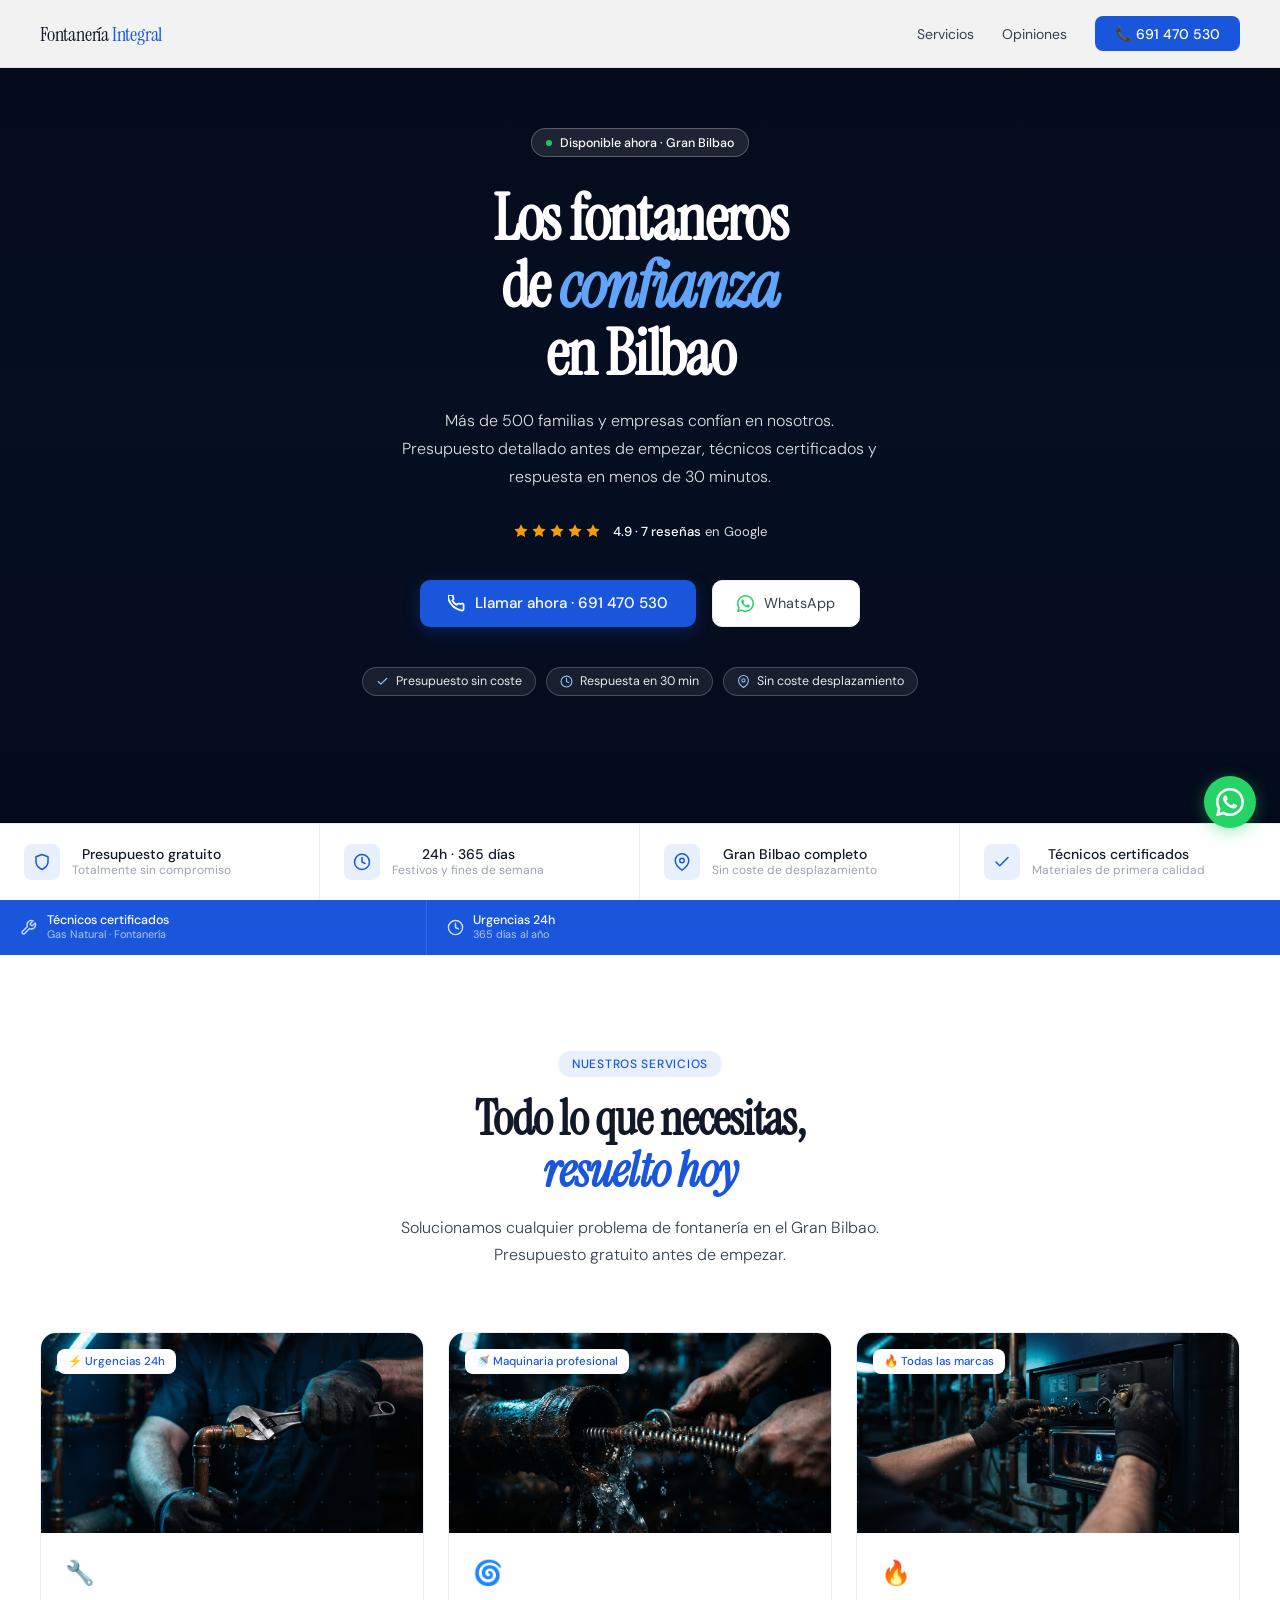
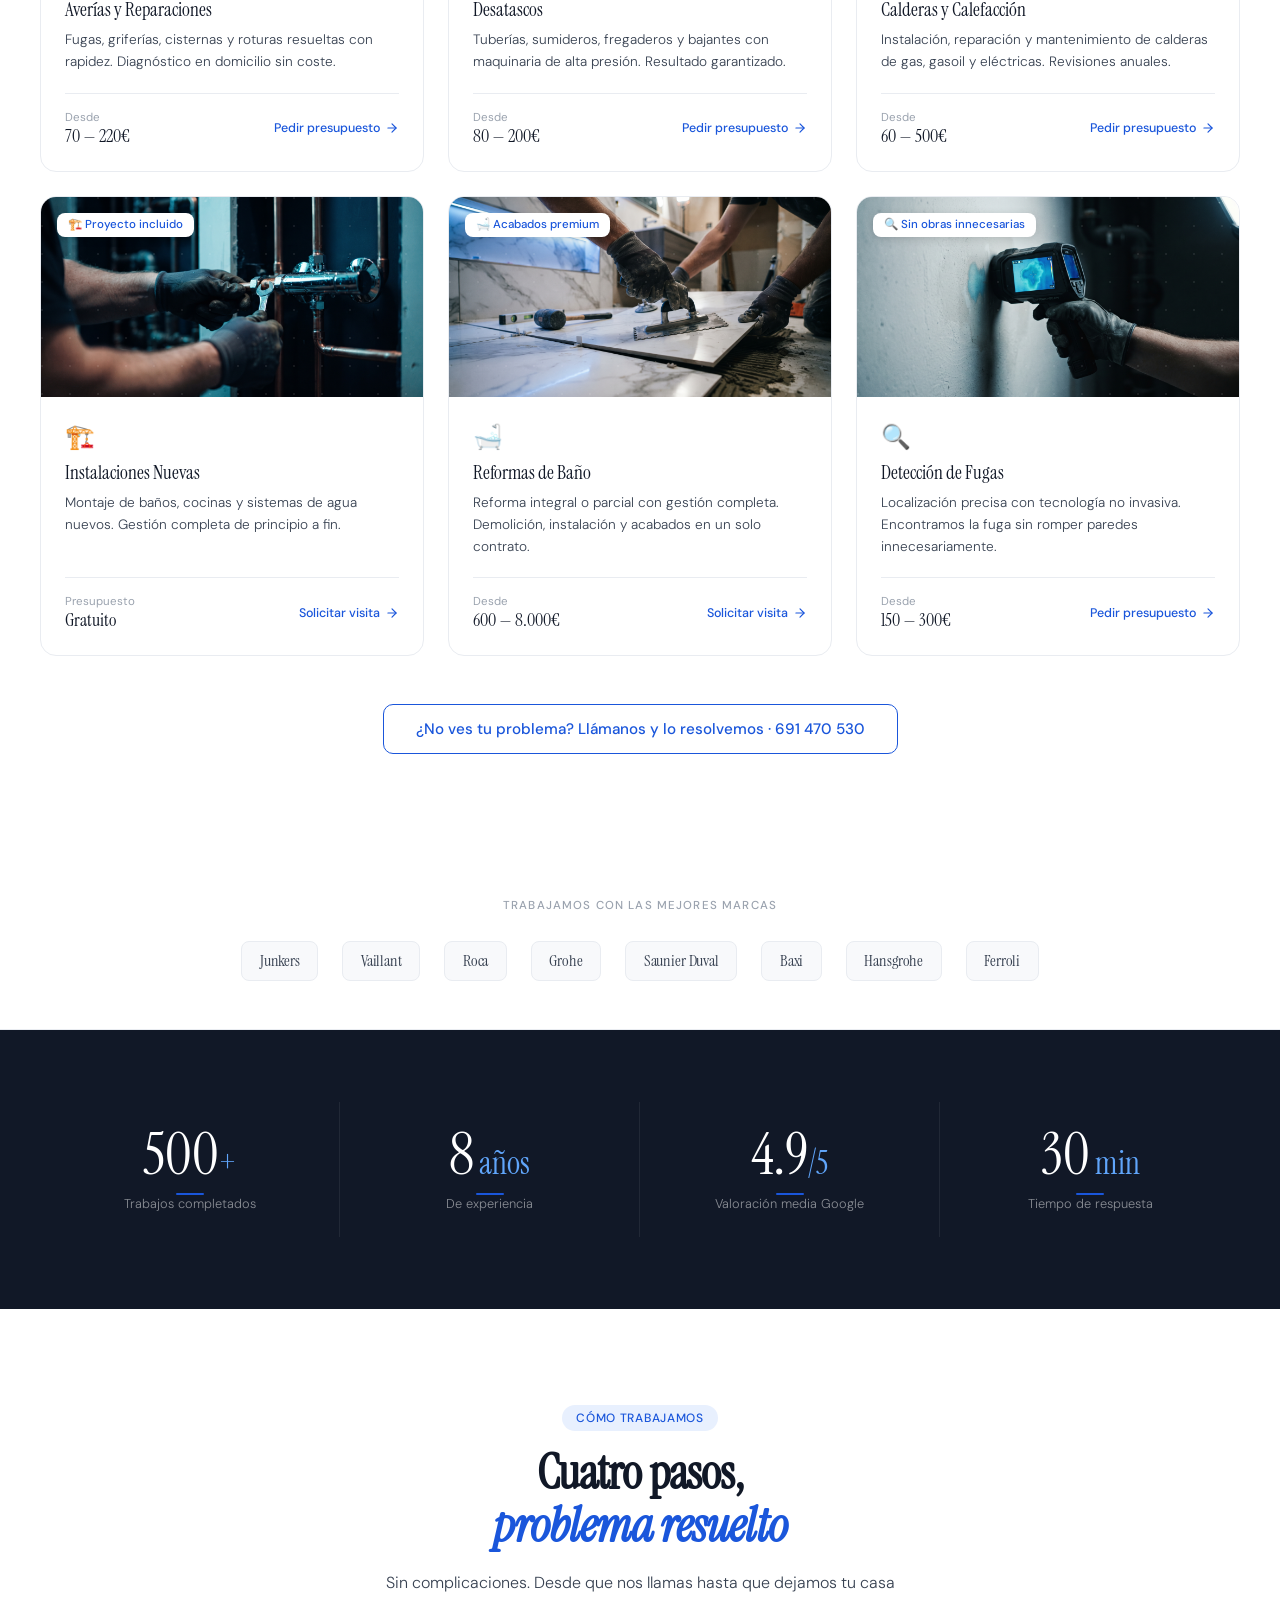
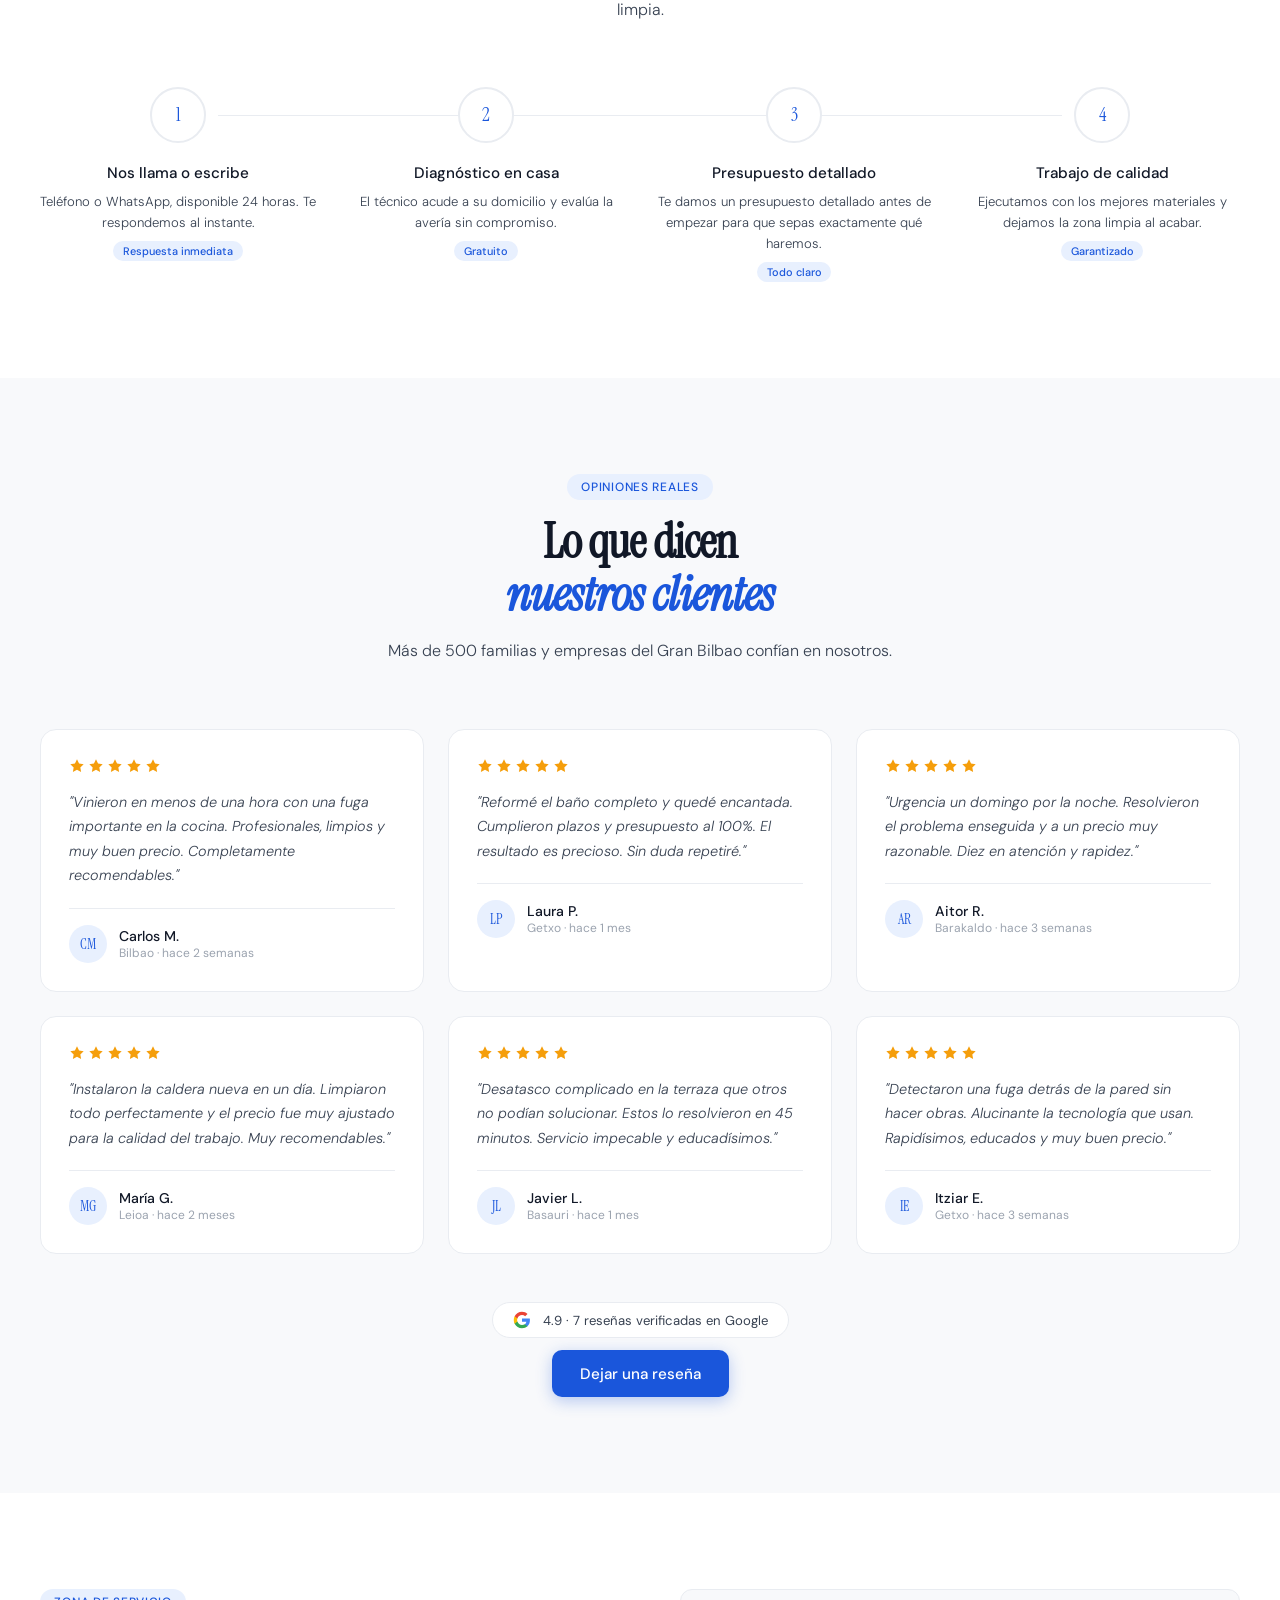
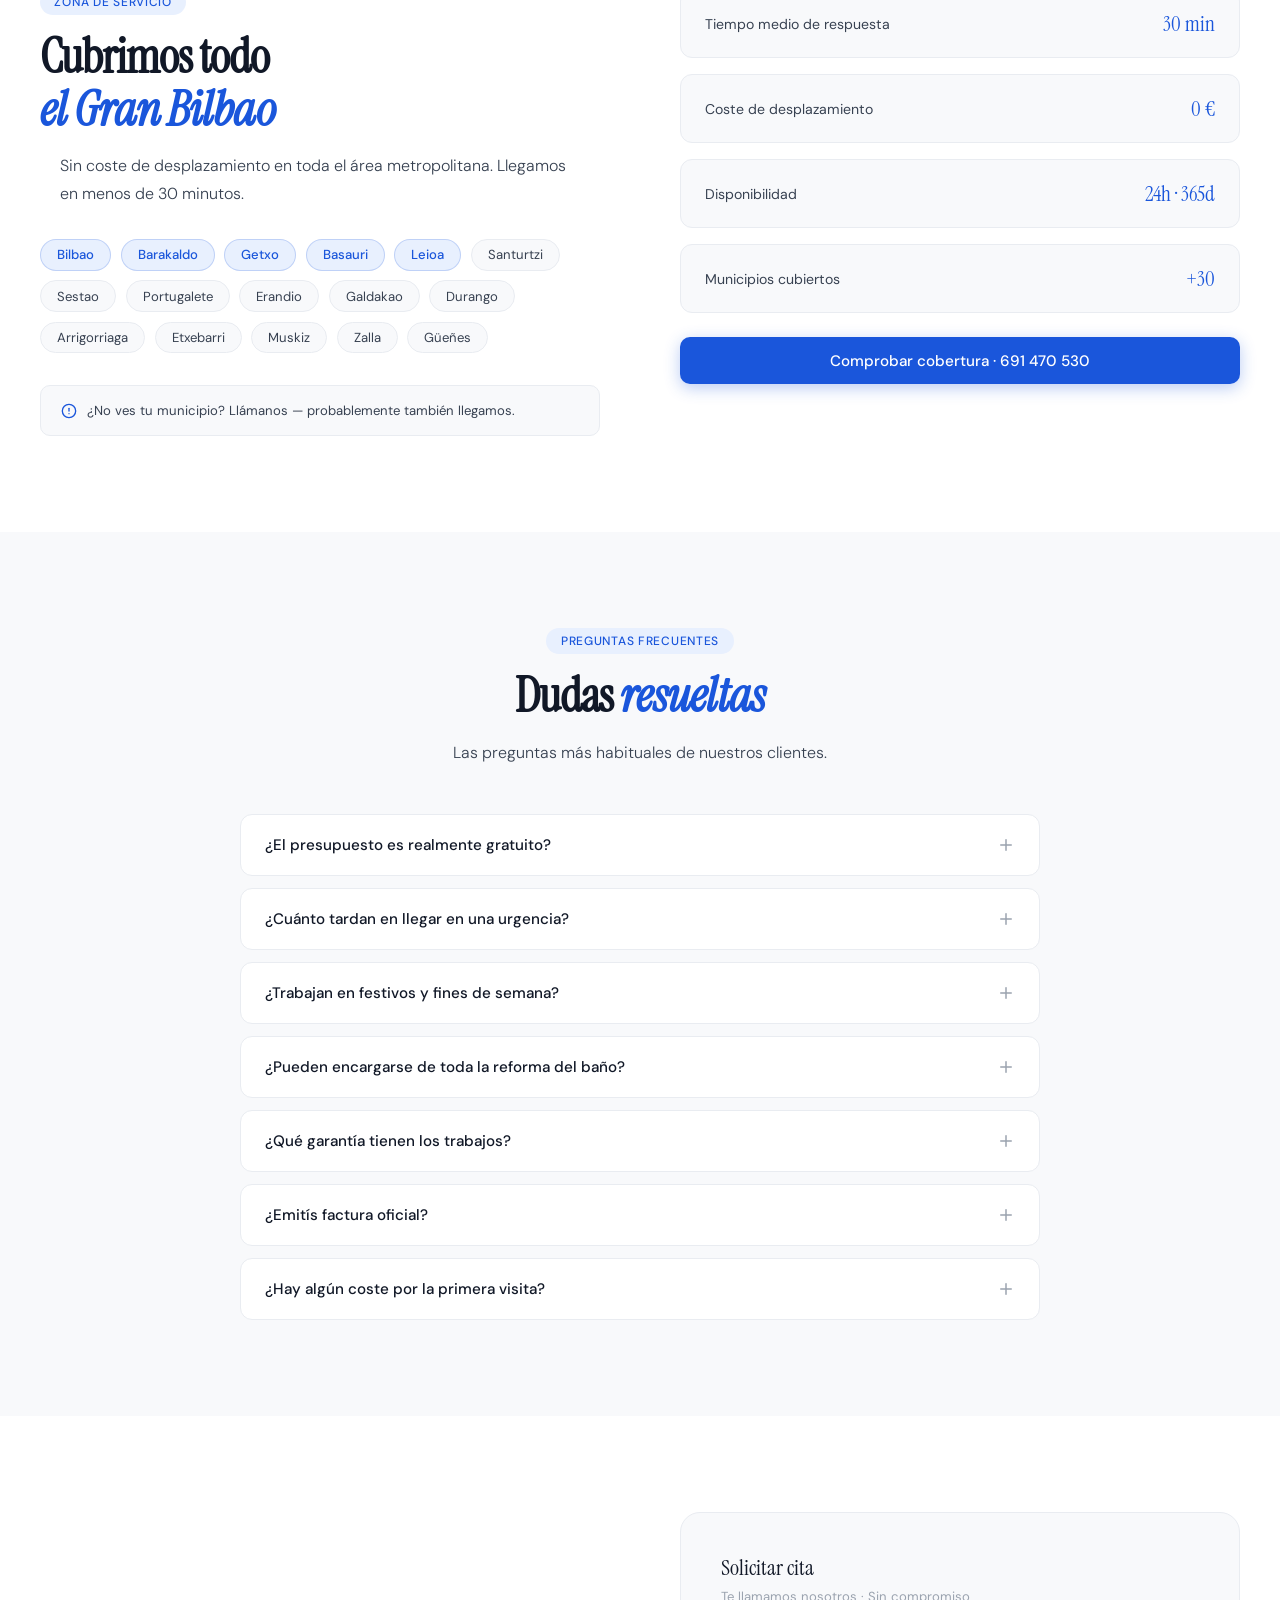
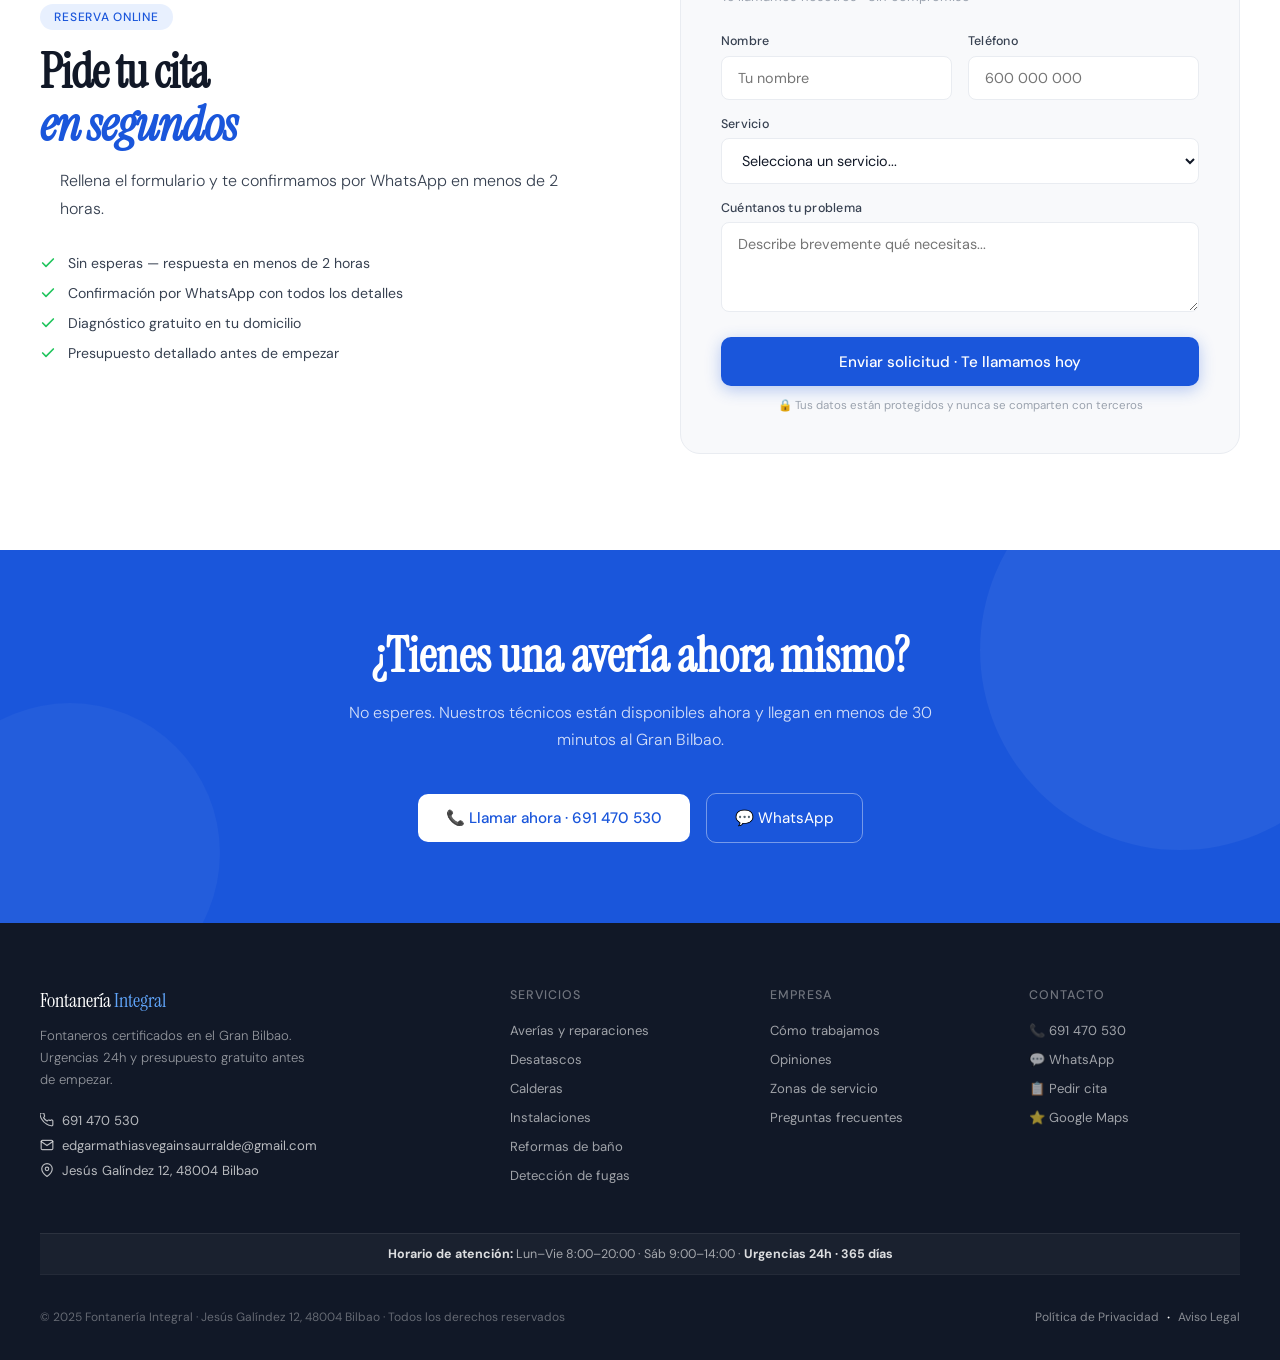
==== index.html @ a8d57176 "feat: modal de solicitud de presupuesto multi-paso y trackers" ====
﻿<!DOCTYPE html>
<html lang="es">
<head>
<meta charset="UTF-8">
<meta name="viewport" content="width=device-width, initial-scale=1.0">
<meta name="description" content="Fontanería Integral — Fontaneros en Bilbao. Urgencias 24h, presupuesto gratuito, respuesta en 30 minutos en todo el Gran Bilbao.">
<title>Fontanería Integral | Fontaneros en Bilbao · 24h · 691 470 530</title>
<link rel="preconnect" href="https://fonts.googleapis.com">
<link rel="preconnect" href="https://fonts.gstatic.com" crossorigin>
<link href="https://fonts.googleapis.com/css2?family=Instrument+Serif:ital@0;1&family=DM+Sans:opsz,wght@9..40,300;9..40,400;9..40,500;9..40,600&display=swap" rel="stylesheet">
<link rel="stylesheet" href="style.css">
<script type="application/ld+json">
{
  "@context": "https://schema.org",
  "@type": "Plumber",
  "name": "Fontanería Integral",
  "url": "https://fontaneriaintegral.netlify.app",
  "telephone": "+34691470530",
  "address": {
    "@type": "PostalAddress",
    "streetAddress": "Jesús Galíndez 12",
    "postalCode": "48004",
    "addressLocality": "Bilbao",
    "addressRegion": "Bizkaia",
    "addressCountry": "ES"
  },
  "openingHours": ["Mo-Fr 08:00-20:00", "Sa 09:00-14:00"],
  "openingHoursSpecification": {
    "@type": "OpeningHoursSpecification",
    "description": "Urgencias 24h todos los días"
  },
  "aggregateRating": {
    "@type": "AggregateRating",
    "ratingValue": "4.9",
    "reviewCount": "127"
  },
  "priceRange": "€€",
  "areaServed": "Gran Bilbao"
}
</script>
</head>
<body>

<!-- INTRO LOADER -->
<div id="intro">
  <div class="intro-logo">Fontanería <b>Integral</b></div>
  <div class="intro-sub">Gran Bilbao · Disponible 24h</div>
  <div class="intro-bar"><div class="intro-bar-fill"></div></div>
</div>

<!-- NAV -->
<nav>
  <a href="#" class="nav-logo">Fontanería <b>Integral</b></a>
  <ul class="nav-menu">
    <li><a href="#servicios">Servicios</a></li>
    <li><a href="#testimonios">Opiniones</a></li>
    <li><a href="tel:+34691470530" class="nav-btn">📞 691 470 530</a></li>
  </ul>
  <button class="nav-hamburger" id="hamburger" aria-label="Abrir menú">
    <span></span>
    <span></span>
    <span></span>
  </button>
</nav>
<!-- MOBILE MENU -->
<div class="mobile-menu" id="mobile-menu">
  <a href="#servicios">Servicios</a>
  <a href="#testimonios">Opiniones</a>
  <a href="#faq">FAQ</a>
  <a href="tel:+34691470530" class="nav-btn" style="margin-top:0.75rem;text-align:center;justify-content:center;">📞 691 470 530</a>
</div>

<!-- HERO -->
<section class="hero">

  <video class="hero-video" autoplay muted loop playsinline preload="auto">
    <source src="assets/video/hero-fontanero.mp4" type="video/mp4">
  </video>
  <div class="hero-overlay"></div>

  <div class="hero-content">
    <div class="hero-badge">
      <span class="badge-dot"></span>
      Disponible ahora · Gran Bilbao
    </div>

    <h1 class="hero-h1">
      Los fontaneros<br>
      de <em>confianza</em><br>
      en Bilbao
    </h1>

    <p class="hero-sub">
      Más de 500 familias y empresas confían en nosotros. Presupuesto detallado antes de empezar, técnicos certificados y respuesta en menos de 30 minutos.
    </p>

    <div class="hero-reviews">
      <div class="stars">
        <svg viewBox="0 0 24 24"><path d="M12 2l3.09 6.26L22 9.27l-5 4.87 1.18 6.88L12 17.77l-6.18 3.25L7 14.14 2 9.27l6.91-1.01L12 2z"/></svg>
        <svg viewBox="0 0 24 24"><path d="M12 2l3.09 6.26L22 9.27l-5 4.87 1.18 6.88L12 17.77l-6.18 3.25L7 14.14 2 9.27l6.91-1.01L12 2z"/></svg>
        <svg viewBox="0 0 24 24"><path d="M12 2l3.09 6.26L22 9.27l-5 4.87 1.18 6.88L12 17.77l-6.18 3.25L7 14.14 2 9.27l6.91-1.01L12 2z"/></svg>
        <svg viewBox="0 0 24 24"><path d="M12 2l3.09 6.26L22 9.27l-5 4.87 1.18 6.88L12 17.77l-6.18 3.25L7 14.14 2 9.27l6.91-1.01L12 2z"/></svg>
        <svg viewBox="0 0 24 24"><path d="M12 2l3.09 6.26L22 9.27l-5 4.87 1.18 6.88L12 17.77l-6.18 3.25L7 14.14 2 9.27l6.91-1.01L12 2z"/></svg>
      </div>
      <span class="reviews-text"><strong>4.9 · 7 reseñas</strong> en Google</span>
    </div>

    <div class="hero-ctas">
      <a href="tel:+34691470530" class="btn-primary">
        <svg viewBox="0 0 24 24" fill="none" stroke="currentColor" stroke-width="2.5" stroke-linecap="round" stroke-linejoin="round">
          <path d="M22 16.92v3a2 2 0 01-2.18 2 19.79 19.79 0 01-8.63-3.07A19.5 19.5 0 013.07 10.8a19.79 19.79 0 01-3.07-8.67A2 2 0 012 0h3a2 2 0 012 1.72c.127.96.361 1.903.7 2.81a2 2 0 01-.45 2.11L6.09 7.91a16 16 0 006 6l1.27-1.27a2 2 0 012.11-.45c.907.339 1.85.573 2.81.7A2 2 0 0122 14v2.92z"/>
        </svg>
        Llamar ahora · 691 470 530
      </a>
      <a href="https://wa.me/34691470530" class="btn-wa">
        <svg viewBox="0 0 24 24"><path d="M17.472 14.382c-.297-.149-1.758-.867-2.03-.967-.273-.099-.471-.148-.67.15-.197.297-.767.966-.94 1.164-.173.199-.347.223-.644.075-.297-.15-1.255-.463-2.39-1.475-.883-.788-1.48-1.761-1.653-2.059-.173-.297-.018-.458.13-.606.134-.133.298-.347.446-.52.149-.174.198-.298.298-.497.099-.198.05-.371-.025-.52-.075-.149-.669-1.612-.916-2.207-.242-.579-.487-.5-.669-.51-.173-.008-.371-.01-.57-.01-.198 0-.52.074-.792.372-.272.297-1.04 1.016-1.04 2.479 0 1.462 1.065 2.875 1.213 3.074.149.198 2.096 3.2 5.077 4.487.709.306 1.262.489 1.694.625.712.227 1.36.195 1.871.118.571-.085 1.758-.719 2.006-1.413.248-.694.248-1.289.173-1.413-.074-.124-.272-.198-.57-.347zM11.999 0C5.373 0 0 5.373 0 12c0 2.117.554 4.107 1.523 5.832L.057 23.486a.5.5 0 00.613.612l5.701-1.456A11.945 11.945 0 0012 24c6.627 0 12-5.373 12-12S18.626 0 11.999 0zm.001 21.818a9.799 9.799 0 01-5.015-1.378l-.36-.213-3.733.954.984-3.68-.233-.372A9.799 9.799 0 012.182 12c0-5.413 4.406-9.818 9.818-9.818 5.413 0 9.818 4.405 9.818 9.818 0 5.412-4.405 9.818-9.818 9.818z"/></svg>
        WhatsApp
      </a>
    </div>

    <div class="hero-pills">
      <span class="pill">
        <svg viewBox="0 0 24 24"><polyline points="20 6 9 17 4 12"/></svg>
        Presupuesto sin coste
      </span>
      <span class="pill">
        <svg viewBox="0 0 24 24"><circle cx="12" cy="12" r="10"/><polyline points="12 6 12 12 16 14"/></svg>
        Respuesta en 30 min
      </span>
      <span class="pill">
        <svg viewBox="0 0 24 24"><path d="M21 10c0 7-9 13-9 13s-9-6-9-13a9 9 0 0118 0z"/><circle cx="12" cy="10" r="3"/></svg>
        Sin coste desplazamiento
      </span>

    </div>
  </div>

  <!-- STRIP INFERIOR -->
  <div class="hero-strip">
    <div class="strip-item">
      <div class="strip-icon">
        <svg viewBox="0 0 24 24"><path d="M12 22s8-4 8-10V5l-8-3-8 3v7c0 6 8 10 8 10z"/></svg>
      </div>
      <div>
        <div class="strip-title">Presupuesto gratuito</div>
        <div class="strip-sub">Totalmente sin compromiso</div>
      </div>
    </div>
    <div class="strip-item">
      <div class="strip-icon">
        <svg viewBox="0 0 24 24"><circle cx="12" cy="12" r="10"/><polyline points="12 6 12 12 16 14"/></svg>
      </div>
      <div>
        <div class="strip-title">24h · 365 días</div>
        <div class="strip-sub">Festivos y fines de semana</div>
      </div>
    </div>
    <div class="strip-item">
      <div class="strip-icon">
        <svg viewBox="0 0 24 24"><path d="M21 10c0 7-9 13-9 13s-9-6-9-13a9 9 0 0118 0z"/><circle cx="12" cy="10" r="3"/></svg>
      </div>
      <div>
        <div class="strip-title">Gran Bilbao completo</div>
        <div class="strip-sub">Sin coste de desplazamiento</div>
      </div>
    </div>
    <div class="strip-item">
      <div class="strip-icon">
        <svg viewBox="0 0 24 24"><polyline points="20 6 9 17 4 12"/></svg>
      </div>
      <div>
        <div class="strip-title">Técnicos certificados</div>
        <div class="strip-sub">Materiales de primera calidad</div>
      </div>
    </div>
  </div>

</section>

<!-- WHATSAPP -->
<a href="https://wa.me/34691470530" class="wa" aria-label="WhatsApp">
  <svg viewBox="0 0 24 24"><path d="M17.472 14.382c-.297-.149-1.758-.867-2.03-.967-.273-.099-.471-.148-.67.15-.197.297-.767.966-.94 1.164-.173.199-.347.223-.644.075-.297-.15-1.255-.463-2.39-1.475-.883-.788-1.48-1.761-1.653-2.059-.173-.297-.018-.458.13-.606.134-.133.298-.347.446-.52.149-.174.198-.298.298-.497.099-.198.05-.371-.025-.52-.075-.149-.669-1.612-.916-2.207-.242-.579-.487-.5-.669-.51-.173-.008-.371-.01-.57-.01-.198 0-.52.074-.792.372-.272.297-1.04 1.016-1.04 2.479 0 1.462 1.065 2.875 1.213 3.074.149.198 2.096 3.2 5.077 4.487.709.306 1.262.489 1.694.625.712.227 1.36.195 1.871.118.571-.085 1.758-.719 2.006-1.413.248-.694.248-1.289.173-1.413-.074-.124-.272-.198-.57-.347zM11.999 0C5.373 0 0 5.373 0 12c0 2.117.554 4.107 1.523 5.832L.057 23.486a.5.5 0 00.613.612l5.701-1.456A11.945 11.945 0 0012 24c6.627 0 12-5.373 12-12S18.626 0 11.999 0zm.001 21.818a9.799 9.799 0 01-5.015-1.378l-.36-.213-3.733.954.984-3.68-.233-.372A9.799 9.799 0 012.182 12c0-5.413 4.406-9.818 9.818-9.818 5.413 0 9.818 4.405 9.818 9.818 0 5.412-4.405 9.818-9.818 9.818z"/></svg>
</a>


<!-- TRUST STRIP -->
<div class="trust-strip">
  <div class="trust-strip-inner">

    <div class="trust-item">
      <svg viewBox="0 0 24 24"><path d="M14.7 6.3a1 1 0 000 1.4l1.6 1.6a1 1 0 001.4 0l3.77-3.77a6 6 0 01-7.94 7.94l-6.91 6.91a2.12 2.12 0 01-3-3l6.91-6.91a6 6 0 017.94-7.94l-3.76 3.76z"/></svg>
      <div>
        <div class="trust-label">Técnicos certificados</div>
        <div class="trust-sub">Gas Natural · Fontanería</div>
      </div>
    </div>
    <div class="trust-item">
      <svg viewBox="0 0 24 24"><circle cx="12" cy="12" r="10"/><polyline points="12 6 12 12 16 14"/></svg>
      <div>
        <div class="trust-label">Urgencias 24h</div>
        <div class="trust-sub">365 días al año</div>
      </div>
    </div>
  </div>
</div>

<!-- ══ SERVICIOS ══ -->
<section class="servicios" id="servicios">
  <div class="section-header">
    <div class="section-tag">Nuestros servicios</div>
    <h2 class="section-h2">Todo lo que necesitas,<br><em>resuelto hoy</em></h2>
    <p class="section-sub">Solucionamos cualquier problema de fontanería en el Gran Bilbao. Presupuesto gratuito antes de empezar.</p>
  </div>

  <div class="services-grid">

    <!-- 1. Averías -->
    <a href="#" onclick="openPresupuestoModal(event)" class="svc-card open-modal-btn">
      <div class="svc-photo svc-photo--averia">
        <span class="svc-photo-emoji">🔧</span>
        <div class="svc-photo-icon">
          <svg viewBox="0 0 24 24" xmlns="http://www.w3.org/2000/svg">
            <path d="M14.7 6.3a1 1 0 000 1.4l1.6 1.6a1 1 0 001.4 0l3.77-3.77a6 6 0 01-7.94 7.94l-6.91 6.91a2.12 2.12 0 01-3-3l6.91-6.91a6 6 0 017.94-7.94l-3.76 3.76z"/>
          </svg>
        </div>
        <span class="svc-badge">⚡ Urgencias 24h</span>
      </div>
      <div class="svc-body">
        <div class="svc-icon">🔧</div>
        <div class="svc-name">Averías y Reparaciones</div>
        <p class="svc-desc">Fugas, griferías, cisternas y roturas resueltas con rapidez. Diagnóstico en domicilio sin coste.</p>
        <div class="svc-price">
          <div>
            <div class="price-label">Desde</div>
            <div class="price-val">70 — 220€</div>
          </div>
          <span class="svc-cta">
            Pedir presupuesto
            <svg viewBox="0 0 24 24"><line x1="5" y1="12" x2="19" y2="12"/><polyline points="12 5 19 12 12 19"/></svg>
          </span>
        </div>
      </div>
    </a>

    <!-- 2. Desatascos -->
    <a href="#" onclick="openPresupuestoModal(event)" class="svc-card open-modal-btn">
      <div class="svc-photo svc-photo--desatasco">
        <span class="svc-photo-emoji">🌀</span>
        <div class="svc-photo-icon">
          <svg viewBox="0 0 24 24" xmlns="http://www.w3.org/2000/svg">
            <path d="M12 2C6.48 2 2 6.48 2 12s4.48 10 10 10 10-4.48 10-10S17.52 2 12 2zm0 18c-4.42 0-8-3.58-8-8s3.58-8 8-8 8 3.58 8 8-3.58 8-8 8zm0-14c-3.31 0-6 2.69-6 6s2.69 6 6 6 6-2.69 6-6-2.69-6-6-6zm0 10c-2.21 0-4-1.79-4-4s1.79-4 4-4 4 1.79 4 4-1.79 4-4 4zm0-6c-1.1 0-2 .9-2 2s.9 2 2 2 2-.9 2-2-.9-2-2-2z"/>
          </svg>
        </div>
        <span class="svc-badge">🚿 Maquinaria profesional</span>
      </div>
      <div class="svc-body">
        <div class="svc-icon">🌀</div>
        <div class="svc-name">Desatascos</div>
        <p class="svc-desc">Tuberías, sumideros, fregaderos y bajantes con maquinaria de alta presión. Resultado garantizado.</p>
        <div class="svc-price">
          <div>
            <div class="price-label">Desde</div>
            <div class="price-val">80 — 200€</div>
          </div>
          <span class="svc-cta">
            Pedir presupuesto
            <svg viewBox="0 0 24 24"><line x1="5" y1="12" x2="19" y2="12"/><polyline points="12 5 19 12 12 19"/></svg>
          </span>
        </div>
      </div>
    </a>

    <!-- 3. Calderas -->
    <a href="#" onclick="openPresupuestoModal(event)" class="svc-card open-modal-btn">
      <div class="svc-photo svc-photo--caldera">
        <span class="svc-photo-emoji">🔥</span>
        <div class="svc-photo-icon">
          <svg viewBox="0 0 24 24" xmlns="http://www.w3.org/2000/svg">
            <path d="M12 2c0 0-6 6.5-6 11a6 6 0 0012 0c0-4.5-6-11-6-11zM12 17a3 3 0 01-3-3c0-2 3-5.5 3-5.5s3 3.5 3 5.5a3 3 0 01-3 3z"/>
          </svg>
        </div>
        <span class="svc-badge">🔥 Todas las marcas</span>
      </div>
      <div class="svc-body">
        <div class="svc-icon">🔥</div>
        <div class="svc-name">Calderas y Calefacción</div>
        <p class="svc-desc">Instalación, reparación y mantenimiento de calderas de gas, gasoil y eléctricas. Revisiones anuales.</p>
        <div class="svc-price">
          <div>
            <div class="price-label">Desde</div>
            <div class="price-val">60 — 500€</div>
          </div>
          <span class="svc-cta">
            Pedir presupuesto
            <svg viewBox="0 0 24 24"><line x1="5" y1="12" x2="19" y2="12"/><polyline points="12 5 19 12 12 19"/></svg>
          </span>
        </div>
      </div>
    </a>

    <!-- 4. Instalaciones -->
    <a href="#" onclick="openPresupuestoModal(event)" class="svc-card open-modal-btn">
      <div class="svc-photo svc-photo--instalacion">
        <span class="svc-photo-emoji">🏗️</span>
        <div class="svc-photo-icon">
          <svg viewBox="0 0 24 24" xmlns="http://www.w3.org/2000/svg">
            <path d="M3 9l9-7 9 7v11a2 2 0 01-2 2H5a2 2 0 01-2-2z"/>
            <polyline points="9 22 9 12 15 12 15 22"/>
          </svg>
        </div>
        <span class="svc-badge">🏗️ Proyecto incluido</span>
      </div>
      <div class="svc-body">
        <div class="svc-icon">🏗️</div>
        <div class="svc-name">Instalaciones Nuevas</div>
        <p class="svc-desc">Montaje de baños, cocinas y sistemas de agua nuevos. Gestión completa de principio a fin.</p>
        <div class="svc-price">
          <div>
            <div class="price-label">Presupuesto</div>
            <div class="price-val">Gratuito</div>
          </div>
          <span class="svc-cta">
            Solicitar visita
            <svg viewBox="0 0 24 24"><line x1="5" y1="12" x2="19" y2="12"/><polyline points="12 5 19 12 12 19"/></svg>
          </span>
        </div>
      </div>
    </a>

    <!-- 5. Reformas -->
    <a href="#" onclick="openPresupuestoModal(event)" class="svc-card open-modal-btn">
      <div class="svc-photo svc-photo--reforma">
        <span class="svc-photo-emoji">🛁</span>
        <div class="svc-photo-icon">
          <svg viewBox="0 0 24 24" xmlns="http://www.w3.org/2000/svg">
            <path d="M9 6L6.5 3.5a1.5 1.5 0 00-1-.5A1.5 1.5 0 004 4.5v.5A1.5 1.5 0 005.5 6.5l3 3"/>
            <path d="M5.82 17.11A3.99 3.99 0 014 14v-3h16v3a4 4 0 01-14.18 3.11z"/>
            <path d="M11 5.72A3.99 3.99 0 0114 4v10"/>
          </svg>
        </div>
        <span class="svc-badge">🛁 Acabados premium</span>
      </div>
      <div class="svc-body">
        <div class="svc-icon">🛁</div>
        <div class="svc-name">Reformas de Baño</div>
        <p class="svc-desc">Reforma integral o parcial con gestión completa. Demolición, instalación y acabados en un solo contrato.</p>
        <div class="svc-price">
          <div>
            <div class="price-label">Desde</div>
            <div class="price-val">600 — 8.000€</div>
          </div>
          <span class="svc-cta">
            Solicitar visita
            <svg viewBox="0 0 24 24"><line x1="5" y1="12" x2="19" y2="12"/><polyline points="12 5 19 12 12 19"/></svg>
          </span>
        </div>
      </div>
    </a>

    <!-- 6. Detección fugas -->
    <a href="#" onclick="openPresupuestoModal(event)" class="svc-card open-modal-btn">
      <div class="svc-photo svc-photo--fugas">
        <span class="svc-photo-emoji">🔍</span>
        <div class="svc-photo-icon">
          <svg viewBox="0 0 24 24" xmlns="http://www.w3.org/2000/svg">
            <circle cx="11" cy="11" r="8"/>
            <line x1="21" y1="21" x2="16.65" y2="16.65"/>
          </svg>
        </div>
        <span class="svc-badge">🔍 Sin obras innecesarias</span>
      </div>
      <div class="svc-body">
        <div class="svc-icon">🔍</div>
        <div class="svc-name">Detección de Fugas</div>
        <p class="svc-desc">Localización precisa con tecnología no invasiva. Encontramos la fuga sin romper paredes innecesariamente.</p>
        <div class="svc-price">
          <div>
            <div class="price-label">Desde</div>
            <div class="price-val">150 — 300€</div>
          </div>
          <span class="svc-cta">
            Pedir presupuesto
            <svg viewBox="0 0 24 24"><line x1="5" y1="12" x2="19" y2="12"/><polyline points="12 5 19 12 12 19"/></svg>
          </span>
        </div>
      </div>
    </a>

  </div>

  <div class="services-cta">
    <a href="tel:+34691470530" class="btn-outline">
      ¿No ves tu problema? Llámanos y lo resolvemos · 691 470 530
    </a>
  </div>
</section>


<!-- MARCAS -->
<div class="marcas">
  <div class="marcas-inner">
    <div class="marcas-title">Trabajamos con las mejores marcas</div>
    <div class="marcas-logos">
      <span class="marca-chip">Junkers</span>
      <span class="marca-chip">Vaillant</span>
      <span class="marca-chip">Roca</span>
      <span class="marca-chip">Grohe</span>
      <span class="marca-chip">Saunier Duval</span>
      <span class="marca-chip">Baxi</span>
      <span class="marca-chip">Hansgrohe</span>
      <span class="marca-chip">Ferroli</span>
    </div>
  </div>
</div>

<!-- ESTADÍSTICAS -->
<section class="stats-section">
  <div class="stats-inner">
    <div class="stat-item">
      <span class="stat-num" data-target="500">500<span class="stat-suffix">+</span></span>
      <span class="stat-accent"></span>
      <div class="stat-label">Trabajos completados</div>
    </div>
    <div class="stat-item">
      <span class="stat-num" data-target="8">8<span class="stat-suffix"> años</span></span>
      <span class="stat-accent"></span>
      <div class="stat-label">De experiencia</div>
    </div>
    <div class="stat-item">
      <span class="stat-num">4.9<span class="stat-suffix">/5</span></span>
      <span class="stat-accent"></span>
      <div class="stat-label">Valoración media Google</div>
    </div>
    <div class="stat-item">
      <span class="stat-num" data-target="30">30<span class="stat-suffix"> min</span></span>
      <span class="stat-accent"></span>
      <div class="stat-label">Tiempo de respuesta</div>
    </div>
  </div>
</section>

<!-- ══ PROCESO ══ -->
<section class="proceso" id="proceso">
  <div class="proceso-header">
    <div class="section-tag">Cómo trabajamos</div>
    <h2 class="section-h2">Cuatro pasos,<br><em>problema resuelto</em></h2>
    <p class="section-sub">Sin complicaciones. Desde que nos llamas hasta que dejamos tu casa limpia.</p>
  </div>
  <div class="steps">
    <div class="step">
      <div class="step-num">1</div>
      <div class="step-title">Nos llama o escribe</div>
      <p class="step-desc">Teléfono o WhatsApp, disponible 24 horas. Te respondemos al instante.</p>
      <span class="step-badge">Respuesta inmediata</span>
    </div>
    <div class="step">
      <div class="step-num">2</div>
      <div class="step-title">Diagnóstico en casa</div>
      <p class="step-desc">El técnico acude a su domicilio y evalúa la avería sin compromiso.</p>
      <span class="step-badge">Gratuito</span>
    </div>
    <div class="step">
      <div class="step-num">3</div>
      <div class="step-title">Presupuesto detallado</div>
      <p class="step-desc">Te damos un presupuesto detallado antes de empezar para que sepas exactamente qué haremos.</p>
      <span class="step-badge">Todo claro</span>
    </div>
    <div class="step">
      <div class="step-num">4</div>
      <div class="step-title">Trabajo de calidad</div>
      <p class="step-desc">Ejecutamos con los mejores materiales y dejamos la zona limpia al acabar.</p>
      <span class="step-badge">Garantizado</span>
    </div>
  </div>
</section>

<!-- ══ TESTIMONIOS ══ -->
<section class="testimonios" id="testimonios">
  <div class="testimonios-inner">
    <div class="testimonios-header">
      <div class="section-tag">Opiniones reales</div>
      <h2 class="section-h2">Lo que dicen<br><em>nuestros clientes</em></h2>
      <p class="section-sub">Más de 500 familias y empresas del Gran Bilbao confían en nosotros.</p>
    </div>

    <div class="reviews-grid">
      <div class="review-card">
        <div class="review-stars">
          <svg viewBox="0 0 24 24"><path d="M12 2l3.09 6.26L22 9.27l-5 4.87 1.18 6.88L12 17.77l-6.18 3.25L7 14.14 2 9.27l6.91-1.01L12 2z"/></svg>
          <svg viewBox="0 0 24 24"><path d="M12 2l3.09 6.26L22 9.27l-5 4.87 1.18 6.88L12 17.77l-6.18 3.25L7 14.14 2 9.27l6.91-1.01L12 2z"/></svg>
          <svg viewBox="0 0 24 24"><path d="M12 2l3.09 6.26L22 9.27l-5 4.87 1.18 6.88L12 17.77l-6.18 3.25L7 14.14 2 9.27l6.91-1.01L12 2z"/></svg>
          <svg viewBox="0 0 24 24"><path d="M12 2l3.09 6.26L22 9.27l-5 4.87 1.18 6.88L12 17.77l-6.18 3.25L7 14.14 2 9.27l6.91-1.01L12 2z"/></svg>
          <svg viewBox="0 0 24 24"><path d="M12 2l3.09 6.26L22 9.27l-5 4.87 1.18 6.88L12 17.77l-6.18 3.25L7 14.14 2 9.27l6.91-1.01L12 2z"/></svg>
        </div>
        <p class="review-text">"Vinieron en menos de una hora con una fuga importante en la cocina. Profesionales, limpios y muy buen precio. Completamente recomendables."</p>
        <div class="review-author">
          <div class="review-avatar">CM</div>
          <div>
            <div class="review-name">Carlos M.</div>
            <div class="review-meta">Bilbao · hace 2 semanas</div>
          </div>
        </div>
      </div>

      <div class="review-card">
        <div class="review-stars">
          <svg viewBox="0 0 24 24"><path d="M12 2l3.09 6.26L22 9.27l-5 4.87 1.18 6.88L12 17.77l-6.18 3.25L7 14.14 2 9.27l6.91-1.01L12 2z"/></svg>
          <svg viewBox="0 0 24 24"><path d="M12 2l3.09 6.26L22 9.27l-5 4.87 1.18 6.88L12 17.77l-6.18 3.25L7 14.14 2 9.27l6.91-1.01L12 2z"/></svg>
          <svg viewBox="0 0 24 24"><path d="M12 2l3.09 6.26L22 9.27l-5 4.87 1.18 6.88L12 17.77l-6.18 3.25L7 14.14 2 9.27l6.91-1.01L12 2z"/></svg>
          <svg viewBox="0 0 24 24"><path d="M12 2l3.09 6.26L22 9.27l-5 4.87 1.18 6.88L12 17.77l-6.18 3.25L7 14.14 2 9.27l6.91-1.01L12 2z"/></svg>
          <svg viewBox="0 0 24 24"><path d="M12 2l3.09 6.26L22 9.27l-5 4.87 1.18 6.88L12 17.77l-6.18 3.25L7 14.14 2 9.27l6.91-1.01L12 2z"/></svg>
        </div>
        <p class="review-text">"Reformé el baño completo y quedé encantada. Cumplieron plazos y presupuesto al 100%. El resultado es precioso. Sin duda repetiré."</p>
        <div class="review-author">
          <div class="review-avatar">LP</div>
          <div>
            <div class="review-name">Laura P.</div>
            <div class="review-meta">Getxo · hace 1 mes</div>
          </div>
        </div>
      </div>

      <div class="review-card">
        <div class="review-stars">
          <svg viewBox="0 0 24 24"><path d="M12 2l3.09 6.26L22 9.27l-5 4.87 1.18 6.88L12 17.77l-6.18 3.25L7 14.14 2 9.27l6.91-1.01L12 2z"/></svg>
          <svg viewBox="0 0 24 24"><path d="M12 2l3.09 6.26L22 9.27l-5 4.87 1.18 6.88L12 17.77l-6.18 3.25L7 14.14 2 9.27l6.91-1.01L12 2z"/></svg>
          <svg viewBox="0 0 24 24"><path d="M12 2l3.09 6.26L22 9.27l-5 4.87 1.18 6.88L12 17.77l-6.18 3.25L7 14.14 2 9.27l6.91-1.01L12 2z"/></svg>
          <svg viewBox="0 0 24 24"><path d="M12 2l3.09 6.26L22 9.27l-5 4.87 1.18 6.88L12 17.77l-6.18 3.25L7 14.14 2 9.27l6.91-1.01L12 2z"/></svg>
          <svg viewBox="0 0 24 24"><path d="M12 2l3.09 6.26L22 9.27l-5 4.87 1.18 6.88L12 17.77l-6.18 3.25L7 14.14 2 9.27l6.91-1.01L12 2z"/></svg>
        </div>
        <p class="review-text">"Urgencia un domingo por la noche. Resolvieron el problema enseguida y a un precio muy razonable. Diez en atención y rapidez."</p>
        <div class="review-author">
          <div class="review-avatar">AR</div>
          <div>
            <div class="review-name">Aitor R.</div>
            <div class="review-meta">Barakaldo · hace 3 semanas</div>
          </div>
        </div>
      </div>

      <div class="review-card">
        <div class="review-stars">
          <svg viewBox="0 0 24 24"><path d="M12 2l3.09 6.26L22 9.27l-5 4.87 1.18 6.88L12 17.77l-6.18 3.25L7 14.14 2 9.27l6.91-1.01L12 2z"/></svg>
          <svg viewBox="0 0 24 24"><path d="M12 2l3.09 6.26L22 9.27l-5 4.87 1.18 6.88L12 17.77l-6.18 3.25L7 14.14 2 9.27l6.91-1.01L12 2z"/></svg>
          <svg viewBox="0 0 24 24"><path d="M12 2l3.09 6.26L22 9.27l-5 4.87 1.18 6.88L12 17.77l-6.18 3.25L7 14.14 2 9.27l6.91-1.01L12 2z"/></svg>
          <svg viewBox="0 0 24 24"><path d="M12 2l3.09 6.26L22 9.27l-5 4.87 1.18 6.88L12 17.77l-6.18 3.25L7 14.14 2 9.27l6.91-1.01L12 2z"/></svg>
          <svg viewBox="0 0 24 24"><path d="M12 2l3.09 6.26L22 9.27l-5 4.87 1.18 6.88L12 17.77l-6.18 3.25L7 14.14 2 9.27l6.91-1.01L12 2z"/></svg>
        </div>
        <p class="review-text">"Instalaron la caldera nueva en un día. Limpiaron todo perfectamente y el precio fue muy ajustado para la calidad del trabajo. Muy recomendables."</p>
        <div class="review-author">
          <div class="review-avatar">MG</div>
          <div>
            <div class="review-name">María G.</div>
            <div class="review-meta">Leioa · hace 2 meses</div>
          </div>
        </div>
      </div>

      <div class="review-card">
        <div class="review-stars">
          <svg viewBox="0 0 24 24"><path d="M12 2l3.09 6.26L22 9.27l-5 4.87 1.18 6.88L12 17.77l-6.18 3.25L7 14.14 2 9.27l6.91-1.01L12 2z"/></svg>
          <svg viewBox="0 0 24 24"><path d="M12 2l3.09 6.26L22 9.27l-5 4.87 1.18 6.88L12 17.77l-6.18 3.25L7 14.14 2 9.27l6.91-1.01L12 2z"/></svg>
          <svg viewBox="0 0 24 24"><path d="M12 2l3.09 6.26L22 9.27l-5 4.87 1.18 6.88L12 17.77l-6.18 3.25L7 14.14 2 9.27l6.91-1.01L12 2z"/></svg>
          <svg viewBox="0 0 24 24"><path d="M12 2l3.09 6.26L22 9.27l-5 4.87 1.18 6.88L12 17.77l-6.18 3.25L7 14.14 2 9.27l6.91-1.01L12 2z"/></svg>
          <svg viewBox="0 0 24 24"><path d="M12 2l3.09 6.26L22 9.27l-5 4.87 1.18 6.88L12 17.77l-6.18 3.25L7 14.14 2 9.27l6.91-1.01L12 2z"/></svg>
        </div>
        <p class="review-text">"Desatasco complicado en la terraza que otros no podían solucionar. Estos lo resolvieron en 45 minutos. Servicio impecable y educadísimos."</p>
        <div class="review-author">
          <div class="review-avatar">JL</div>
          <div>
            <div class="review-name">Javier L.</div>
            <div class="review-meta">Basauri · hace 1 mes</div>
          </div>
        </div>
      </div>

      <div class="review-card">
        <div class="review-stars">
          <svg viewBox="0 0 24 24"><path d="M12 2l3.09 6.26L22 9.27l-5 4.87 1.18 6.88L12 17.77l-6.18 3.25L7 14.14 2 9.27l6.91-1.01L12 2z"/></svg>
          <svg viewBox="0 0 24 24"><path d="M12 2l3.09 6.26L22 9.27l-5 4.87 1.18 6.88L12 17.77l-6.18 3.25L7 14.14 2 9.27l6.91-1.01L12 2z"/></svg>
          <svg viewBox="0 0 24 24"><path d="M12 2l3.09 6.26L22 9.27l-5 4.87 1.18 6.88L12 17.77l-6.18 3.25L7 14.14 2 9.27l6.91-1.01L12 2z"/></svg>
          <svg viewBox="0 0 24 24"><path d="M12 2l3.09 6.26L22 9.27l-5 4.87 1.18 6.88L12 17.77l-6.18 3.25L7 14.14 2 9.27l6.91-1.01L12 2z"/></svg>
          <svg viewBox="0 0 24 24"><path d="M12 2l3.09 6.26L22 9.27l-5 4.87 1.18 6.88L12 17.77l-6.18 3.25L7 14.14 2 9.27l6.91-1.01L12 2z"/></svg>
        </div>
        <p class="review-text">"Detectaron una fuga detrás de la pared sin hacer obras. Alucinante la tecnología que usan. Rapidísimos, educados y muy buen precio."</p>
        <div class="review-author">
          <div class="review-avatar">IE</div>
          <div>
            <div class="review-name">Itziar E.</div>
            <div class="review-meta">Getxo · hace 3 semanas</div>
          </div>
        </div>
      </div>
    </div>

    <div class="reviews-cta">
      <div class="google-badge">
        <svg viewBox="0 0 24 24" fill="none">
          <path d="M22.56 12.25c0-.78-.07-1.53-.2-2.25H12v4.26h5.92c-.26 1.37-1.04 2.53-2.21 3.31v2.77h3.57c2.08-1.92 3.28-4.74 3.28-8.09z" fill="#4285F4"/>
          <path d="M12 23c2.97 0 5.46-.98 7.28-2.66l-3.57-2.77c-.98.66-2.23 1.06-3.71 1.06-2.86 0-5.29-1.93-6.16-4.53H2.18v2.84C3.99 20.53 7.7 23 12 23z" fill="#34A853"/>
          <path d="M5.84 14.09c-.22-.66-.35-1.36-.35-2.09s.13-1.43.35-2.09V7.07H2.18C1.43 8.55 1 10.22 1 12s.43 3.45 1.18 4.93l2.85-2.22.81-.62z" fill="#FBBC05"/>
          <path d="M12 5.38c1.62 0 3.06.56 4.21 1.64l3.15-3.15C17.45 2.09 14.97 1 12 1 7.7 1 3.99 3.47 2.18 7.07l3.66 2.84c.87-2.6 3.3-4.53 6.16-4.53z" fill="#EA4335"/>
        </svg>
        4.9 · 7 reseñas verificadas en Google
      </div>
      <a href="https://g.page/r/fontaneriaintegral/review" class="btn-primary">Dejar una reseña</a>
    </div>
  </div>
</section>

<!-- ══ ZONAS ══ -->
<section class="zonas" id="zonas">
  <div class="zonas-inner">
    <div>
      <div class="section-tag">Zona de servicio</div>
      <h2 class="section-h2">Cubrimos todo<br><em>el Gran Bilbao</em></h2>
      <p class="section-sub" style="margin-bottom:2rem">Sin coste de desplazamiento en toda el área metropolitana. Llegamos en menos de 30 minutos.</p>
      <div class="zonas-pills">
        <span class="zona-pill destacada">Bilbao</span>
        <span class="zona-pill destacada">Barakaldo</span>
        <span class="zona-pill destacada">Getxo</span>
        <span class="zona-pill destacada">Basauri</span>
        <span class="zona-pill destacada">Leioa</span>
        <span class="zona-pill">Santurtzi</span>
        <span class="zona-pill">Sestao</span>
        <span class="zona-pill">Portugalete</span>
        <span class="zona-pill">Erandio</span>
        <span class="zona-pill">Galdakao</span>
        <span class="zona-pill">Durango</span>
        <span class="zona-pill">Arrigorriaga</span>
        <span class="zona-pill">Etxebarri</span>
        <span class="zona-pill">Muskiz</span>
        <span class="zona-pill">Zalla</span>
        <span class="zona-pill">Güeñes</span>
      </div>
      <div class="zonas-note">
        <svg viewBox="0 0 24 24"><circle cx="12" cy="12" r="10"/><line x1="12" y1="8" x2="12" y2="12"/><line x1="12" y1="16" x2="12.01" y2="16"/></svg>
        ¿No ves tu municipio? Llámanos — probablemente también llegamos.
      </div>
    </div>
    <div class="zonas-right">
      <div class="zona-stat">
        <span class="zona-stat-label">Tiempo medio de respuesta</span>
        <span class="zona-stat-val">30 min</span>
      </div>
      <div class="zona-stat">
        <span class="zona-stat-label">Coste de desplazamiento</span>
        <span class="zona-stat-val">0 €</span>
      </div>
      <div class="zona-stat">
        <span class="zona-stat-label">Disponibilidad</span>
        <span class="zona-stat-val">24h · 365d</span>
      </div>
      <div class="zona-stat">
        <span class="zona-stat-label">Municipios cubiertos</span>
        <span class="zona-stat-val">+30</span>
      </div>
      <a href="tel:+34691470530" class="btn-primary" style="width:100%;justify-content:center;margin-top:0.5rem;">
        Comprobar cobertura · 691 470 530
      </a>
    </div>
  </div>
</section>

<!-- ══ FAQ ══ -->
<section class="faq" id="faq">
  <div class="faq-inner">
    <div class="section-tag">Preguntas frecuentes</div>
    <h2 class="section-h2">Dudas <em>resueltas</em></h2>
    <p class="section-sub">Las preguntas más habituales de nuestros clientes.</p>

    <div class="faq-list">
      <div class="faq-item">
        <button class="faq-q">
          ¿El presupuesto es realmente gratuito?
          <svg viewBox="0 0 24 24"><line x1="12" y1="5" x2="12" y2="19"/><line x1="5" y1="12" x2="19" y2="12"/></svg>
        </button>
        <div class="faq-a">
          <div class="faq-a-inner">Sí, completamente. Nuestro técnico acude a su domicilio, evalúa el problema y le entrega un presupuesto detallado sin ningún coste ni compromiso.</div>
        </div>
      </div>
      <div class="faq-item">
        <button class="faq-q">
          ¿Cuánto tardan en llegar en una urgencia?
          <svg viewBox="0 0 24 24"><line x1="12" y1="5" x2="12" y2="19"/><line x1="5" y1="12" x2="19" y2="12"/></svg>
        </button>
        <div class="faq-a">
          <div class="faq-a-inner">Nuestro tiempo medio de respuesta es de 30 minutos en el Gran Bilbao. Disponemos de técnicos repartidos por toda el área metropolitana para llegar lo antes posible.</div>
        </div>
      </div>
      <div class="faq-item">
        <button class="faq-q">
          ¿Trabajan en festivos y fines de semana?
          <svg viewBox="0 0 24 24"><line x1="12" y1="5" x2="12" y2="19"/><line x1="5" y1="12" x2="19" y2="12"/></svg>
        </button>
        <div class="faq-a">
          <div class="faq-a-inner">Sí. Nuestro servicio de urgencias funciona los 365 días del año, incluidos domingos y festivos. Sin recargo adicional en muchos casos.</div>
        </div>
      </div>
      <div class="faq-item">
        <button class="faq-q">
          ¿Pueden encargarse de toda la reforma del baño?
          <svg viewBox="0 0 24 24"><line x1="12" y1="5" x2="12" y2="19"/><line x1="5" y1="12" x2="19" y2="12"/></svg>
        </button>
        <div class="faq-a">
          <div class="faq-a-inner">Sí, realizamos la reforma integral: demolición, fontanería, electricidad básica, alicatado, instalación de sanitarios y acabados finales. Todo en un solo contrato.</div>
        </div>
      </div>
      <div class="faq-item">
        <button class="faq-q">
          ¿Qué garantía tienen los trabajos?
          <svg viewBox="0 0 24 24"><line x1="12" y1="5" x2="12" y2="19"/><line x1="5" y1="12" x2="19" y2="12"/></svg>
        </button>
        <div class="faq-a">
          <div class="faq-a-inner">Todos nuestros trabajos tienen garantía de 1 año en materiales y mano de obra. Si algo falla en ese período, volvemos sin coste adicional para ti.</div>
        </div>
      </div>
      <div class="faq-item">
        <button class="faq-q">
          ¿Emitís factura oficial?
          <svg viewBox="0 0 24 24"><line x1="12" y1="5" x2="12" y2="19"/><line x1="5" y1="12" x2="19" y2="12"/></svg>
        </button>
        <div class="faq-a">
          <div class="faq-a-inner">Siempre emitimos factura oficial desglosada. Es importante para reclamaciones al seguro del hogar y para la garantía del trabajo realizado.</div>
        </div>
      </div>
      <div class="faq-item">
        <button class="faq-q">
          ¿Hay algún coste por la primera visita?
          <svg viewBox="0 0 24 24"><line x1="12" y1="5" x2="12" y2="19"/><line x1="5" y1="12" x2="19" y2="12"/></svg>
        </button>
        <div class="faq-a">
          <div class="faq-a-inner">No. La primera visita es completamente gratuita, sin coste de desplazamiento en todo el Gran Bilbao. El técnico acude, evalúa y entrega presupuesto sin ningún cargo.</div>
        </div>
      </div>
    </div>
  </div>
</section>

<!-- ══ CITA ONLINE ══ -->
<section class="cita" id="cita">
  <div class="cita-inner">
    <div class="cita-left">
      <div class="section-tag">Reserva online</div>
      <h2 class="section-h2">Pide tu cita<br><em>en segundos</em></h2>
      <p class="section-sub" style="margin-bottom:2rem">Rellena el formulario y te confirmamos por WhatsApp en menos de 2 horas.</p>
      <div class="cita-puntos">
        <div class="cita-punto">
          <svg viewBox="0 0 24 24"><polyline points="20 6 9 17 4 12"/></svg>
          Sin esperas — respuesta en menos de 2 horas
        </div>
        <div class="cita-punto">
          <svg viewBox="0 0 24 24"><polyline points="20 6 9 17 4 12"/></svg>
          Confirmación por WhatsApp con todos los detalles
        </div>
        <div class="cita-punto">
          <svg viewBox="0 0 24 24"><polyline points="20 6 9 17 4 12"/></svg>
          Diagnóstico gratuito en tu domicilio
        </div>
        <div class="cita-punto">
          <svg viewBox="0 0 24 24"><polyline points="20 6 9 17 4 12"/></svg>
          Presupuesto detallado antes de empezar
        </div>
      </div>
    </div>

    <div class="cita-form">
      <div class="form-title">Solicitar cita</div>
      <div class="form-sub">Te llamamos nosotros · Sin compromiso</div>

      <div class="form-row">
        <div class="form-group">
          <label>Nombre</label>
          <input type="text" placeholder="Tu nombre">
        </div>
        <div class="form-group">
          <label>Teléfono</label>
          <input type="tel" placeholder="600 000 000">
        </div>
      </div>

      <div class="form-group">
        <label>Servicio</label>
        <select>
          <option value="">Selecciona un servicio...</option>
          <option>Avería urgente</option>
          <option>Desatasco</option>
          <option>Caldera / Calefacción</option>
          <option>Instalación nueva</option>
          <option>Reforma de baño</option>
          <option>Detección de fugas</option>
          <option>Otro</option>
        </select>
      </div>

      <div class="form-group">
        <label>Cuéntanos tu problema</label>
        <textarea placeholder="Describe brevemente qué necesitas..."></textarea>
      </div>

      <button class="btn-form" onclick="window.location.href='tel:+34691470530'">
        Enviar solicitud · Te llamamos hoy
      </button>
      <p class="form-nota">🔒 Tus datos están protegidos y nunca se comparten con terceros</p>
    </div>
  </div>
</section>

<!-- ══ CTA BANNER ══ -->
<div class="cta-banner">
  <div class="cta-banner-content">
    <h2>¿Tienes una avería ahora mismo?</h2>
    <p>No esperes. Nuestros técnicos están disponibles ahora y llegan en menos de 30 minutos al Gran Bilbao.</p>
    <div class="cta-banner-btns">
      <a href="tel:+34691470530" class="btn-white">📞 Llamar ahora · 691 470 530</a>
      <a href="https://wa.me/34691470530" class="btn-white-outline">💬 WhatsApp</a>
    </div>
  </div>
</div>

<!-- ══ FOOTER ══ -->
<footer>
  <div class="footer-inner">
    <div class="footer-brand">
      <div class="footer-logo">Fontanería <b>Integral</b></div>
      <p class="footer-desc">Fontaneros certificados en el Gran Bilbao. Urgencias 24h y presupuesto gratuito antes de empezar.</p>
      <div class="footer-contact">
        <a href="tel:+34691470530">
          <svg viewBox="0 0 24 24"><path d="M22 16.92v3a2 2 0 01-2.18 2 19.79 19.79 0 01-8.63-3.07A19.5 19.5 0 013.07 10.8a19.79 19.79 0 01-3.07-8.67A2 2 0 012 0h3a2 2 0 012 1.72c.127.96.361 1.903.7 2.81a2 2 0 01-.45 2.11L6.09 7.91a16 16 0 006 6l1.27-1.27a2 2 0 012.11-.45c.907.339 1.85.573 2.81.7A2 2 0 0122 14v2.92z"/></svg>
          691 470 530
        </a>
        <a href="mailto:edgarmathiasvegainsaurralde@gmail.com">
          <svg viewBox="0 0 24 24"><path d="M4 4h16c1.1 0 2 .9 2 2v12c0 1.1-.9 2-2 2H4c-1.1 0-2-.9-2-2V6c0-1.1.9-2 2-2z"/><polyline points="22,6 12,13 2,6"/></svg>
          edgarmathiasvegainsaurralde@gmail.com
        </a>
        <a href="#">
          <svg viewBox="0 0 24 24"><path d="M21 10c0 7-9 13-9 13s-9-6-9-13a9 9 0 0118 0z"/><circle cx="12" cy="10" r="3"/></svg>
          Jesús Galíndez 12, 48004 Bilbao
        </a>
      </div>
    </div>

    <div class="footer-col">
      <h4>Servicios</h4>
      <ul>
        <li><a href="#servicios">Averías y reparaciones</a></li>
        <li><a href="#servicios">Desatascos</a></li>
        <li><a href="#servicios">Calderas</a></li>
        <li><a href="#servicios">Instalaciones</a></li>
        <li><a href="#servicios">Reformas de baño</a></li>
        <li><a href="#servicios">Detección de fugas</a></li>
      </ul>
    </div>

    <div class="footer-col">
      <h4>Empresa</h4>
      <ul>
        <li><a href="#proceso">Cómo trabajamos</a></li>
        <li><a href="#testimonios">Opiniones</a></li>
        <li><a href="#zonas">Zonas de servicio</a></li>
        <li><a href="#faq">Preguntas frecuentes</a></li>
      </ul>
    </div>

    <div class="footer-col">
      <h4>Contacto</h4>
      <ul>
        <li><a href="tel:+34691470530">📞 691 470 530</a></li>
        <li><a href="https://wa.me/34691470530">💬 WhatsApp</a></li>
        <li><a href="#cita">📋 Pedir cita</a></li>
        <li><a href="#">⭐ Google Maps</a></li>
      </ul>
    </div>
  </div>

  <div class="footer-horario">
    <strong>Horario de atención:</strong> Lun–Vie 8:00–20:00 · Sáb 9:00–14:00 · <strong>Urgencias 24h · 365 días</strong>
  </div>
  <div class="footer-bottom">
    <span class="footer-copy">© 2025 Fontanería Integral · Jesús Galíndez 12, 48004 Bilbao · Todos los derechos reservados</span>
    <span class="footer-legal">
      <a href="#" onclick="openModal('modal-privacidad');return false;">Política de Privacidad</a>
      &nbsp;·&nbsp;
      <a href="#" onclick="openModal('modal-aviso');return false;">Aviso Legal</a>
    </span>
  </div>
</footer>

<!-- MODAL POLÍTICA DE PRIVACIDAD -->
<div class="modal-overlay" id="modal-privacidad" role="dialog" aria-modal="true" aria-labelledby="modal-priv-title">
  <div class="modal-box">
    <button class="modal-close" onclick="closeModal('modal-privacidad')" aria-label="Cerrar">&times;</button>
    <h2 id="modal-priv-title">Política de Privacidad</h2>
    <p><strong>Responsable:</strong> Fontanería Integral · Jesús Galíndez 12, 48004 Bilbao · <a href="mailto:info@fontaneriaintegral.es">info@fontaneriaintegral.es</a> · Tel. 691 470 530</p>
    <h3>Finalidad</h3>
    <p>Los datos personales que nos facilite a través del formulario de contacto (nombre, teléfono, descripción de la avería) se utilizan exclusivamente para gestionar su solicitud de servicio y ponernos en contacto con usted.</p>
    <h3>Legitimación</h3>
    <p>El tratamiento tiene como base jurídica su consentimiento explícito (art. 6.1.a RGPD) y la ejecución de un contrato de prestación de servicios (art. 6.1.b RGPD).</p>
    <h3>Destinatarios</h3>
    <p>No cedemos sus datos a terceros, salvo obligación legal. Los datos se alojan en servidores dentro de la Unión Europea.</p>
    <h3>Conservación</h3>
    <p>Conservamos sus datos durante el tiempo necesario para prestar el servicio y, posteriormente, durante los plazos legalmente exigidos.</p>
    <h3>Derechos</h3>
    <p>Puede ejercer en cualquier momento sus derechos de acceso, rectificación, supresión, oposición, portabilidad y limitación del tratamiento escribiendo a <a href="mailto:info@fontaneriaintegral.es">info@fontaneriaintegral.es</a>, adjuntando copia de su DNI. También tiene derecho a presentar una reclamación ante la <a href="https://www.aepd.es" target="_blank" rel="noopener">Agencia Española de Protección de Datos</a>.</p>
    <h3>Cookies</h3>
    <p>Este sitio web no utiliza cookies propias ni de terceros que requieran consentimiento.</p>
  </div>
</div>

<!-- MODAL AVISO LEGAL -->
<div class="modal-overlay" id="modal-aviso" role="dialog" aria-modal="true" aria-labelledby="modal-aviso-title">
  <div class="modal-box">
    <button class="modal-close" onclick="closeModal('modal-aviso')" aria-label="Cerrar">&times;</button>
    <h2 id="modal-aviso-title">Aviso Legal</h2>
    <p><strong>Titular:</strong> Fontanería Integral</p>
    <p><strong>Domicilio:</strong> Jesús Galíndez 12, 48004 Bilbao (Bizkaia)</p>
    <p><strong>Teléfono:</strong> 691 470 530</p>
    <p><strong>Correo:</strong> <a href="mailto:info@fontaneriaintegral.es">info@fontaneriaintegral.es</a></p>
    <h3>Objeto</h3>
    <p>El presente Aviso Legal regula el acceso y uso del sitio web de Fontanería Integral, en cumplimiento de la Ley 34/2002, de 11 de julio, de Servicios de la Sociedad de la Información y Comercio Electrónico (LSSI-CE).</p>
    <h3>Propiedad intelectual</h3>
    <p>Los contenidos de este sitio web —textos, imágenes, logotipos y código fuente— son propiedad de Fontanería Integral o de sus proveedores de licencias y están protegidos por la legislación española e internacional sobre propiedad intelectual e industrial. Queda prohibida su reproducción total o parcial sin autorización expresa.</p>
    <h3>Responsabilidad</h3>
    <p>Fontanería Integral no se responsabiliza de los daños derivados del uso indebido de este sitio web ni de los posibles errores en los contenidos, que se actualizan periódicamente. El usuario es responsable del uso que haga del sitio.</p>
    <h3>Legislación aplicable</h3>
    <p>Las presentes condiciones se rigen por la legislación española. Para cualquier controversia, las partes se someten a los Juzgados y Tribunales de Bilbao, con renuncia expresa a cualquier otro fuero.</p>
  </div>
</div>


<!-- MODAL DE PRESUPUESTO MULTI-PASO -->
<div class="modal-overlay" id="modal-presupuesto">
  <div class="modal-presupuesto-box">
    <button class="modal-presupuesto-close" onclick="closeModal('modal-presupuesto')" aria-label="Cerrar">&times;</button>
    
    <div class="modal-p-header" id="mp-header">
      <div class="modal-p-step-text">PASO <span id="mp-step-num">1</span> DE 3</div>
      <h2 class="modal-p-title" id="mp-title">Servicio</h2>
      <div class="modal-p-progress">
        <div class="mp-bar active" id="mp-bar-1"></div>
        <div class="mp-bar" id="mp-bar-2"></div>
        <div class="mp-bar" id="mp-bar-3"></div>
      </div>
    </div>

    <div class="modal-p-body">
      <!-- PASO 1 -->
      <div class="mp-step active" id="mp-step-1">
        <p class="mp-question">¿Qué tipo de trabajo necesitas?</p>
        <div class="mp-services-grid">
          <div class="mp-service-card" onclick="selectService(this, 'Averías')">
            <span class="mp-svc-icon">🔧</span>
            <span class="mp-svc-name">Averías</span>
          </div>
          <div class="mp-service-card" onclick="selectService(this, 'Desatascos')">
            <span class="mp-svc-icon">🌀</span>
            <span class="mp-svc-name">Desatascos</span>
          </div>
          <div class="mp-service-card" onclick="selectService(this, 'Calderas')">
            <span class="mp-svc-icon">🔥</span>
            <span class="mp-svc-name">Calderas</span>
          </div>
          <div class="mp-service-card" onclick="selectService(this, 'Instalaciones')">
            <span class="mp-svc-icon">🏗️</span>
            <span class="mp-svc-name">Instalaciones</span>
          </div>
          <div class="mp-service-card" onclick="selectService(this, 'Reformas')">
            <span class="mp-svc-icon">🛁</span>
            <span class="mp-svc-name">Reformas</span>
          </div>
          <div class="mp-service-card" onclick="selectService(this, 'Fugas')">
            <span class="mp-svc-icon">🔍</span>
            <span class="mp-svc-name">Fugas</span>
          </div>
        </div>
      </div>

      <!-- PASO 2 -->
      <div class="mp-step" id="mp-step-2">
        <label class="mp-label">DESCRIBE EL TRABAJO</label>
        <textarea id="mp-desc" class="mp-textarea" placeholder="Ej: Tengo una fuga bajo el lavabo, lleva días goteando..."></textarea>
        
        <label class="mp-label">MUNICIPIO</label>
        <input type="text" id="mp-municipio" class="mp-input" placeholder="Selecciona tu municipio (Ej: Bilbao, Barakaldo...)">
        
        <label class="mp-checkbox-label">
          <input type="checkbox" id="mp-urgente">
          <span class="mp-checkbox-text">Es urgente (necesito atención lo antes posible)</span>
        </label>
      </div>

      <!-- PASO 3 -->
      <div class="mp-step" id="mp-step-3">
        <p class="mp-info-text">Te contactaremos para enviarte presupuestos verificados de profesionales de tu zona.</p>
        
        <label class="mp-label">NOMBRE</label>
        <input type="text" id="mp-nombre" class="mp-input" placeholder="Tu nombre">
        
        <label class="mp-label">TELÉFONO</label>
        <input type="tel" id="mp-telefono" class="mp-input" placeholder="+34 6XX XXX XXX">
        
        <p class="mp-legal-text">Tus datos solo se usan para enviarte presupuestos. No compartimos tu información con terceros sin tu consentimiento.</p>
      </div>
      
      <!-- PASO 4 (Éxito) -->
      <div class="mp-step" id="mp-step-4">
        <div class="mp-success-icon">✅</div>
        <h3 class="mp-success-title">¡Solicitud enviada!</h3>
        <p class="mp-info-text" style="text-align:center;">Un fontanero de tu zona se pondrá en contacto contigo en breve al teléfono indicado.</p>
      </div>
    </div>

    <div class="modal-p-footer" id="mp-footer">
      <button class="mp-btn-back" id="mp-btn-back" onclick="prevStep()">← Atrás</button>
      <button class="mp-btn-next" id="mp-btn-next" onclick="nextStep()" disabled>Continuar →</button>
    </div>
  </div>
</div>

<script src="script.js"></script>
</body>
</html>
---- style.css ----
*,*::before,*::after{margin:0;padding:0;box-sizing:border-box}

:root{
  --blue:#1a56db;
  --blue-dark:#1342b0;
  --blue-light:#e8f0fe;
  --white:#ffffff;
  --gray-1:#f8f9fb;
  --gray-2:#e9ecf1;
  --gray-3:#9ba3af;
  --ink:#111827;
  --ink-2:#374151;
}

html{scroll-behavior:smooth}
body{font-family:'DM Sans',sans-serif;background:var(--white);color:var(--ink);overflow-x:hidden}

/* ── NAV ── */
nav{
  position:fixed;top:0;left:0;right:0;z-index:200;
  height:68px;
  display:flex;align-items:center;justify-content:space-between;
  padding:0 2.5rem;
  background:rgba(255,255,255,0.95);
  backdrop-filter:blur(12px);
  border-bottom:1px solid rgba(0,0,0,0.07);
}

.nav-logo{
  font-family:'Instrument Serif',serif;
  font-size:1.25rem;color:var(--ink);
  letter-spacing:-0.01em;text-decoration:none;
}
.nav-logo b{color:var(--blue);font-weight:400;}

.nav-menu{display:flex;align-items:center;gap:1.75rem;list-style:none;}
.nav-menu a{color:var(--ink-2);text-decoration:none;font-size:0.875rem;font-weight:400;transition:color 0.2s;}
.nav-menu a:hover{color:var(--blue);}

.nav-btn{
  display:inline-flex;align-items:center;gap:0.5rem;
  background:var(--blue);color:white !important;
  padding:0.55rem 1.25rem;border-radius:8px;
  font-size:0.875rem !important;font-weight:500 !important;
  transition:background 0.2s,transform 0.15s;
}
.nav-btn:hover{background:var(--blue-dark) !important;transform:translateY(-1px);}

/* ── HERO ── */
.hero{
  position:relative;
  min-height:100vh;
  display:flex;
  flex-direction:column;
  align-items:center;
  justify-content:center;
  padding:68px 2rem 9rem;
  overflow:hidden;
  text-align:center;
  background:#040a1a;
}

/* video de fondo a pantalla completa */
.hero-video{
  position:absolute;
  inset:0;
  width:100%;
  height:100%;
  object-fit:cover;
  z-index:0;
}

/* overlay oscuro para legibilidad del texto */
.hero-overlay{
  position:absolute;
  inset:0;
  z-index:1;
  background: linear-gradient(180deg, rgba(4,10,26,0.80) 0%, rgba(7,19,41,0.55) 45%, rgba(4,10,26,0.82) 100%);
}

.hero-content{
  position:relative;
  z-index:2;
  display:flex;
  flex-direction:column;
  align-items:center;
  max-width:720px;
}

/* Badge */
.hero-badge{
  display:inline-flex;align-items:center;gap:0.5rem;
  background:rgba(255,255,255,0.1);
  backdrop-filter:blur(8px);
  border:1px solid rgba(255,255,255,0.25);
  border-radius:100px;
  padding:0.35rem 0.9rem;
  font-size:0.78rem;font-weight:500;
  color:white;
  margin-bottom:1.75rem;
  width:fit-content;
  opacity:0;animation:up 0.6s ease forwards 0.1s;
}

.badge-dot{
  width:6px;height:6px;
  background:#22c55e;border-radius:50%;
  animation:blink 2s infinite;flex-shrink:0;
}

@keyframes blink{0%,100%{opacity:1}50%{opacity:0.3}}

/* H1 */
.hero-h1{
  font-family:'Instrument Serif',serif;
  font-size:clamp(2.8rem,5vw,4.6rem);
  line-height:1.05;
  letter-spacing:-0.025em;
  color:white;
  margin-bottom:1.25rem;
  opacity:0;animation:up 0.7s ease forwards 0.22s;
}

.hero-h1 em{font-style:italic;color:#60a5fa;}

/* Sub */
.hero-sub{
  font-size:1rem;font-weight:300;line-height:1.75;
  color:rgba(255,255,255,0.85);
  max-width:480px;
  margin-bottom:2rem;
  opacity:0;animation:up 0.7s ease forwards 0.34s;
}

/* Reseñas inline */
.hero-reviews{
  display:flex;align-items:center;gap:0.75rem;
  margin-bottom:2.5rem;
  opacity:0;animation:up 0.7s ease forwards 0.44s;
}

.stars{display:flex;gap:2px;}
.stars svg{width:16px;height:16px;fill:#f59e0b;}

.reviews-text{font-size:0.82rem;color:rgba(255,255,255,0.85);}
.reviews-text strong{color:white;font-weight:500;}

/* CTAs */
.hero-ctas{
  display:flex;align-items:center;justify-content:center;gap:1rem;flex-wrap:wrap;
  margin-bottom:2.5rem;
  opacity:0;animation:up 0.7s ease forwards 0.54s;
}

.btn-primary{
  display:inline-flex;align-items:center;gap:0.6rem;
  background:var(--blue);color:white;
  font-family:'DM Sans',sans-serif;
  font-size:0.95rem;font-weight:500;
  padding:0.85rem 1.75rem;border-radius:10px;
  text-decoration:none;
  transition:background 0.2s,transform 0.15s,box-shadow 0.2s;
  box-shadow:0 4px 16px rgba(26,86,219,0.3);
}
.btn-primary:hover{background:var(--blue-dark);transform:translateY(-2px);box-shadow:0 8px 24px rgba(26,86,219,0.4);}
.btn-primary svg{width:17px;height:17px;flex-shrink:0;}

.btn-wa{
  display:inline-flex;align-items:center;gap:0.6rem;
  background:white;color:var(--ink-2);
  font-family:'DM Sans',sans-serif;
  font-size:0.9rem;font-weight:400;
  padding:0.85rem 1.5rem;border-radius:10px;
  text-decoration:none;
  border:1px solid var(--gray-2);
  transition:border-color 0.2s,background 0.2s,transform 0.15s;
}
.btn-wa:hover{border-color:rgba(0,0,0,0.15);background:var(--gray-1);transform:translateY(-1px);}
.btn-wa svg{width:17px;height:17px;fill:#25d366;flex-shrink:0;}

/* Trust pills */
.hero-pills{
  display:flex;flex-wrap:wrap;justify-content:center;gap:0.6rem;
  opacity:0;animation:up 0.7s ease forwards 0.64s;
}

.pill{
  display:inline-flex;align-items:center;gap:0.4rem;
  background:rgba(255,255,255,0.08);
  backdrop-filter:blur(8px);
  border:1px solid rgba(255,255,255,0.2);
  border-radius:100px;
  padding:0.35rem 0.85rem;
  font-size:0.78rem;font-weight:400;
  color:rgba(255,255,255,0.9);
}

.pill svg{
  width:13px;height:13px;
  stroke:#93c5fd;fill:none;
  stroke-width:2;stroke-linecap:round;stroke-linejoin:round;
  flex-shrink:0;
}

/* ── STRIP INFERIOR ── */
.hero-strip{
  position:absolute;
  bottom:0;left:0;right:0;
  z-index:10;
  background:white;
  display:grid;
  grid-template-columns:repeat(4,1fr);
  border-top:1px solid var(--gray-2);
  box-shadow:0 -4px 20px rgba(0,0,0,0.04);
}

.strip-item{
  padding:1.25rem 1.5rem;
  display:flex;align-items:center;gap:0.75rem;
  border-right:1px solid var(--gray-2);
  transition:background 0.2s;
}
.strip-item:last-child{border-right:none;}
.strip-item:hover{background:var(--gray-1);}

.strip-icon{
  width:36px;height:36px;
  background:var(--blue-light);
  border-radius:8px;
  display:flex;align-items:center;justify-content:center;
  flex-shrink:0;
}
.strip-icon svg{width:18px;height:18px;stroke:var(--blue);fill:none;stroke-width:2;stroke-linecap:round;stroke-linejoin:round;}

.strip-title{font-size:0.875rem;font-weight:500;color:var(--ink);line-height:1.2;}
.strip-sub{font-size:0.75rem;color:var(--gray-3);}

/* ── TICKER ── */
.ticker{
  position:fixed;bottom:1.5rem;left:50%;
  transform:translateX(-50%);z-index:300;
  background:var(--ink);color:white;
  border-radius:100px;
  padding:0.6rem 1.5rem;
  font-size:0.8rem;
  display:flex;align-items:center;gap:0.75rem;
  white-space:nowrap;
  opacity:0;animation:tickerUp 0.5s ease forwards 1s;
  box-shadow:0 4px 20px rgba(0,0,0,0.2);
}
.ticker-dot{width:7px;height:7px;background:#4ade80;border-radius:50%;animation:blink 1.5s infinite;flex-shrink:0;}
.ticker a{color:#93c5fd;text-decoration:none;font-weight:500;}
.ticker a:hover{color:white;}

/* WA */
.wa{
  position:fixed;bottom:4.5rem;right:1.5rem;z-index:300;
  width:52px;height:52px;background:#25d366;border-radius:50%;
  display:flex;align-items:center;justify-content:center;
  text-decoration:none;
  box-shadow:0 4px 16px rgba(37,211,102,0.4);
  transition:transform 0.2s;
  opacity:0;animation:up 0.5s ease forwards 1.2s;
}
.wa:hover{transform:scale(1.08);}
.wa svg{width:28px;height:28px;fill:white;}

/* ── ANIMATIONS ── */
@keyframes up{from{opacity:0;transform:translateY(20px)}to{opacity:1;transform:translateY(0)}}
@keyframes tickerUp{from{opacity:0;transform:translate(-50%,10px)}to{opacity:1;transform:translate(-50%,0)}}

/* ── RESPONSIVE hero ── */
@media(max-width:900px){
  nav{padding:0 1rem;}
  .nav-menu{display:none;}
  .hero{min-height:100svh;padding:100px 1.5rem 15rem;}
  .hero-strip{grid-template-columns:1fr 1fr;}
  .strip-item:nth-child(2){border-right:none;}
  .strip-item:nth-child(3){border-top:1px solid var(--gray-2);}
  .strip-item:nth-child(4){border-top:1px solid var(--gray-2);border-right:none;}
}

/* ══════════════════════════════════
   SERVICIOS
══════════════════════════════════ */
.servicios{
  padding:6rem 2.5rem;
  max-width:1280px;
  margin:0 auto;
}

.section-header{
  text-align:center;
  margin-bottom:4rem;
}

.section-tag{
  display:inline-flex;align-items:center;gap:0.5rem;
  background:var(--blue-light);
  border-radius:100px;
  padding:0.3rem 0.9rem;
  font-size:0.75rem;font-weight:500;
  color:var(--blue);
  letter-spacing:0.06em;
  text-transform:uppercase;
  margin-bottom:1rem;
}

.section-h2{
  font-family:'Instrument Serif',serif;
  font-size:clamp(2rem,4vw,3rem);
  line-height:1.1;
  letter-spacing:-0.02em;
  color:var(--ink);
  margin-bottom:1rem;
}

.section-h2 em{font-style:italic;color:var(--blue);}

.section-sub{
  font-size:1rem;font-weight:300;line-height:1.7;
  color:var(--ink-2);max-width:520px;margin:0 auto;
}

/* Grid */
.services-grid{
  display:grid;
  grid-template-columns:repeat(3,1fr);
  gap:1.5rem;
}

/* Card */
.svc-card{
  border-radius:16px;
  overflow:hidden;
  border:1px solid var(--gray-2);
  background:white;
  transition:transform 0.25s,box-shadow 0.25s,border-color 0.25s;
  cursor:pointer;
  text-decoration:none;
  color:inherit;
  display:flex;
  flex-direction:column;
}

.svc-card:hover{
  transform:translateY(-4px);
  box-shadow:0 16px 40px rgba(0,0,0,0.1);
  border-color:rgba(26,86,219,0.2);
}

/* ── Foto de tarjeta: gradiente CSS + icono decorativo ── */
.svc-photo{
  height:200px;
  position:relative;
  overflow:hidden;
  display:flex;
  align-items:center;
  justify-content:center;
  transition:filter 0.3s;
}
.svc-card:hover .svc-photo{filter:brightness(1.08);}

/* Gradientes únicos por servicio */
.svc-photo--averia    { background: url('./assets/averia.jpg') center/cover; }
.svc-photo--desatasco { background: url('./assets/desatasco.jpg') center/cover; }
.svc-photo--caldera   { background: url('./assets/caldera.jpg') center/cover; }
.svc-photo--instalacion{ background: url('./assets/instalacion.jpg') center/cover; }
.svc-photo--reforma   { background: url('./assets/reforma.jpg') center/cover; }
.svc-photo--fugas     { background: url('./assets/fugas.jpg') center/cover; }

/* Patrón de fondo sutil */
.svc-photo::before{
  content:'';
  position:absolute;inset:0;
  background-image:radial-gradient(circle at 1px 1px, rgba(255,255,255,0.08) 1px, transparent 0);
  background-size:28px 28px;
}

/* Icono SVG decorativo centrado */
.svc-photo-icon{
  display: none !important;
}

/* Emoji centrado como elemento visual principal */
.svc-photo-emoji{
  display: none !important;
}

.svc-badge{
  position:absolute;top:1rem;left:1rem;
  background:white;
  border-radius:8px;
  padding:0.3rem 0.7rem;
  font-size:0.72rem;font-weight:500;
  color:var(--blue);
  box-shadow:0 2px 8px rgba(0,0,0,0.15);
  z-index:2;
}

/* Cuerpo */
.svc-body{
  padding:1.5rem;
  flex:1;
  display:flex;flex-direction:column;
}

.svc-icon{font-size:1.5rem;margin-bottom:0.6rem;}

.svc-name{
  font-family:'Instrument Serif',serif;
  font-size:1.2rem;
  color:var(--ink);
  margin-bottom:0.5rem;
  line-height:1.2;
}

.svc-desc{
  font-size:0.85rem;font-weight:300;
  color:var(--ink-2);line-height:1.6;
  margin-bottom:1.25rem;
  flex:1;
}

.svc-price{
  display:flex;align-items:center;justify-content:space-between;
  padding-top:1rem;
  border-top:1px solid var(--gray-2);
}

.price-label{font-size:0.72rem;color:var(--gray-3);}
.price-val{font-family:'Instrument Serif',serif;font-size:1.1rem;color:var(--ink);}

.svc-cta{
  display:inline-flex;align-items:center;gap:0.3rem;
  font-size:0.78rem;font-weight:500;
  color:var(--blue);
  text-decoration:none;
  transition:gap 0.2s;
}

.svc-card:hover .svc-cta{gap:0.6rem;}

.svc-cta svg{width:14px;height:14px;stroke:currentColor;fill:none;stroke-width:2;stroke-linecap:round;stroke-linejoin:round;}

/* CTA inferior */
.services-cta{
  text-align:center;
  margin-top:3rem;
}

.btn-outline{
  display:inline-flex;align-items:center;gap:0.6rem;
  background:white;color:var(--blue);
  font-family:'DM Sans',sans-serif;
  font-size:0.95rem;font-weight:500;
  padding:0.85rem 2rem;border-radius:10px;
  text-decoration:none;
  border:1.5px solid var(--blue);
  transition:background 0.2s,color 0.2s,transform 0.15s;
}
.btn-outline:hover{background:var(--blue);color:white;transform:translateY(-1px);}

/* ══════════════════════════════════
   PROCESO
══════════════════════════════════ */
.proceso{
  padding:6rem 2.5rem;
  max-width:1280px;margin:0 auto;
}

.proceso-header{text-align:center;margin-bottom:4rem;}
.proceso-header .section-sub{margin:0 auto;}

.steps{
  display:grid;grid-template-columns:repeat(4,1fr);
  gap:2rem;position:relative;
}

.steps::before{
  content:'';
  position:absolute;
  top:28px;left:calc(12.5% + 28px);right:calc(12.5% + 28px);
  height:1px;background:var(--gray-2);
  z-index:0;
}

.step{text-align:center;position:relative;z-index:1;}

.step-num{
  width:56px;height:56px;
  background:white;border:2px solid var(--gray-2);
  border-radius:50%;
  display:flex;align-items:center;justify-content:center;
  margin:0 auto 1.25rem;
  font-family:'Instrument Serif',serif;
  font-size:1.2rem;color:var(--blue);
  transition:border-color 0.2s,background 0.2s;
}

.step:hover .step-num{border-color:var(--blue);background:var(--blue-light);}

.step-title{font-size:0.95rem;font-weight:500;color:var(--ink);margin-bottom:0.5rem;}
.step-desc{font-size:0.82rem;font-weight:300;color:var(--ink-2);line-height:1.6;}

.step-badge{
  display:inline-block;
  background:var(--blue-light);color:var(--blue);
  font-size:0.68rem;font-weight:500;
  padding:0.2rem 0.6rem;border-radius:100px;
  margin-top:0.5rem;
}

/* ══════════════════════════════════
   TESTIMONIOS
══════════════════════════════════ */
.testimonios{
  background:var(--gray-1);
  padding:6rem 2.5rem;
}

.testimonios-inner{max-width:1280px;margin:0 auto;}
.testimonios-header{text-align:center;margin-bottom:4rem;}
.testimonios-header .section-sub{margin:0 auto;}

.reviews-grid{
  display:grid;grid-template-columns:repeat(3,1fr);
  gap:1.5rem;margin-bottom:3rem;
}

.review-card{
  background:white;border:1px solid var(--gray-2);
  border-radius:16px;padding:1.75rem;
  transition:transform 0.2s,box-shadow 0.2s;
}
.review-card:hover{transform:translateY(-3px);box-shadow:0 12px 32px rgba(0,0,0,0.08);}

.review-stars{display:flex;gap:3px;margin-bottom:1rem;}
.review-stars svg{width:16px;height:16px;fill:#f59e0b;}

.review-text{
  font-size:0.9rem;font-weight:300;line-height:1.7;
  color:var(--ink-2);margin-bottom:1.25rem;
  font-style:italic;
}

.review-author{
  display:flex;align-items:center;gap:0.75rem;
  padding-top:1rem;border-top:1px solid var(--gray-2);
}

.review-avatar{
  width:38px;height:38px;border-radius:50%;
  background:var(--blue-light);
  display:flex;align-items:center;justify-content:center;
  font-family:'Instrument Serif',serif;
  font-size:0.9rem;color:var(--blue);font-weight:400;
  flex-shrink:0;
}

.review-name{font-size:0.88rem;font-weight:500;color:var(--ink);}
.review-meta{font-size:0.75rem;color:var(--gray-3);}

.reviews-cta{
  text-align:center;
  display:flex;flex-direction:column;align-items:center;gap:0.75rem;
}

.google-badge{
  display:inline-flex;align-items:center;gap:0.75rem;
  background:white;border:1px solid var(--gray-2);
  border-radius:100px;padding:0.5rem 1.25rem;
  font-size:0.82rem;color:var(--ink-2);
}

.google-badge svg{width:18px;height:18px;}

/* ══════════════════════════════════
   ZONAS
══════════════════════════════════ */
.zonas{
  padding:6rem 2.5rem;
  max-width:1280px;margin:0 auto;
}

.zonas-inner{
  display:grid;grid-template-columns:1fr 1fr;
  gap:5rem;align-items:start;
}

.zonas-left .section-sub{margin-bottom:2rem;}

.zonas-pills{
  display:flex;flex-wrap:wrap;gap:0.6rem;margin-bottom:2rem;
}

.zona-pill{
  background:var(--gray-1);border:1px solid var(--gray-2);
  border-radius:100px;padding:0.4rem 1rem;
  font-size:0.82rem;color:var(--ink-2);
  transition:background 0.2s,border-color 0.2s,color 0.2s;
  cursor:default;
}
.zona-pill:hover{background:var(--blue-light);border-color:rgba(26,86,219,0.2);color:var(--blue);}
.zona-pill.destacada{background:var(--blue-light);border-color:rgba(26,86,219,0.2);color:var(--blue);font-weight:500;}

.zonas-note{
  display:flex;align-items:center;gap:0.6rem;
  font-size:0.82rem;color:var(--ink-2);
  padding:1rem 1.25rem;
  background:var(--gray-1);border-radius:10px;
  border:1px solid var(--gray-2);
}
.zonas-note svg{width:16px;height:16px;stroke:var(--blue);fill:none;stroke-width:2;stroke-linecap:round;stroke-linejoin:round;flex-shrink:0;}

.zonas-right{
  display:flex;flex-direction:column;gap:1rem;
}

.zona-stat{
  display:flex;align-items:center;justify-content:space-between;
  padding:1.25rem 1.5rem;
  background:var(--gray-1);border:1px solid var(--gray-2);
  border-radius:12px;
  transition:border-color 0.2s;
}
.zona-stat:hover{border-color:rgba(26,86,219,0.2);}

.zona-stat-label{font-size:0.88rem;color:var(--ink-2);}
.zona-stat-val{
  font-family:'Instrument Serif',serif;
  font-size:1.3rem;color:var(--blue);
}

/* ══════════════════════════════════
   FAQ
══════════════════════════════════ */
.faq{
  background:var(--gray-1);
  padding:6rem 2.5rem;
}

.faq-inner{
  max-width:800px;margin:0 auto;
  text-align:center;
}

.faq-inner .section-sub{margin:0 auto 3rem;}

.faq-list{text-align:left;display:flex;flex-direction:column;gap:0.75rem;}

.faq-item{
  background:white;border:1px solid var(--gray-2);
  border-radius:12px;overflow:hidden;
}

.faq-q{
  width:100%;background:none;border:none;cursor:pointer;
  padding:1.25rem 1.5rem;
  display:flex;align-items:center;justify-content:space-between;
  gap:1rem;text-align:left;
  font-family:'DM Sans',sans-serif;font-size:0.95rem;font-weight:500;
  color:var(--ink);transition:background 0.2s;
}
.faq-q:hover{background:var(--gray-1);}

.faq-q svg{
  width:18px;height:18px;stroke:var(--gray-3);fill:none;
  stroke-width:2;stroke-linecap:round;stroke-linejoin:round;
  flex-shrink:0;transition:transform 0.3s,stroke 0.2s;
}

.faq-item.open .faq-q svg{transform:rotate(45deg);stroke:var(--blue);}
.faq-item.open .faq-q{color:var(--blue);}

.faq-a{
  max-height:0;overflow:hidden;
  transition:max-height 0.35s ease;
}

.faq-a-inner{
  padding:0 1.5rem 1.25rem;
  font-size:0.88rem;font-weight:300;line-height:1.7;
  color:var(--ink-2);
  border-top:1px solid var(--gray-2);
  padding-top:1rem;
}

/* ══════════════════════════════════
   CITA ONLINE
══════════════════════════════════ */
.cita{
  padding:6rem 2.5rem;
  max-width:1280px;margin:0 auto;
}

.cita-inner{
  display:grid;grid-template-columns:1fr 1fr;
  gap:5rem;align-items:center;
}

.cita-left .section-sub{margin-bottom:2rem;}

.cita-puntos{display:flex;flex-direction:column;gap:0.75rem;}

.cita-punto{
  display:flex;align-items:center;gap:0.75rem;
  font-size:0.88rem;color:var(--ink-2);
}
.cita-punto svg{width:16px;height:16px;stroke:#22c55e;fill:none;stroke-width:2.5;stroke-linecap:round;stroke-linejoin:round;flex-shrink:0;}

.cita-form{
  background:var(--gray-1);border:1px solid var(--gray-2);
  border-radius:20px;padding:2.5rem;
}

.form-title{
  font-family:'Instrument Serif',serif;
  font-size:1.4rem;color:var(--ink);margin-bottom:0.4rem;
}
.form-sub{font-size:0.82rem;color:var(--gray-3);margin-bottom:1.75rem;}

.form-group{margin-bottom:1rem;}

.form-group label{
  display:block;font-size:0.78rem;font-weight:500;
  color:var(--ink-2);margin-bottom:0.4rem;letter-spacing:0.02em;
}

.form-group input,
.form-group select,
.form-group textarea{
  width:100%;
  background:white;border:1px solid var(--gray-2);
  border-radius:8px;padding:0.75rem 1rem;
  font-family:'DM Sans',sans-serif;font-size:0.9rem;color:var(--ink);
  transition:border-color 0.2s,box-shadow 0.2s;
  outline:none;
}

.form-group input:focus,
.form-group select:focus,
.form-group textarea:focus{
  border-color:var(--blue);
  box-shadow:0 0 0 3px rgba(26,86,219,0.1);
}

.form-group textarea{resize:vertical;min-height:90px;}

.form-row{display:grid;grid-template-columns:1fr 1fr;gap:1rem;}

.btn-form{
  width:100%;
  display:flex;align-items:center;justify-content:center;gap:0.6rem;
  background:var(--blue);color:white;
  font-family:'DM Sans',sans-serif;font-size:0.95rem;font-weight:500;
  padding:0.9rem;border-radius:10px;border:none;cursor:pointer;
  margin-top:1.25rem;
  transition:background 0.2s,transform 0.15s;
  box-shadow:0 4px 16px rgba(26,86,219,0.3);
}
.btn-form:hover{background:var(--blue-dark);transform:translateY(-1px);}

.form-nota{font-size:0.72rem;color:var(--gray-3);text-align:center;margin-top:0.75rem;}

/* ══════════════════════════════════
   CTA BANNER
══════════════════════════════════ */
.cta-banner{
  background:var(--blue);
  padding:5rem 2.5rem;
  text-align:center;
  position:relative;overflow:hidden;
}

.cta-banner::before{
  content:'';position:absolute;
  top:-100px;right:-100px;
  width:400px;height:400px;
  background:rgba(255,255,255,0.05);
  border-radius:50%;
}

.cta-banner::after{
  content:'';position:absolute;
  bottom:-80px;left:-80px;
  width:300px;height:300px;
  background:rgba(255,255,255,0.04);
  border-radius:50%;
}

.cta-banner-content{position:relative;z-index:1;max-width:600px;margin:0 auto;}

.cta-banner h2{
  font-family:'Instrument Serif',serif;
  font-size:clamp(2rem,4vw,3rem);
  color:white;line-height:1.1;margin-bottom:1rem;
}

.cta-banner p{
  font-size:1rem;font-weight:300;color:rgba(255,255,255,0.8);
  line-height:1.7;margin-bottom:2.5rem;
}

.cta-banner-btns{
  display:flex;align-items:center;justify-content:center;gap:1rem;flex-wrap:wrap;
}

.btn-white{
  display:inline-flex;align-items:center;gap:0.6rem;
  background:white;color:var(--blue);
  font-family:'DM Sans',sans-serif;font-size:0.95rem;font-weight:500;
  padding:0.85rem 1.75rem;border-radius:10px;text-decoration:none;
  transition:opacity 0.2s,transform 0.15s;
}
.btn-white:hover{opacity:0.92;transform:translateY(-1px);}

.btn-white-outline{
  display:inline-flex;align-items:center;gap:0.6rem;
  background:transparent;color:white;
  font-family:'DM Sans',sans-serif;font-size:0.95rem;font-weight:400;
  padding:0.85rem 1.75rem;border-radius:10px;text-decoration:none;
  border:1px solid rgba(255,255,255,0.4);
  transition:background 0.2s,transform 0.15s;
}
.btn-white-outline:hover{background:rgba(255,255,255,0.1);transform:translateY(-1px);}

/* ══════════════════════════════════
   FOOTER
══════════════════════════════════ */
footer{
  background:var(--ink);color:white;
  padding:4rem 2.5rem 2rem;
}

.footer-inner{
  max-width:1280px;margin:0 auto;
  display:grid;grid-template-columns:2fr 1fr 1fr 1fr;
  gap:3rem;margin-bottom:3rem;
}

.footer-logo{
  font-family:'Instrument Serif',serif;
  font-size:1.25rem;color:white;margin-bottom:0.75rem;
}
.footer-logo b{color:#60a5fa;font-weight:400;}
.footer-desc{font-size:0.82rem;font-weight:300;color:rgba(255,255,255,0.55);line-height:1.7;margin-bottom:1.25rem;max-width:280px;}

.footer-contact{display:flex;flex-direction:column;gap:0.5rem;}
.footer-contact a{
  display:flex;align-items:center;gap:0.5rem;
  color:rgba(255,255,255,0.7);text-decoration:none;font-size:0.82rem;
  transition:color 0.2s;
}
.footer-contact a:hover{color:#60a5fa;}
.footer-contact svg{width:14px;height:14px;stroke:currentColor;fill:none;stroke-width:2;stroke-linecap:round;stroke-linejoin:round;flex-shrink:0;}

.footer-col h4{font-size:0.78rem;font-weight:500;letter-spacing:0.08em;text-transform:uppercase;color:rgba(255,255,255,0.4);margin-bottom:1rem;}
.footer-col ul{list-style:none;display:flex;flex-direction:column;gap:0.5rem;}
.footer-col ul a{color:rgba(255,255,255,0.6);text-decoration:none;font-size:0.82rem;transition:color 0.2s;}
.footer-col ul a:hover{color:white;}

.footer-bottom{
  padding-top:2rem;border-top:1px solid rgba(255,255,255,0.08);
  display:flex;align-items:center;justify-content:space-between;
  flex-wrap:wrap;gap:1rem;
}
.footer-copy{font-size:0.75rem;color:rgba(255,255,255,0.35);}

/* ── RESPONSIVE general ── */
@media(max-width:900px){
  .zonas-inner,.cita-inner{grid-template-columns:1fr;gap:3rem;}
  .steps{grid-template-columns:1fr 1fr;gap:2rem;}
  .steps::before{display:none;}
  .reviews-grid{grid-template-columns:1fr;}
  .footer-inner{grid-template-columns:1fr 1fr;gap:2rem;}
  .testimonios,.zonas,.faq,.cita,.proceso,.cta-banner{padding:4rem 1.25rem;}
  .form-row{grid-template-columns:1fr;}
  .servicios{padding:4rem 1.25rem;}
  .services-grid{grid-template-columns:1fr 1fr;}
}

@media(max-width:600px){
  .footer-inner{grid-template-columns:1fr;}
  .steps{grid-template-columns:1fr;}
  .services-grid{grid-template-columns:1fr;}
}

/* ── TRUST STRIP ── */
.trust-strip{background:var(--blue);}
.trust-strip-inner{
  max-width:1280px;margin:0 auto;
  display:grid;grid-template-columns:repeat(3,1fr);
}
.trust-item{
  display:flex;align-items:center;gap:0.6rem;
  padding:0.85rem 1.25rem;
  border-right:1px solid rgba(255,255,255,0.12);
  color:white;
}
.trust-item:last-child{border-right:none;}
.trust-item svg{width:17px;height:17px;fill:none;stroke:rgba(255,255,255,0.8);stroke-width:2;stroke-linecap:round;stroke-linejoin:round;flex-shrink:0;}
.trust-label{font-size:0.78rem;font-weight:500;line-height:1.1;}
.trust-sub{font-size:0.68rem;opacity:0.65;}
@media(max-width:900px){
  .trust-strip-inner{grid-template-columns:1fr;}
  .trust-item{border-right:none;border-bottom:1px solid rgba(255,255,255,0.12);}
  .trust-item:last-child{border-bottom:none;}
}

/* ── ESTADÍSTICAS ── */
.stats-section{background:var(--ink);padding:4.5rem 2.5rem;}
.stats-inner{
  max-width:1280px;margin:0 auto;
  display:grid;grid-template-columns:repeat(4,1fr);
  text-align:center;
}
.stat-item{padding:1.5rem 1rem;border-right:1px solid rgba(255,255,255,0.07);}
.stat-item:last-child{border-right:none;}
.stat-num{
  font-family:'Instrument Serif',serif;
  font-size:clamp(2.5rem,4.5vw,3.75rem);
  color:white;line-height:1;
  margin-bottom:0.5rem;display:block;
}
.stat-suffix{font-size:0.55em;color:#60a5fa;}
.stat-label{font-size:0.8rem;font-weight:300;color:rgba(255,255,255,0.5);line-height:1.4;}
.stat-accent{display:block;width:28px;height:2px;background:var(--blue);border-radius:2px;margin:0.6rem auto 0;}
@media(max-width:900px){
  .stats-inner{grid-template-columns:1fr 1fr;}
  .stat-item:nth-child(2){border-right:none;}
  .stat-item:nth-child(3){border-top:1px solid rgba(255,255,255,0.07);}
  .stat-item:nth-child(4){border-top:1px solid rgba(255,255,255,0.07);border-right:none;}
}

/* ── MARCAS ── */
.marcas{padding:3rem 2.5rem;background:white;border-bottom:1px solid var(--gray-2);}
.marcas-inner{max-width:1280px;margin:0 auto;}
.marcas-title{text-align:center;font-size:0.72rem;font-weight:500;letter-spacing:0.1em;text-transform:uppercase;color:var(--gray-3);margin-bottom:1.75rem;}
.marcas-logos{display:flex;align-items:center;justify-content:center;flex-wrap:wrap;gap:0.5rem 1.5rem;}
.marca-chip{
  background:var(--gray-1);border:1px solid var(--gray-2);
  border-radius:8px;padding:0.55rem 1.1rem;
  font-family:'Instrument Serif',serif;font-size:1rem;
  color:var(--ink-2);letter-spacing:-0.01em;
  transition:background 0.2s,color 0.2s,border-color 0.2s;white-space:nowrap;
}
.marca-chip:hover{background:var(--blue-light);color:var(--blue);border-color:rgba(26,86,219,0.2);}
@media(max-width:600px){.marcas-logos{gap:0.4rem 0.75rem;}.marca-chip{font-size:0.88rem;padding:0.45rem 0.85rem;}}

/* ── POR QUÉ NOSOTROS ── */
.porq{padding:6rem 2.5rem;max-width:1280px;margin:0 auto;}
.porq-grid{display:grid;grid-template-columns:repeat(3,1fr);gap:1.25rem;margin-top:4rem;}
.porq-card{
  padding:1.75rem;
  background:var(--gray-1);border:1px solid var(--gray-2);
  border-radius:16px;
  transition:border-color 0.2s,box-shadow 0.2s,transform 0.2s,background 0.2s;
}
.porq-card:hover{border-color:rgba(26,86,219,0.2);box-shadow:0 8px 32px rgba(0,0,0,0.07);transform:translateY(-3px);background:white;}
.porq-icon{width:46px;height:46px;background:var(--blue-light);border-radius:12px;display:flex;align-items:center;justify-content:center;margin-bottom:1rem;}
.porq-icon svg{width:20px;height:20px;stroke:var(--blue);fill:none;stroke-width:2;stroke-linecap:round;stroke-linejoin:round;}
.porq-title{font-size:0.95rem;font-weight:500;color:var(--ink);margin-bottom:0.4rem;}
.porq-desc{font-size:0.82rem;font-weight:300;color:var(--ink-2);line-height:1.6;}
@media(max-width:900px){.porq-grid{grid-template-columns:1fr 1fr;}}
@media(max-width:600px){.porq-grid{grid-template-columns:1fr;}}

/* ── GARANTÍA ── */
.garantia{
  background:linear-gradient(135deg,#0a1929 0%,#0f2044 50%,#1a3b8f 100%);
  padding:6rem 2.5rem;position:relative;overflow:hidden;
}
.garantia::before{content:'';position:absolute;top:-120px;right:-80px;width:500px;height:500px;background:radial-gradient(circle,rgba(96,165,250,0.08) 0%,transparent 70%);border-radius:50%;}
.garantia::after{content:'';position:absolute;bottom:-80px;left:-60px;width:350px;height:350px;background:radial-gradient(circle,rgba(26,86,219,0.12) 0%,transparent 70%);border-radius:50%;}
.garantia-inner{max-width:1280px;margin:0 auto;display:grid;grid-template-columns:1fr 1fr;gap:5rem;align-items:center;position:relative;z-index:1;}
.garantia .section-tag{background:rgba(255,255,255,0.1);color:rgba(255,255,255,0.9);border:1px solid rgba(255,255,255,0.15);}
.garantia .section-h2{color:white;}
.garantia .section-h2 em{color:#93c5fd;}
.garantia .section-sub{color:rgba(255,255,255,0.65);margin-bottom:2rem;}
.garantia-bullets{display:flex;flex-direction:column;gap:0.75rem;}
.garantia-bullet{display:flex;align-items:center;gap:0.75rem;color:rgba(255,255,255,0.85);font-size:0.88rem;}
.garantia-bullet svg{width:16px;height:16px;stroke:#4ade80;fill:none;stroke-width:2.5;stroke-linecap:round;stroke-linejoin:round;flex-shrink:0;}
.garantia-cards{display:flex;flex-direction:column;gap:1rem;}
.garantia-card{
  background:rgba(255,255,255,0.06);border:1px solid rgba(255,255,255,0.1);
  border-radius:16px;padding:1.4rem 1.6rem;
  display:flex;align-items:flex-start;gap:1rem;
  backdrop-filter:blur(8px);-webkit-backdrop-filter:blur(8px);
  transition:background 0.2s,border-color 0.2s;
}
.garantia-card:hover{background:rgba(255,255,255,0.09);border-color:rgba(255,255,255,0.18);}
.garantia-card-emoji{font-size:1.65rem;flex-shrink:0;}
.garantia-card-title{font-size:0.92rem;font-weight:500;color:white;margin-bottom:0.25rem;}
.garantia-card-desc{font-size:0.8rem;color:rgba(255,255,255,0.6);line-height:1.5;}
@media(max-width:900px){.garantia-inner{grid-template-columns:1fr;gap:3rem;}}

/* ── HAMBURGER ── */
.nav-hamburger{
  display:none;background:none;border:none;cursor:pointer;
  padding:0.4rem;flex-direction:column;justify-content:center;gap:5px;
}
.nav-hamburger span{display:block;width:22px;height:2px;background:var(--ink);border-radius:2px;transition:transform 0.3s ease,opacity 0.3s ease;}
.nav-hamburger.open span:nth-child(1){transform:translateY(7px) rotate(45deg);}
.nav-hamburger.open span:nth-child(2){opacity:0;transform:scaleX(0);}
.nav-hamburger.open span:nth-child(3){transform:translateY(-7px) rotate(-45deg);}
.mobile-menu{
  display:none;position:fixed;top:68px;left:0;right:0;z-index:199;
  background:white;border-bottom:1px solid var(--gray-2);
  box-shadow:0 8px 32px rgba(0,0,0,0.1);
  flex-direction:column;padding:0.5rem 1.5rem 1.5rem;
}
.mobile-menu.open{display:flex;}
.mobile-menu a{
  display:block;padding:0.9rem 0;
  color:var(--ink-2);text-decoration:none;font-size:0.95rem;
  border-bottom:1px solid var(--gray-2);transition:color 0.2s;
}
.mobile-menu a:hover{color:var(--blue);}
@media(max-width:900px){.nav-hamburger{display:flex;}}

/* reviews 6-item override */
@media(max-width:900px){.reviews-grid{grid-template-columns:1fr 1fr;}}
@media(max-width:600px){.reviews-grid{grid-template-columns:1fr;}}

/* ── INTRO LOADER ── */
#intro {
  position:fixed;inset:0;z-index:9999;
  background:white;
  display:flex;flex-direction:column;align-items:center;justify-content:center;gap:1rem;
  transition:opacity 0.6s ease, visibility 0.6s ease;
}

#intro.hidden{opacity:0;visibility:hidden;pointer-events:none;}

.intro-logo{
  font-family:'Instrument Serif',serif;font-size:2rem;color:var(--ink);
  letter-spacing:-0.02em;opacity:0;transform:translateY(12px);
  animation:introUp 0.7s cubic-bezier(0.16,1,0.3,1) forwards;animation-delay:0.2s;
}
.intro-logo b{color:var(--blue);font-weight:400;}

.intro-sub{
  font-size:0.78rem;font-weight:400;letter-spacing:0.12em;text-transform:uppercase;color:var(--gray-3);
  opacity:0;animation:introUp 0.7s cubic-bezier(0.16,1,0.3,1) forwards;animation-delay:0.35s;
}

.intro-bar{
  width:48px;height:2px;background:var(--gray-2);border-radius:2px;overflow:hidden;margin-top:0.5rem;
  opacity:0;animation:introUp 0.5s ease forwards;animation-delay:0.5s;
}
.intro-bar-fill{
  height:100%;width:0%;background:var(--blue);border-radius:2px;
  animation:barFill 0.9s cubic-bezier(0.4,0,0.2,1) forwards;animation-delay:0.6s;
}

@keyframes introUp{from{opacity:0;transform:translateY(12px)}to{opacity:1;transform:translateY(0)}}
@keyframes barFill{from{width:0%}to{width:100%}}

/* ── FOOTER HORARIO ── */
.footer-horario{
  text-align:center;padding:0.75rem 1.5rem;
  background:rgba(255,255,255,0.04);
  font-size:0.78rem;color:rgba(255,255,255,0.6);
  border-top:1px solid rgba(255,255,255,0.08);
}
.footer-horario strong{color:rgba(255,255,255,0.85);}

/* ── FOOTER LEGAL LINKS ── */
.footer-legal{display:flex;gap:0.25rem;align-items:center;flex-wrap:wrap;}
.footer-legal a{color:rgba(255,255,255,0.5);font-size:0.75rem;text-decoration:none;transition:color 0.2s;}
.footer-legal a:hover{color:var(--blue);}

/* ── MODALES ── */
.modal-overlay{
  display:none;position:fixed;inset:0;z-index:9000;
  background:rgba(0,0,0,0.6);backdrop-filter:blur(4px);
  align-items:center;justify-content:center;padding:1.5rem;
}
.modal-overlay.active{display:flex;}
.modal-box{
  background:#fff;border-radius:1rem;max-width:680px;width:100%;
  max-height:85vh;overflow-y:auto;padding:2.5rem 2rem;
  position:relative;box-shadow:0 24px 64px rgba(0,0,0,0.2);
}
.modal-box h2{font-size:1.35rem;font-weight:600;color:var(--ink);margin-bottom:1rem;}
.modal-box h3{font-size:0.95rem;font-weight:600;color:var(--ink);margin:1.25rem 0 0.4rem;}
.modal-box p{font-size:0.88rem;color:#555;line-height:1.7;margin-bottom:0.5rem;}
.modal-box a{color:var(--blue);text-decoration:none;}
.modal-close{
  position:absolute;top:1rem;right:1.25rem;
  background:none;border:none;font-size:1.6rem;line-height:1;
  cursor:pointer;color:var(--gray-3);transition:color 0.2s;
}
.modal-close:hover{color:var(--ink);}
@media(max-width:600px){
  .modal-box{padding:1.5rem 1.25rem;}
}


/* =========================================
   MODAL DE PRESUPUESTO MULTI-PASO
   ========================================= */
#modal-presupuesto {
  /* Inherits from .modal-overlay */
  backdrop-filter: blur(5px);
}

.modal-presupuesto-box {
  background: #ffffff;
  width: 90%;
  max-width: 500px;
  border-radius: 20px;
  position: relative;
  display: flex;
  flex-direction: column;
  overflow: hidden;
  box-shadow: 0 20px 40px rgba(0,0,0,0.15);
  font-family: 'DM Sans', sans-serif;
  animation: modalFadeIn 0.3s ease-out;
}

.modal-presupuesto-close {
  position: absolute;
  top: 1.5rem;
  right: 1.5rem;
  background: #f1f5f9;
  border: none;
  width: 32px;
  height: 32px;
  border-radius: 50%;
  font-size: 1.2rem;
  color: #64748b;
  cursor: pointer;
  display: flex;
  align-items: center;
  justify-content: center;
  transition: all 0.2s;
  z-index: 10;
}
.modal-presupuesto-close:hover {
  background: #e2e8f0;
  color: #0f172a;
}

.modal-p-header {
  padding: 2rem 2rem 1.5rem 2rem;
  border-bottom: 1px solid #f1f5f9;
}

.modal-p-step-text {
  font-size: 0.75rem;
  font-weight: 600;
  color: #94a3b8;
  letter-spacing: 0.05em;
  text-transform: uppercase;
  margin-bottom: 0.5rem;
}

.modal-p-title {
  font-family: 'Instrument Serif', serif;
  font-size: 2rem;
  color: #0f172a;
  margin: 0 0 1.5rem 0;
  font-style: italic;
}

.modal-p-progress {
  display: flex;
  gap: 0.5rem;
}
.mp-bar {
  flex: 1;
  height: 4px;
  background: #e2e8f0;
  border-radius: 2px;
  transition: background 0.3s;
}
.mp-bar.active {
  background: #0f172a;
}

.modal-p-body {
  padding: 2rem;
  position: relative;
  min-height: 300px;
}

.mp-step {
  display: none;
  animation: fadeIn 0.4s;
}
.mp-step.active {
  display: block;
}

/* PASO 1 */
.mp-question {
  color: #64748b;
  font-size: 1rem;
  margin-bottom: 1.5rem;
  margin-top: 0;
}
.mp-services-grid {
  display: grid;
  grid-template-columns: 1fr 1fr;
  gap: 1rem;
  max-height: 350px;
  overflow-y: auto;
  padding-right: 0.5rem;
}
.mp-services-grid::-webkit-scrollbar { width: 6px; }
.mp-services-grid::-webkit-scrollbar-track { background: transparent; }
.mp-services-grid::-webkit-scrollbar-thumb { background: #cbd5e1; border-radius: 3px; }

.mp-service-card {
  border: 1px solid #e2e8f0;
  border-radius: 12px;
  padding: 1rem;
  cursor: pointer;
  display: flex;
  flex-direction: column;
  gap: 0.5rem;
  transition: all 0.2s;
  background: #fff;
}
.mp-service-card:hover {
  border-color: #cbd5e1;
  background: #f8fafc;
}
.mp-service-card.selected {
  border-color: #0f172a;
  background: #f8fafc;
  box-shadow: 0 0 0 1px #0f172a;
}
.mp-svc-icon { font-size: 1.5rem; }
.mp-svc-name { font-size: 0.9rem; font-weight: 500; color: #334155; }

/* PASOS 2 Y 3 */
.mp-label {
  display: block;
  font-size: 0.75rem;
  font-weight: 600;
  color: #94a3b8;
  letter-spacing: 0.05em;
  text-transform: uppercase;
  margin-bottom: 0.5rem;
  margin-top: 1.5rem;
}
.mp-label:first-child { margin-top: 0; }

.mp-textarea, .mp-input {
  width: 100%;
  border: 1px solid #e2e8f0;
  border-radius: 12px;
  padding: 1rem;
  font-size: 0.95rem;
  font-family: inherit;
  color: #334155;
  transition: border-color 0.2s;
  outline: none;
  background: #fff;
}
.mp-textarea:focus, .mp-input:focus {
  border-color: #94a3b8;
}
.mp-textarea {
  resize: vertical;
  min-height: 100px;
}
.mp-checkbox-label {
  display: flex;
  align-items: center;
  gap: 0.75rem;
  margin-top: 1.5rem;
  cursor: pointer;
}
.mp-checkbox-text {
  font-size: 0.9rem;
  color: #475569;
}
.mp-info-text, .mp-legal-text {
  font-size: 0.95rem;
  color: #64748b;
  line-height: 1.5;
  margin: 0;
}
.mp-legal-text {
  font-size: 0.8rem;
  margin-top: 1.5rem;
}

/* PASO 4 */
.mp-success-icon {
  font-size: 4rem;
  text-align: center;
  margin-bottom: 1rem;
}
.mp-success-title {
  text-align: center;
  font-size: 1.5rem;
  font-weight: 600;
  color: #0f172a;
  margin-bottom: 0.5rem;
}

/* FOOTER */
.modal-p-footer {
  padding: 1.5rem 2rem 2rem 2rem;
  display: flex;
  justify-content: space-between;
  align-items: center;
}
.mp-btn-back {
  background: none;
  border: none;
  font-size: 0.95rem;
  color: #94a3b8;
  cursor: pointer;
  font-family: inherit;
  transition: color 0.2s;
}
.mp-btn-back:hover { color: #475569; }

.mp-btn-next {
  background: #0f172a;
  color: #fff;
  border: none;
  padding: 0.8rem 1.5rem;
  border-radius: 30px;
  font-size: 0.95rem;
  font-weight: 500;
  cursor: pointer;
  font-family: inherit;
  transition: background 0.2s, opacity 0.2s;
}
.mp-btn-next:hover:not(:disabled) { background: #1e293b; }
.mp-btn-next:disabled {
  opacity: 0.5;
  cursor: not-allowed;
}
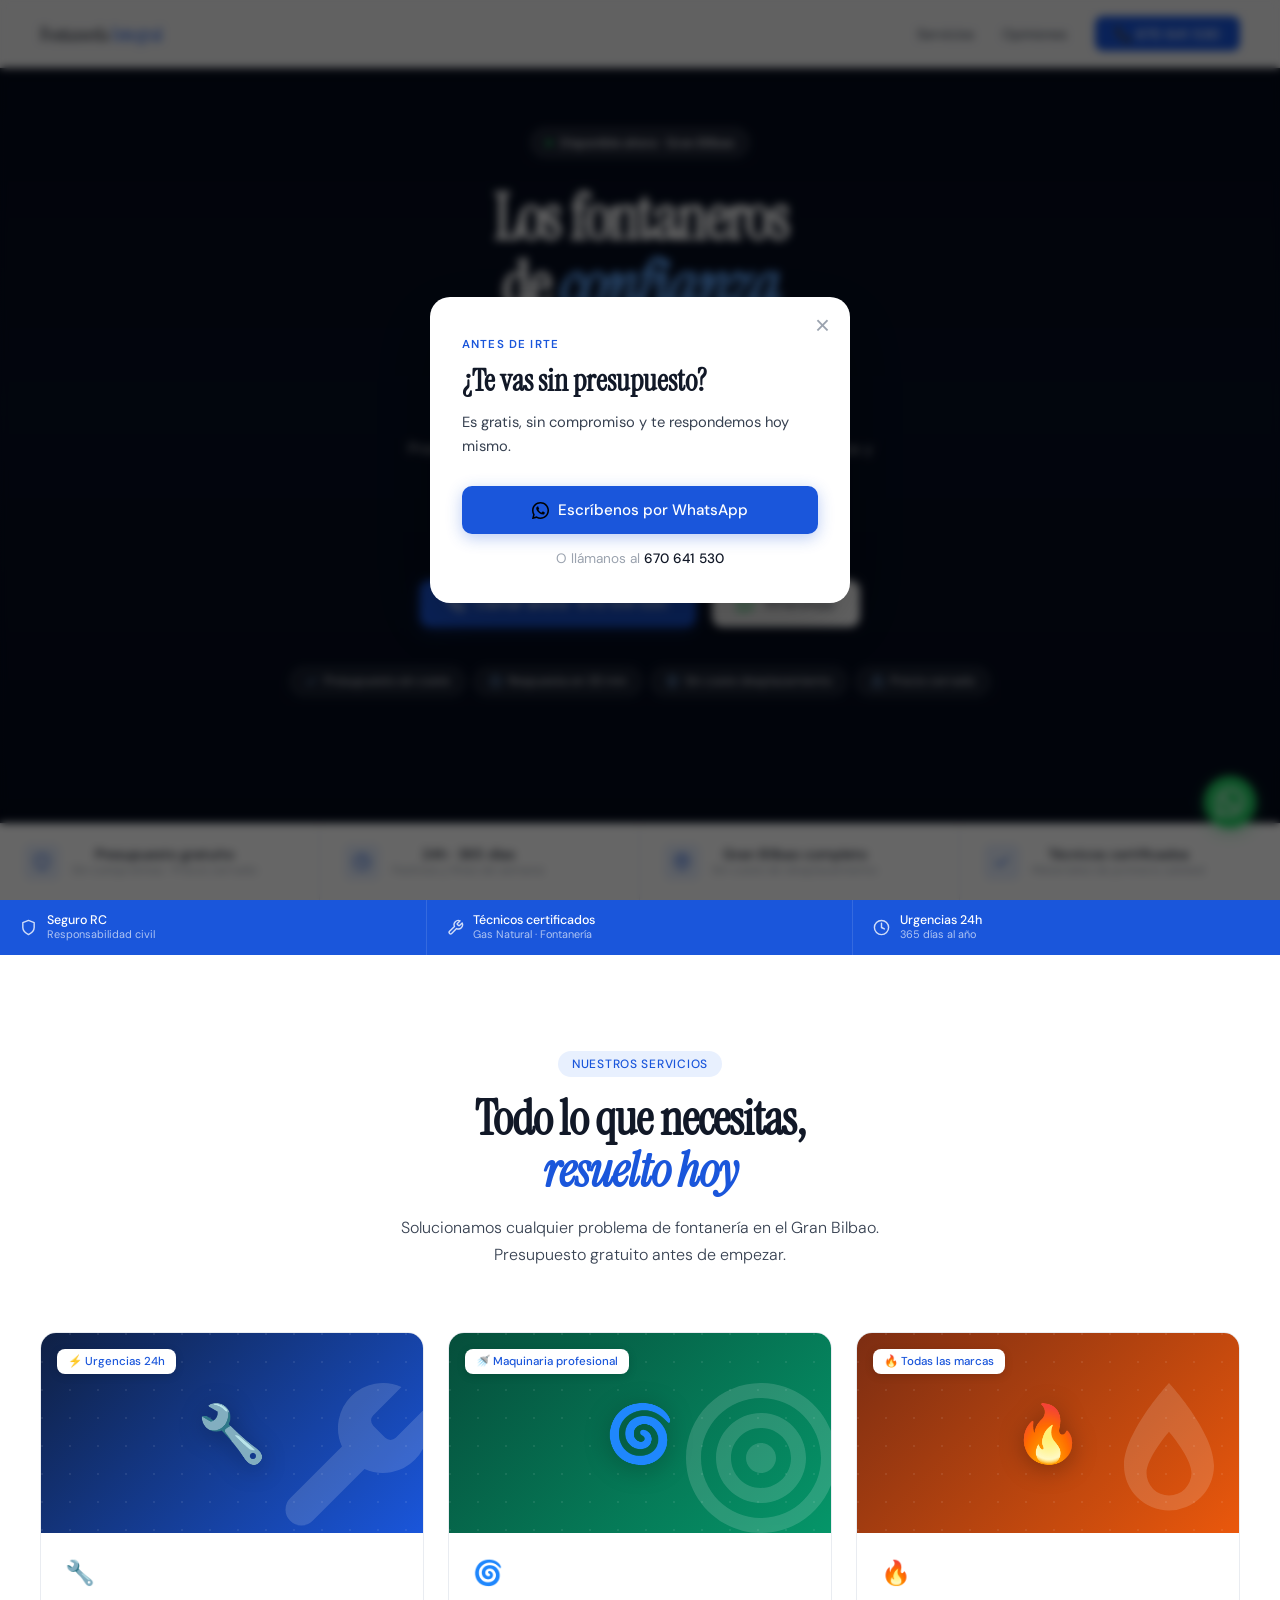
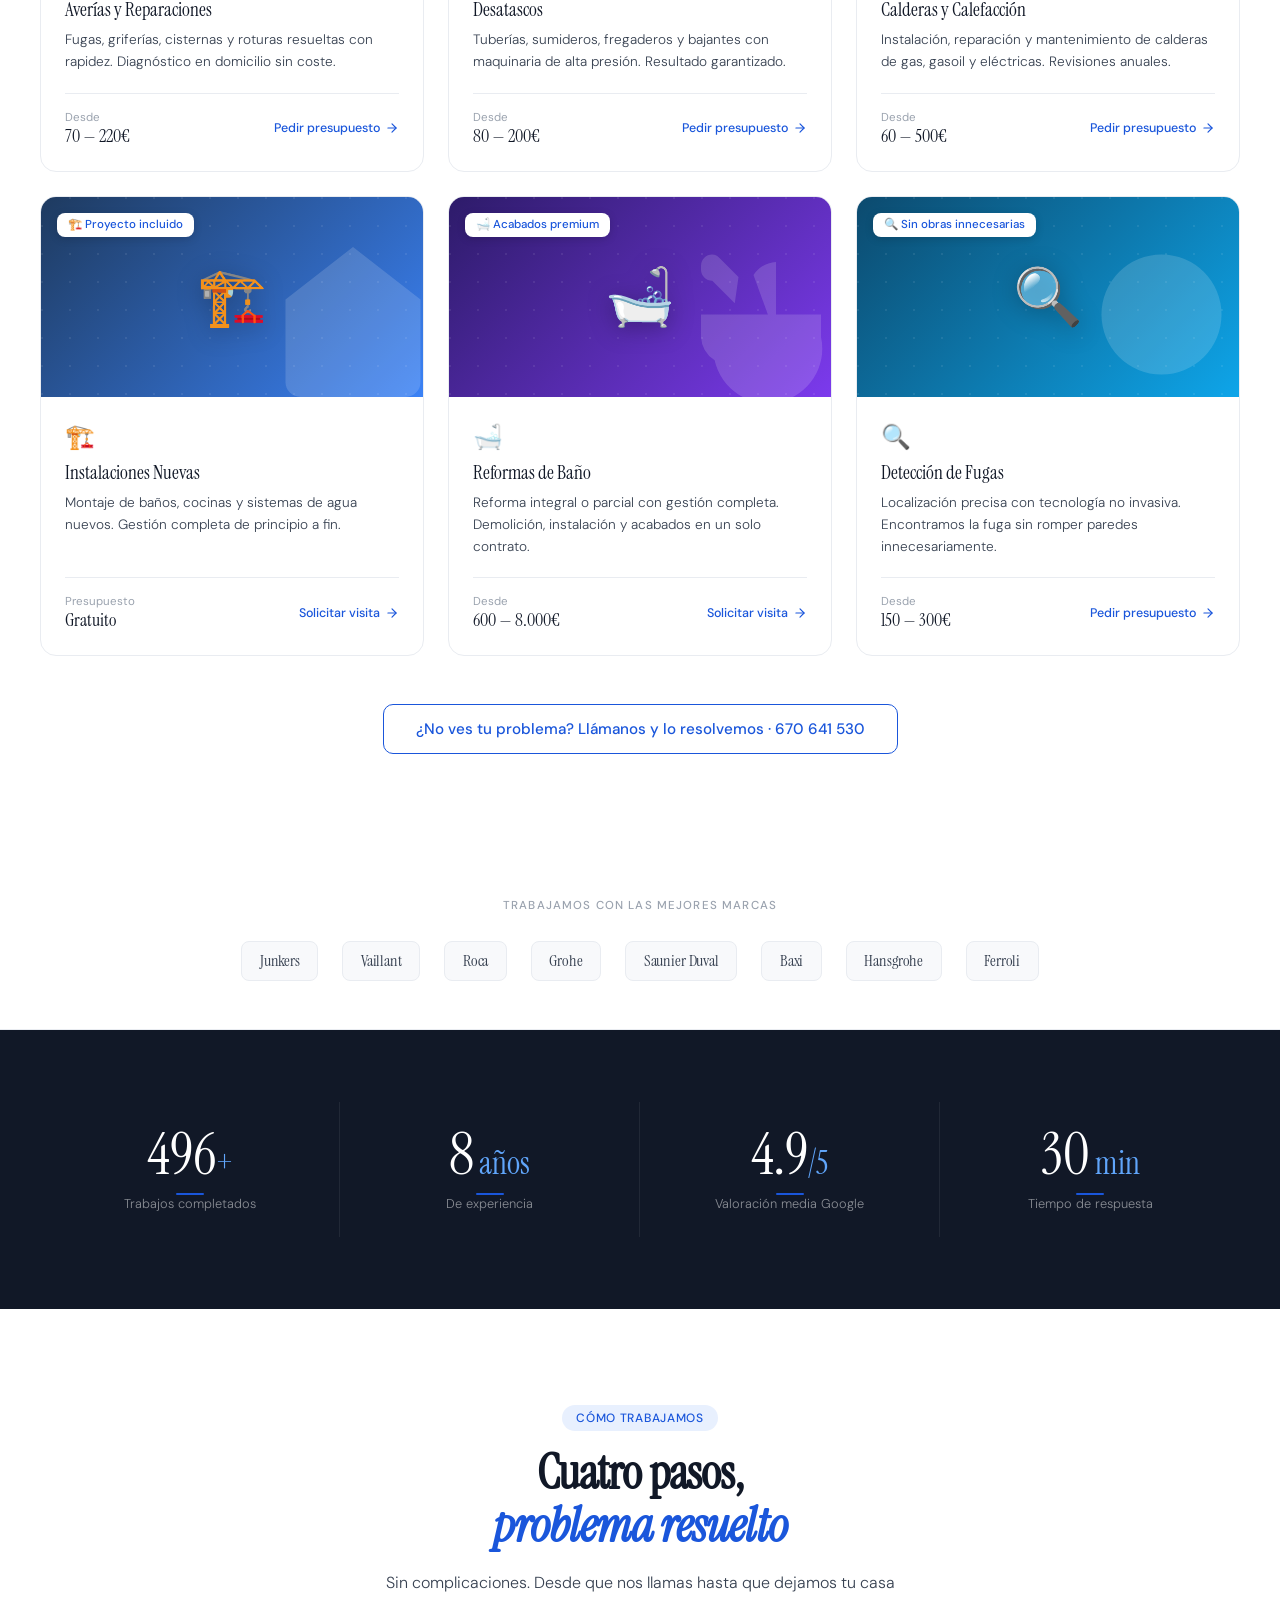
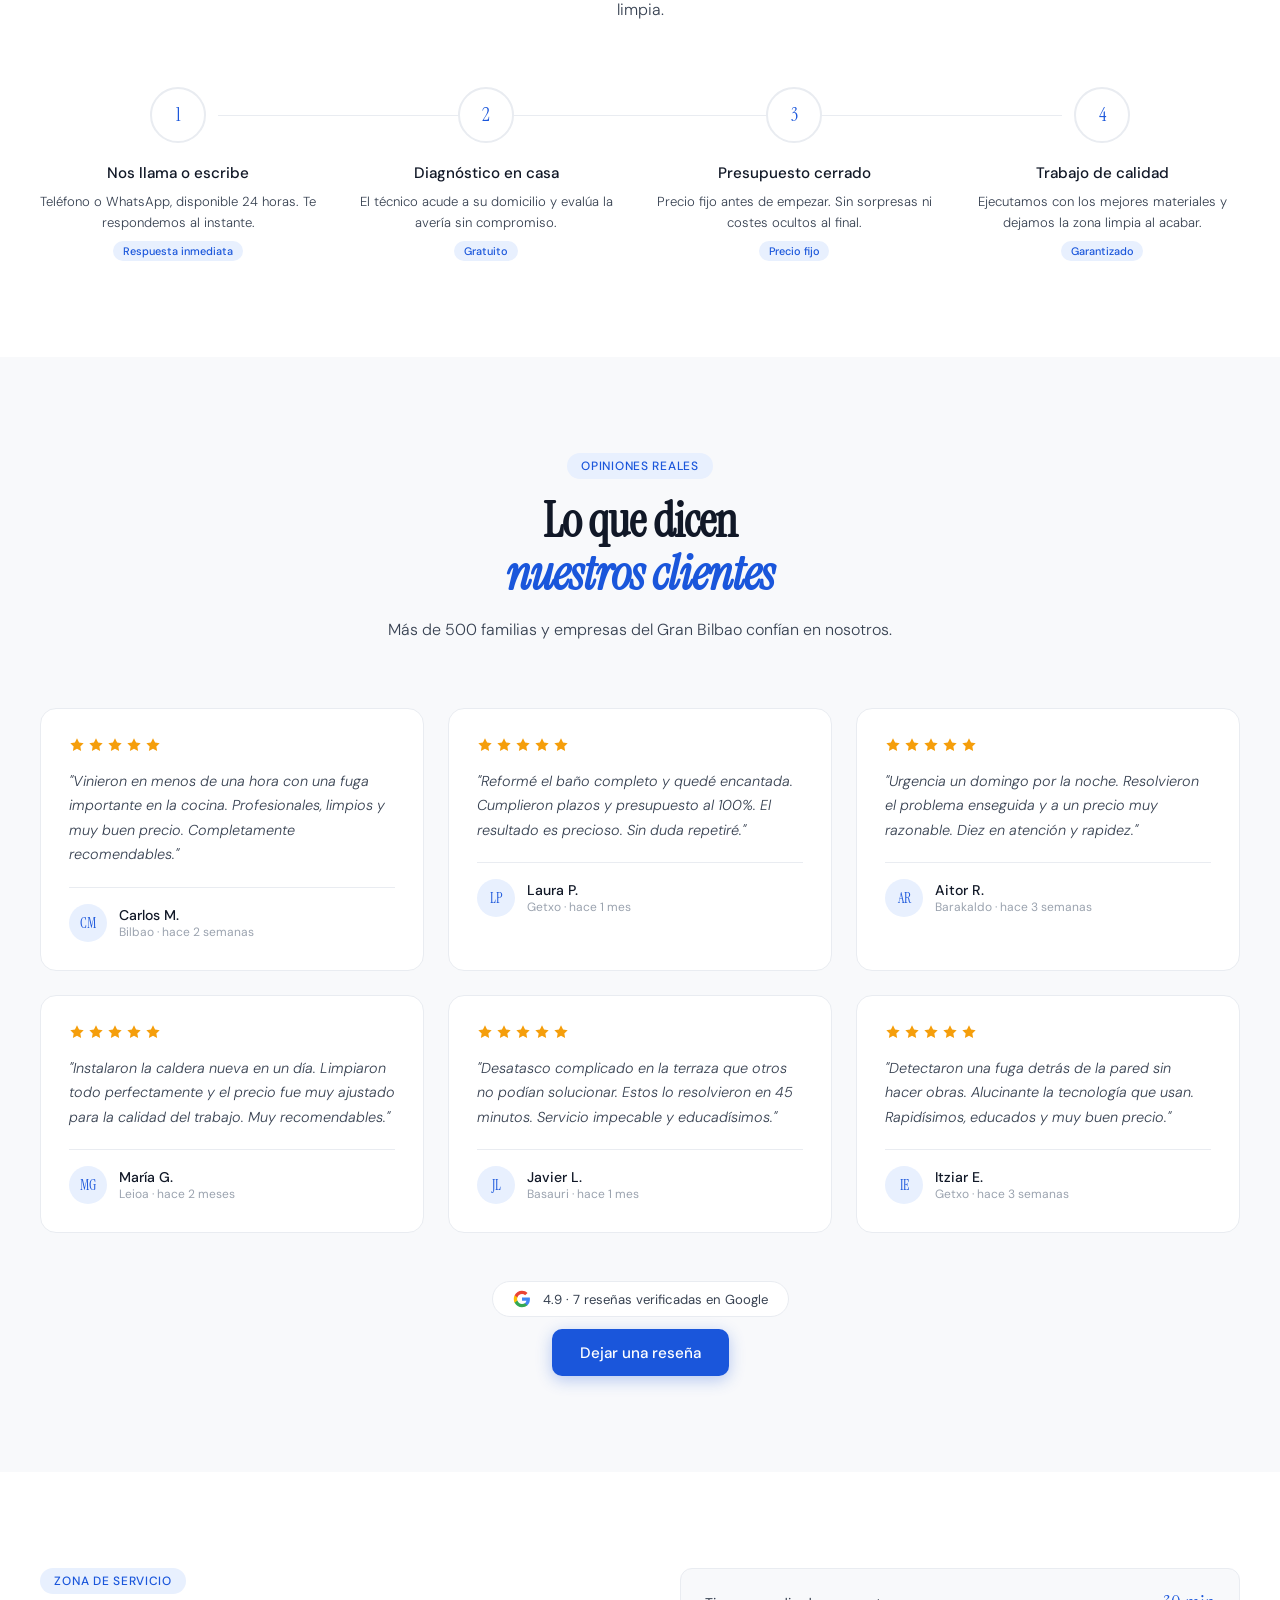
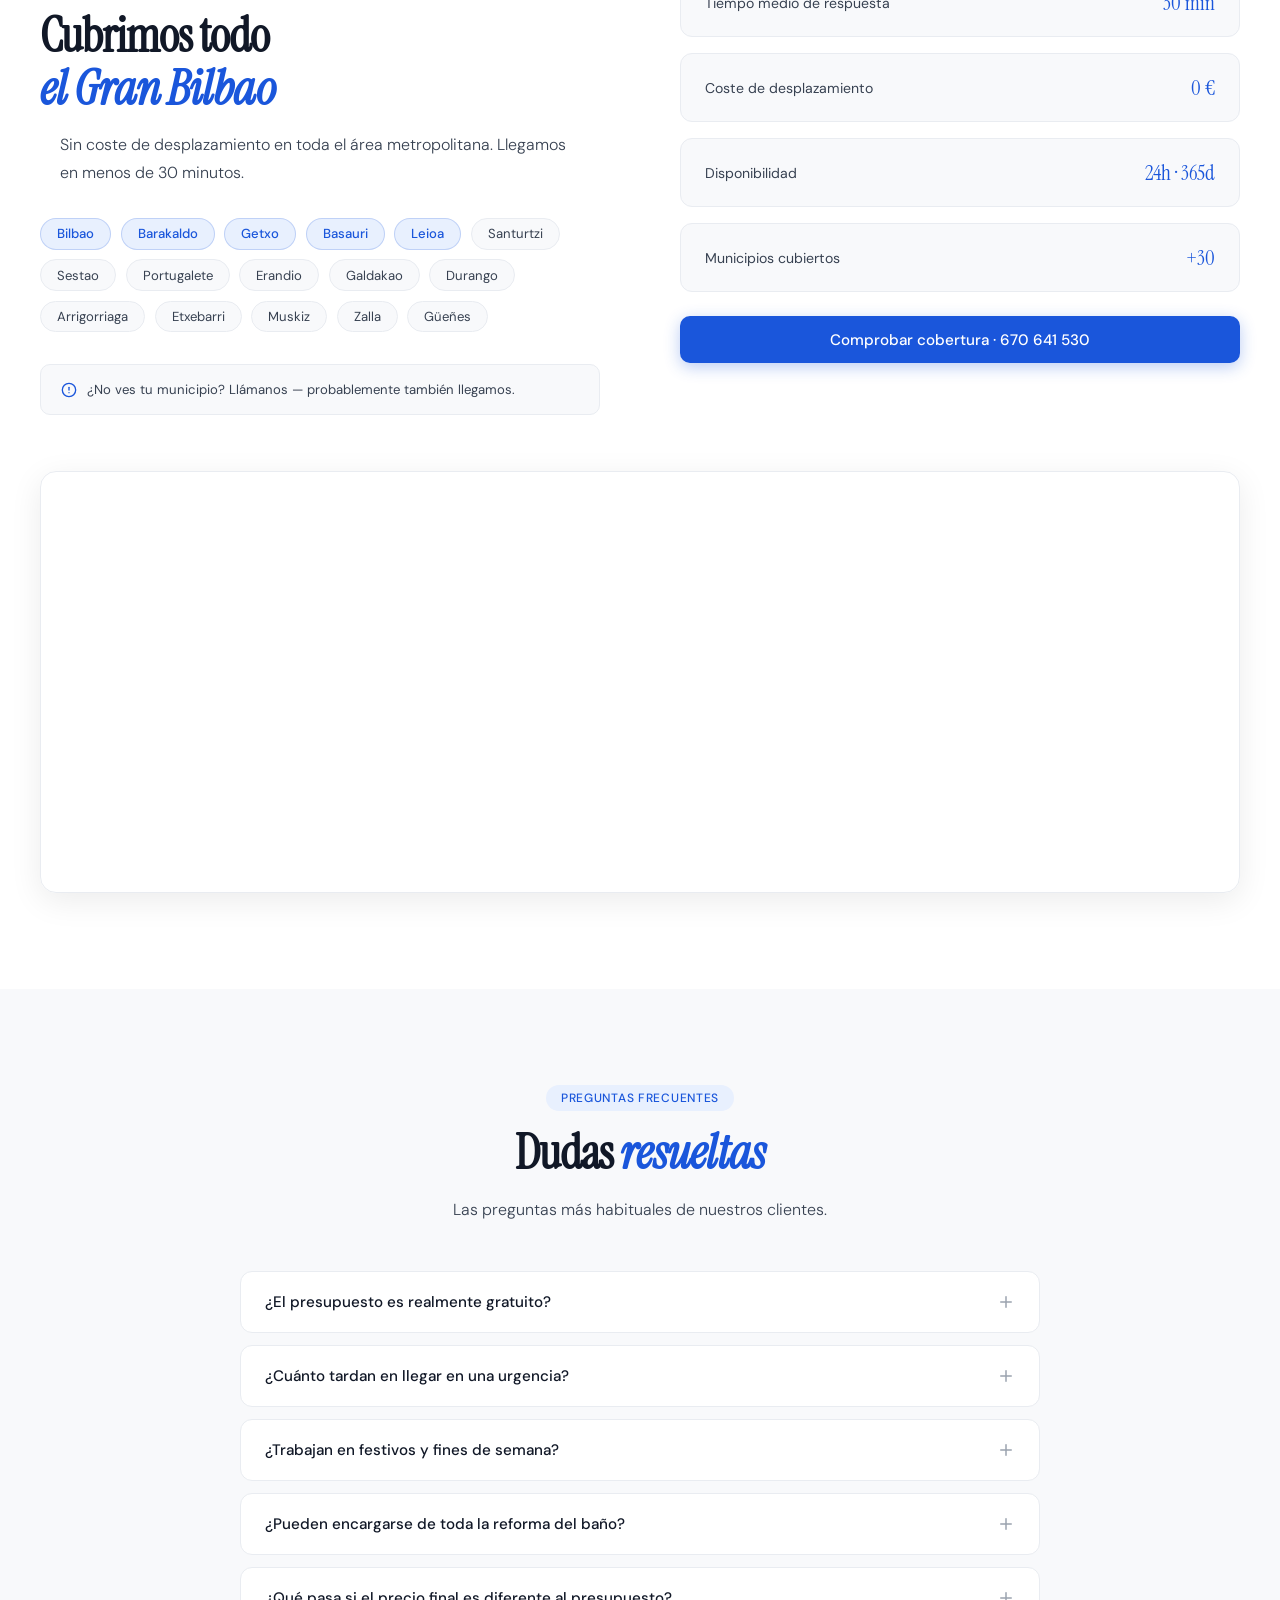
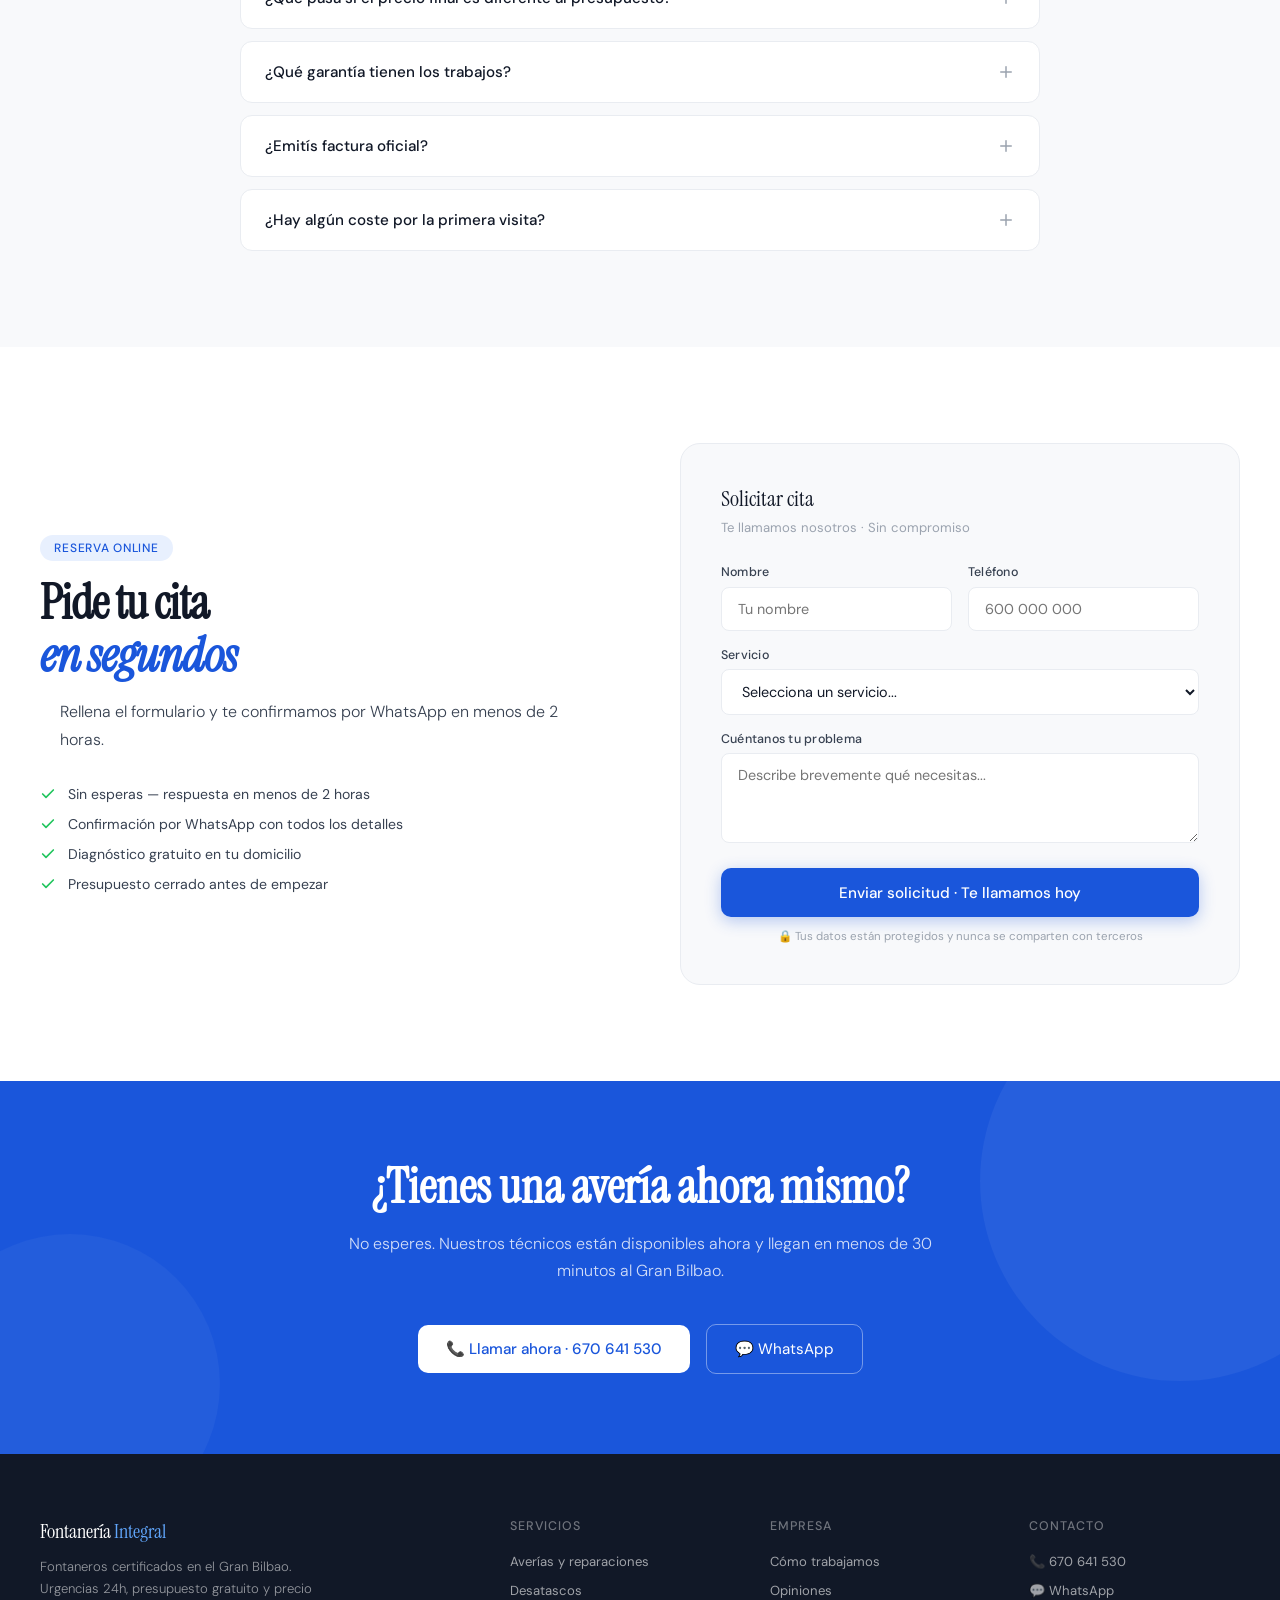
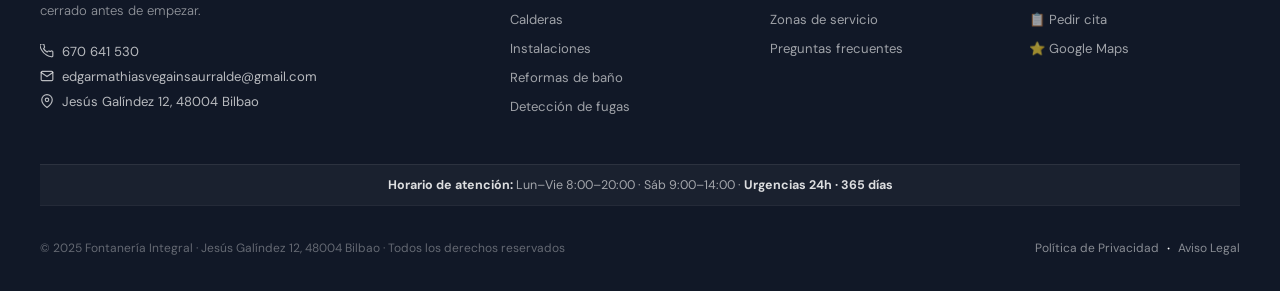
==== commit 010238a7: "Add exit-intent popup and embedded map in coverage area Shows a "¿Te vas sin presupuesto?" modal (Wh" ====
--- a/index.html
+++ b/index.html
@@ -1,10 +1,10 @@
-﻿<!DOCTYPE html>
+<!DOCTYPE html>
 <html lang="es">
 <head>
 <meta charset="UTF-8">
 <meta name="viewport" content="width=device-width, initial-scale=1.0">
 <meta name="description" content="Fontanería Integral — Fontaneros en Bilbao. Urgencias 24h, presupuesto gratuito, respuesta en 30 minutos en todo el Gran Bilbao.">
-<title>Fontanería Integral | Fontaneros en Bilbao · 24h · 691 470 530</title>
+<title>Fontanería Integral | Fontaneros en Bilbao · 24h · 670 641 530</title>
 <link rel="preconnect" href="https://fonts.googleapis.com">
 <link rel="preconnect" href="https://fonts.gstatic.com" crossorigin>
 <link href="https://fonts.googleapis.com/css2?family=Instrument+Serif:ital@0;1&family=DM+Sans:opsz,wght@9..40,300;9..40,400;9..40,500;9..40,600&display=swap" rel="stylesheet">
@@ -15,7 +15,7 @@
   "@type": "Plumber",
   "name": "Fontanería Integral",
   "url": "https://fontaneriaintegral.netlify.app",
-  "telephone": "+34691470530",
+  "telephone": "+34670641530",
   "address": {
     "@type": "PostalAddress",
     "streetAddress": "Jesús Galíndez 12",
@@ -54,7 +54,7 @@
   <ul class="nav-menu">
     <li><a href="#servicios">Servicios</a></li>
     <li><a href="#testimonios">Opiniones</a></li>
-    <li><a href="tel:+34691470530" class="nav-btn">📞 691 470 530</a></li>
+    <li><a href="tel:+34670641530" class="nav-btn">📞 670 641 530</a></li>
   </ul>
   <button class="nav-hamburger" id="hamburger" aria-label="Abrir menú">
     <span></span>
@@ -67,7 +67,7 @@
   <a href="#servicios">Servicios</a>
   <a href="#testimonios">Opiniones</a>
   <a href="#faq">FAQ</a>
-  <a href="tel:+34691470530" class="nav-btn" style="margin-top:0.75rem;text-align:center;justify-content:center;">📞 691 470 530</a>
+  <a href="tel:+34670641530" class="nav-btn" style="margin-top:0.75rem;text-align:center;justify-content:center;">📞 670 641 530</a>
 </div>
 
 <!-- HERO -->
@@ -91,7 +91,7 @@
     </h1>
 
     <p class="hero-sub">
-      Más de 500 familias y empresas confían en nosotros. Presupuesto detallado antes de empezar, técnicos certificados y respuesta en menos de 30 minutos.
+      Más de 500 familias y empresas confían en nosotros. Presupuesto cerrado antes de empezar, técnicos certificados y respuesta en menos de 30 minutos.
     </p>
 
     <div class="hero-reviews">
@@ -106,13 +106,13 @@
     </div>
 
     <div class="hero-ctas">
-      <a href="tel:+34691470530" class="btn-primary">
+      <a href="tel:+34670641530" class="btn-primary">
         <svg viewBox="0 0 24 24" fill="none" stroke="currentColor" stroke-width="2.5" stroke-linecap="round" stroke-linejoin="round">
           <path d="M22 16.92v3a2 2 0 01-2.18 2 19.79 19.79 0 01-8.63-3.07A19.5 19.5 0 013.07 10.8a19.79 19.79 0 01-3.07-8.67A2 2 0 012 0h3a2 2 0 012 1.72c.127.96.361 1.903.7 2.81a2 2 0 01-.45 2.11L6.09 7.91a16 16 0 006 6l1.27-1.27a2 2 0 012.11-.45c.907.339 1.85.573 2.81.7A2 2 0 0122 14v2.92z"/>
         </svg>
-        Llamar ahora · 691 470 530
+        Llamar ahora · 670 641 530
       </a>
-      <a href="https://wa.me/34691470530" class="btn-wa">
+      <a href="https://wa.me/34670641530" class="btn-wa">
         <svg viewBox="0 0 24 24"><path d="M17.472 14.382c-.297-.149-1.758-.867-2.03-.967-.273-.099-.471-.148-.67.15-.197.297-.767.966-.94 1.164-.173.199-.347.223-.644.075-.297-.15-1.255-.463-2.39-1.475-.883-.788-1.48-1.761-1.653-2.059-.173-.297-.018-.458.13-.606.134-.133.298-.347.446-.52.149-.174.198-.298.298-.497.099-.198.05-.371-.025-.52-.075-.149-.669-1.612-.916-2.207-.242-.579-.487-.5-.669-.51-.173-.008-.371-.01-.57-.01-.198 0-.52.074-.792.372-.272.297-1.04 1.016-1.04 2.479 0 1.462 1.065 2.875 1.213 3.074.149.198 2.096 3.2 5.077 4.487.709.306 1.262.489 1.694.625.712.227 1.36.195 1.871.118.571-.085 1.758-.719 2.006-1.413.248-.694.248-1.289.173-1.413-.074-.124-.272-.198-.57-.347zM11.999 0C5.373 0 0 5.373 0 12c0 2.117.554 4.107 1.523 5.832L.057 23.486a.5.5 0 00.613.612l5.701-1.456A11.945 11.945 0 0012 24c6.627 0 12-5.373 12-12S18.626 0 11.999 0zm.001 21.818a9.799 9.799 0 01-5.015-1.378l-.36-.213-3.733.954.984-3.68-.233-.372A9.799 9.799 0 012.182 12c0-5.413 4.406-9.818 9.818-9.818 5.413 0 9.818 4.405 9.818 9.818 0 5.412-4.405 9.818-9.818 9.818z"/></svg>
         WhatsApp
       </a>
@@ -131,7 +131,10 @@
         <svg viewBox="0 0 24 24"><path d="M21 10c0 7-9 13-9 13s-9-6-9-13a9 9 0 0118 0z"/><circle cx="12" cy="10" r="3"/></svg>
         Sin coste desplazamiento
       </span>
-
+      <span class="pill">
+        <svg viewBox="0 0 24 24"><rect x="3" y="11" width="18" height="11" rx="2" ry="2"/><path d="M7 11V7a5 5 0 0110 0v4"/></svg>
+        Precio cerrado
+      </span>
     </div>
   </div>
 
@@ -143,7 +146,7 @@
       </div>
       <div>
         <div class="strip-title">Presupuesto gratuito</div>
-        <div class="strip-sub">Totalmente sin compromiso</div>
+        <div class="strip-sub">Sin compromiso · Precio cerrado</div>
       </div>
     </div>
     <div class="strip-item">
@@ -178,7 +181,7 @@
 </section>
 
 <!-- WHATSAPP -->
-<a href="https://wa.me/34691470530" class="wa" aria-label="WhatsApp">
+<a href="https://wa.me/34670641530" class="wa" aria-label="WhatsApp">
   <svg viewBox="0 0 24 24"><path d="M17.472 14.382c-.297-.149-1.758-.867-2.03-.967-.273-.099-.471-.148-.67.15-.197.297-.767.966-.94 1.164-.173.199-.347.223-.644.075-.297-.15-1.255-.463-2.39-1.475-.883-.788-1.48-1.761-1.653-2.059-.173-.297-.018-.458.13-.606.134-.133.298-.347.446-.52.149-.174.198-.298.298-.497.099-.198.05-.371-.025-.52-.075-.149-.669-1.612-.916-2.207-.242-.579-.487-.5-.669-.51-.173-.008-.371-.01-.57-.01-.198 0-.52.074-.792.372-.272.297-1.04 1.016-1.04 2.479 0 1.462 1.065 2.875 1.213 3.074.149.198 2.096 3.2 5.077 4.487.709.306 1.262.489 1.694.625.712.227 1.36.195 1.871.118.571-.085 1.758-.719 2.006-1.413.248-.694.248-1.289.173-1.413-.074-.124-.272-.198-.57-.347zM11.999 0C5.373 0 0 5.373 0 12c0 2.117.554 4.107 1.523 5.832L.057 23.486a.5.5 0 00.613.612l5.701-1.456A11.945 11.945 0 0012 24c6.627 0 12-5.373 12-12S18.626 0 11.999 0zm.001 21.818a9.799 9.799 0 01-5.015-1.378l-.36-.213-3.733.954.984-3.68-.233-.372A9.799 9.799 0 012.182 12c0-5.413 4.406-9.818 9.818-9.818 5.413 0 9.818 4.405 9.818 9.818 0 5.412-4.405 9.818-9.818 9.818z"/></svg>
 </a>
 
@@ -186,7 +189,13 @@
 <!-- TRUST STRIP -->
 <div class="trust-strip">
   <div class="trust-strip-inner">
-
+    <div class="trust-item">
+      <svg viewBox="0 0 24 24"><path d="M12 22s8-4 8-10V5l-8-3-8 3v7c0 6 8 10 8 10z"/></svg>
+      <div>
+        <div class="trust-label">Seguro RC</div>
+        <div class="trust-sub">Responsabilidad civil</div>
+      </div>
+    </div>
     <div class="trust-item">
       <svg viewBox="0 0 24 24"><path d="M14.7 6.3a1 1 0 000 1.4l1.6 1.6a1 1 0 001.4 0l3.77-3.77a6 6 0 01-7.94 7.94l-6.91 6.91a2.12 2.12 0 01-3-3l6.91-6.91a6 6 0 017.94-7.94l-3.76 3.76z"/></svg>
       <div>
@@ -215,7 +224,7 @@
   <div class="services-grid">
 
     <!-- 1. Averías -->
-    <a href="#" onclick="openPresupuestoModal(event)" class="svc-card open-modal-btn">
+    <a href="tel:+34670641530" class="svc-card">
       <div class="svc-photo svc-photo--averia">
         <span class="svc-photo-emoji">🔧</span>
         <div class="svc-photo-icon">
@@ -243,7 +252,7 @@
     </a>
 
     <!-- 2. Desatascos -->
-    <a href="#" onclick="openPresupuestoModal(event)" class="svc-card open-modal-btn">
+    <a href="tel:+34670641530" class="svc-card">
       <div class="svc-photo svc-photo--desatasco">
         <span class="svc-photo-emoji">🌀</span>
         <div class="svc-photo-icon">
@@ -271,7 +280,7 @@
     </a>
 
     <!-- 3. Calderas -->
-    <a href="#" onclick="openPresupuestoModal(event)" class="svc-card open-modal-btn">
+    <a href="tel:+34670641530" class="svc-card">
       <div class="svc-photo svc-photo--caldera">
         <span class="svc-photo-emoji">🔥</span>
         <div class="svc-photo-icon">
@@ -299,7 +308,7 @@
     </a>
 
     <!-- 4. Instalaciones -->
-    <a href="#" onclick="openPresupuestoModal(event)" class="svc-card open-modal-btn">
+    <a href="tel:+34670641530" class="svc-card">
       <div class="svc-photo svc-photo--instalacion">
         <span class="svc-photo-emoji">🏗️</span>
         <div class="svc-photo-icon">
@@ -328,7 +337,7 @@
     </a>
 
     <!-- 5. Reformas -->
-    <a href="#" onclick="openPresupuestoModal(event)" class="svc-card open-modal-btn">
+    <a href="tel:+34670641530" class="svc-card">
       <div class="svc-photo svc-photo--reforma">
         <span class="svc-photo-emoji">🛁</span>
         <div class="svc-photo-icon">
@@ -358,7 +367,7 @@
     </a>
 
     <!-- 6. Detección fugas -->
-    <a href="#" onclick="openPresupuestoModal(event)" class="svc-card open-modal-btn">
+    <a href="tel:+34670641530" class="svc-card">
       <div class="svc-photo svc-photo--fugas">
         <span class="svc-photo-emoji">🔍</span>
         <div class="svc-photo-icon">
@@ -389,8 +398,8 @@
   </div>
 
   <div class="services-cta">
-    <a href="tel:+34691470530" class="btn-outline">
-      ¿No ves tu problema? Llámanos y lo resolvemos · 691 470 530
+    <a href="tel:+34670641530" class="btn-outline">
+      ¿No ves tu problema? Llámanos y lo resolvemos · 670 641 530
     </a>
   </div>
 </section>
@@ -461,9 +470,9 @@
     </div>
     <div class="step">
       <div class="step-num">3</div>
-      <div class="step-title">Presupuesto detallado</div>
-      <p class="step-desc">Te damos un presupuesto detallado antes de empezar para que sepas exactamente qué haremos.</p>
-      <span class="step-badge">Todo claro</span>
+      <div class="step-title">Presupuesto cerrado</div>
+      <p class="step-desc">Precio fijo antes de empezar. Sin sorpresas ni costes ocultos al final.</p>
+      <span class="step-badge">Precio fijo</span>
     </div>
     <div class="step">
       <div class="step-num">4</div>
@@ -655,10 +664,18 @@
         <span class="zona-stat-label">Municipios cubiertos</span>
         <span class="zona-stat-val">+30</span>
       </div>
-      <a href="tel:+34691470530" class="btn-primary" style="width:100%;justify-content:center;margin-top:0.5rem;">
-        Comprobar cobertura · 691 470 530
+      <a href="tel:+34670641530" class="btn-primary" style="width:100%;justify-content:center;margin-top:0.5rem;">
+        Comprobar cobertura · 670 641 530
       </a>
     </div>
+  </div>
+
+  <div class="zonas-map">
+    <iframe
+      src="https://www.google.com/maps?q=Jes%C3%BAs+Gal%C3%ADndez+12,+48004+Bilbao&output=embed"
+      width="100%" height="420" style="border:0;" allowfullscreen loading="lazy"
+      referrerpolicy="no-referrer-when-downgrade"
+      title="Zona de cobertura de Fontanería Integral en el Gran Bilbao"></iframe>
   </div>
 </section>
 
@@ -676,7 +693,7 @@
           <svg viewBox="0 0 24 24"><line x1="12" y1="5" x2="12" y2="19"/><line x1="5" y1="12" x2="19" y2="12"/></svg>
         </button>
         <div class="faq-a">
-          <div class="faq-a-inner">Sí, completamente. Nuestro técnico acude a su domicilio, evalúa el problema y le entrega un presupuesto detallado sin ningún coste ni compromiso.</div>
+          <div class="faq-a-inner">Sí, completamente. Nuestro técnico acude a su domicilio, evalúa el problema y le entrega un presupuesto cerrado sin ningún coste ni compromiso.</div>
         </div>
       </div>
       <div class="faq-item">
@@ -704,6 +721,15 @@
         </button>
         <div class="faq-a">
           <div class="faq-a-inner">Sí, realizamos la reforma integral: demolición, fontanería, electricidad básica, alicatado, instalación de sanitarios y acabados finales. Todo en un solo contrato.</div>
+        </div>
+      </div>
+      <div class="faq-item">
+        <button class="faq-q">
+          ¿Qué pasa si el precio final es diferente al presupuesto?
+          <svg viewBox="0 0 24 24"><line x1="12" y1="5" x2="12" y2="19"/><line x1="5" y1="12" x2="19" y2="12"/></svg>
+        </button>
+        <div class="faq-a">
+          <div class="faq-a-inner">No pasa. El presupuesto es cerrado — el precio que aceptas es el precio final. Si durante el trabajo surge algo imprevisto, te lo comunicamos antes de continuar y decides.</div>
         </div>
       </div>
       <div class="faq-item">
@@ -759,7 +785,7 @@
         </div>
         <div class="cita-punto">
           <svg viewBox="0 0 24 24"><polyline points="20 6 9 17 4 12"/></svg>
-          Presupuesto detallado antes de empezar
+          Presupuesto cerrado antes de empezar
         </div>
       </div>
     </div>
@@ -798,7 +824,7 @@
         <textarea placeholder="Describe brevemente qué necesitas..."></textarea>
       </div>
 
-      <button class="btn-form" onclick="window.location.href='tel:+34691470530'">
+      <button class="btn-form" onclick="window.location.href='tel:+34670641530'">
         Enviar solicitud · Te llamamos hoy
       </button>
       <p class="form-nota">🔒 Tus datos están protegidos y nunca se comparten con terceros</p>
@@ -812,8 +838,8 @@
     <h2>¿Tienes una avería ahora mismo?</h2>
     <p>No esperes. Nuestros técnicos están disponibles ahora y llegan en menos de 30 minutos al Gran Bilbao.</p>
     <div class="cta-banner-btns">
-      <a href="tel:+34691470530" class="btn-white">📞 Llamar ahora · 691 470 530</a>
-      <a href="https://wa.me/34691470530" class="btn-white-outline">💬 WhatsApp</a>
+      <a href="tel:+34670641530" class="btn-white">📞 Llamar ahora · 670 641 530</a>
+      <a href="https://wa.me/34670641530" class="btn-white-outline">💬 WhatsApp</a>
     </div>
   </div>
 </div>
@@ -823,11 +849,11 @@
   <div class="footer-inner">
     <div class="footer-brand">
       <div class="footer-logo">Fontanería <b>Integral</b></div>
-      <p class="footer-desc">Fontaneros certificados en el Gran Bilbao. Urgencias 24h y presupuesto gratuito antes de empezar.</p>
+      <p class="footer-desc">Fontaneros certificados en el Gran Bilbao. Urgencias 24h, presupuesto gratuito y precio cerrado antes de empezar.</p>
       <div class="footer-contact">
-        <a href="tel:+34691470530">
+        <a href="tel:+34670641530">
           <svg viewBox="0 0 24 24"><path d="M22 16.92v3a2 2 0 01-2.18 2 19.79 19.79 0 01-8.63-3.07A19.5 19.5 0 013.07 10.8a19.79 19.79 0 01-3.07-8.67A2 2 0 012 0h3a2 2 0 012 1.72c.127.96.361 1.903.7 2.81a2 2 0 01-.45 2.11L6.09 7.91a16 16 0 006 6l1.27-1.27a2 2 0 012.11-.45c.907.339 1.85.573 2.81.7A2 2 0 0122 14v2.92z"/></svg>
-          691 470 530
+          670 641 530
         </a>
         <a href="mailto:edgarmathiasvegainsaurralde@gmail.com">
           <svg viewBox="0 0 24 24"><path d="M4 4h16c1.1 0 2 .9 2 2v12c0 1.1-.9 2-2 2H4c-1.1 0-2-.9-2-2V6c0-1.1.9-2 2-2z"/><polyline points="22,6 12,13 2,6"/></svg>
@@ -865,8 +891,8 @@
     <div class="footer-col">
       <h4>Contacto</h4>
       <ul>
-        <li><a href="tel:+34691470530">📞 691 470 530</a></li>
-        <li><a href="https://wa.me/34691470530">💬 WhatsApp</a></li>
+        <li><a href="tel:+34670641530">📞 670 641 530</a></li>
+        <li><a href="https://wa.me/34670641530">💬 WhatsApp</a></li>
         <li><a href="#cita">📋 Pedir cita</a></li>
         <li><a href="#">⭐ Google Maps</a></li>
       </ul>
@@ -891,7 +917,7 @@
   <div class="modal-box">
     <button class="modal-close" onclick="closeModal('modal-privacidad')" aria-label="Cerrar">&times;</button>
     <h2 id="modal-priv-title">Política de Privacidad</h2>
-    <p><strong>Responsable:</strong> Fontanería Integral · Jesús Galíndez 12, 48004 Bilbao · <a href="mailto:info@fontaneriaintegral.es">info@fontaneriaintegral.es</a> · Tel. 691 470 530</p>
+    <p><strong>Responsable:</strong> Fontanería Integral · Jesús Galíndez 12, 48004 Bilbao · <a href="mailto:info@fontaneriaintegral.es">info@fontaneriaintegral.es</a> · Tel. 670 641 530</p>
     <h3>Finalidad</h3>
     <p>Los datos personales que nos facilite a través del formulario de contacto (nombre, teléfono, descripción de la avería) se utilizan exclusivamente para gestionar su solicitud de servicio y ponernos en contacto con usted.</p>
     <h3>Legitimación</h3>
@@ -914,7 +940,7 @@
     <h2 id="modal-aviso-title">Aviso Legal</h2>
     <p><strong>Titular:</strong> Fontanería Integral</p>
     <p><strong>Domicilio:</strong> Jesús Galíndez 12, 48004 Bilbao (Bizkaia)</p>
-    <p><strong>Teléfono:</strong> 691 470 530</p>
+    <p><strong>Teléfono:</strong> 670 641 530</p>
     <p><strong>Correo:</strong> <a href="mailto:info@fontaneriaintegral.es">info@fontaneriaintegral.es</a></p>
     <h3>Objeto</h3>
     <p>El presente Aviso Legal regula el acceso y uso del sitio web de Fontanería Integral, en cumplimiento de la Ley 34/2002, de 11 de julio, de Servicios de la Sociedad de la Información y Comercio Electrónico (LSSI-CE).</p>
@@ -927,93 +953,18 @@
   </div>
 </div>
 
-
-<!-- MODAL DE PRESUPUESTO MULTI-PASO -->
-<div class="modal-overlay" id="modal-presupuesto">
-  <div class="modal-presupuesto-box">
-    <button class="modal-presupuesto-close" onclick="closeModal('modal-presupuesto')" aria-label="Cerrar">&times;</button>
-    
-    <div class="modal-p-header" id="mp-header">
-      <div class="modal-p-step-text">PASO <span id="mp-step-num">1</span> DE 3</div>
-      <h2 class="modal-p-title" id="mp-title">Servicio</h2>
-      <div class="modal-p-progress">
-        <div class="mp-bar active" id="mp-bar-1"></div>
-        <div class="mp-bar" id="mp-bar-2"></div>
-        <div class="mp-bar" id="mp-bar-3"></div>
-      </div>
-    </div>
-
-    <div class="modal-p-body">
-      <!-- PASO 1 -->
-      <div class="mp-step active" id="mp-step-1">
-        <p class="mp-question">¿Qué tipo de trabajo necesitas?</p>
-        <div class="mp-services-grid">
-          <div class="mp-service-card" onclick="selectService(this, 'Averías')">
-            <span class="mp-svc-icon">🔧</span>
-            <span class="mp-svc-name">Averías</span>
-          </div>
-          <div class="mp-service-card" onclick="selectService(this, 'Desatascos')">
-            <span class="mp-svc-icon">🌀</span>
-            <span class="mp-svc-name">Desatascos</span>
-          </div>
-          <div class="mp-service-card" onclick="selectService(this, 'Calderas')">
-            <span class="mp-svc-icon">🔥</span>
-            <span class="mp-svc-name">Calderas</span>
-          </div>
-          <div class="mp-service-card" onclick="selectService(this, 'Instalaciones')">
-            <span class="mp-svc-icon">🏗️</span>
-            <span class="mp-svc-name">Instalaciones</span>
-          </div>
-          <div class="mp-service-card" onclick="selectService(this, 'Reformas')">
-            <span class="mp-svc-icon">🛁</span>
-            <span class="mp-svc-name">Reformas</span>
-          </div>
-          <div class="mp-service-card" onclick="selectService(this, 'Fugas')">
-            <span class="mp-svc-icon">🔍</span>
-            <span class="mp-svc-name">Fugas</span>
-          </div>
-        </div>
-      </div>
-
-      <!-- PASO 2 -->
-      <div class="mp-step" id="mp-step-2">
-        <label class="mp-label">DESCRIBE EL TRABAJO</label>
-        <textarea id="mp-desc" class="mp-textarea" placeholder="Ej: Tengo una fuga bajo el lavabo, lleva días goteando..."></textarea>
-        
-        <label class="mp-label">MUNICIPIO</label>
-        <input type="text" id="mp-municipio" class="mp-input" placeholder="Selecciona tu municipio (Ej: Bilbao, Barakaldo...)">
-        
-        <label class="mp-checkbox-label">
-          <input type="checkbox" id="mp-urgente">
-          <span class="mp-checkbox-text">Es urgente (necesito atención lo antes posible)</span>
-        </label>
-      </div>
-
-      <!-- PASO 3 -->
-      <div class="mp-step" id="mp-step-3">
-        <p class="mp-info-text">Te contactaremos para enviarte presupuestos verificados de profesionales de tu zona.</p>
-        
-        <label class="mp-label">NOMBRE</label>
-        <input type="text" id="mp-nombre" class="mp-input" placeholder="Tu nombre">
-        
-        <label class="mp-label">TELÉFONO</label>
-        <input type="tel" id="mp-telefono" class="mp-input" placeholder="+34 6XX XXX XXX">
-        
-        <p class="mp-legal-text">Tus datos solo se usan para enviarte presupuestos. No compartimos tu información con terceros sin tu consentimiento.</p>
-      </div>
-      
-      <!-- PASO 4 (Éxito) -->
-      <div class="mp-step" id="mp-step-4">
-        <div class="mp-success-icon">✅</div>
-        <h3 class="mp-success-title">¡Solicitud enviada!</h3>
-        <p class="mp-info-text" style="text-align:center;">Un fontanero de tu zona se pondrá en contacto contigo en breve al teléfono indicado.</p>
-      </div>
-    </div>
-
-    <div class="modal-p-footer" id="mp-footer">
-      <button class="mp-btn-back" id="mp-btn-back" onclick="prevStep()">← Atrás</button>
-      <button class="mp-btn-next" id="mp-btn-next" onclick="nextStep()" disabled>Continuar →</button>
-    </div>
+<!-- MODAL EXIT-INTENT -->
+<div class="modal-overlay" id="modal-exit" role="dialog" aria-modal="true" aria-labelledby="modal-exit-title">
+  <div class="exit-modal-box">
+    <button class="modal-close" onclick="closeModal('modal-exit')" aria-label="Cerrar">&times;</button>
+    <div class="exit-modal-tag">Antes de irte</div>
+    <h2 id="modal-exit-title" class="exit-modal-title">¿Te vas sin presupuesto?</h2>
+    <p class="exit-modal-sub">Es gratis, sin compromiso y te respondemos hoy mismo.</p>
+    <a href="https://wa.me/34670641530" class="btn-primary exit-modal-cta" target="_blank" rel="noopener">
+      <svg viewBox="0 0 24 24"><path d="M17.472 14.382c-.297-.149-1.758-.867-2.03-.967-.273-.099-.471-.148-.67.15-.197.297-.767.966-.94 1.164-.173.199-.347.223-.644.075-.297-.15-1.255-.463-2.39-1.475-.883-.788-1.48-1.761-1.653-2.059-.173-.297-.018-.458.13-.606.134-.133.298-.347.446-.52.149-.174.198-.298.298-.497.099-.198.05-.371-.025-.52-.075-.149-.669-1.612-.916-2.207-.242-.579-.487-.5-.669-.51-.173-.008-.371-.01-.57-.01-.198 0-.52.074-.792.372-.272.297-1.04 1.016-1.04 2.479 0 1.462 1.065 2.875 1.213 3.074.149.198 2.096 3.2 5.077 4.487.709.306 1.262.489 1.694.625.712.227 1.36.195 1.871.118.571-.085 1.758-.719 2.006-1.413.248-.694.248-1.289.173-1.413-.074-.124-.272-.198-.57-.347zM11.999 0C5.373 0 0 5.373 0 12c0 2.117.554 4.107 1.523 5.832L.057 23.486a.5.5 0 00.613.612l5.701-1.456A11.945 11.945 0 0012 24c6.627 0 12-5.373 12-12S18.626 0 11.999 0zm.001 21.818a9.799 9.799 0 01-5.015-1.378l-.36-.213-3.733.954.984-3.68-.233-.372A9.799 9.799 0 012.182 12c0-5.413 4.406-9.818 9.818-9.818 5.413 0 9.818 4.405 9.818 9.818 0 5.412-4.405 9.818-9.818 9.818z"/></svg>
+      Escríbenos por WhatsApp
+    </a>
+    <p class="exit-modal-phone">O llámanos al <a href="tel:+34670641530">670 641 530</a></p>
   </div>
 </div>
 
--- a/style.css
+++ b/style.css
@@ -363,12 +363,12 @@
 .svc-card:hover .svc-photo{filter:brightness(1.08);}
 
 /* Gradientes únicos por servicio */
-.svc-photo--averia    { background: url('./assets/averia.jpg') center/cover; }
-.svc-photo--desatasco { background: url('./assets/desatasco.jpg') center/cover; }
-.svc-photo--caldera   { background: url('./assets/caldera.jpg') center/cover; }
-.svc-photo--instalacion{ background: url('./assets/instalacion.jpg') center/cover; }
-.svc-photo--reforma   { background: url('./assets/reforma.jpg') center/cover; }
-.svc-photo--fugas     { background: url('./assets/fugas.jpg') center/cover; }
+.svc-photo--averia    { background:linear-gradient(135deg,#0f2044 0%,#1a56db 100%); }
+.svc-photo--desatasco { background:linear-gradient(135deg,#064e3b 0%,#059669 100%); }
+.svc-photo--caldera   { background:linear-gradient(135deg,#7c2d12 0%,#ea580c 100%); }
+.svc-photo--instalacion{ background:linear-gradient(135deg,#1e3a5f 0%,#3b82f6 100%); }
+.svc-photo--reforma   { background:linear-gradient(135deg,#2d1b69 0%,#7c3aed 100%); }
+.svc-photo--fugas     { background:linear-gradient(135deg,#0c4a6e 0%,#0ea5e9 100%); }
 
 /* Patrón de fondo sutil */
 .svc-photo::before{
@@ -380,13 +380,27 @@
 
 /* Icono SVG decorativo centrado */
 .svc-photo-icon{
-  display: none !important;
+  position:absolute;
+  bottom:-20px; right:-20px;
+  opacity:0.15;
+  pointer-events:none;
+  transition:opacity 0.3s,transform 0.3s;
+}
+.svc-card:hover .svc-photo-icon{ opacity:0.22; transform:scale(1.05); }
+.svc-photo-icon svg{
+  width:180px;height:180px;
+  fill:white;stroke:none;
 }
 
 /* Emoji centrado como elemento visual principal */
 .svc-photo-emoji{
-  display: none !important;
-}
+  font-size:3.5rem;
+  position:relative;
+  z-index:1;
+  filter:drop-shadow(0 4px 12px rgba(0,0,0,0.3));
+  transition:transform 0.3s;
+}
+.svc-card:hover .svc-photo-emoji{ transform:scale(1.1) translateY(-3px); }
 
 .svc-badge{
   position:absolute;top:1rem;left:1rem;
@@ -633,6 +647,15 @@
   font-size:1.3rem;color:var(--blue);
 }
 
+.zonas-map{
+  margin-top:3.5rem;
+  border-radius:16px;
+  overflow:hidden;
+  border:1px solid var(--gray-2);
+  box-shadow:0 8px 32px rgba(0,0,0,0.08);
+}
+.zonas-map iframe{display:block;width:100%;height:420px;}
+
 /* ══════════════════════════════════
    FAQ
 ══════════════════════════════════ */
@@ -871,6 +894,7 @@
 /* ── RESPONSIVE general ── */
 @media(max-width:900px){
   .zonas-inner,.cita-inner{grid-template-columns:1fr;gap:3rem;}
+  .zonas-map iframe{height:280px;}
   .steps{grid-template-columns:1fr 1fr;gap:2rem;}
   .steps::before{display:none;}
   .reviews-grid{grid-template-columns:1fr;}
@@ -1097,245 +1121,27 @@
   .modal-box{padding:1.5rem 1.25rem;}
 }
 
-
-/* =========================================
-   MODAL DE PRESUPUESTO MULTI-PASO
-   ========================================= */
-#modal-presupuesto {
-  /* Inherits from .modal-overlay */
-  backdrop-filter: blur(5px);
-}
-
-.modal-presupuesto-box {
-  background: #ffffff;
-  width: 90%;
-  max-width: 500px;
-  border-radius: 20px;
-  position: relative;
-  display: flex;
-  flex-direction: column;
-  overflow: hidden;
-  box-shadow: 0 20px 40px rgba(0,0,0,0.15);
-  font-family: 'DM Sans', sans-serif;
-  animation: modalFadeIn 0.3s ease-out;
-}
-
-.modal-presupuesto-close {
-  position: absolute;
-  top: 1.5rem;
-  right: 1.5rem;
-  background: #f1f5f9;
-  border: none;
-  width: 32px;
-  height: 32px;
-  border-radius: 50%;
-  font-size: 1.2rem;
-  color: #64748b;
-  cursor: pointer;
-  display: flex;
-  align-items: center;
-  justify-content: center;
-  transition: all 0.2s;
-  z-index: 10;
-}
-.modal-presupuesto-close:hover {
-  background: #e2e8f0;
-  color: #0f172a;
-}
-
-.modal-p-header {
-  padding: 2rem 2rem 1.5rem 2rem;
-  border-bottom: 1px solid #f1f5f9;
-}
-
-.modal-p-step-text {
-  font-size: 0.75rem;
-  font-weight: 600;
-  color: #94a3b8;
-  letter-spacing: 0.05em;
-  text-transform: uppercase;
-  margin-bottom: 0.5rem;
-}
-
-.modal-p-title {
-  font-family: 'Instrument Serif', serif;
-  font-size: 2rem;
-  color: #0f172a;
-  margin: 0 0 1.5rem 0;
-  font-style: italic;
-}
-
-.modal-p-progress {
-  display: flex;
-  gap: 0.5rem;
-}
-.mp-bar {
-  flex: 1;
-  height: 4px;
-  background: #e2e8f0;
-  border-radius: 2px;
-  transition: background 0.3s;
-}
-.mp-bar.active {
-  background: #0f172a;
-}
-
-.modal-p-body {
-  padding: 2rem;
-  position: relative;
-  min-height: 300px;
-}
-
-.mp-step {
-  display: none;
-  animation: fadeIn 0.4s;
-}
-.mp-step.active {
-  display: block;
-}
-
-/* PASO 1 */
-.mp-question {
-  color: #64748b;
-  font-size: 1rem;
-  margin-bottom: 1.5rem;
-  margin-top: 0;
-}
-.mp-services-grid {
-  display: grid;
-  grid-template-columns: 1fr 1fr;
-  gap: 1rem;
-  max-height: 350px;
-  overflow-y: auto;
-  padding-right: 0.5rem;
-}
-.mp-services-grid::-webkit-scrollbar { width: 6px; }
-.mp-services-grid::-webkit-scrollbar-track { background: transparent; }
-.mp-services-grid::-webkit-scrollbar-thumb { background: #cbd5e1; border-radius: 3px; }
-
-.mp-service-card {
-  border: 1px solid #e2e8f0;
-  border-radius: 12px;
-  padding: 1rem;
-  cursor: pointer;
-  display: flex;
-  flex-direction: column;
-  gap: 0.5rem;
-  transition: all 0.2s;
-  background: #fff;
-}
-.mp-service-card:hover {
-  border-color: #cbd5e1;
-  background: #f8fafc;
-}
-.mp-service-card.selected {
-  border-color: #0f172a;
-  background: #f8fafc;
-  box-shadow: 0 0 0 1px #0f172a;
-}
-.mp-svc-icon { font-size: 1.5rem; }
-.mp-svc-name { font-size: 0.9rem; font-weight: 500; color: #334155; }
-
-/* PASOS 2 Y 3 */
-.mp-label {
-  display: block;
-  font-size: 0.75rem;
-  font-weight: 600;
-  color: #94a3b8;
-  letter-spacing: 0.05em;
-  text-transform: uppercase;
-  margin-bottom: 0.5rem;
-  margin-top: 1.5rem;
-}
-.mp-label:first-child { margin-top: 0; }
-
-.mp-textarea, .mp-input {
-  width: 100%;
-  border: 1px solid #e2e8f0;
-  border-radius: 12px;
-  padding: 1rem;
-  font-size: 0.95rem;
-  font-family: inherit;
-  color: #334155;
-  transition: border-color 0.2s;
-  outline: none;
-  background: #fff;
-}
-.mp-textarea:focus, .mp-input:focus {
-  border-color: #94a3b8;
-}
-.mp-textarea {
-  resize: vertical;
-  min-height: 100px;
-}
-.mp-checkbox-label {
-  display: flex;
-  align-items: center;
-  gap: 0.75rem;
-  margin-top: 1.5rem;
-  cursor: pointer;
-}
-.mp-checkbox-text {
-  font-size: 0.9rem;
-  color: #475569;
-}
-.mp-info-text, .mp-legal-text {
-  font-size: 0.95rem;
-  color: #64748b;
-  line-height: 1.5;
-  margin: 0;
-}
-.mp-legal-text {
-  font-size: 0.8rem;
-  margin-top: 1.5rem;
-}
-
-/* PASO 4 */
-.mp-success-icon {
-  font-size: 4rem;
-  text-align: center;
-  margin-bottom: 1rem;
-}
-.mp-success-title {
-  text-align: center;
-  font-size: 1.5rem;
-  font-weight: 600;
-  color: #0f172a;
-  margin-bottom: 0.5rem;
-}
-
-/* FOOTER */
-.modal-p-footer {
-  padding: 1.5rem 2rem 2rem 2rem;
-  display: flex;
-  justify-content: space-between;
-  align-items: center;
-}
-.mp-btn-back {
-  background: none;
-  border: none;
-  font-size: 0.95rem;
-  color: #94a3b8;
-  cursor: pointer;
-  font-family: inherit;
-  transition: color 0.2s;
-}
-.mp-btn-back:hover { color: #475569; }
-
-.mp-btn-next {
-  background: #0f172a;
-  color: #fff;
-  border: none;
-  padding: 0.8rem 1.5rem;
-  border-radius: 30px;
-  font-size: 0.95rem;
-  font-weight: 500;
-  cursor: pointer;
-  font-family: inherit;
-  transition: background 0.2s, opacity 0.2s;
-}
-.mp-btn-next:hover:not(:disabled) { background: #1e293b; }
-.mp-btn-next:disabled {
-  opacity: 0.5;
-  cursor: not-allowed;
-}
+/* ── MODAL EXIT-INTENT ── */
+.exit-modal-box{
+  background:#fff;border-radius:1.25rem;max-width:420px;width:100%;
+  padding:2.5rem 2rem 2.25rem;position:relative;
+  box-shadow:0 24px 64px rgba(0,0,0,0.25);
+}
+.exit-modal-tag{
+  font-size:0.72rem;font-weight:600;letter-spacing:0.1em;text-transform:uppercase;
+  color:var(--blue);margin-bottom:0.75rem;
+}
+.exit-modal-title{
+  font-family:'Instrument Serif',serif;
+  font-size:1.9rem;line-height:1.15;
+  color:var(--ink);margin-bottom:0.75rem;
+}
+.exit-modal-sub{font-size:0.92rem;color:var(--ink-2);line-height:1.6;margin-bottom:1.75rem;}
+.exit-modal-cta{width:100%;justify-content:center;margin-bottom:1rem;}
+.exit-modal-phone{font-size:0.85rem;color:var(--gray-3);text-align:center;}
+.exit-modal-phone a{color:var(--ink);font-weight:500;text-decoration:none;}
+.exit-modal-phone a:hover{color:var(--blue);}
+@media(max-width:600px){
+  .exit-modal-box{padding:2rem 1.5rem;}
+}
+
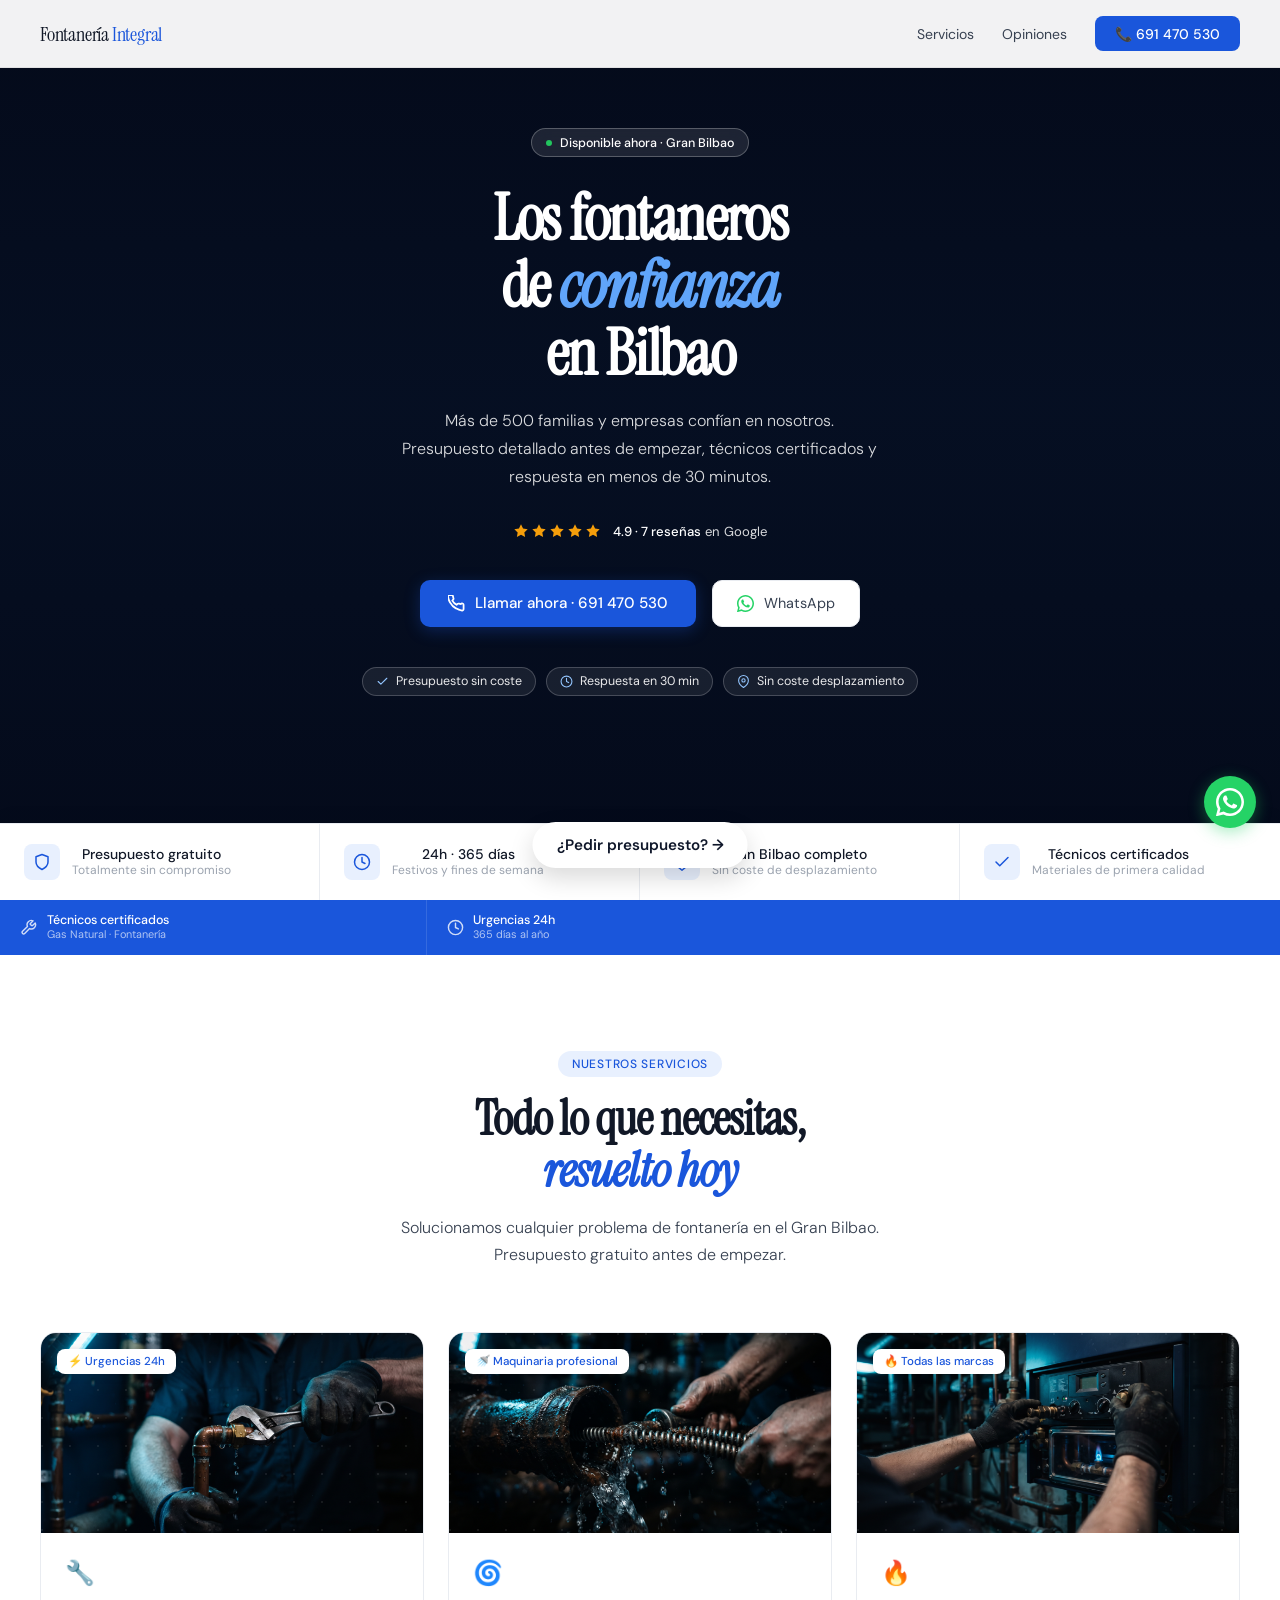
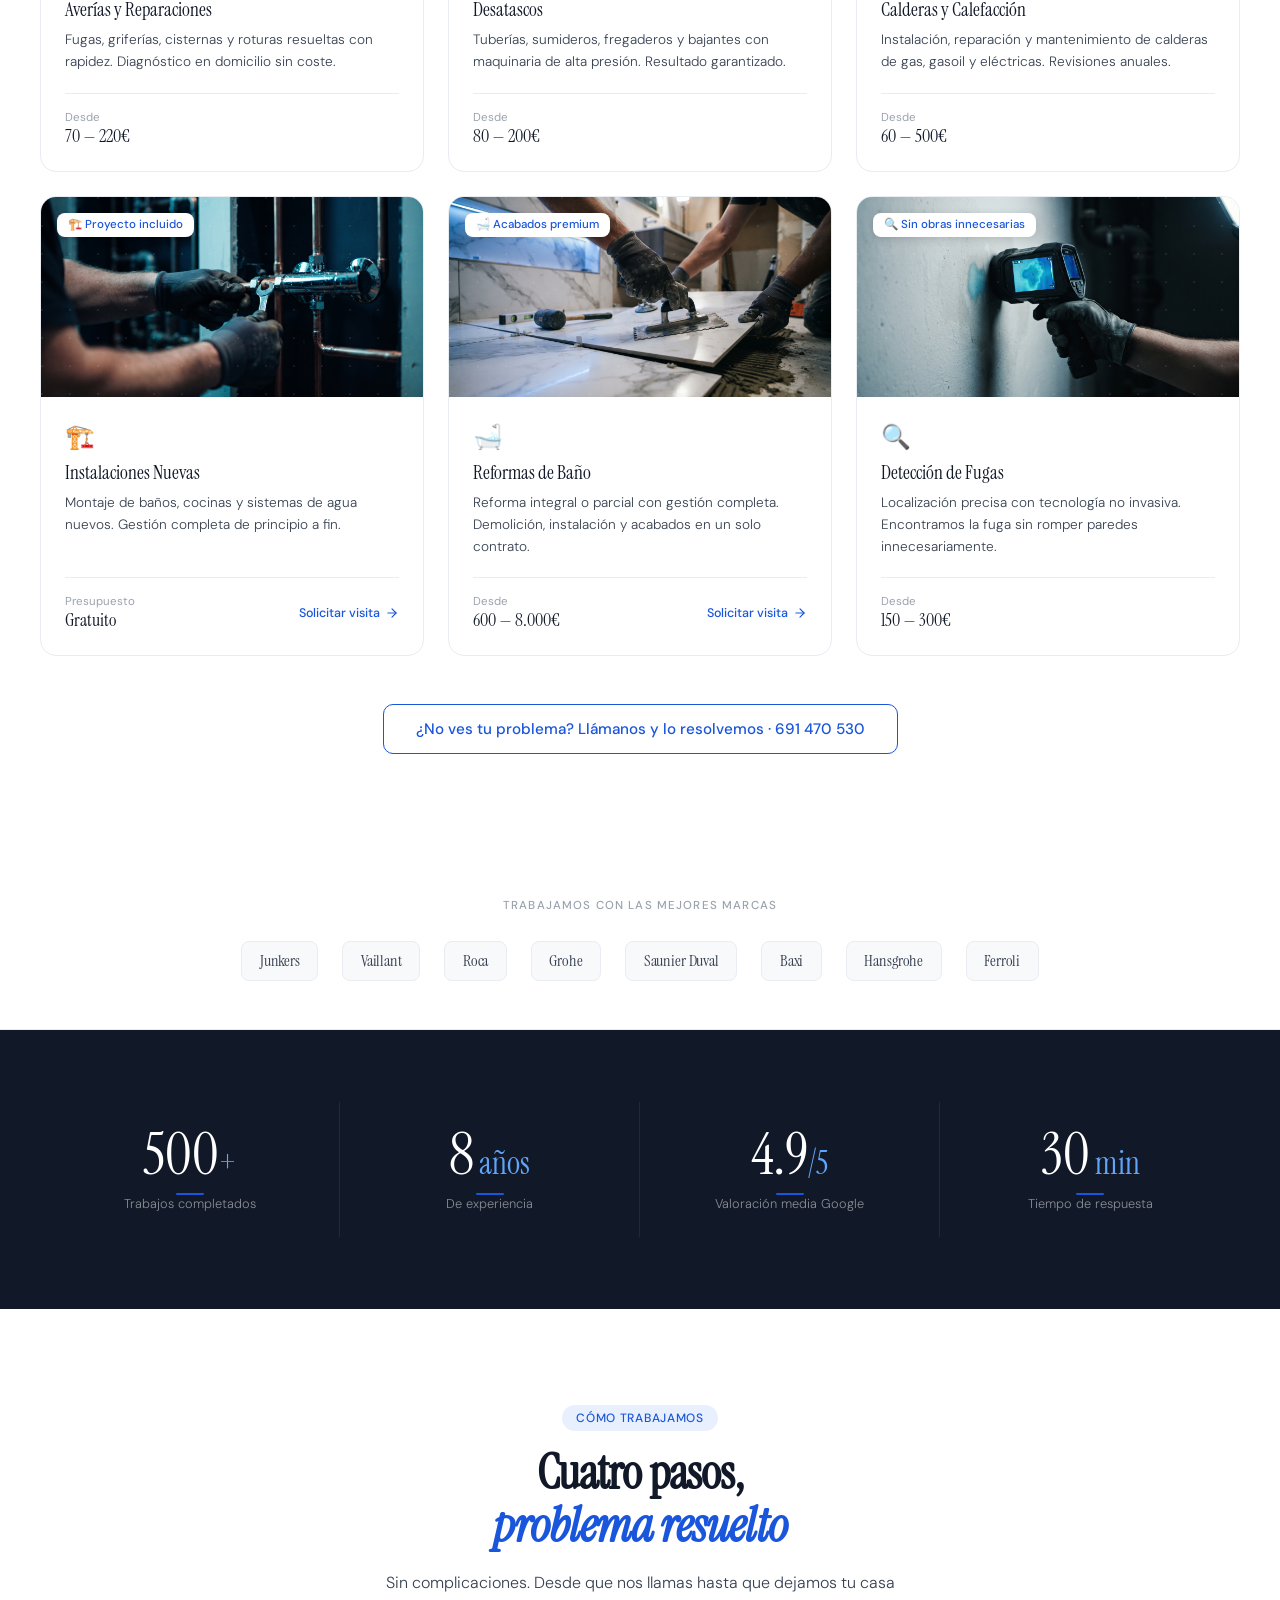
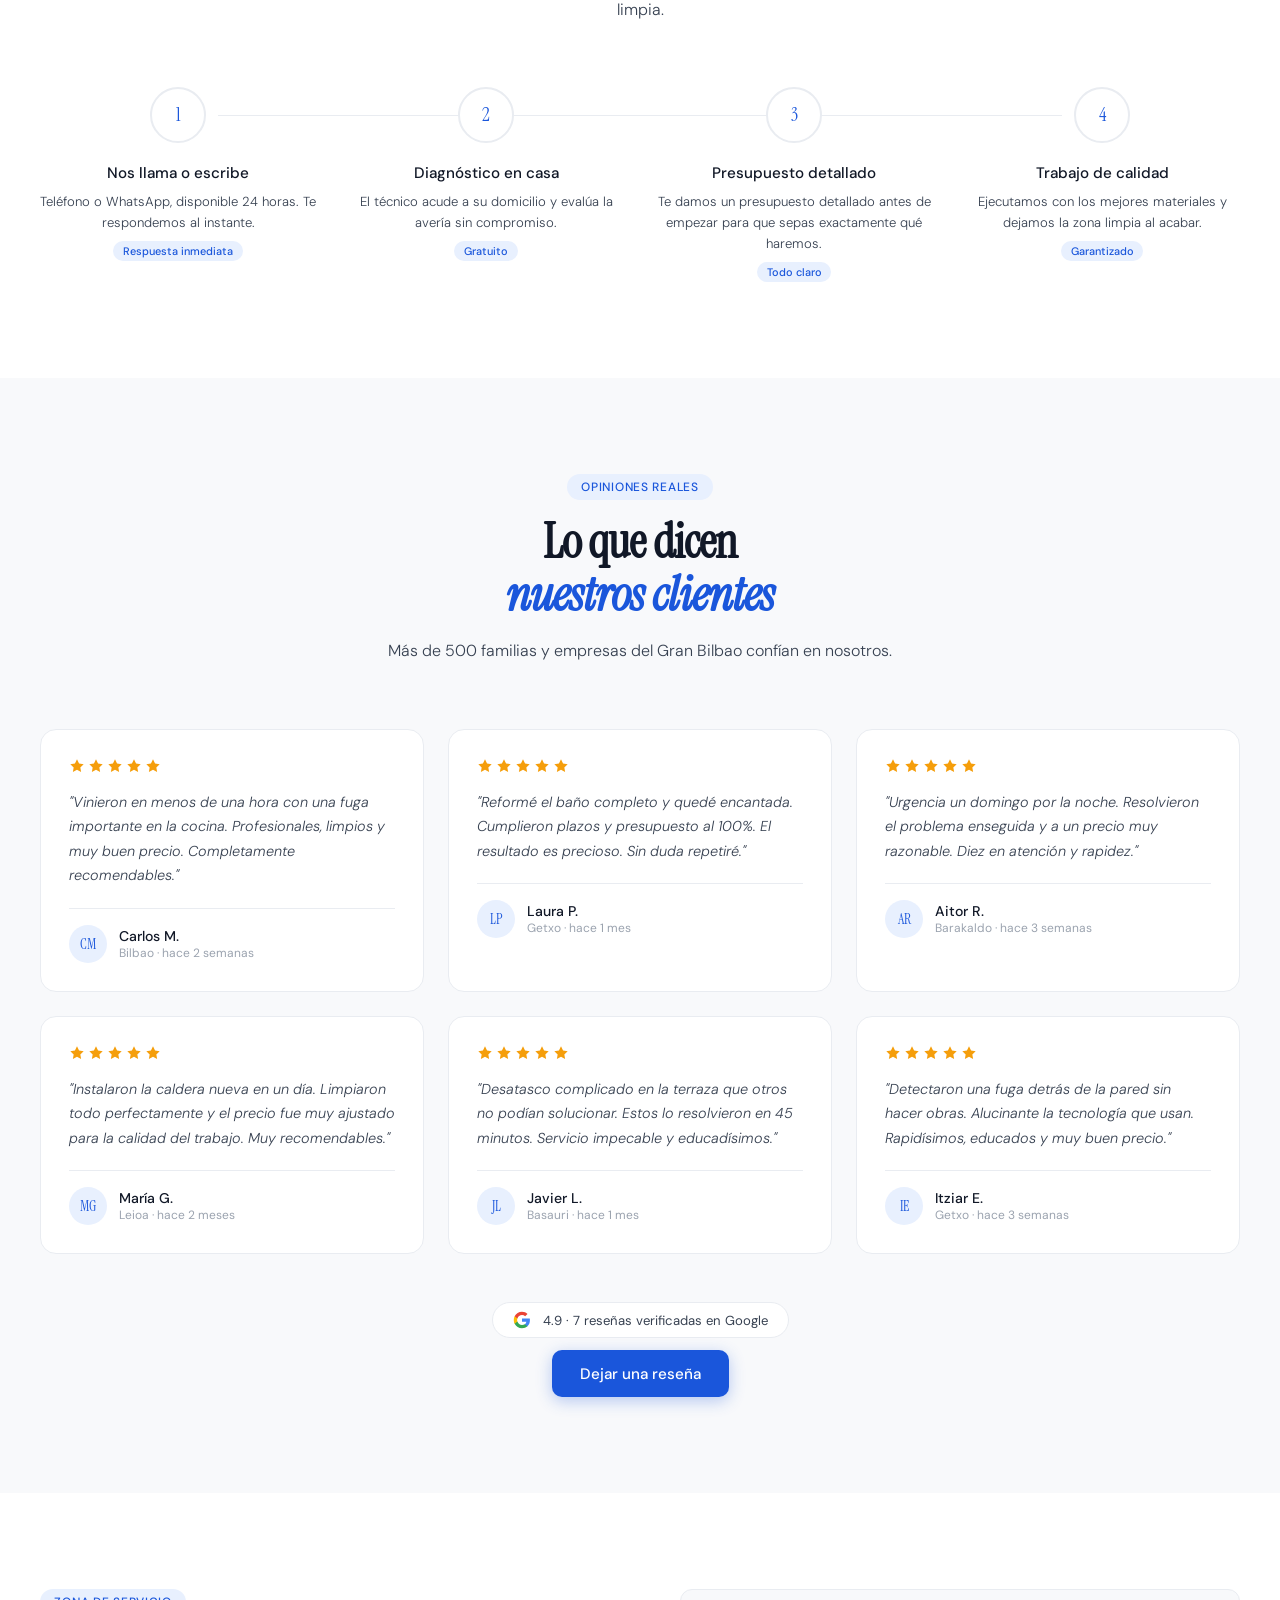
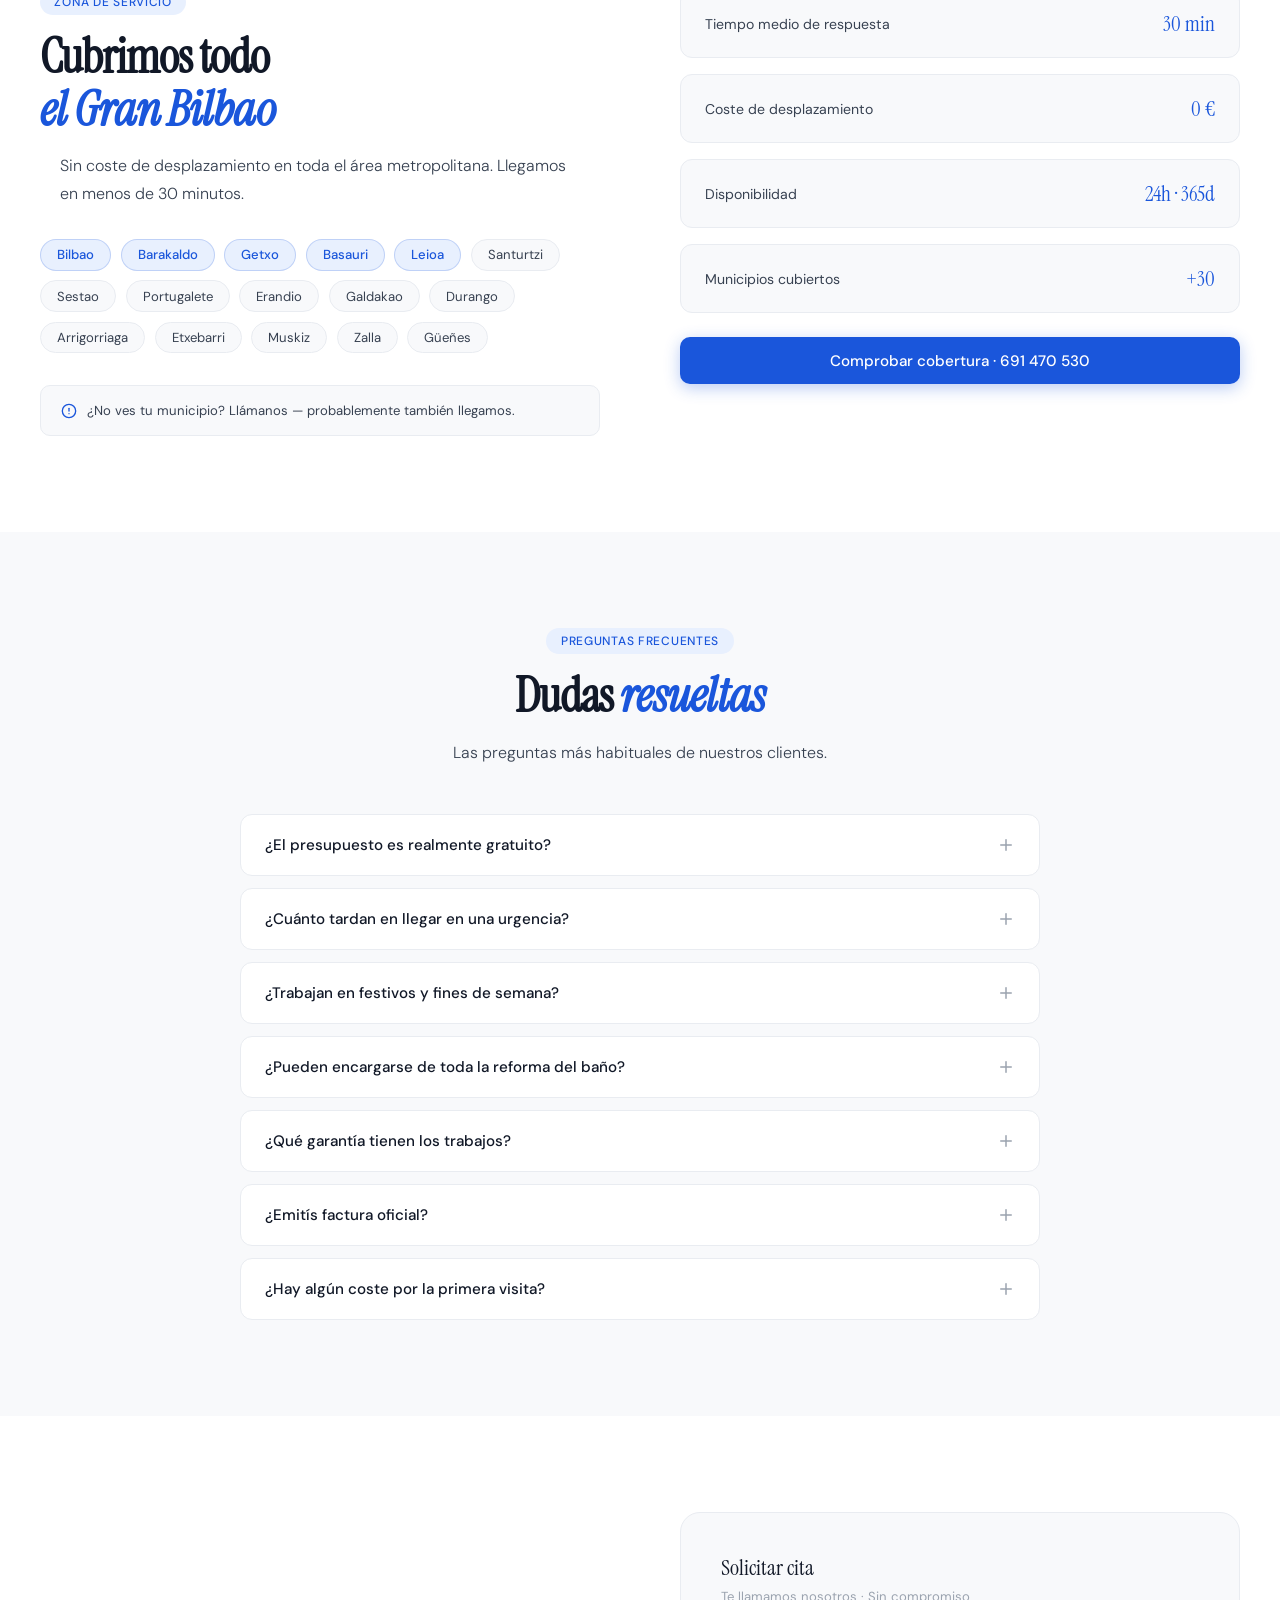
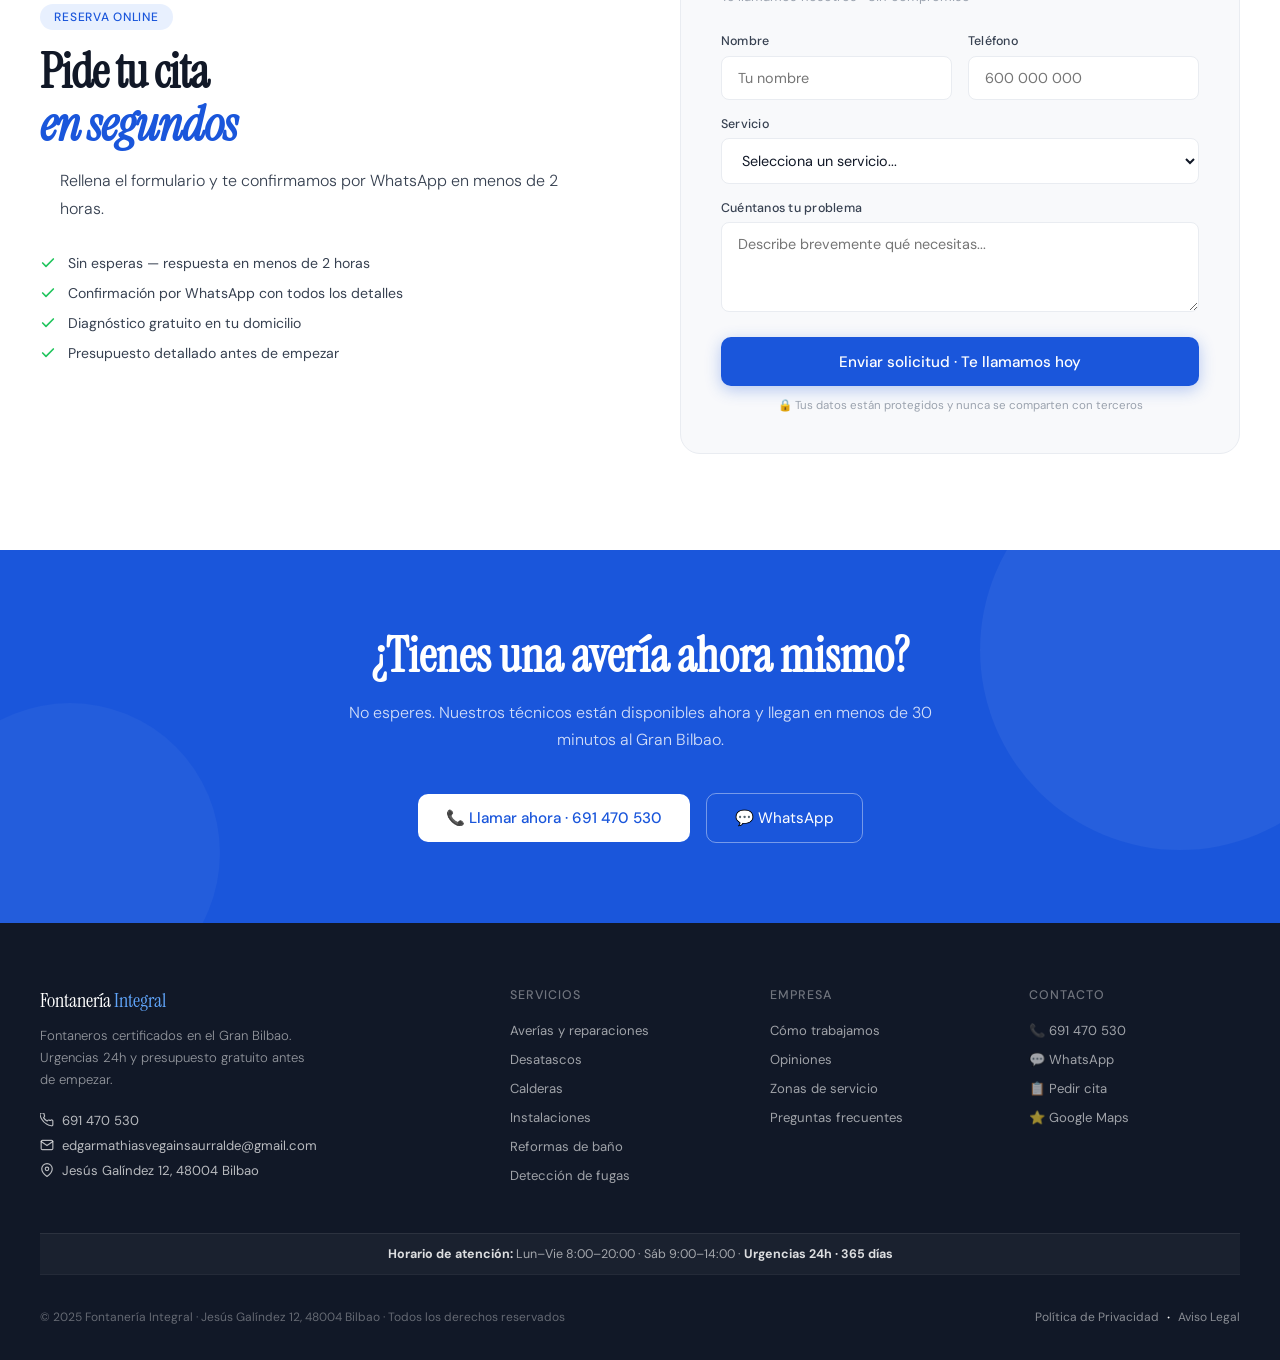
==== commit c15f2165: "update: mover pedir presupuesto de las tarjetas a un boton flotante" ====
--- a/index.html
+++ b/index.html
@@ -1,10 +1,10 @@
-<!DOCTYPE html>
+﻿<!DOCTYPE html>
 <html lang="es">
 <head>
 <meta charset="UTF-8">
 <meta name="viewport" content="width=device-width, initial-scale=1.0">
 <meta name="description" content="Fontanería Integral — Fontaneros en Bilbao. Urgencias 24h, presupuesto gratuito, respuesta en 30 minutos en todo el Gran Bilbao.">
-<title>Fontanería Integral | Fontaneros en Bilbao · 24h · 670 641 530</title>
+<title>Fontanería Integral | Fontaneros en Bilbao · 24h · 691 470 530</title>
 <link rel="preconnect" href="https://fonts.googleapis.com">
 <link rel="preconnect" href="https://fonts.gstatic.com" crossorigin>
 <link href="https://fonts.googleapis.com/css2?family=Instrument+Serif:ital@0;1&family=DM+Sans:opsz,wght@9..40,300;9..40,400;9..40,500;9..40,600&display=swap" rel="stylesheet">
@@ -15,7 +15,7 @@
   "@type": "Plumber",
   "name": "Fontanería Integral",
   "url": "https://fontaneriaintegral.netlify.app",
-  "telephone": "+34670641530",
+  "telephone": "+34691470530",
   "address": {
     "@type": "PostalAddress",
     "streetAddress": "Jesús Galíndez 12",
@@ -54,7 +54,7 @@
   <ul class="nav-menu">
     <li><a href="#servicios">Servicios</a></li>
     <li><a href="#testimonios">Opiniones</a></li>
-    <li><a href="tel:+34670641530" class="nav-btn">📞 670 641 530</a></li>
+    <li><a href="tel:+34691470530" class="nav-btn">📞 691 470 530</a></li>
   </ul>
   <button class="nav-hamburger" id="hamburger" aria-label="Abrir menú">
     <span></span>
@@ -67,7 +67,7 @@
   <a href="#servicios">Servicios</a>
   <a href="#testimonios">Opiniones</a>
   <a href="#faq">FAQ</a>
-  <a href="tel:+34670641530" class="nav-btn" style="margin-top:0.75rem;text-align:center;justify-content:center;">📞 670 641 530</a>
+  <a href="tel:+34691470530" class="nav-btn" style="margin-top:0.75rem;text-align:center;justify-content:center;">📞 691 470 530</a>
 </div>
 
 <!-- HERO -->
@@ -91,7 +91,7 @@
     </h1>
 
     <p class="hero-sub">
-      Más de 500 familias y empresas confían en nosotros. Presupuesto cerrado antes de empezar, técnicos certificados y respuesta en menos de 30 minutos.
+      Más de 500 familias y empresas confían en nosotros. Presupuesto detallado antes de empezar, técnicos certificados y respuesta en menos de 30 minutos.
     </p>
 
     <div class="hero-reviews">
@@ -106,13 +106,13 @@
     </div>
 
     <div class="hero-ctas">
-      <a href="tel:+34670641530" class="btn-primary">
+      <a href="tel:+34691470530" class="btn-primary">
         <svg viewBox="0 0 24 24" fill="none" stroke="currentColor" stroke-width="2.5" stroke-linecap="round" stroke-linejoin="round">
           <path d="M22 16.92v3a2 2 0 01-2.18 2 19.79 19.79 0 01-8.63-3.07A19.5 19.5 0 013.07 10.8a19.79 19.79 0 01-3.07-8.67A2 2 0 012 0h3a2 2 0 012 1.72c.127.96.361 1.903.7 2.81a2 2 0 01-.45 2.11L6.09 7.91a16 16 0 006 6l1.27-1.27a2 2 0 012.11-.45c.907.339 1.85.573 2.81.7A2 2 0 0122 14v2.92z"/>
         </svg>
-        Llamar ahora · 670 641 530
+        Llamar ahora · 691 470 530
       </a>
-      <a href="https://wa.me/34670641530" class="btn-wa">
+      <a href="https://wa.me/34691470530" class="btn-wa">
         <svg viewBox="0 0 24 24"><path d="M17.472 14.382c-.297-.149-1.758-.867-2.03-.967-.273-.099-.471-.148-.67.15-.197.297-.767.966-.94 1.164-.173.199-.347.223-.644.075-.297-.15-1.255-.463-2.39-1.475-.883-.788-1.48-1.761-1.653-2.059-.173-.297-.018-.458.13-.606.134-.133.298-.347.446-.52.149-.174.198-.298.298-.497.099-.198.05-.371-.025-.52-.075-.149-.669-1.612-.916-2.207-.242-.579-.487-.5-.669-.51-.173-.008-.371-.01-.57-.01-.198 0-.52.074-.792.372-.272.297-1.04 1.016-1.04 2.479 0 1.462 1.065 2.875 1.213 3.074.149.198 2.096 3.2 5.077 4.487.709.306 1.262.489 1.694.625.712.227 1.36.195 1.871.118.571-.085 1.758-.719 2.006-1.413.248-.694.248-1.289.173-1.413-.074-.124-.272-.198-.57-.347zM11.999 0C5.373 0 0 5.373 0 12c0 2.117.554 4.107 1.523 5.832L.057 23.486a.5.5 0 00.613.612l5.701-1.456A11.945 11.945 0 0012 24c6.627 0 12-5.373 12-12S18.626 0 11.999 0zm.001 21.818a9.799 9.799 0 01-5.015-1.378l-.36-.213-3.733.954.984-3.68-.233-.372A9.799 9.799 0 012.182 12c0-5.413 4.406-9.818 9.818-9.818 5.413 0 9.818 4.405 9.818 9.818 0 5.412-4.405 9.818-9.818 9.818z"/></svg>
         WhatsApp
       </a>
@@ -131,10 +131,7 @@
         <svg viewBox="0 0 24 24"><path d="M21 10c0 7-9 13-9 13s-9-6-9-13a9 9 0 0118 0z"/><circle cx="12" cy="10" r="3"/></svg>
         Sin coste desplazamiento
       </span>
-      <span class="pill">
-        <svg viewBox="0 0 24 24"><rect x="3" y="11" width="18" height="11" rx="2" ry="2"/><path d="M7 11V7a5 5 0 0110 0v4"/></svg>
-        Precio cerrado
-      </span>
+
     </div>
   </div>
 
@@ -146,7 +143,7 @@
       </div>
       <div>
         <div class="strip-title">Presupuesto gratuito</div>
-        <div class="strip-sub">Sin compromiso · Precio cerrado</div>
+        <div class="strip-sub">Totalmente sin compromiso</div>
       </div>
     </div>
     <div class="strip-item">
@@ -181,7 +178,7 @@
 </section>
 
 <!-- WHATSAPP -->
-<a href="https://wa.me/34670641530" class="wa" aria-label="WhatsApp">
+<a href="https://wa.me/34691470530" class="wa" aria-label="WhatsApp">
   <svg viewBox="0 0 24 24"><path d="M17.472 14.382c-.297-.149-1.758-.867-2.03-.967-.273-.099-.471-.148-.67.15-.197.297-.767.966-.94 1.164-.173.199-.347.223-.644.075-.297-.15-1.255-.463-2.39-1.475-.883-.788-1.48-1.761-1.653-2.059-.173-.297-.018-.458.13-.606.134-.133.298-.347.446-.52.149-.174.198-.298.298-.497.099-.198.05-.371-.025-.52-.075-.149-.669-1.612-.916-2.207-.242-.579-.487-.5-.669-.51-.173-.008-.371-.01-.57-.01-.198 0-.52.074-.792.372-.272.297-1.04 1.016-1.04 2.479 0 1.462 1.065 2.875 1.213 3.074.149.198 2.096 3.2 5.077 4.487.709.306 1.262.489 1.694.625.712.227 1.36.195 1.871.118.571-.085 1.758-.719 2.006-1.413.248-.694.248-1.289.173-1.413-.074-.124-.272-.198-.57-.347zM11.999 0C5.373 0 0 5.373 0 12c0 2.117.554 4.107 1.523 5.832L.057 23.486a.5.5 0 00.613.612l5.701-1.456A11.945 11.945 0 0012 24c6.627 0 12-5.373 12-12S18.626 0 11.999 0zm.001 21.818a9.799 9.799 0 01-5.015-1.378l-.36-.213-3.733.954.984-3.68-.233-.372A9.799 9.799 0 012.182 12c0-5.413 4.406-9.818 9.818-9.818 5.413 0 9.818 4.405 9.818 9.818 0 5.412-4.405 9.818-9.818 9.818z"/></svg>
 </a>
 
@@ -189,13 +186,7 @@
 <!-- TRUST STRIP -->
 <div class="trust-strip">
   <div class="trust-strip-inner">
-    <div class="trust-item">
-      <svg viewBox="0 0 24 24"><path d="M12 22s8-4 8-10V5l-8-3-8 3v7c0 6 8 10 8 10z"/></svg>
-      <div>
-        <div class="trust-label">Seguro RC</div>
-        <div class="trust-sub">Responsabilidad civil</div>
-      </div>
-    </div>
+
     <div class="trust-item">
       <svg viewBox="0 0 24 24"><path d="M14.7 6.3a1 1 0 000 1.4l1.6 1.6a1 1 0 001.4 0l3.77-3.77a6 6 0 01-7.94 7.94l-6.91 6.91a2.12 2.12 0 01-3-3l6.91-6.91a6 6 0 017.94-7.94l-3.76 3.76z"/></svg>
       <div>
@@ -224,7 +215,7 @@
   <div class="services-grid">
 
     <!-- 1. Averías -->
-    <a href="tel:+34670641530" class="svc-card">
+    <a href="tel:+34691470530" class="svc-card">
       <div class="svc-photo svc-photo--averia">
         <span class="svc-photo-emoji">🔧</span>
         <div class="svc-photo-icon">
@@ -243,16 +234,13 @@
             <div class="price-label">Desde</div>
             <div class="price-val">70 — 220€</div>
           </div>
-          <span class="svc-cta">
-            Pedir presupuesto
-            <svg viewBox="0 0 24 24"><line x1="5" y1="12" x2="19" y2="12"/><polyline points="12 5 19 12 12 19"/></svg>
-          </span>
+          
         </div>
       </div>
     </a>
 
     <!-- 2. Desatascos -->
-    <a href="tel:+34670641530" class="svc-card">
+    <a href="tel:+34691470530" class="svc-card">
       <div class="svc-photo svc-photo--desatasco">
         <span class="svc-photo-emoji">🌀</span>
         <div class="svc-photo-icon">
@@ -271,16 +259,13 @@
             <div class="price-label">Desde</div>
             <div class="price-val">80 — 200€</div>
           </div>
-          <span class="svc-cta">
-            Pedir presupuesto
-            <svg viewBox="0 0 24 24"><line x1="5" y1="12" x2="19" y2="12"/><polyline points="12 5 19 12 12 19"/></svg>
-          </span>
+          
         </div>
       </div>
     </a>
 
     <!-- 3. Calderas -->
-    <a href="tel:+34670641530" class="svc-card">
+    <a href="tel:+34691470530" class="svc-card">
       <div class="svc-photo svc-photo--caldera">
         <span class="svc-photo-emoji">🔥</span>
         <div class="svc-photo-icon">
@@ -299,16 +284,13 @@
             <div class="price-label">Desde</div>
             <div class="price-val">60 — 500€</div>
           </div>
-          <span class="svc-cta">
-            Pedir presupuesto
-            <svg viewBox="0 0 24 24"><line x1="5" y1="12" x2="19" y2="12"/><polyline points="12 5 19 12 12 19"/></svg>
-          </span>
+          
         </div>
       </div>
     </a>
 
     <!-- 4. Instalaciones -->
-    <a href="tel:+34670641530" class="svc-card">
+    <a href="tel:+34691470530" class="svc-card">
       <div class="svc-photo svc-photo--instalacion">
         <span class="svc-photo-emoji">🏗️</span>
         <div class="svc-photo-icon">
@@ -337,7 +319,7 @@
     </a>
 
     <!-- 5. Reformas -->
-    <a href="tel:+34670641530" class="svc-card">
+    <a href="tel:+34691470530" class="svc-card">
       <div class="svc-photo svc-photo--reforma">
         <span class="svc-photo-emoji">🛁</span>
         <div class="svc-photo-icon">
@@ -367,7 +349,7 @@
     </a>
 
     <!-- 6. Detección fugas -->
-    <a href="tel:+34670641530" class="svc-card">
+    <a href="tel:+34691470530" class="svc-card">
       <div class="svc-photo svc-photo--fugas">
         <span class="svc-photo-emoji">🔍</span>
         <div class="svc-photo-icon">
@@ -387,10 +369,7 @@
             <div class="price-label">Desde</div>
             <div class="price-val">150 — 300€</div>
           </div>
-          <span class="svc-cta">
-            Pedir presupuesto
-            <svg viewBox="0 0 24 24"><line x1="5" y1="12" x2="19" y2="12"/><polyline points="12 5 19 12 12 19"/></svg>
-          </span>
+          
         </div>
       </div>
     </a>
@@ -398,8 +377,8 @@
   </div>
 
   <div class="services-cta">
-    <a href="tel:+34670641530" class="btn-outline">
-      ¿No ves tu problema? Llámanos y lo resolvemos · 670 641 530
+    <a href="tel:+34691470530" class="btn-outline">
+      ¿No ves tu problema? Llámanos y lo resolvemos · 691 470 530
     </a>
   </div>
 </section>
@@ -470,9 +449,9 @@
     </div>
     <div class="step">
       <div class="step-num">3</div>
-      <div class="step-title">Presupuesto cerrado</div>
-      <p class="step-desc">Precio fijo antes de empezar. Sin sorpresas ni costes ocultos al final.</p>
-      <span class="step-badge">Precio fijo</span>
+      <div class="step-title">Presupuesto detallado</div>
+      <p class="step-desc">Te damos un presupuesto detallado antes de empezar para que sepas exactamente qué haremos.</p>
+      <span class="step-badge">Todo claro</span>
     </div>
     <div class="step">
       <div class="step-num">4</div>
@@ -664,18 +643,10 @@
         <span class="zona-stat-label">Municipios cubiertos</span>
         <span class="zona-stat-val">+30</span>
       </div>
-      <a href="tel:+34670641530" class="btn-primary" style="width:100%;justify-content:center;margin-top:0.5rem;">
-        Comprobar cobertura · 670 641 530
+      <a href="tel:+34691470530" class="btn-primary" style="width:100%;justify-content:center;margin-top:0.5rem;">
+        Comprobar cobertura · 691 470 530
       </a>
     </div>
-  </div>
-
-  <div class="zonas-map">
-    <iframe
-      src="https://www.google.com/maps?q=Jes%C3%BAs+Gal%C3%ADndez+12,+48004+Bilbao&output=embed"
-      width="100%" height="420" style="border:0;" allowfullscreen loading="lazy"
-      referrerpolicy="no-referrer-when-downgrade"
-      title="Zona de cobertura de Fontanería Integral en el Gran Bilbao"></iframe>
   </div>
 </section>
 
@@ -693,7 +664,7 @@
           <svg viewBox="0 0 24 24"><line x1="12" y1="5" x2="12" y2="19"/><line x1="5" y1="12" x2="19" y2="12"/></svg>
         </button>
         <div class="faq-a">
-          <div class="faq-a-inner">Sí, completamente. Nuestro técnico acude a su domicilio, evalúa el problema y le entrega un presupuesto cerrado sin ningún coste ni compromiso.</div>
+          <div class="faq-a-inner">Sí, completamente. Nuestro técnico acude a su domicilio, evalúa el problema y le entrega un presupuesto detallado sin ningún coste ni compromiso.</div>
         </div>
       </div>
       <div class="faq-item">
@@ -721,15 +692,6 @@
         </button>
         <div class="faq-a">
           <div class="faq-a-inner">Sí, realizamos la reforma integral: demolición, fontanería, electricidad básica, alicatado, instalación de sanitarios y acabados finales. Todo en un solo contrato.</div>
-        </div>
-      </div>
-      <div class="faq-item">
-        <button class="faq-q">
-          ¿Qué pasa si el precio final es diferente al presupuesto?
-          <svg viewBox="0 0 24 24"><line x1="12" y1="5" x2="12" y2="19"/><line x1="5" y1="12" x2="19" y2="12"/></svg>
-        </button>
-        <div class="faq-a">
-          <div class="faq-a-inner">No pasa. El presupuesto es cerrado — el precio que aceptas es el precio final. Si durante el trabajo surge algo imprevisto, te lo comunicamos antes de continuar y decides.</div>
         </div>
       </div>
       <div class="faq-item">
@@ -785,7 +747,7 @@
         </div>
         <div class="cita-punto">
           <svg viewBox="0 0 24 24"><polyline points="20 6 9 17 4 12"/></svg>
-          Presupuesto cerrado antes de empezar
+          Presupuesto detallado antes de empezar
         </div>
       </div>
     </div>
@@ -824,7 +786,7 @@
         <textarea placeholder="Describe brevemente qué necesitas..."></textarea>
       </div>
 
-      <button class="btn-form" onclick="window.location.href='tel:+34670641530'">
+      <button class="btn-form" onclick="window.location.href='tel:+34691470530'">
         Enviar solicitud · Te llamamos hoy
       </button>
       <p class="form-nota">🔒 Tus datos están protegidos y nunca se comparten con terceros</p>
@@ -838,8 +800,8 @@
     <h2>¿Tienes una avería ahora mismo?</h2>
     <p>No esperes. Nuestros técnicos están disponibles ahora y llegan en menos de 30 minutos al Gran Bilbao.</p>
     <div class="cta-banner-btns">
-      <a href="tel:+34670641530" class="btn-white">📞 Llamar ahora · 670 641 530</a>
-      <a href="https://wa.me/34670641530" class="btn-white-outline">💬 WhatsApp</a>
+      <a href="tel:+34691470530" class="btn-white">📞 Llamar ahora · 691 470 530</a>
+      <a href="https://wa.me/34691470530" class="btn-white-outline">💬 WhatsApp</a>
     </div>
   </div>
 </div>
@@ -849,11 +811,11 @@
   <div class="footer-inner">
     <div class="footer-brand">
       <div class="footer-logo">Fontanería <b>Integral</b></div>
-      <p class="footer-desc">Fontaneros certificados en el Gran Bilbao. Urgencias 24h, presupuesto gratuito y precio cerrado antes de empezar.</p>
+      <p class="footer-desc">Fontaneros certificados en el Gran Bilbao. Urgencias 24h y presupuesto gratuito antes de empezar.</p>
       <div class="footer-contact">
-        <a href="tel:+34670641530">
+        <a href="tel:+34691470530">
           <svg viewBox="0 0 24 24"><path d="M22 16.92v3a2 2 0 01-2.18 2 19.79 19.79 0 01-8.63-3.07A19.5 19.5 0 013.07 10.8a19.79 19.79 0 01-3.07-8.67A2 2 0 012 0h3a2 2 0 012 1.72c.127.96.361 1.903.7 2.81a2 2 0 01-.45 2.11L6.09 7.91a16 16 0 006 6l1.27-1.27a2 2 0 012.11-.45c.907.339 1.85.573 2.81.7A2 2 0 0122 14v2.92z"/></svg>
-          670 641 530
+          691 470 530
         </a>
         <a href="mailto:edgarmathiasvegainsaurralde@gmail.com">
           <svg viewBox="0 0 24 24"><path d="M4 4h16c1.1 0 2 .9 2 2v12c0 1.1-.9 2-2 2H4c-1.1 0-2-.9-2-2V6c0-1.1.9-2 2-2z"/><polyline points="22,6 12,13 2,6"/></svg>
@@ -891,8 +853,8 @@
     <div class="footer-col">
       <h4>Contacto</h4>
       <ul>
-        <li><a href="tel:+34670641530">📞 670 641 530</a></li>
-        <li><a href="https://wa.me/34670641530">💬 WhatsApp</a></li>
+        <li><a href="tel:+34691470530">📞 691 470 530</a></li>
+        <li><a href="https://wa.me/34691470530">💬 WhatsApp</a></li>
         <li><a href="#cita">📋 Pedir cita</a></li>
         <li><a href="#">⭐ Google Maps</a></li>
       </ul>
@@ -917,7 +879,7 @@
   <div class="modal-box">
     <button class="modal-close" onclick="closeModal('modal-privacidad')" aria-label="Cerrar">&times;</button>
     <h2 id="modal-priv-title">Política de Privacidad</h2>
-    <p><strong>Responsable:</strong> Fontanería Integral · Jesús Galíndez 12, 48004 Bilbao · <a href="mailto:info@fontaneriaintegral.es">info@fontaneriaintegral.es</a> · Tel. 670 641 530</p>
+    <p><strong>Responsable:</strong> Fontanería Integral · Jesús Galíndez 12, 48004 Bilbao · <a href="mailto:info@fontaneriaintegral.es">info@fontaneriaintegral.es</a> · Tel. 691 470 530</p>
     <h3>Finalidad</h3>
     <p>Los datos personales que nos facilite a través del formulario de contacto (nombre, teléfono, descripción de la avería) se utilizan exclusivamente para gestionar su solicitud de servicio y ponernos en contacto con usted.</p>
     <h3>Legitimación</h3>
@@ -940,7 +902,7 @@
     <h2 id="modal-aviso-title">Aviso Legal</h2>
     <p><strong>Titular:</strong> Fontanería Integral</p>
     <p><strong>Domicilio:</strong> Jesús Galíndez 12, 48004 Bilbao (Bizkaia)</p>
-    <p><strong>Teléfono:</strong> 670 641 530</p>
+    <p><strong>Teléfono:</strong> 691 470 530</p>
     <p><strong>Correo:</strong> <a href="mailto:info@fontaneriaintegral.es">info@fontaneriaintegral.es</a></p>
     <h3>Objeto</h3>
     <p>El presente Aviso Legal regula el acceso y uso del sitio web de Fontanería Integral, en cumplimiento de la Ley 34/2002, de 11 de julio, de Servicios de la Sociedad de la Información y Comercio Electrónico (LSSI-CE).</p>
@@ -953,18 +915,95 @@
   </div>
 </div>
 
-<!-- MODAL EXIT-INTENT -->
-<div class="modal-overlay" id="modal-exit" role="dialog" aria-modal="true" aria-labelledby="modal-exit-title">
-  <div class="exit-modal-box">
-    <button class="modal-close" onclick="closeModal('modal-exit')" aria-label="Cerrar">&times;</button>
-    <div class="exit-modal-tag">Antes de irte</div>
-    <h2 id="modal-exit-title" class="exit-modal-title">¿Te vas sin presupuesto?</h2>
-    <p class="exit-modal-sub">Es gratis, sin compromiso y te respondemos hoy mismo.</p>
-    <a href="https://wa.me/34670641530" class="btn-primary exit-modal-cta" target="_blank" rel="noopener">
-      <svg viewBox="0 0 24 24"><path d="M17.472 14.382c-.297-.149-1.758-.867-2.03-.967-.273-.099-.471-.148-.67.15-.197.297-.767.966-.94 1.164-.173.199-.347.223-.644.075-.297-.15-1.255-.463-2.39-1.475-.883-.788-1.48-1.761-1.653-2.059-.173-.297-.018-.458.13-.606.134-.133.298-.347.446-.52.149-.174.198-.298.298-.497.099-.198.05-.371-.025-.52-.075-.149-.669-1.612-.916-2.207-.242-.579-.487-.5-.669-.51-.173-.008-.371-.01-.57-.01-.198 0-.52.074-.792.372-.272.297-1.04 1.016-1.04 2.479 0 1.462 1.065 2.875 1.213 3.074.149.198 2.096 3.2 5.077 4.487.709.306 1.262.489 1.694.625.712.227 1.36.195 1.871.118.571-.085 1.758-.719 2.006-1.413.248-.694.248-1.289.173-1.413-.074-.124-.272-.198-.57-.347zM11.999 0C5.373 0 0 5.373 0 12c0 2.117.554 4.107 1.523 5.832L.057 23.486a.5.5 0 00.613.612l5.701-1.456A11.945 11.945 0 0012 24c6.627 0 12-5.373 12-12S18.626 0 11.999 0zm.001 21.818a9.799 9.799 0 01-5.015-1.378l-.36-.213-3.733.954.984-3.68-.233-.372A9.799 9.799 0 012.182 12c0-5.413 4.406-9.818 9.818-9.818 5.413 0 9.818 4.405 9.818 9.818 0 5.412-4.405 9.818-9.818 9.818z"/></svg>
-      Escríbenos por WhatsApp
-    </a>
-    <p class="exit-modal-phone">O llámanos al <a href="tel:+34670641530">670 641 530</a></p>
+
+
+<a href="#" onclick="openPresupuestoModal(event)" class="floating-presupuesto-btn open-modal-btn">¿Pedir presupuesto? &rarr;</a>
+<!-- MODAL DE PRESUPUESTO MULTI-PASO -->
+<div class="modal-overlay" id="modal-presupuesto">
+  <div class="modal-presupuesto-box">
+    <button class="modal-presupuesto-close" onclick="closeModal('modal-presupuesto')" aria-label="Cerrar">&times;</button>
+    
+    <div class="modal-p-header" id="mp-header">
+      <div class="modal-p-step-text">PASO <span id="mp-step-num">1</span> DE 3</div>
+      <h2 class="modal-p-title" id="mp-title">Servicio</h2>
+      <div class="modal-p-progress">
+        <div class="mp-bar active" id="mp-bar-1"></div>
+        <div class="mp-bar" id="mp-bar-2"></div>
+        <div class="mp-bar" id="mp-bar-3"></div>
+      </div>
+    </div>
+
+    <div class="modal-p-body">
+      <!-- PASO 1 -->
+      <div class="mp-step active" id="mp-step-1">
+        <p class="mp-question">¿Qué tipo de trabajo necesitas?</p>
+        <div class="mp-services-grid">
+          <div class="mp-service-card" onclick="selectService(this, 'Averías')">
+            <span class="mp-svc-icon">🔧</span>
+            <span class="mp-svc-name">Averías</span>
+          </div>
+          <div class="mp-service-card" onclick="selectService(this, 'Desatascos')">
+            <span class="mp-svc-icon">🌀</span>
+            <span class="mp-svc-name">Desatascos</span>
+          </div>
+          <div class="mp-service-card" onclick="selectService(this, 'Calderas')">
+            <span class="mp-svc-icon">🔥</span>
+            <span class="mp-svc-name">Calderas</span>
+          </div>
+          <div class="mp-service-card" onclick="selectService(this, 'Instalaciones')">
+            <span class="mp-svc-icon">🏗️</span>
+            <span class="mp-svc-name">Instalaciones</span>
+          </div>
+          <div class="mp-service-card" onclick="selectService(this, 'Reformas')">
+            <span class="mp-svc-icon">🛁</span>
+            <span class="mp-svc-name">Reformas</span>
+          </div>
+          <div class="mp-service-card" onclick="selectService(this, 'Fugas')">
+            <span class="mp-svc-icon">🔍</span>
+            <span class="mp-svc-name">Fugas</span>
+          </div>
+        </div>
+      </div>
+
+      <!-- PASO 2 -->
+      <div class="mp-step" id="mp-step-2">
+        <label class="mp-label">DESCRIBE EL TRABAJO</label>
+        <textarea id="mp-desc" class="mp-textarea" placeholder="Ej: Tengo una fuga bajo el lavabo, lleva días goteando..."></textarea>
+        
+        <label class="mp-label">MUNICIPIO</label>
+        <input type="text" id="mp-municipio" class="mp-input" placeholder="Selecciona tu municipio (Ej: Bilbao, Barakaldo...)">
+        
+        <label class="mp-checkbox-label">
+          <input type="checkbox" id="mp-urgente">
+          <span class="mp-checkbox-text">Es urgente (necesito atención lo antes posible)</span>
+        </label>
+      </div>
+
+      <!-- PASO 3 -->
+      <div class="mp-step" id="mp-step-3">
+        <p class="mp-info-text">Te contactaremos para enviarte presupuestos verificados de profesionales de tu zona.</p>
+        
+        <label class="mp-label">NOMBRE</label>
+        <input type="text" id="mp-nombre" class="mp-input" placeholder="Tu nombre">
+        
+        <label class="mp-label">TELÉFONO</label>
+        <input type="tel" id="mp-telefono" class="mp-input" placeholder="+34 6XX XXX XXX">
+        
+        <p class="mp-legal-text">Tus datos solo se usan para enviarte presupuestos. No compartimos tu información con terceros sin tu consentimiento.</p>
+      </div>
+      
+      <!-- PASO 4 (Éxito) -->
+      <div class="mp-step" id="mp-step-4">
+        <div class="mp-success-icon">✅</div>
+        <h3 class="mp-success-title">¡Solicitud enviada!</h3>
+        <p class="mp-info-text" style="text-align:center;">Un fontanero de tu zona se pondrá en contacto contigo en breve al teléfono indicado.</p>
+      </div>
+    </div>
+
+    <div class="modal-p-footer" id="mp-footer">
+      <button class="mp-btn-back" id="mp-btn-back" onclick="prevStep()">← Atrás</button>
+      <button class="mp-btn-next" id="mp-btn-next" onclick="nextStep()" disabled>Continuar →</button>
+    </div>
   </div>
 </div>
 
--- a/style.css
+++ b/style.css
@@ -363,12 +363,12 @@
 .svc-card:hover .svc-photo{filter:brightness(1.08);}
 
 /* Gradientes únicos por servicio */
-.svc-photo--averia    { background:linear-gradient(135deg,#0f2044 0%,#1a56db 100%); }
-.svc-photo--desatasco { background:linear-gradient(135deg,#064e3b 0%,#059669 100%); }
-.svc-photo--caldera   { background:linear-gradient(135deg,#7c2d12 0%,#ea580c 100%); }
-.svc-photo--instalacion{ background:linear-gradient(135deg,#1e3a5f 0%,#3b82f6 100%); }
-.svc-photo--reforma   { background:linear-gradient(135deg,#2d1b69 0%,#7c3aed 100%); }
-.svc-photo--fugas     { background:linear-gradient(135deg,#0c4a6e 0%,#0ea5e9 100%); }
+.svc-photo--averia    { background: url('./assets/averia.jpg') center/cover; }
+.svc-photo--desatasco { background: url('./assets/desatasco.jpg') center/cover; }
+.svc-photo--caldera   { background: url('./assets/caldera.jpg') center/cover; }
+.svc-photo--instalacion{ background: url('./assets/instalacion.jpg') center/cover; }
+.svc-photo--reforma   { background: url('./assets/reforma.jpg') center/cover; }
+.svc-photo--fugas     { background: url('./assets/fugas.jpg') center/cover; }
 
 /* Patrón de fondo sutil */
 .svc-photo::before{
@@ -380,27 +380,13 @@
 
 /* Icono SVG decorativo centrado */
 .svc-photo-icon{
-  position:absolute;
-  bottom:-20px; right:-20px;
-  opacity:0.15;
-  pointer-events:none;
-  transition:opacity 0.3s,transform 0.3s;
-}
-.svc-card:hover .svc-photo-icon{ opacity:0.22; transform:scale(1.05); }
-.svc-photo-icon svg{
-  width:180px;height:180px;
-  fill:white;stroke:none;
+  display: none !important;
 }
 
 /* Emoji centrado como elemento visual principal */
 .svc-photo-emoji{
-  font-size:3.5rem;
-  position:relative;
-  z-index:1;
-  filter:drop-shadow(0 4px 12px rgba(0,0,0,0.3));
-  transition:transform 0.3s;
-}
-.svc-card:hover .svc-photo-emoji{ transform:scale(1.1) translateY(-3px); }
+  display: none !important;
+}
 
 .svc-badge{
   position:absolute;top:1rem;left:1rem;
@@ -647,15 +633,6 @@
   font-size:1.3rem;color:var(--blue);
 }
 
-.zonas-map{
-  margin-top:3.5rem;
-  border-radius:16px;
-  overflow:hidden;
-  border:1px solid var(--gray-2);
-  box-shadow:0 8px 32px rgba(0,0,0,0.08);
-}
-.zonas-map iframe{display:block;width:100%;height:420px;}
-
 /* ══════════════════════════════════
    FAQ
 ══════════════════════════════════ */
@@ -894,7 +871,6 @@
 /* ── RESPONSIVE general ── */
 @media(max-width:900px){
   .zonas-inner,.cita-inner{grid-template-columns:1fr;gap:3rem;}
-  .zonas-map iframe{height:280px;}
   .steps{grid-template-columns:1fr 1fr;gap:2rem;}
   .steps::before{display:none;}
   .reviews-grid{grid-template-columns:1fr;}
@@ -1121,27 +1097,273 @@
   .modal-box{padding:1.5rem 1.25rem;}
 }
 
-/* ── MODAL EXIT-INTENT ── */
-.exit-modal-box{
-  background:#fff;border-radius:1.25rem;max-width:420px;width:100%;
-  padding:2.5rem 2rem 2.25rem;position:relative;
-  box-shadow:0 24px 64px rgba(0,0,0,0.25);
-}
-.exit-modal-tag{
-  font-size:0.72rem;font-weight:600;letter-spacing:0.1em;text-transform:uppercase;
-  color:var(--blue);margin-bottom:0.75rem;
-}
-.exit-modal-title{
-  font-family:'Instrument Serif',serif;
-  font-size:1.9rem;line-height:1.15;
-  color:var(--ink);margin-bottom:0.75rem;
-}
-.exit-modal-sub{font-size:0.92rem;color:var(--ink-2);line-height:1.6;margin-bottom:1.75rem;}
-.exit-modal-cta{width:100%;justify-content:center;margin-bottom:1rem;}
-.exit-modal-phone{font-size:0.85rem;color:var(--gray-3);text-align:center;}
-.exit-modal-phone a{color:var(--ink);font-weight:500;text-decoration:none;}
-.exit-modal-phone a:hover{color:var(--blue);}
-@media(max-width:600px){
-  .exit-modal-box{padding:2rem 1.5rem;}
-}
-
+
+/* =========================================
+   MODAL DE PRESUPUESTO MULTI-PASO
+   ========================================= */
+#modal-presupuesto {
+  /* Inherits from .modal-overlay */
+  backdrop-filter: blur(5px);
+}
+
+.modal-presupuesto-box {
+  background: #ffffff;
+  width: 90%;
+  max-width: 500px;
+  border-radius: 20px;
+  position: relative;
+  display: flex;
+  flex-direction: column;
+  overflow: hidden;
+  box-shadow: 0 20px 40px rgba(0,0,0,0.15);
+  font-family: 'DM Sans', sans-serif;
+  animation: modalFadeIn 0.3s ease-out;
+}
+
+.modal-presupuesto-close {
+  position: absolute;
+  top: 1.5rem;
+  right: 1.5rem;
+  background: #f1f5f9;
+  border: none;
+  width: 32px;
+  height: 32px;
+  border-radius: 50%;
+  font-size: 1.2rem;
+  color: #64748b;
+  cursor: pointer;
+  display: flex;
+  align-items: center;
+  justify-content: center;
+  transition: all 0.2s;
+  z-index: 10;
+}
+.modal-presupuesto-close:hover {
+  background: #e2e8f0;
+  color: #0f172a;
+}
+
+.modal-p-header {
+  padding: 2rem 2rem 1.5rem 2rem;
+  border-bottom: 1px solid #f1f5f9;
+}
+
+.modal-p-step-text {
+  font-size: 0.75rem;
+  font-weight: 600;
+  color: #94a3b8;
+  letter-spacing: 0.05em;
+  text-transform: uppercase;
+  margin-bottom: 0.5rem;
+}
+
+.modal-p-title {
+  font-family: 'Instrument Serif', serif;
+  font-size: 2rem;
+  color: #0f172a;
+  margin: 0 0 1.5rem 0;
+  font-style: italic;
+}
+
+.modal-p-progress {
+  display: flex;
+  gap: 0.5rem;
+}
+.mp-bar {
+  flex: 1;
+  height: 4px;
+  background: #e2e8f0;
+  border-radius: 2px;
+  transition: background 0.3s;
+}
+.mp-bar.active {
+  background: #0f172a;
+}
+
+.modal-p-body {
+  padding: 2rem;
+  position: relative;
+  min-height: 300px;
+}
+
+.mp-step {
+  display: none;
+  animation: fadeIn 0.4s;
+}
+.mp-step.active {
+  display: block;
+}
+
+/* PASO 1 */
+.mp-question {
+  color: #64748b;
+  font-size: 1rem;
+  margin-bottom: 1.5rem;
+  margin-top: 0;
+}
+.mp-services-grid {
+  display: grid;
+  grid-template-columns: 1fr 1fr;
+  gap: 1rem;
+  max-height: 350px;
+  overflow-y: auto;
+  padding-right: 0.5rem;
+}
+.mp-services-grid::-webkit-scrollbar { width: 6px; }
+.mp-services-grid::-webkit-scrollbar-track { background: transparent; }
+.mp-services-grid::-webkit-scrollbar-thumb { background: #cbd5e1; border-radius: 3px; }
+
+.mp-service-card {
+  border: 1px solid #e2e8f0;
+  border-radius: 12px;
+  padding: 1rem;
+  cursor: pointer;
+  display: flex;
+  flex-direction: column;
+  gap: 0.5rem;
+  transition: all 0.2s;
+  background: #fff;
+}
+.mp-service-card:hover {
+  border-color: #cbd5e1;
+  background: #f8fafc;
+}
+.mp-service-card.selected {
+  border-color: #0f172a;
+  background: #f8fafc;
+  box-shadow: 0 0 0 1px #0f172a;
+}
+.mp-svc-icon { font-size: 1.5rem; }
+.mp-svc-name { font-size: 0.9rem; font-weight: 500; color: #334155; }
+
+/* PASOS 2 Y 3 */
+.mp-label {
+  display: block;
+  font-size: 0.75rem;
+  font-weight: 600;
+  color: #94a3b8;
+  letter-spacing: 0.05em;
+  text-transform: uppercase;
+  margin-bottom: 0.5rem;
+  margin-top: 1.5rem;
+}
+.mp-label:first-child { margin-top: 0; }
+
+.mp-textarea, .mp-input {
+  width: 100%;
+  border: 1px solid #e2e8f0;
+  border-radius: 12px;
+  padding: 1rem;
+  font-size: 0.95rem;
+  font-family: inherit;
+  color: #334155;
+  transition: border-color 0.2s;
+  outline: none;
+  background: #fff;
+}
+.mp-textarea:focus, .mp-input:focus {
+  border-color: #94a3b8;
+}
+.mp-textarea {
+  resize: vertical;
+  min-height: 100px;
+}
+.mp-checkbox-label {
+  display: flex;
+  align-items: center;
+  gap: 0.75rem;
+  margin-top: 1.5rem;
+  cursor: pointer;
+}
+.mp-checkbox-text {
+  font-size: 0.9rem;
+  color: #475569;
+}
+.mp-info-text, .mp-legal-text {
+  font-size: 0.95rem;
+  color: #64748b;
+  line-height: 1.5;
+  margin: 0;
+}
+.mp-legal-text {
+  font-size: 0.8rem;
+  margin-top: 1.5rem;
+}
+
+/* PASO 4 */
+.mp-success-icon {
+  font-size: 4rem;
+  text-align: center;
+  margin-bottom: 1rem;
+}
+.mp-success-title {
+  text-align: center;
+  font-size: 1.5rem;
+  font-weight: 600;
+  color: #0f172a;
+  margin-bottom: 0.5rem;
+}
+
+/* FOOTER */
+.modal-p-footer {
+  padding: 1.5rem 2rem 2rem 2rem;
+  display: flex;
+  justify-content: space-between;
+  align-items: center;
+}
+.mp-btn-back {
+  background: none;
+  border: none;
+  font-size: 0.95rem;
+  color: #94a3b8;
+  cursor: pointer;
+  font-family: inherit;
+  transition: color 0.2s;
+}
+.mp-btn-back:hover { color: #475569; }
+
+.mp-btn-next {
+  background: #0f172a;
+  color: #fff;
+  border: none;
+  padding: 0.8rem 1.5rem;
+  border-radius: 30px;
+  font-size: 0.95rem;
+  font-weight: 500;
+  cursor: pointer;
+  font-family: inherit;
+  transition: background 0.2s, opacity 0.2s;
+}
+.mp-btn-next:hover:not(:disabled) { background: #1e293b; }
+.mp-btn-next:disabled {
+  opacity: 0.5;
+  cursor: not-allowed;
+}
+
+/* =========================================
+   FLOATING PRESUPUESTO BUTTON
+   ========================================= */
+.floating-presupuesto-btn {
+  position: fixed;
+  bottom: 2rem;
+  left: 50%;
+  transform: translateX(-50%);
+  background: #ffffff;
+  color: #0f172a;
+  padding: 0.8rem 1.5rem;
+  border-radius: 30px;
+  box-shadow: 0 10px 25px rgba(0,0,0,0.15);
+  font-family: 'DM Sans', sans-serif;
+  font-weight: 600;
+  font-size: 0.95rem;
+  text-decoration: none;
+  z-index: 99;
+  display: flex;
+  align-items: center;
+  gap: 0.5rem;
+  transition: transform 0.2s, box-shadow 0.2s;
+}
+.floating-presupuesto-btn:hover {
+  transform: translateX(-50%) translateY(-3px);
+  box-shadow: 0 15px 30px rgba(0,0,0,0.2);
+}
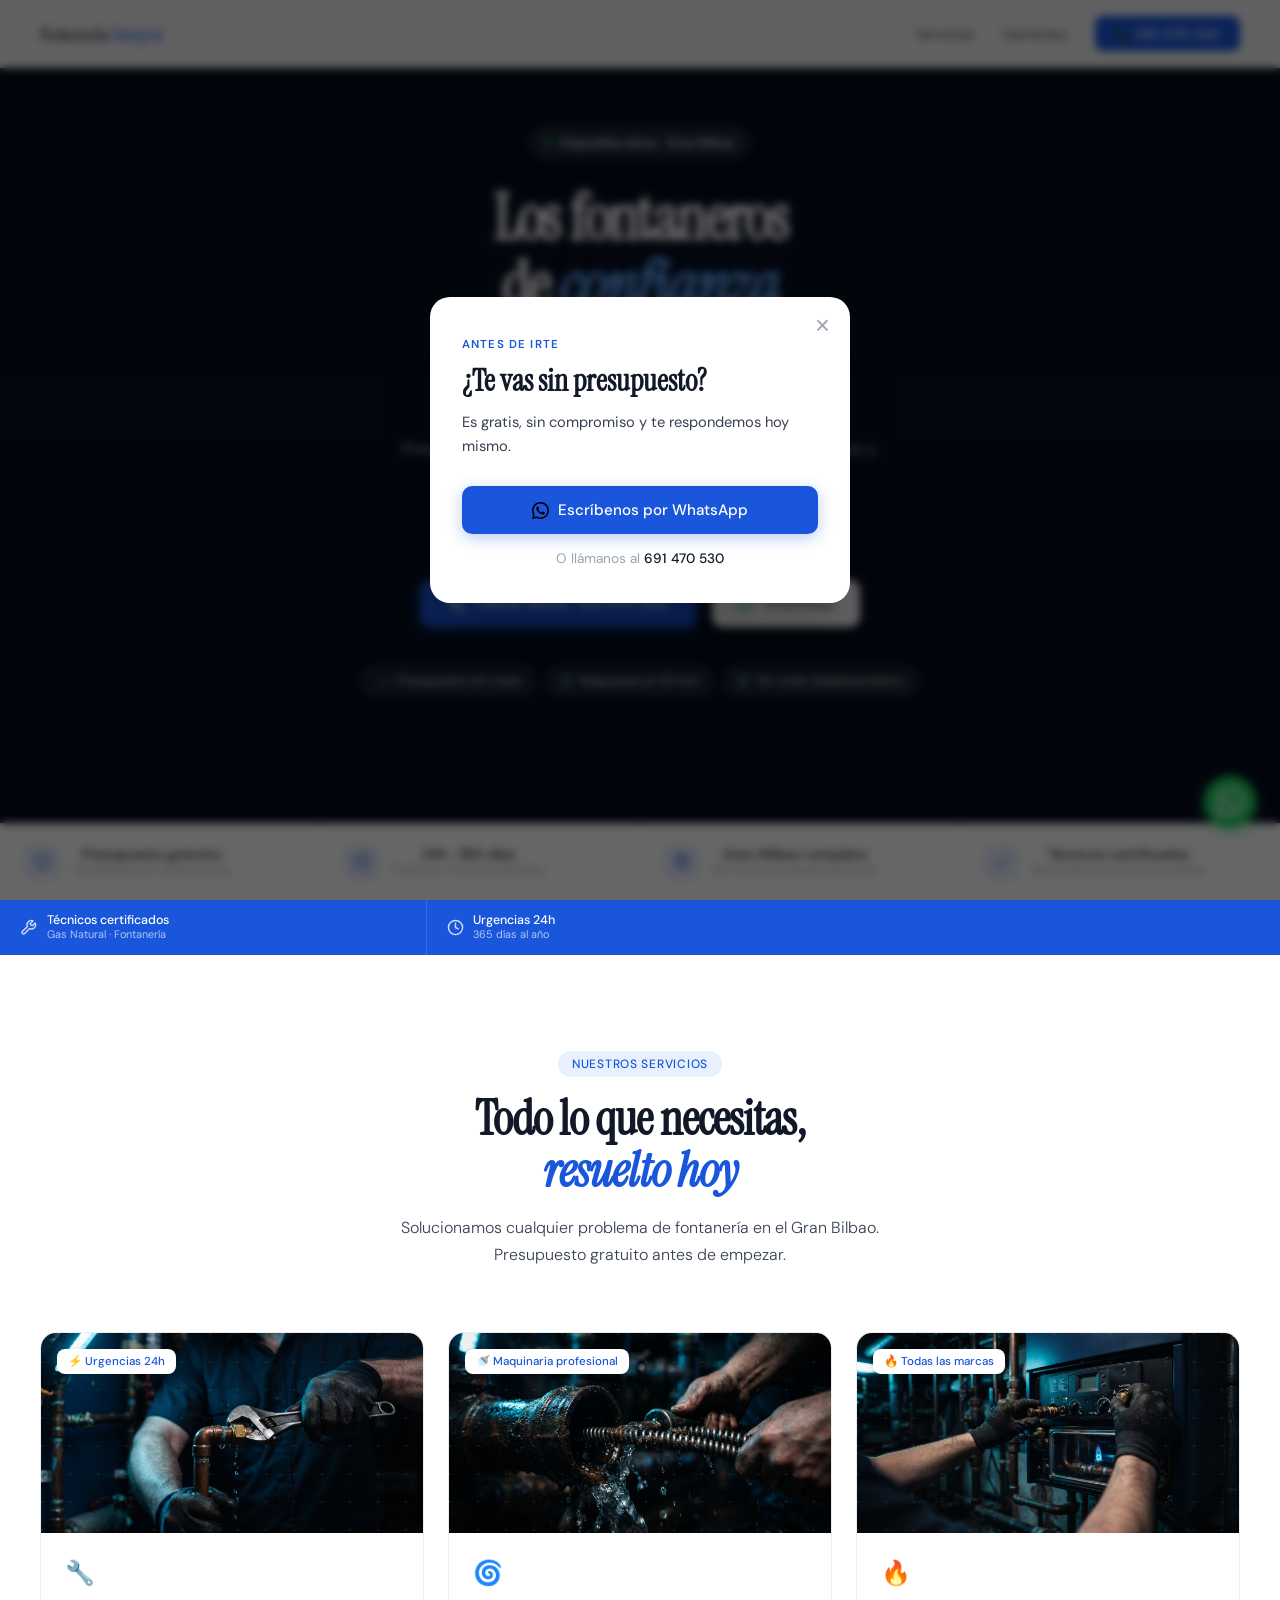
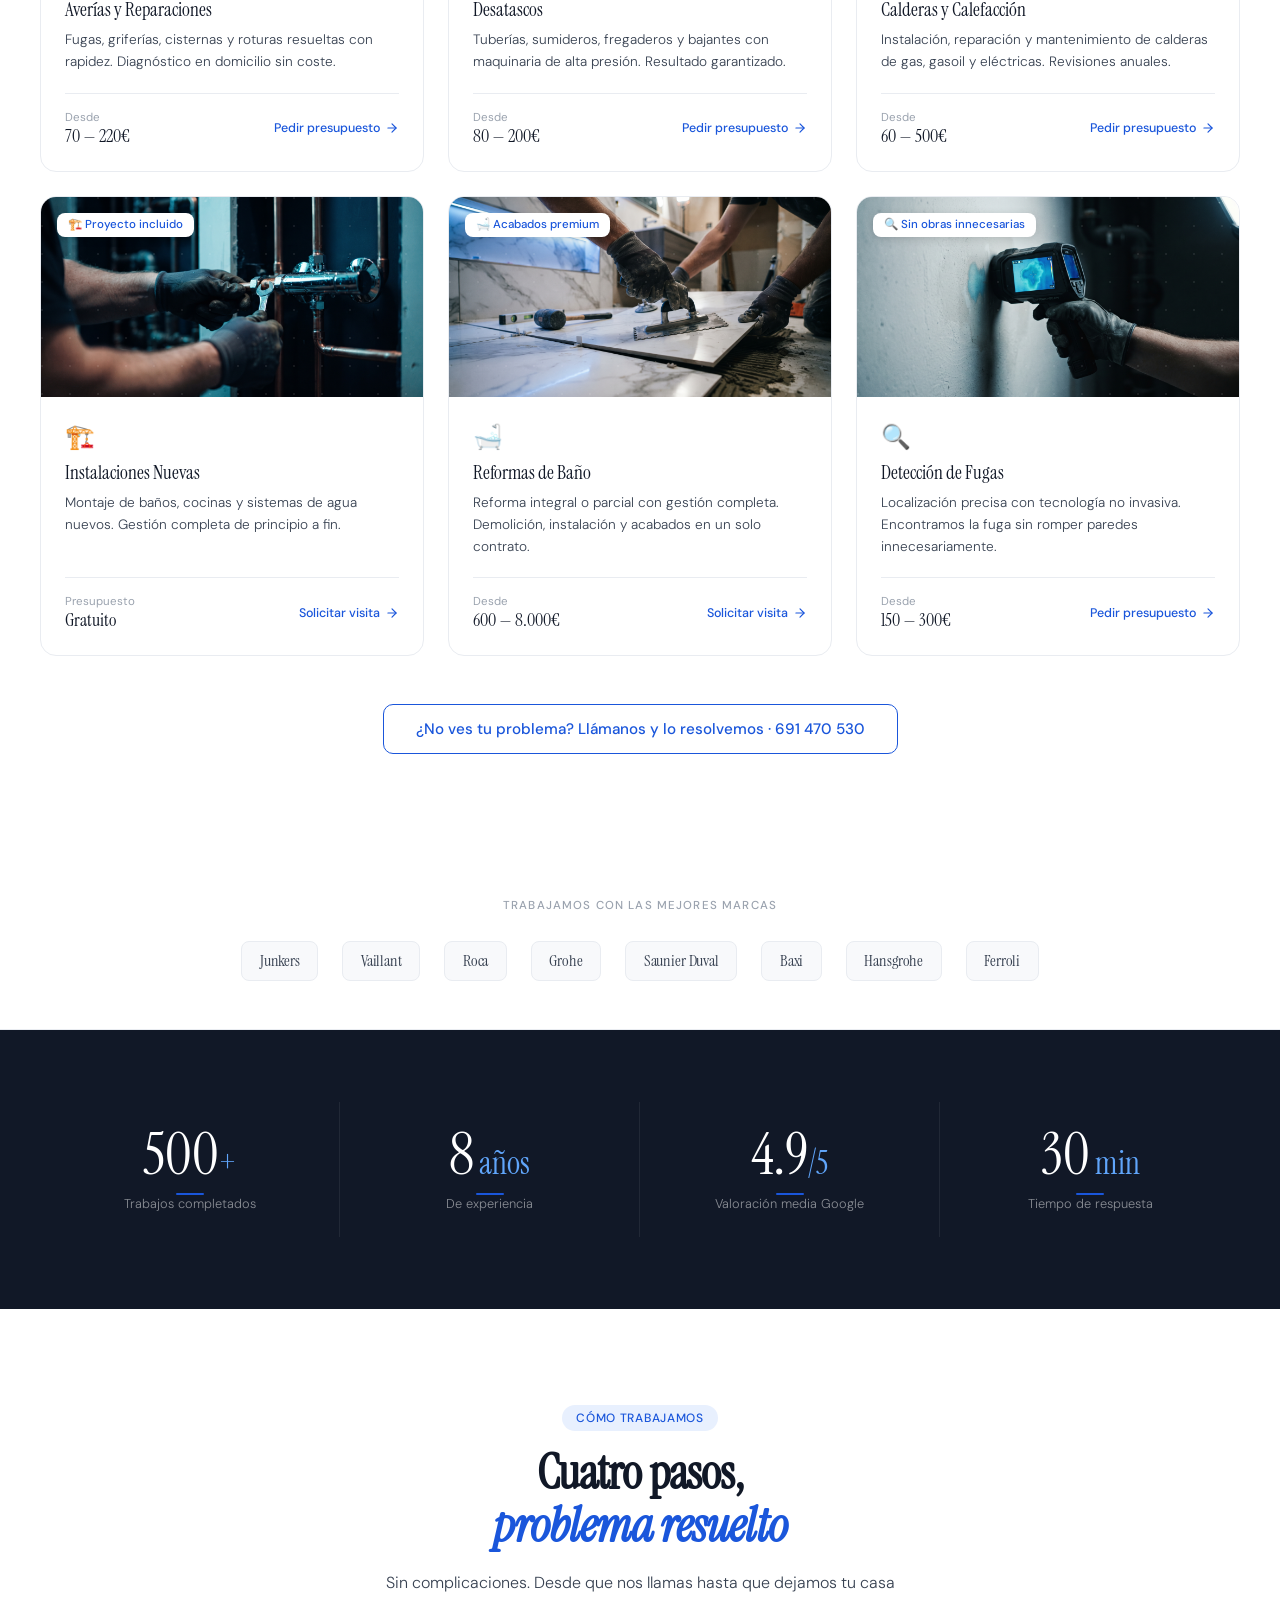
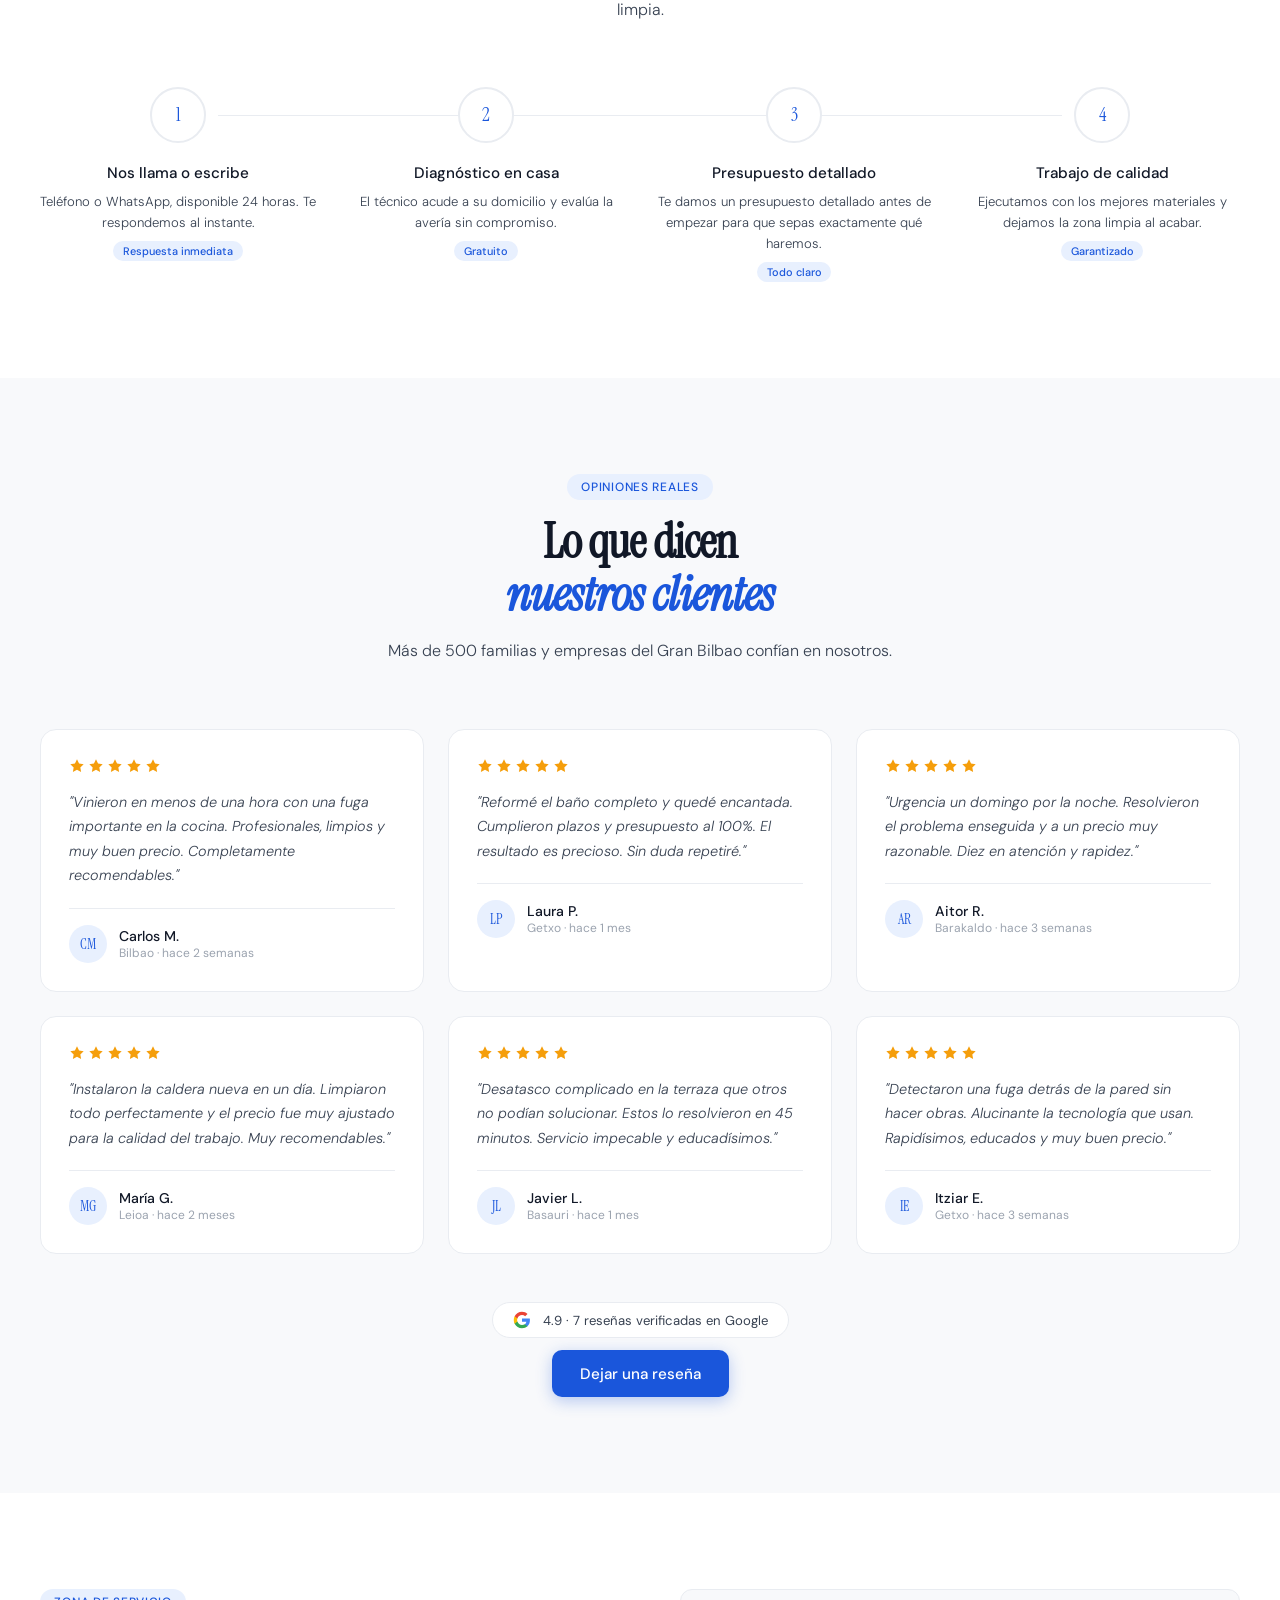
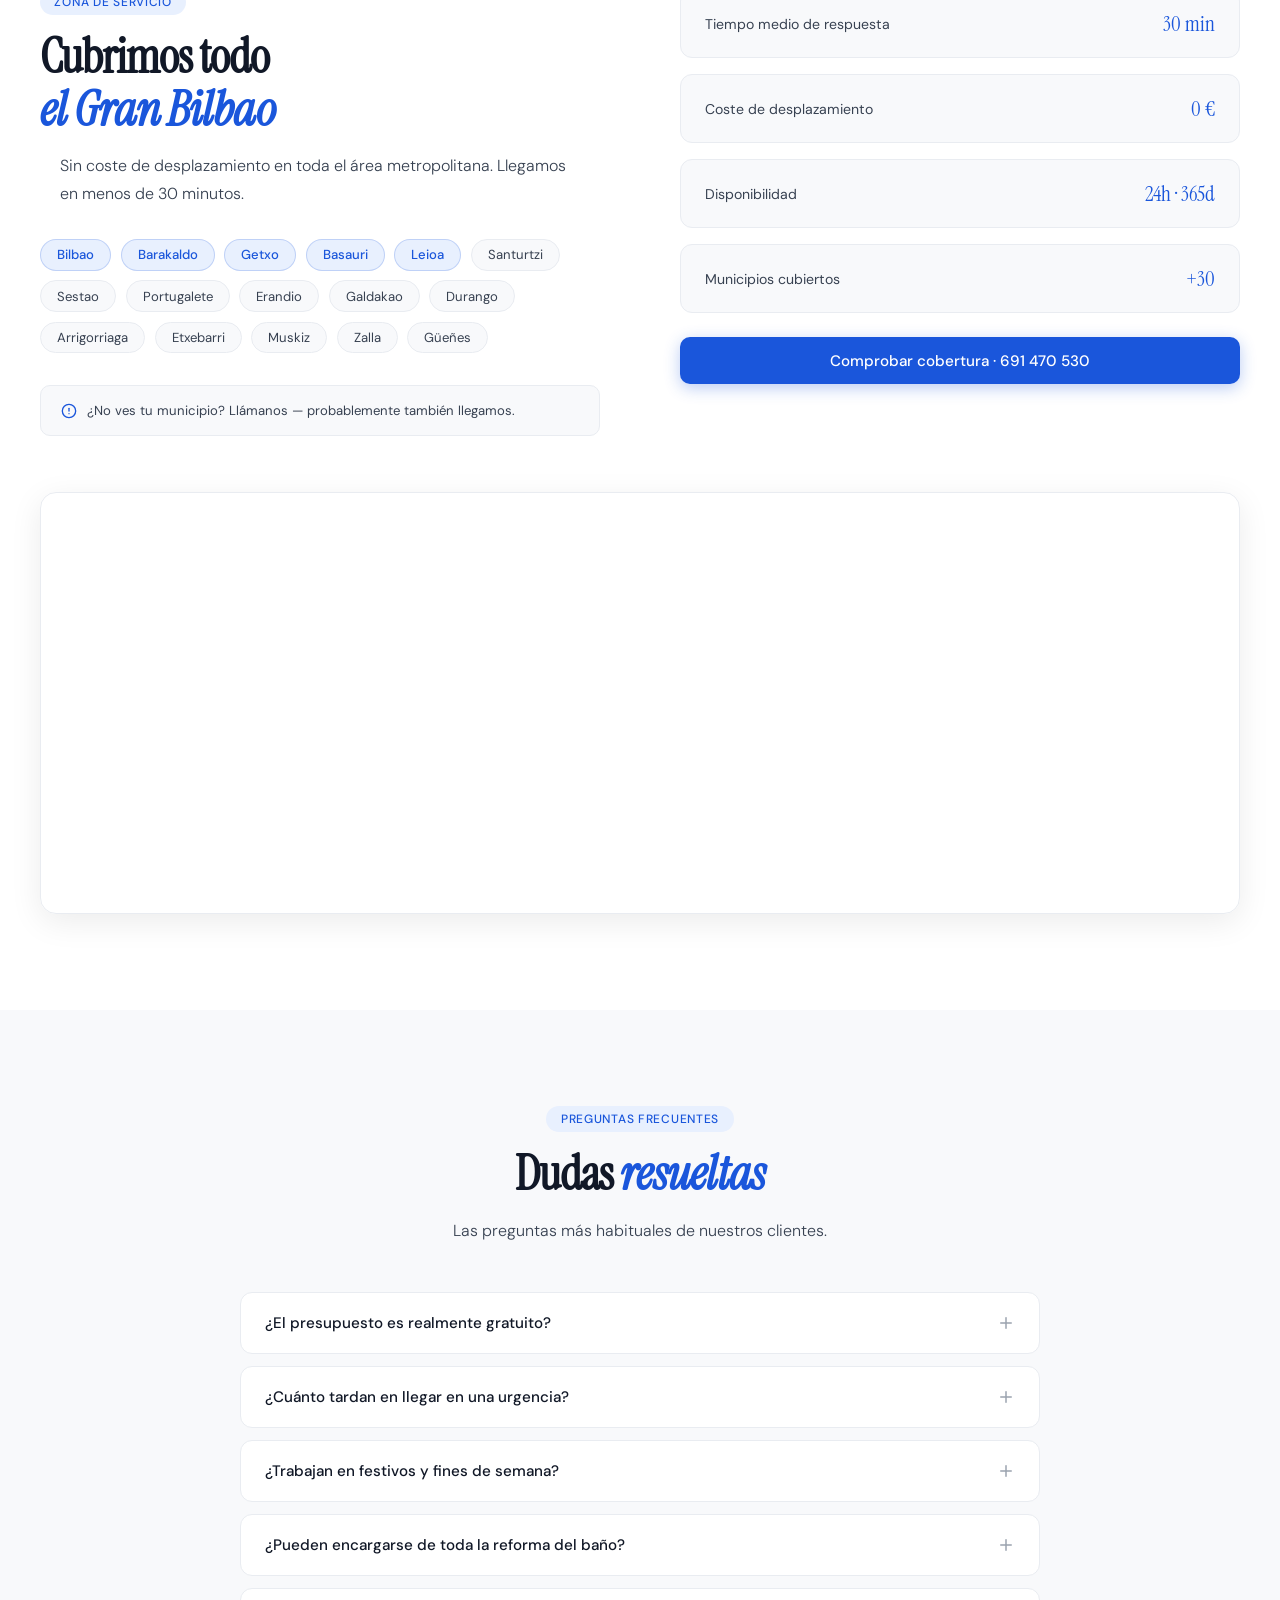
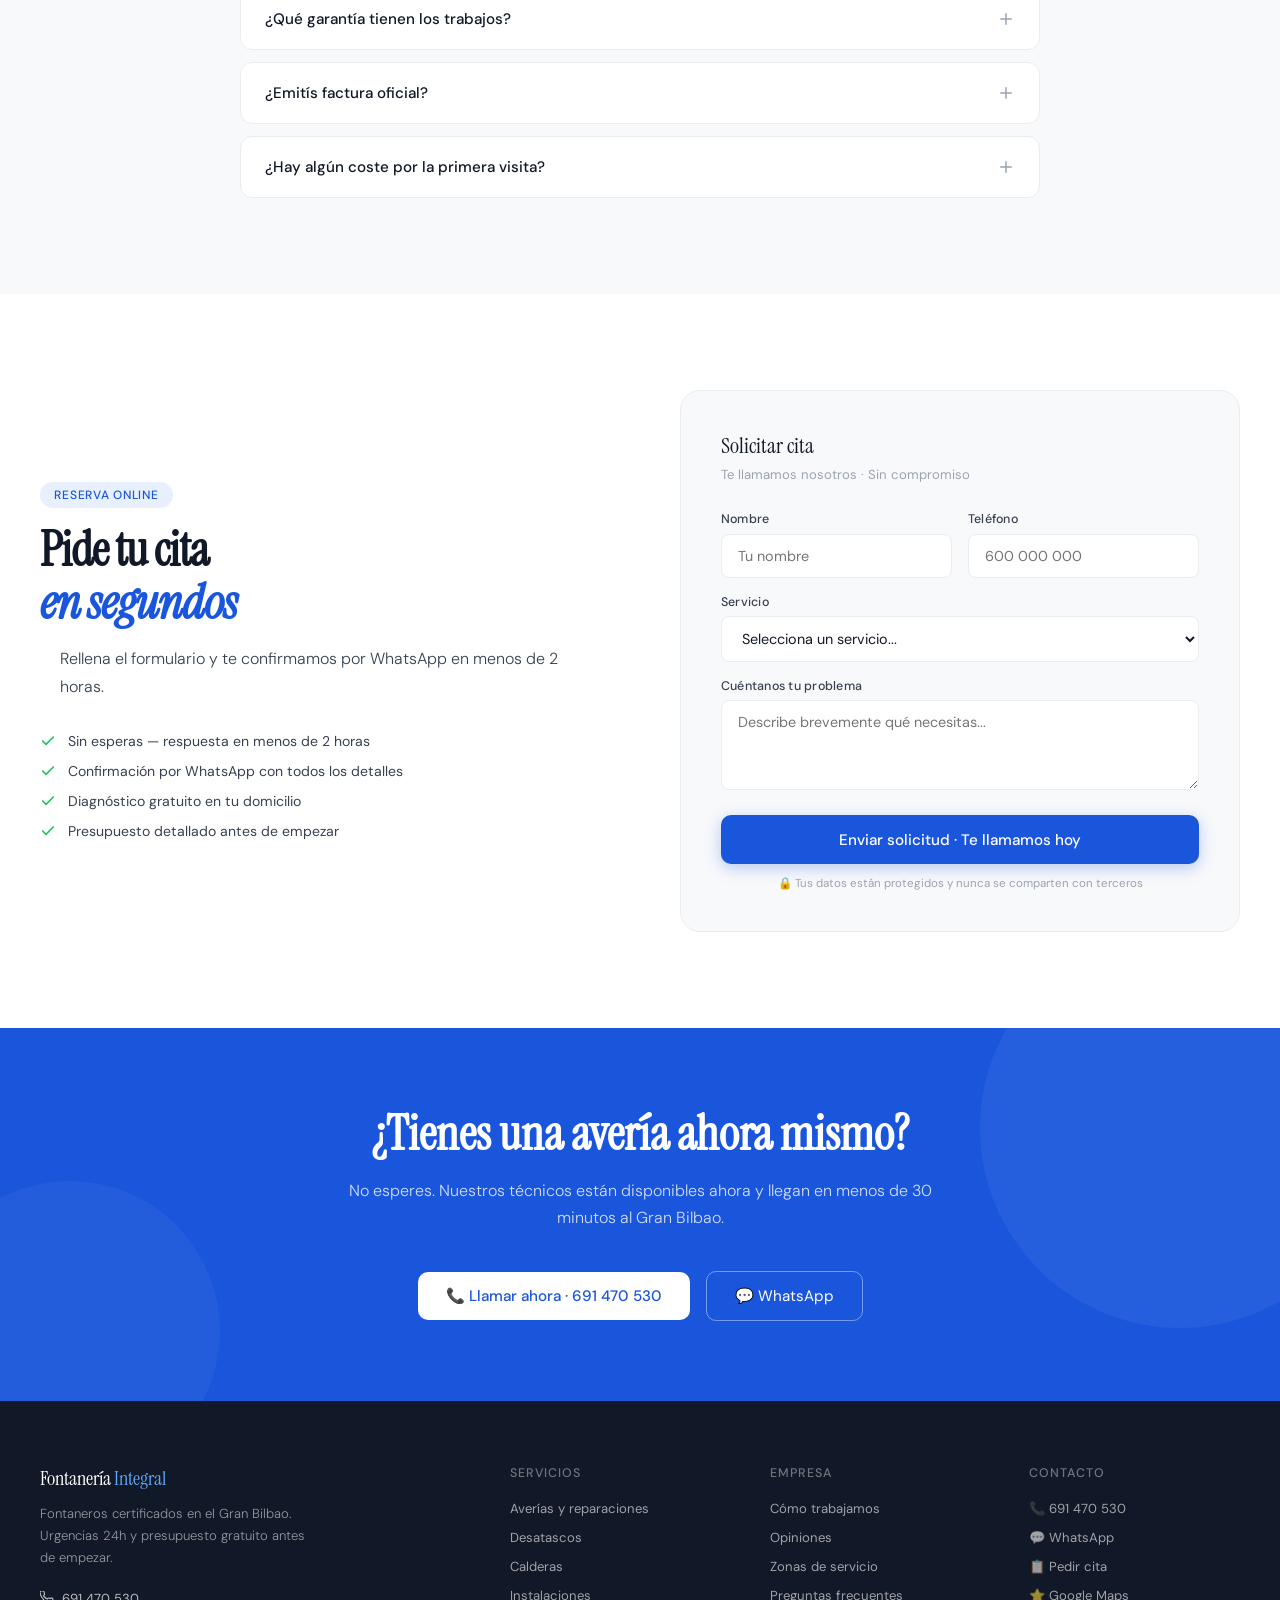
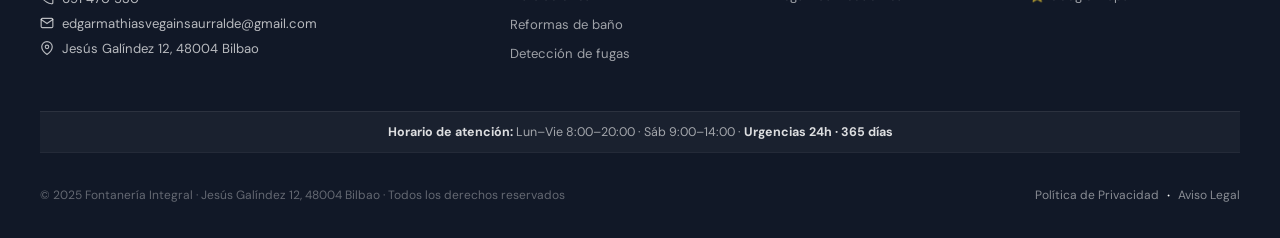
==== commit 631472dc: "Merge origin/main: photos, phone number, and multi-step quote modal Co-Authored-By: Claude Sonnet 5 " ====
--- a/index.html
+++ b/index.html
@@ -215,7 +215,7 @@
   <div class="services-grid">
 
     <!-- 1. Averías -->
-    <a href="tel:+34691470530" class="svc-card">
+    <a href="#" onclick="openPresupuestoModal(event)" class="svc-card open-modal-btn">
       <div class="svc-photo svc-photo--averia">
         <span class="svc-photo-emoji">🔧</span>
         <div class="svc-photo-icon">
@@ -234,13 +234,16 @@
             <div class="price-label">Desde</div>
             <div class="price-val">70 — 220€</div>
           </div>
-          
+          <span class="svc-cta">
+            Pedir presupuesto
+            <svg viewBox="0 0 24 24"><line x1="5" y1="12" x2="19" y2="12"/><polyline points="12 5 19 12 12 19"/></svg>
+          </span>
         </div>
       </div>
     </a>
 
     <!-- 2. Desatascos -->
-    <a href="tel:+34691470530" class="svc-card">
+    <a href="#" onclick="openPresupuestoModal(event)" class="svc-card open-modal-btn">
       <div class="svc-photo svc-photo--desatasco">
         <span class="svc-photo-emoji">🌀</span>
         <div class="svc-photo-icon">
@@ -259,13 +262,16 @@
             <div class="price-label">Desde</div>
             <div class="price-val">80 — 200€</div>
           </div>
-          
+          <span class="svc-cta">
+            Pedir presupuesto
+            <svg viewBox="0 0 24 24"><line x1="5" y1="12" x2="19" y2="12"/><polyline points="12 5 19 12 12 19"/></svg>
+          </span>
         </div>
       </div>
     </a>
 
     <!-- 3. Calderas -->
-    <a href="tel:+34691470530" class="svc-card">
+    <a href="#" onclick="openPresupuestoModal(event)" class="svc-card open-modal-btn">
       <div class="svc-photo svc-photo--caldera">
         <span class="svc-photo-emoji">🔥</span>
         <div class="svc-photo-icon">
@@ -284,13 +290,16 @@
             <div class="price-label">Desde</div>
             <div class="price-val">60 — 500€</div>
           </div>
-          
+          <span class="svc-cta">
+            Pedir presupuesto
+            <svg viewBox="0 0 24 24"><line x1="5" y1="12" x2="19" y2="12"/><polyline points="12 5 19 12 12 19"/></svg>
+          </span>
         </div>
       </div>
     </a>
 
     <!-- 4. Instalaciones -->
-    <a href="tel:+34691470530" class="svc-card">
+    <a href="#" onclick="openPresupuestoModal(event)" class="svc-card open-modal-btn">
       <div class="svc-photo svc-photo--instalacion">
         <span class="svc-photo-emoji">🏗️</span>
         <div class="svc-photo-icon">
@@ -319,7 +328,7 @@
     </a>
 
     <!-- 5. Reformas -->
-    <a href="tel:+34691470530" class="svc-card">
+    <a href="#" onclick="openPresupuestoModal(event)" class="svc-card open-modal-btn">
       <div class="svc-photo svc-photo--reforma">
         <span class="svc-photo-emoji">🛁</span>
         <div class="svc-photo-icon">
@@ -349,7 +358,7 @@
     </a>
 
     <!-- 6. Detección fugas -->
-    <a href="tel:+34691470530" class="svc-card">
+    <a href="#" onclick="openPresupuestoModal(event)" class="svc-card open-modal-btn">
       <div class="svc-photo svc-photo--fugas">
         <span class="svc-photo-emoji">🔍</span>
         <div class="svc-photo-icon">
@@ -369,7 +378,10 @@
             <div class="price-label">Desde</div>
             <div class="price-val">150 — 300€</div>
           </div>
-          
+          <span class="svc-cta">
+            Pedir presupuesto
+            <svg viewBox="0 0 24 24"><line x1="5" y1="12" x2="19" y2="12"/><polyline points="12 5 19 12 12 19"/></svg>
+          </span>
         </div>
       </div>
     </a>
@@ -648,6 +660,14 @@
       </a>
     </div>
   </div>
+
+  <div class="zonas-map">
+    <iframe
+      src="https://www.google.com/maps?q=Jes%C3%BAs+Gal%C3%ADndez+12,+48004+Bilbao&output=embed"
+      width="100%" height="420" style="border:0;" allowfullscreen loading="lazy"
+      referrerpolicy="no-referrer-when-downgrade"
+      title="Zona de cobertura de Fontanería Integral en el Gran Bilbao"></iframe>
+  </div>
 </section>
 
 <!-- ══ FAQ ══ -->
@@ -915,9 +935,21 @@
   </div>
 </div>
 
-
-
-<a href="#" onclick="openPresupuestoModal(event)" class="floating-presupuesto-btn open-modal-btn">¿Pedir presupuesto? &rarr;</a>
+<!-- MODAL EXIT-INTENT -->
+<div class="modal-overlay" id="modal-exit" role="dialog" aria-modal="true" aria-labelledby="modal-exit-title">
+  <div class="exit-modal-box">
+    <button class="modal-close" onclick="closeModal('modal-exit')" aria-label="Cerrar">&times;</button>
+    <div class="exit-modal-tag">Antes de irte</div>
+    <h2 id="modal-exit-title" class="exit-modal-title">¿Te vas sin presupuesto?</h2>
+    <p class="exit-modal-sub">Es gratis, sin compromiso y te respondemos hoy mismo.</p>
+    <a href="https://wa.me/34691470530" class="btn-primary exit-modal-cta" target="_blank" rel="noopener">
+      <svg viewBox="0 0 24 24"><path d="M17.472 14.382c-.297-.149-1.758-.867-2.03-.967-.273-.099-.471-.148-.67.15-.197.297-.767.966-.94 1.164-.173.199-.347.223-.644.075-.297-.15-1.255-.463-2.39-1.475-.883-.788-1.48-1.761-1.653-2.059-.173-.297-.018-.458.13-.606.134-.133.298-.347.446-.52.149-.174.198-.298.298-.497.099-.198.05-.371-.025-.52-.075-.149-.669-1.612-.916-2.207-.242-.579-.487-.5-.669-.51-.173-.008-.371-.01-.57-.01-.198 0-.52.074-.792.372-.272.297-1.04 1.016-1.04 2.479 0 1.462 1.065 2.875 1.213 3.074.149.198 2.096 3.2 5.077 4.487.709.306 1.262.489 1.694.625.712.227 1.36.195 1.871.118.571-.085 1.758-.719 2.006-1.413.248-.694.248-1.289.173-1.413-.074-.124-.272-.198-.57-.347zM11.999 0C5.373 0 0 5.373 0 12c0 2.117.554 4.107 1.523 5.832L.057 23.486a.5.5 0 00.613.612l5.701-1.456A11.945 11.945 0 0012 24c6.627 0 12-5.373 12-12S18.626 0 11.999 0zm.001 21.818a9.799 9.799 0 01-5.015-1.378l-.36-.213-3.733.954.984-3.68-.233-.372A9.799 9.799 0 012.182 12c0-5.413 4.406-9.818 9.818-9.818 5.413 0 9.818 4.405 9.818 9.818 0 5.412-4.405 9.818-9.818 9.818z"/></svg>
+      Escríbenos por WhatsApp
+    </a>
+    <p class="exit-modal-phone">O llámanos al <a href="tel:+34691470530">691 470 530</a></p>
+  </div>
+</div>
+
 <!-- MODAL DE PRESUPUESTO MULTI-PASO -->
 <div class="modal-overlay" id="modal-presupuesto">
   <div class="modal-presupuesto-box">
--- a/style.css
+++ b/style.css
@@ -633,6 +633,15 @@
   font-size:1.3rem;color:var(--blue);
 }
 
+.zonas-map{
+  margin-top:3.5rem;
+  border-radius:16px;
+  overflow:hidden;
+  border:1px solid var(--gray-2);
+  box-shadow:0 8px 32px rgba(0,0,0,0.08);
+}
+.zonas-map iframe{display:block;width:100%;height:420px;}
+
 /* ══════════════════════════════════
    FAQ
 ══════════════════════════════════ */
@@ -871,6 +880,7 @@
 /* ── RESPONSIVE general ── */
 @media(max-width:900px){
   .zonas-inner,.cita-inner{grid-template-columns:1fr;gap:3rem;}
+  .zonas-map iframe{height:280px;}
   .steps{grid-template-columns:1fr 1fr;gap:2rem;}
   .steps::before{display:none;}
   .reviews-grid{grid-template-columns:1fr;}
@@ -1097,6 +1107,29 @@
   .modal-box{padding:1.5rem 1.25rem;}
 }
 
+/* ── MODAL EXIT-INTENT ── */
+.exit-modal-box{
+  background:#fff;border-radius:1.25rem;max-width:420px;width:100%;
+  padding:2.5rem 2rem 2.25rem;position:relative;
+  box-shadow:0 24px 64px rgba(0,0,0,0.25);
+}
+.exit-modal-tag{
+  font-size:0.72rem;font-weight:600;letter-spacing:0.1em;text-transform:uppercase;
+  color:var(--blue);margin-bottom:0.75rem;
+}
+.exit-modal-title{
+  font-family:'Instrument Serif',serif;
+  font-size:1.9rem;line-height:1.15;
+  color:var(--ink);margin-bottom:0.75rem;
+}
+.exit-modal-sub{font-size:0.92rem;color:var(--ink-2);line-height:1.6;margin-bottom:1.75rem;}
+.exit-modal-cta{width:100%;justify-content:center;margin-bottom:1rem;}
+.exit-modal-phone{font-size:0.85rem;color:var(--gray-3);text-align:center;}
+.exit-modal-phone a{color:var(--ink);font-weight:500;text-decoration:none;}
+.exit-modal-phone a:hover{color:var(--blue);}
+@media(max-width:600px){
+  .exit-modal-box{padding:2rem 1.5rem;}
+}
 
 /* =========================================
    MODAL DE PRESUPUESTO MULTI-PASO
@@ -1339,31 +1372,3 @@
   opacity: 0.5;
   cursor: not-allowed;
 }
-
-/* =========================================
-   FLOATING PRESUPUESTO BUTTON
-   ========================================= */
-.floating-presupuesto-btn {
-  position: fixed;
-  bottom: 2rem;
-  left: 50%;
-  transform: translateX(-50%);
-  background: #ffffff;
-  color: #0f172a;
-  padding: 0.8rem 1.5rem;
-  border-radius: 30px;
-  box-shadow: 0 10px 25px rgba(0,0,0,0.15);
-  font-family: 'DM Sans', sans-serif;
-  font-weight: 600;
-  font-size: 0.95rem;
-  text-decoration: none;
-  z-index: 99;
-  display: flex;
-  align-items: center;
-  gap: 0.5rem;
-  transition: transform 0.2s, box-shadow 0.2s;
-}
-.floating-presupuesto-btn:hover {
-  transform: translateX(-50%) translateY(-3px);
-  box-shadow: 0 15px 30px rgba(0,0,0,0.2);
-}
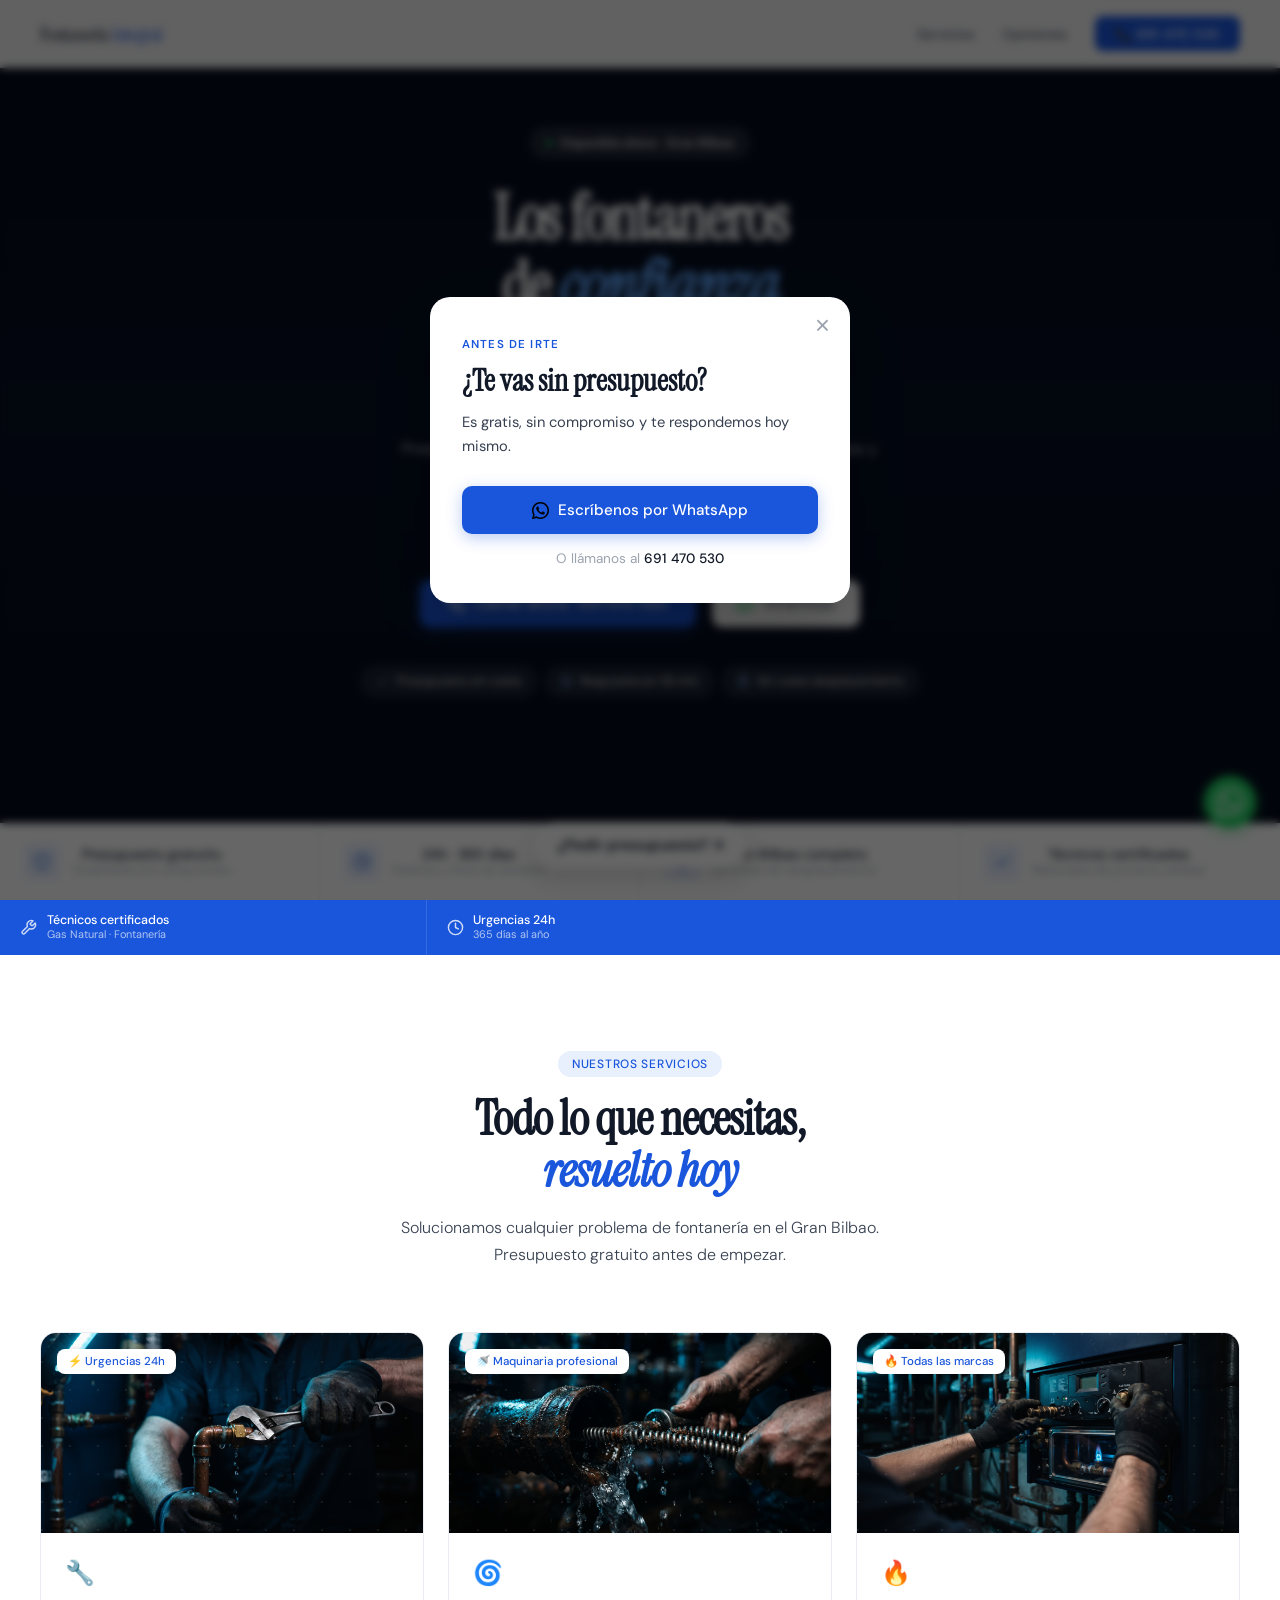
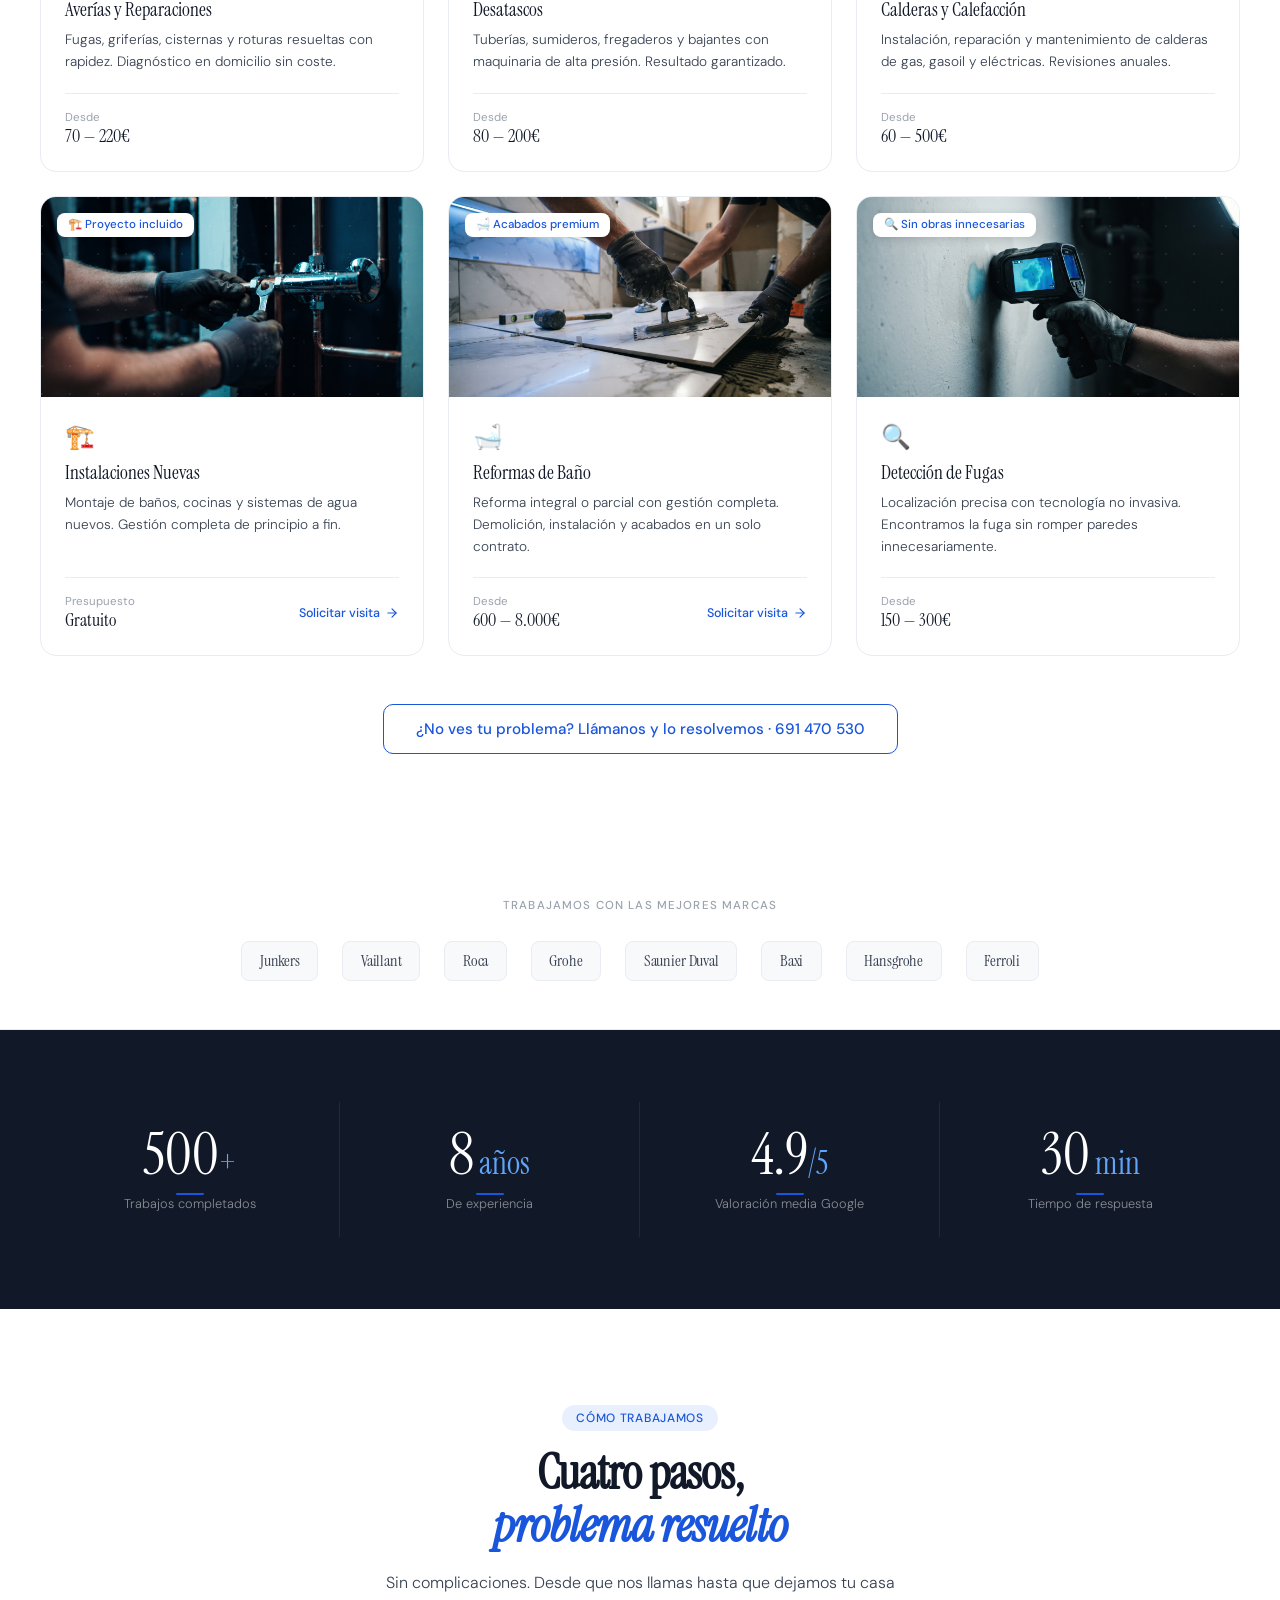
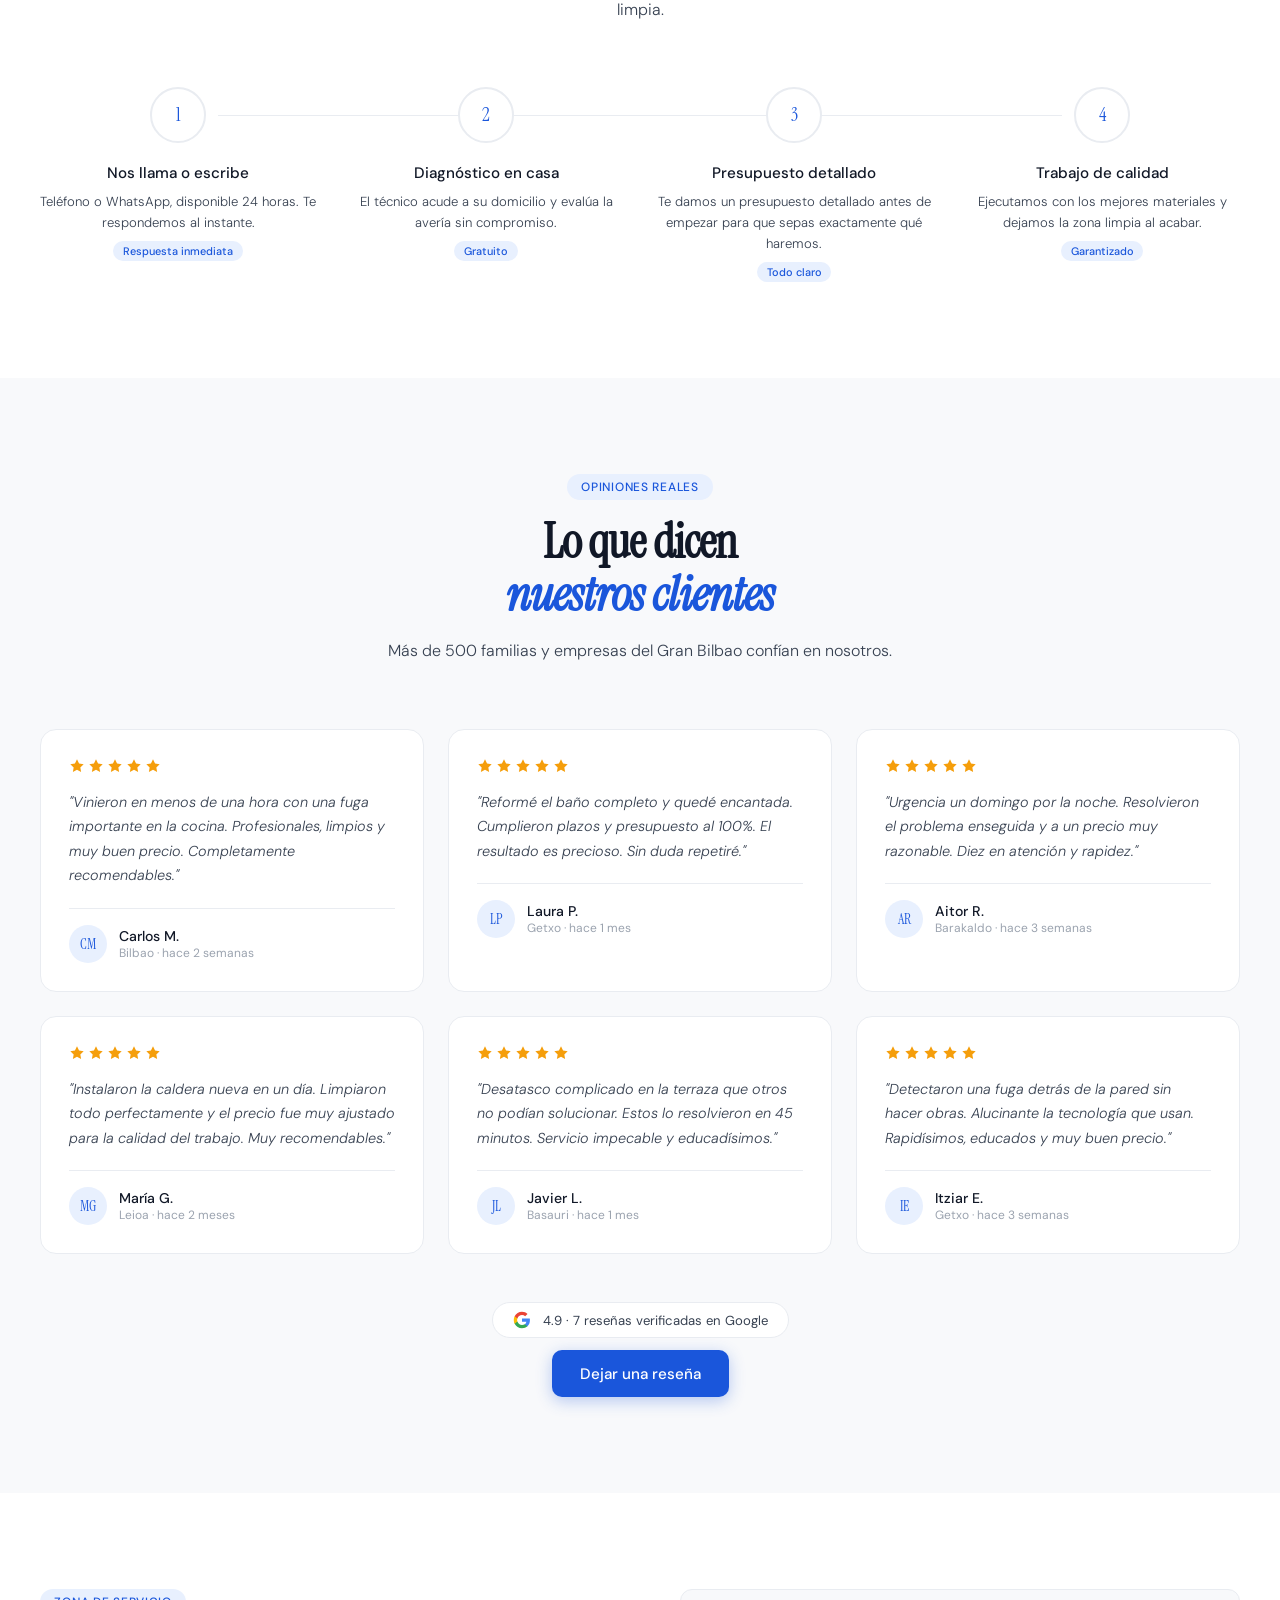
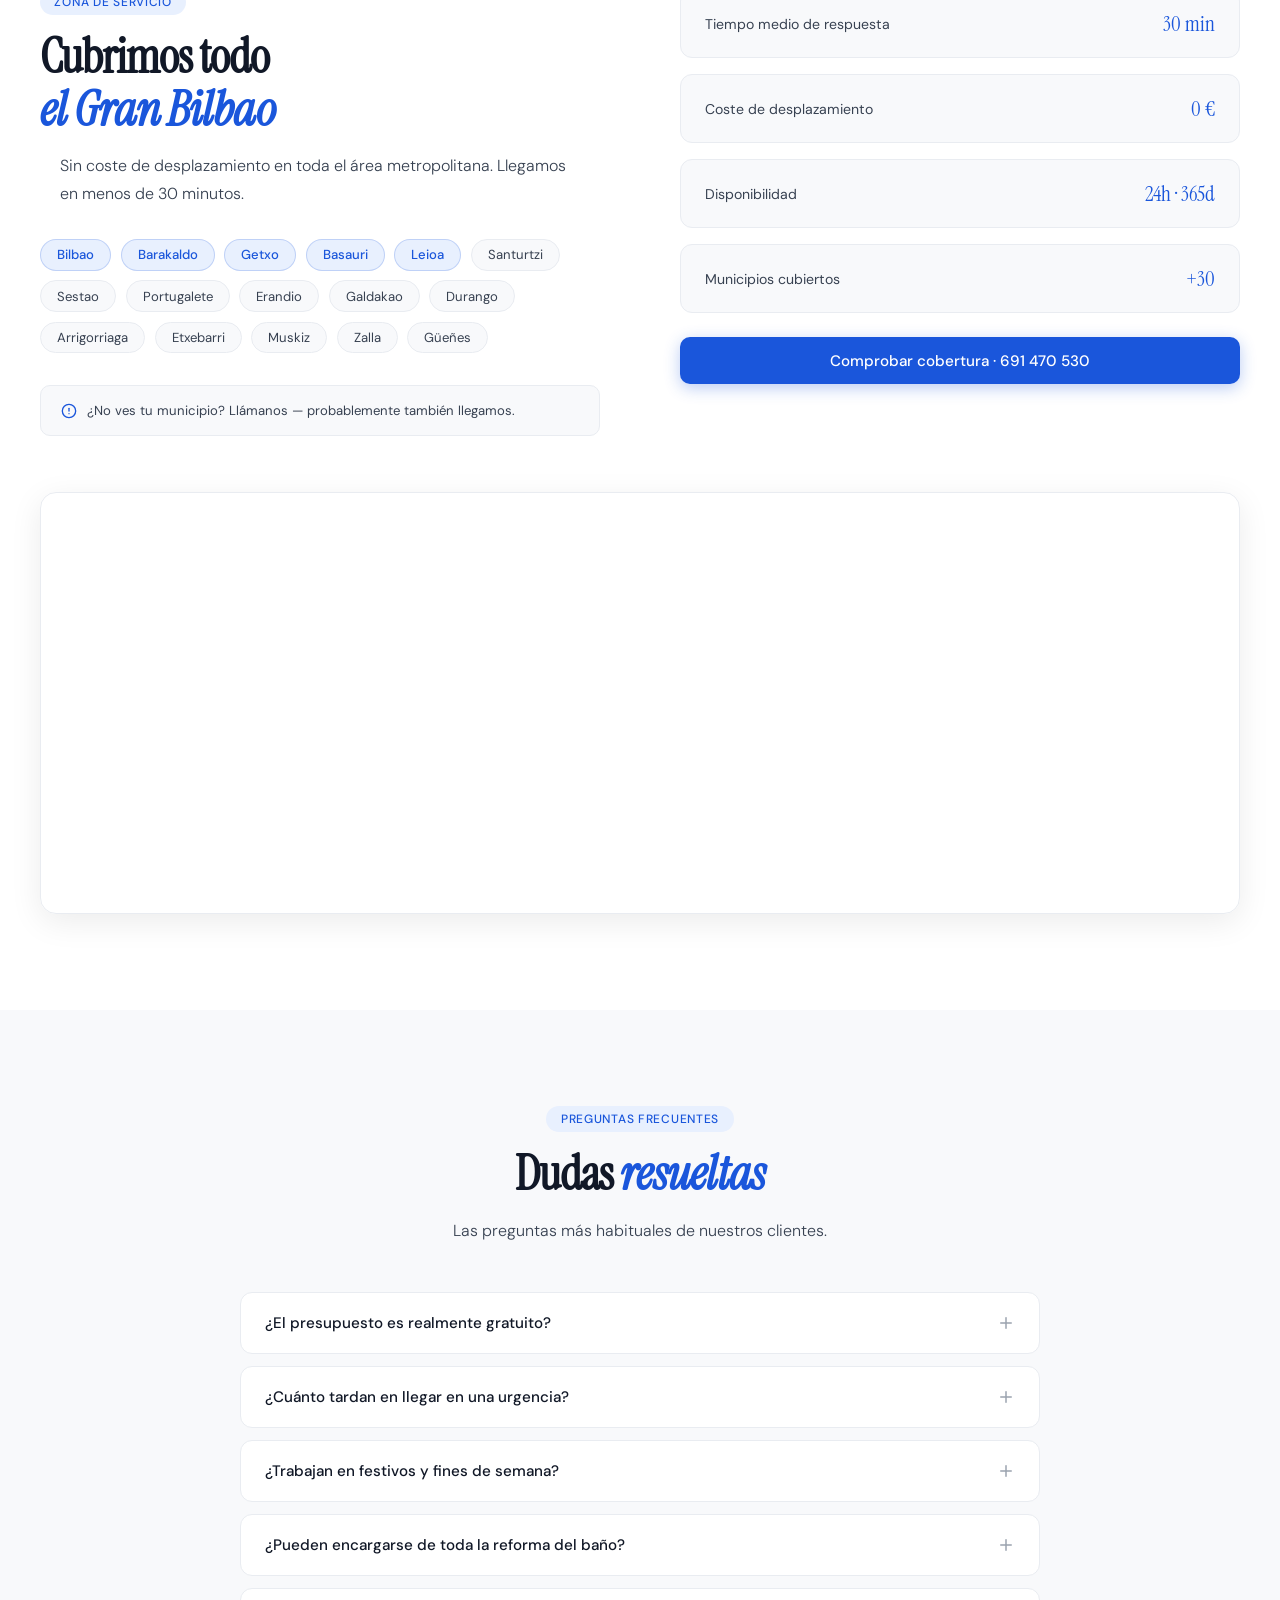
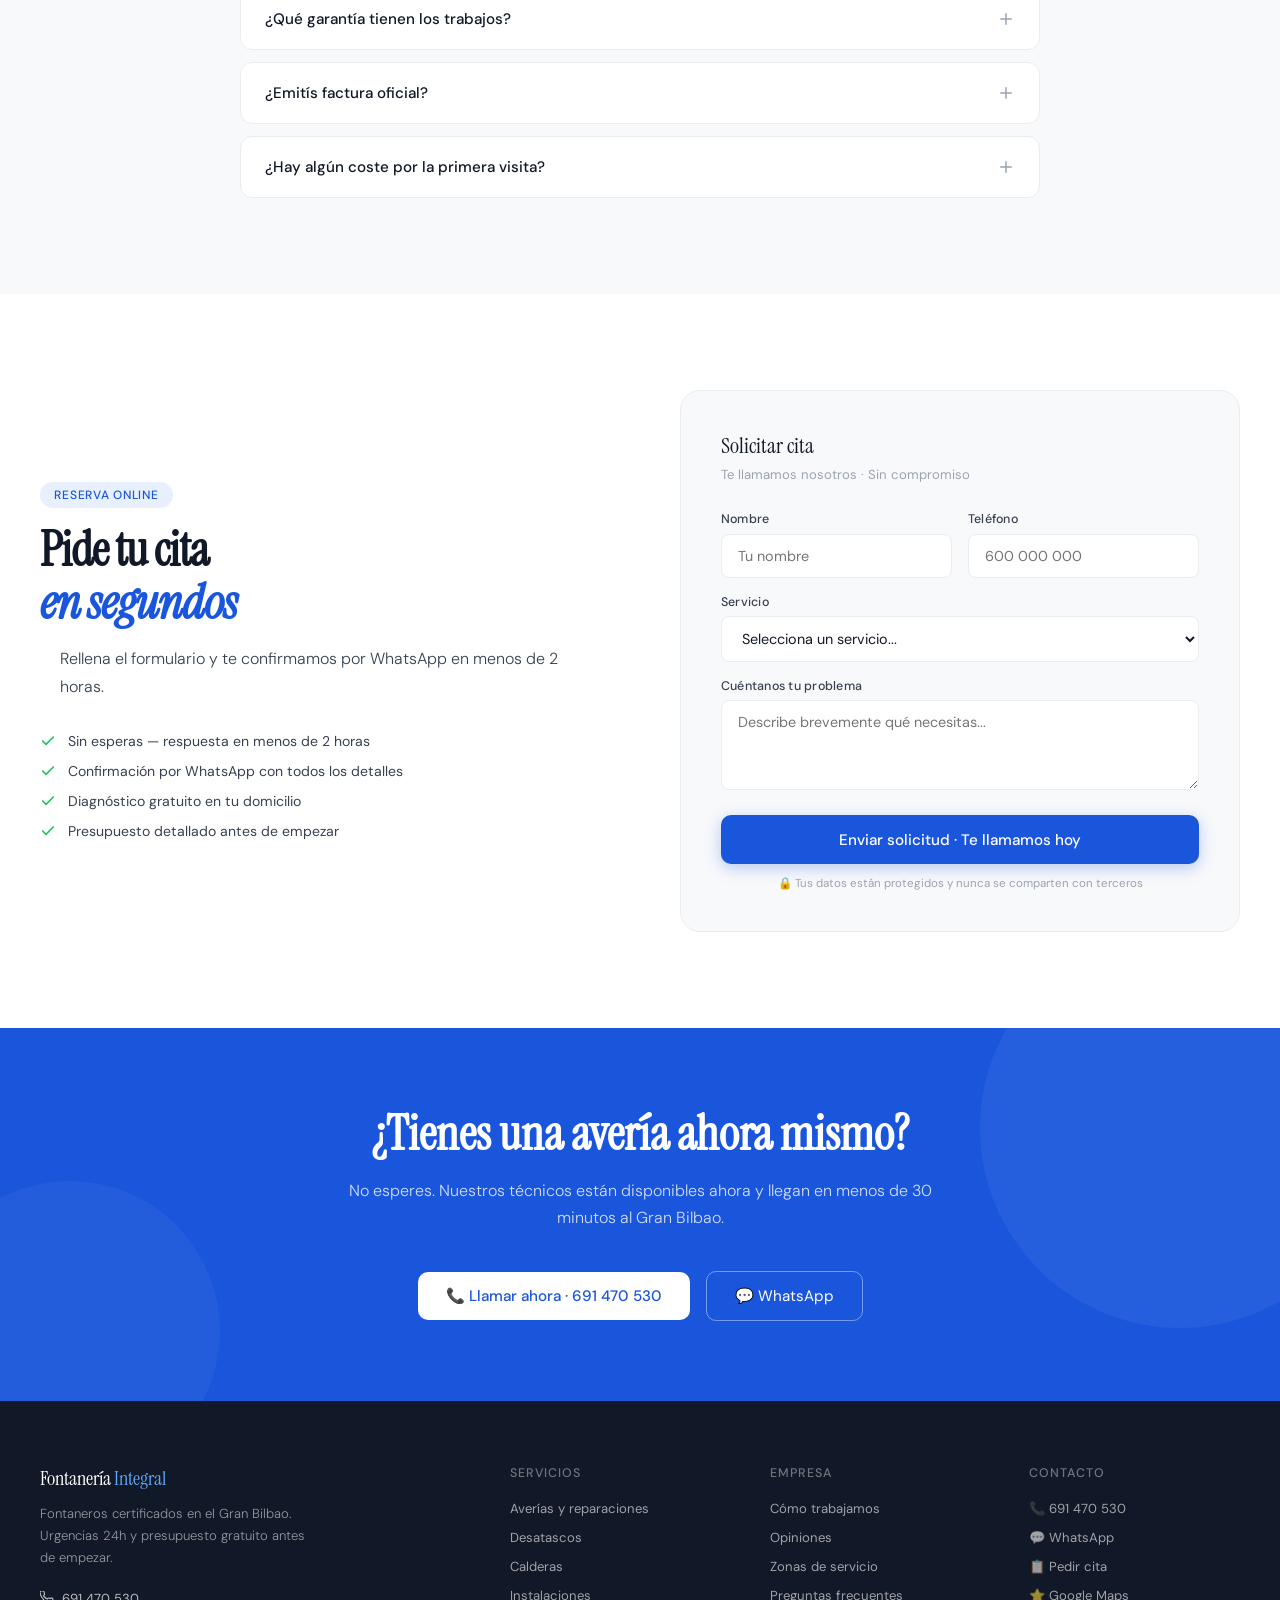
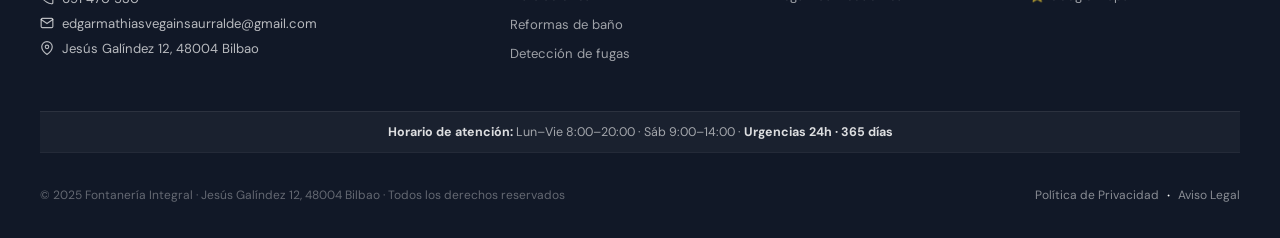
==== commit 3f12731e: "Merge origin/main: floating quote button Co-Authored-By: Claude Sonnet 5 <noreply@anthropic.com> Cla" ====
--- a/index.html
+++ b/index.html
@@ -215,7 +215,7 @@
   <div class="services-grid">
 
     <!-- 1. Averías -->
-    <a href="#" onclick="openPresupuestoModal(event)" class="svc-card open-modal-btn">
+    <a href="tel:+34691470530" class="svc-card">
       <div class="svc-photo svc-photo--averia">
         <span class="svc-photo-emoji">🔧</span>
         <div class="svc-photo-icon">
@@ -234,16 +234,13 @@
             <div class="price-label">Desde</div>
             <div class="price-val">70 — 220€</div>
           </div>
-          <span class="svc-cta">
-            Pedir presupuesto
-            <svg viewBox="0 0 24 24"><line x1="5" y1="12" x2="19" y2="12"/><polyline points="12 5 19 12 12 19"/></svg>
-          </span>
+          
         </div>
       </div>
     </a>
 
     <!-- 2. Desatascos -->
-    <a href="#" onclick="openPresupuestoModal(event)" class="svc-card open-modal-btn">
+    <a href="tel:+34691470530" class="svc-card">
       <div class="svc-photo svc-photo--desatasco">
         <span class="svc-photo-emoji">🌀</span>
         <div class="svc-photo-icon">
@@ -262,16 +259,13 @@
             <div class="price-label">Desde</div>
             <div class="price-val">80 — 200€</div>
           </div>
-          <span class="svc-cta">
-            Pedir presupuesto
-            <svg viewBox="0 0 24 24"><line x1="5" y1="12" x2="19" y2="12"/><polyline points="12 5 19 12 12 19"/></svg>
-          </span>
+          
         </div>
       </div>
     </a>
 
     <!-- 3. Calderas -->
-    <a href="#" onclick="openPresupuestoModal(event)" class="svc-card open-modal-btn">
+    <a href="tel:+34691470530" class="svc-card">
       <div class="svc-photo svc-photo--caldera">
         <span class="svc-photo-emoji">🔥</span>
         <div class="svc-photo-icon">
@@ -290,16 +284,13 @@
             <div class="price-label">Desde</div>
             <div class="price-val">60 — 500€</div>
           </div>
-          <span class="svc-cta">
-            Pedir presupuesto
-            <svg viewBox="0 0 24 24"><line x1="5" y1="12" x2="19" y2="12"/><polyline points="12 5 19 12 12 19"/></svg>
-          </span>
+          
         </div>
       </div>
     </a>
 
     <!-- 4. Instalaciones -->
-    <a href="#" onclick="openPresupuestoModal(event)" class="svc-card open-modal-btn">
+    <a href="tel:+34691470530" class="svc-card">
       <div class="svc-photo svc-photo--instalacion">
         <span class="svc-photo-emoji">🏗️</span>
         <div class="svc-photo-icon">
@@ -328,7 +319,7 @@
     </a>
 
     <!-- 5. Reformas -->
-    <a href="#" onclick="openPresupuestoModal(event)" class="svc-card open-modal-btn">
+    <a href="tel:+34691470530" class="svc-card">
       <div class="svc-photo svc-photo--reforma">
         <span class="svc-photo-emoji">🛁</span>
         <div class="svc-photo-icon">
@@ -358,7 +349,7 @@
     </a>
 
     <!-- 6. Detección fugas -->
-    <a href="#" onclick="openPresupuestoModal(event)" class="svc-card open-modal-btn">
+    <a href="tel:+34691470530" class="svc-card">
       <div class="svc-photo svc-photo--fugas">
         <span class="svc-photo-emoji">🔍</span>
         <div class="svc-photo-icon">
@@ -378,10 +369,7 @@
             <div class="price-label">Desde</div>
             <div class="price-val">150 — 300€</div>
           </div>
-          <span class="svc-cta">
-            Pedir presupuesto
-            <svg viewBox="0 0 24 24"><line x1="5" y1="12" x2="19" y2="12"/><polyline points="12 5 19 12 12 19"/></svg>
-          </span>
+          
         </div>
       </div>
     </a>
@@ -950,6 +938,8 @@
   </div>
 </div>
 
+
+<a href="#" onclick="openPresupuestoModal(event)" class="floating-presupuesto-btn open-modal-btn">¿Pedir presupuesto? &rarr;</a>
 <!-- MODAL DE PRESUPUESTO MULTI-PASO -->
 <div class="modal-overlay" id="modal-presupuesto">
   <div class="modal-presupuesto-box">
--- a/style.css
+++ b/style.css
@@ -1372,3 +1372,31 @@
   opacity: 0.5;
   cursor: not-allowed;
 }
+
+/* =========================================
+   FLOATING PRESUPUESTO BUTTON
+   ========================================= */
+.floating-presupuesto-btn {
+  position: fixed;
+  bottom: 2rem;
+  left: 50%;
+  transform: translateX(-50%);
+  background: #ffffff;
+  color: #0f172a;
+  padding: 0.8rem 1.5rem;
+  border-radius: 30px;
+  box-shadow: 0 10px 25px rgba(0,0,0,0.15);
+  font-family: 'DM Sans', sans-serif;
+  font-weight: 600;
+  font-size: 0.95rem;
+  text-decoration: none;
+  z-index: 99;
+  display: flex;
+  align-items: center;
+  gap: 0.5rem;
+  transition: transform 0.2s, box-shadow 0.2s;
+}
+.floating-presupuesto-btn:hover {
+  transform: translateX(-50%) translateY(-3px);
+  box-shadow: 0 15px 30px rgba(0,0,0,0.2);
+}
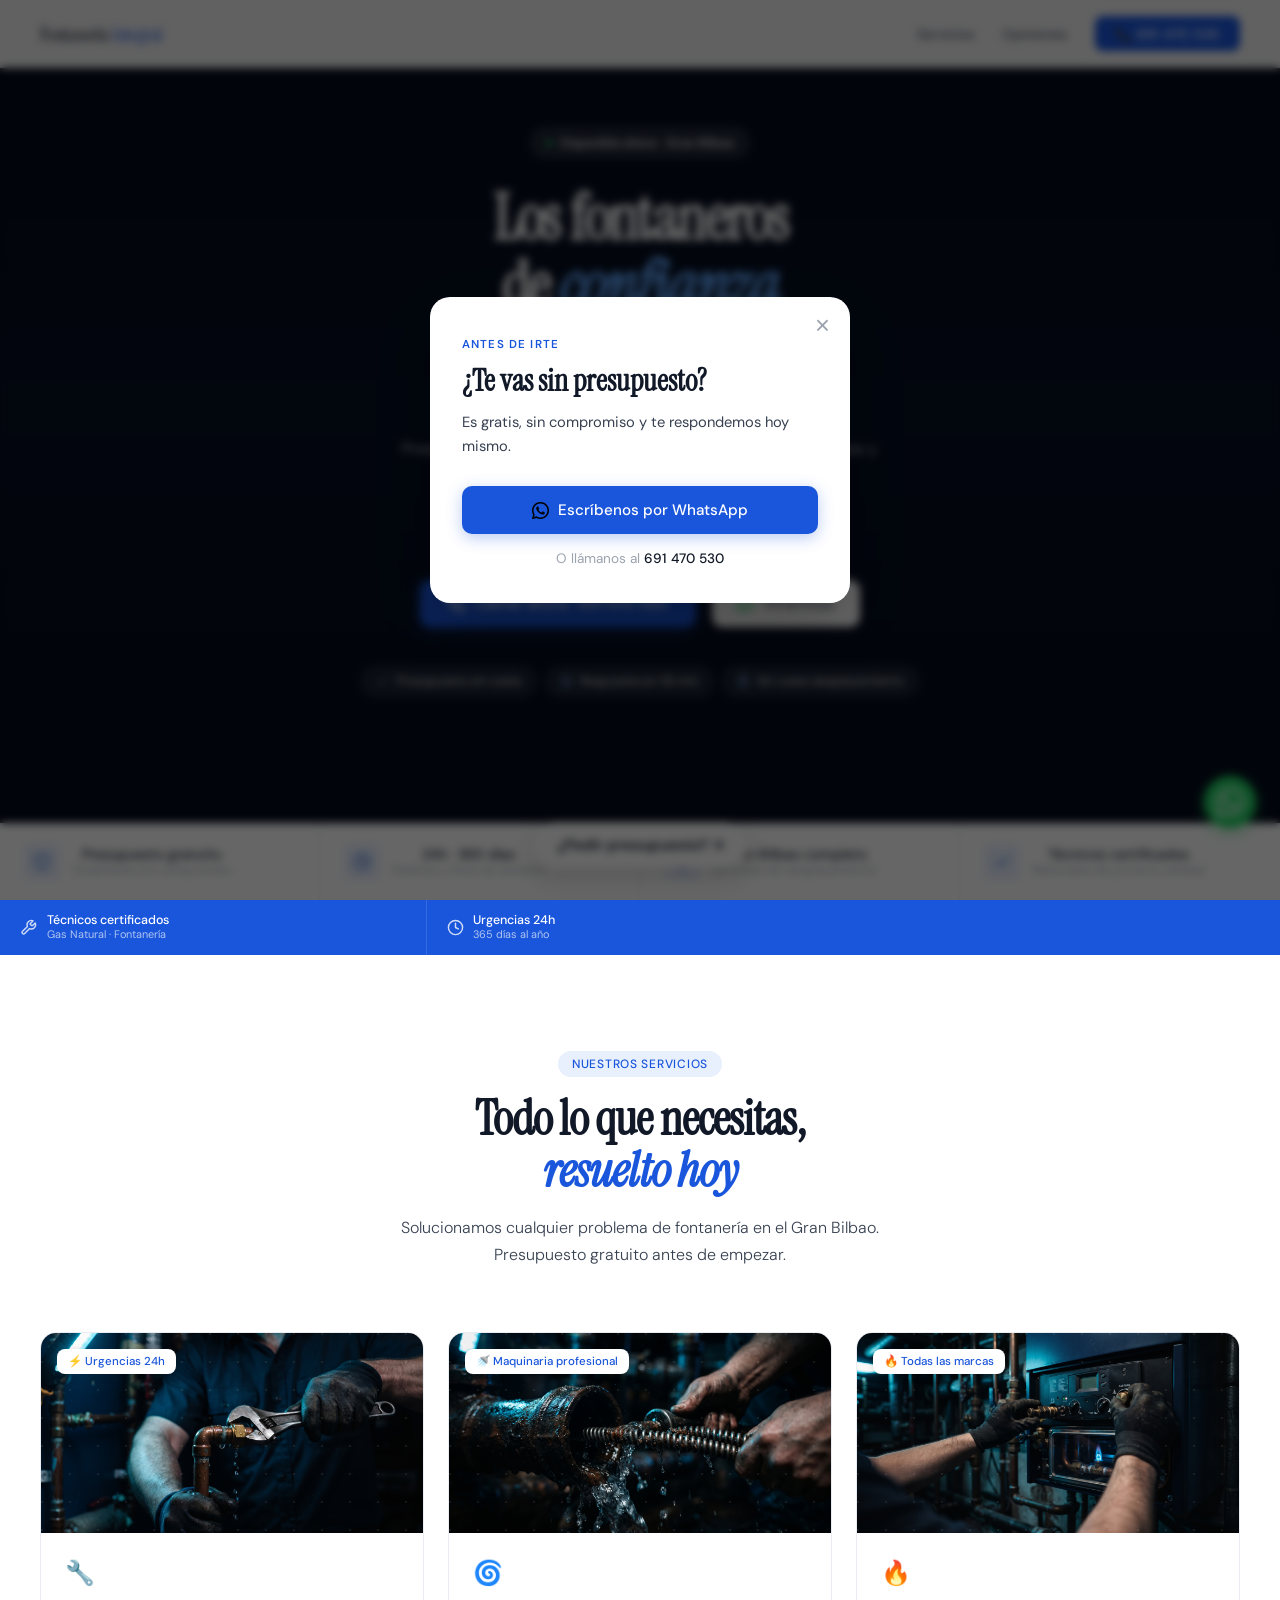
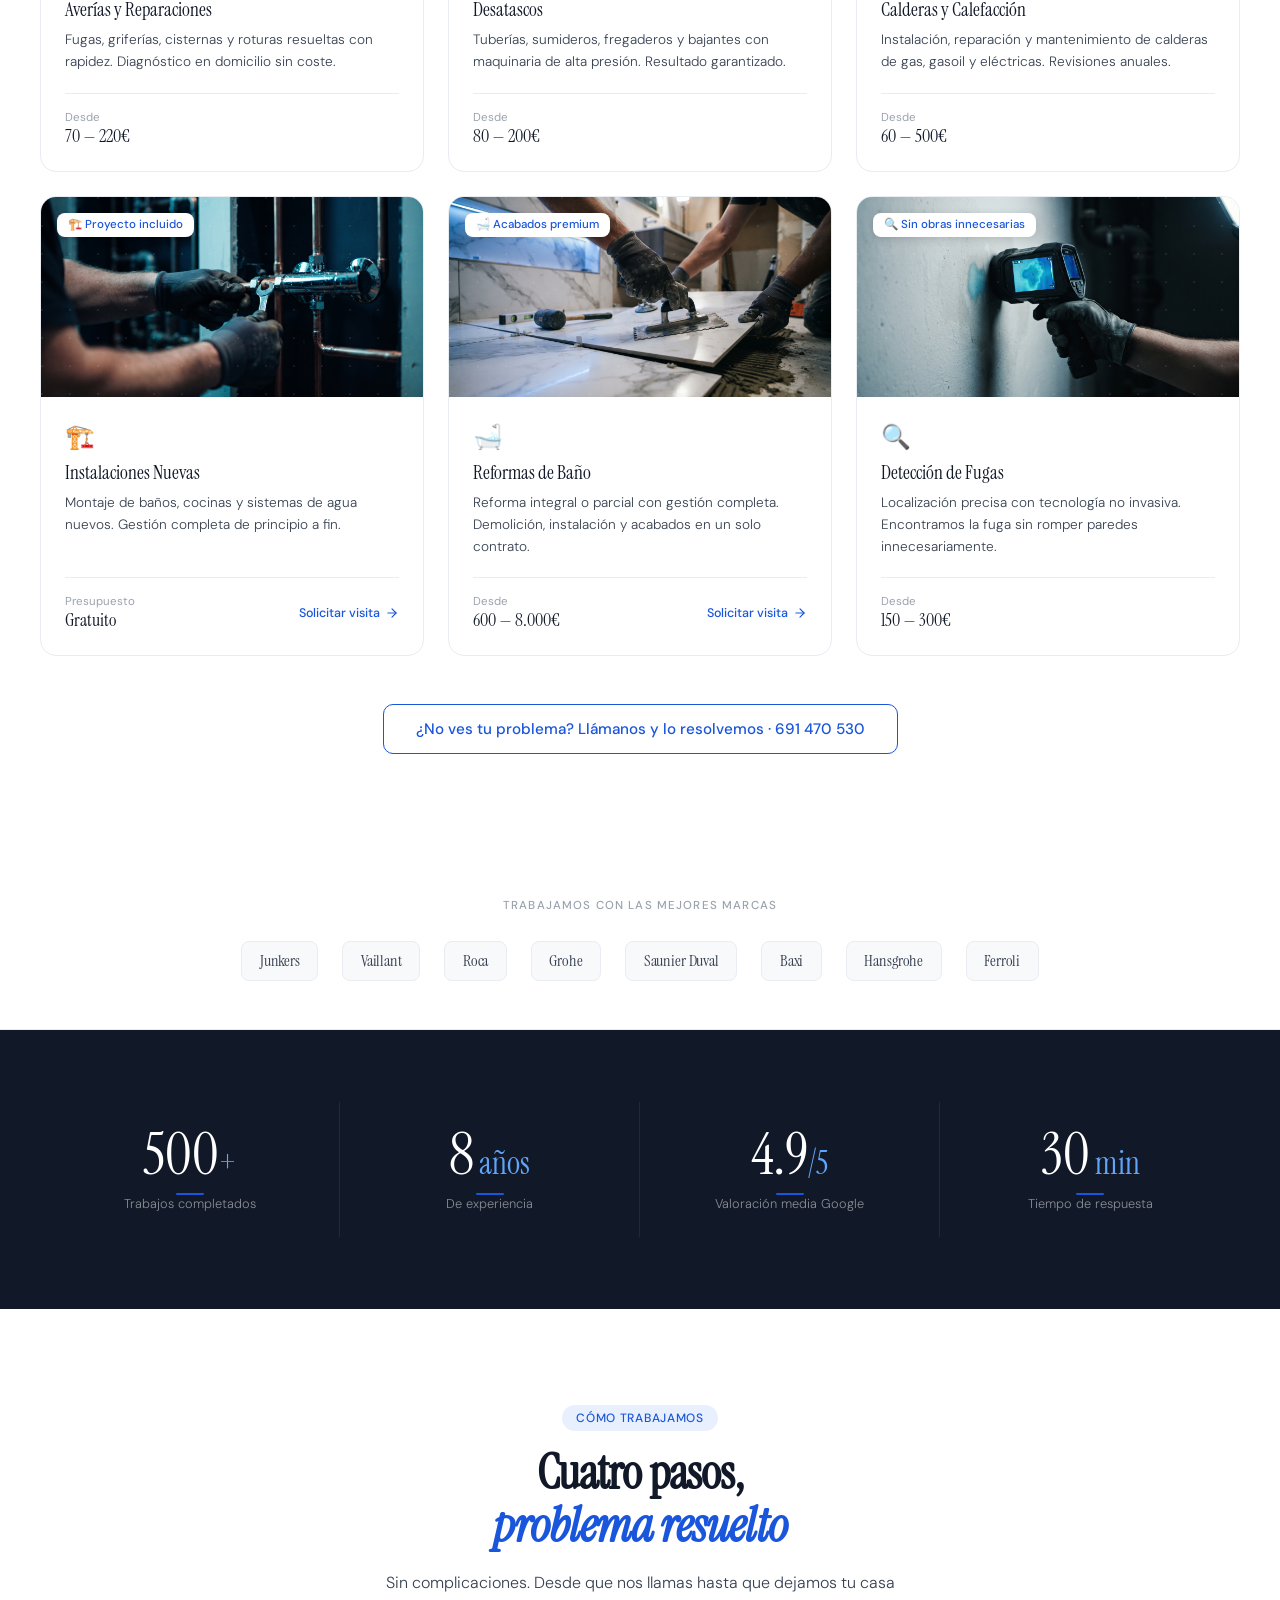
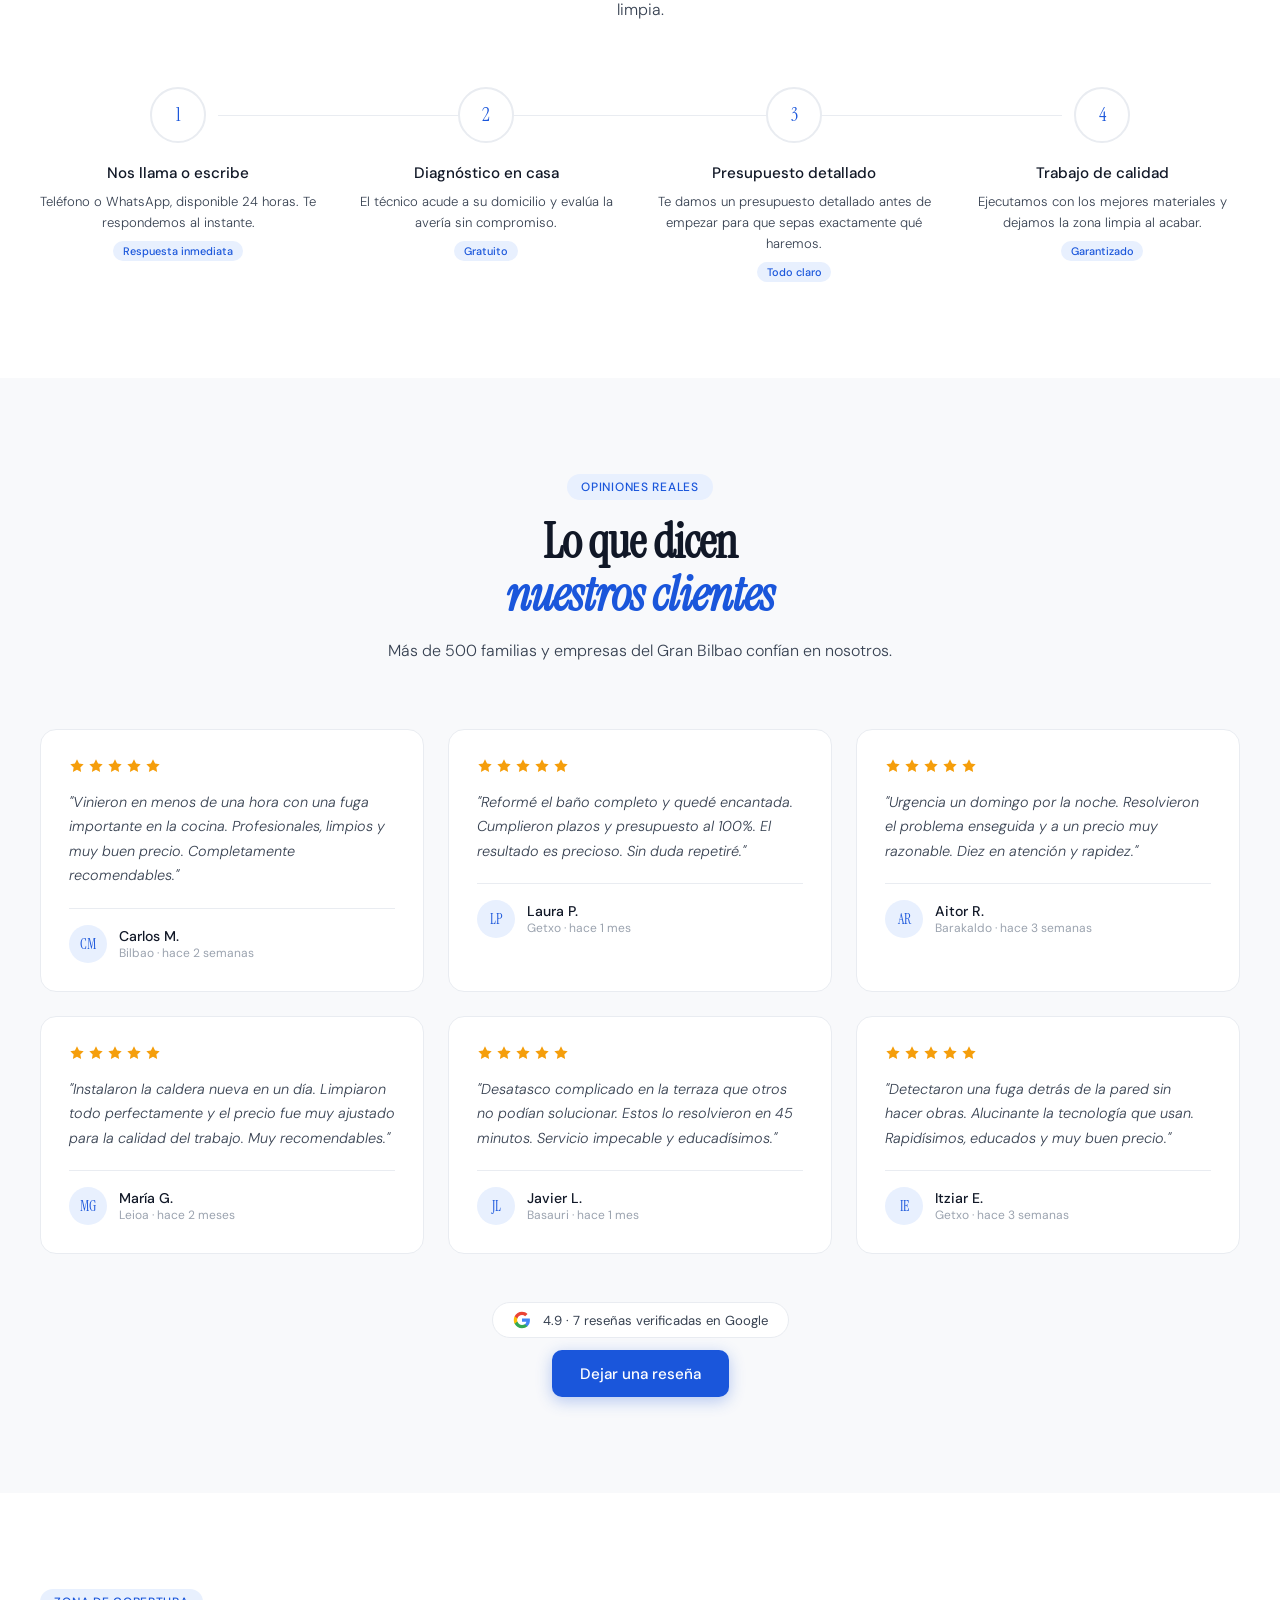
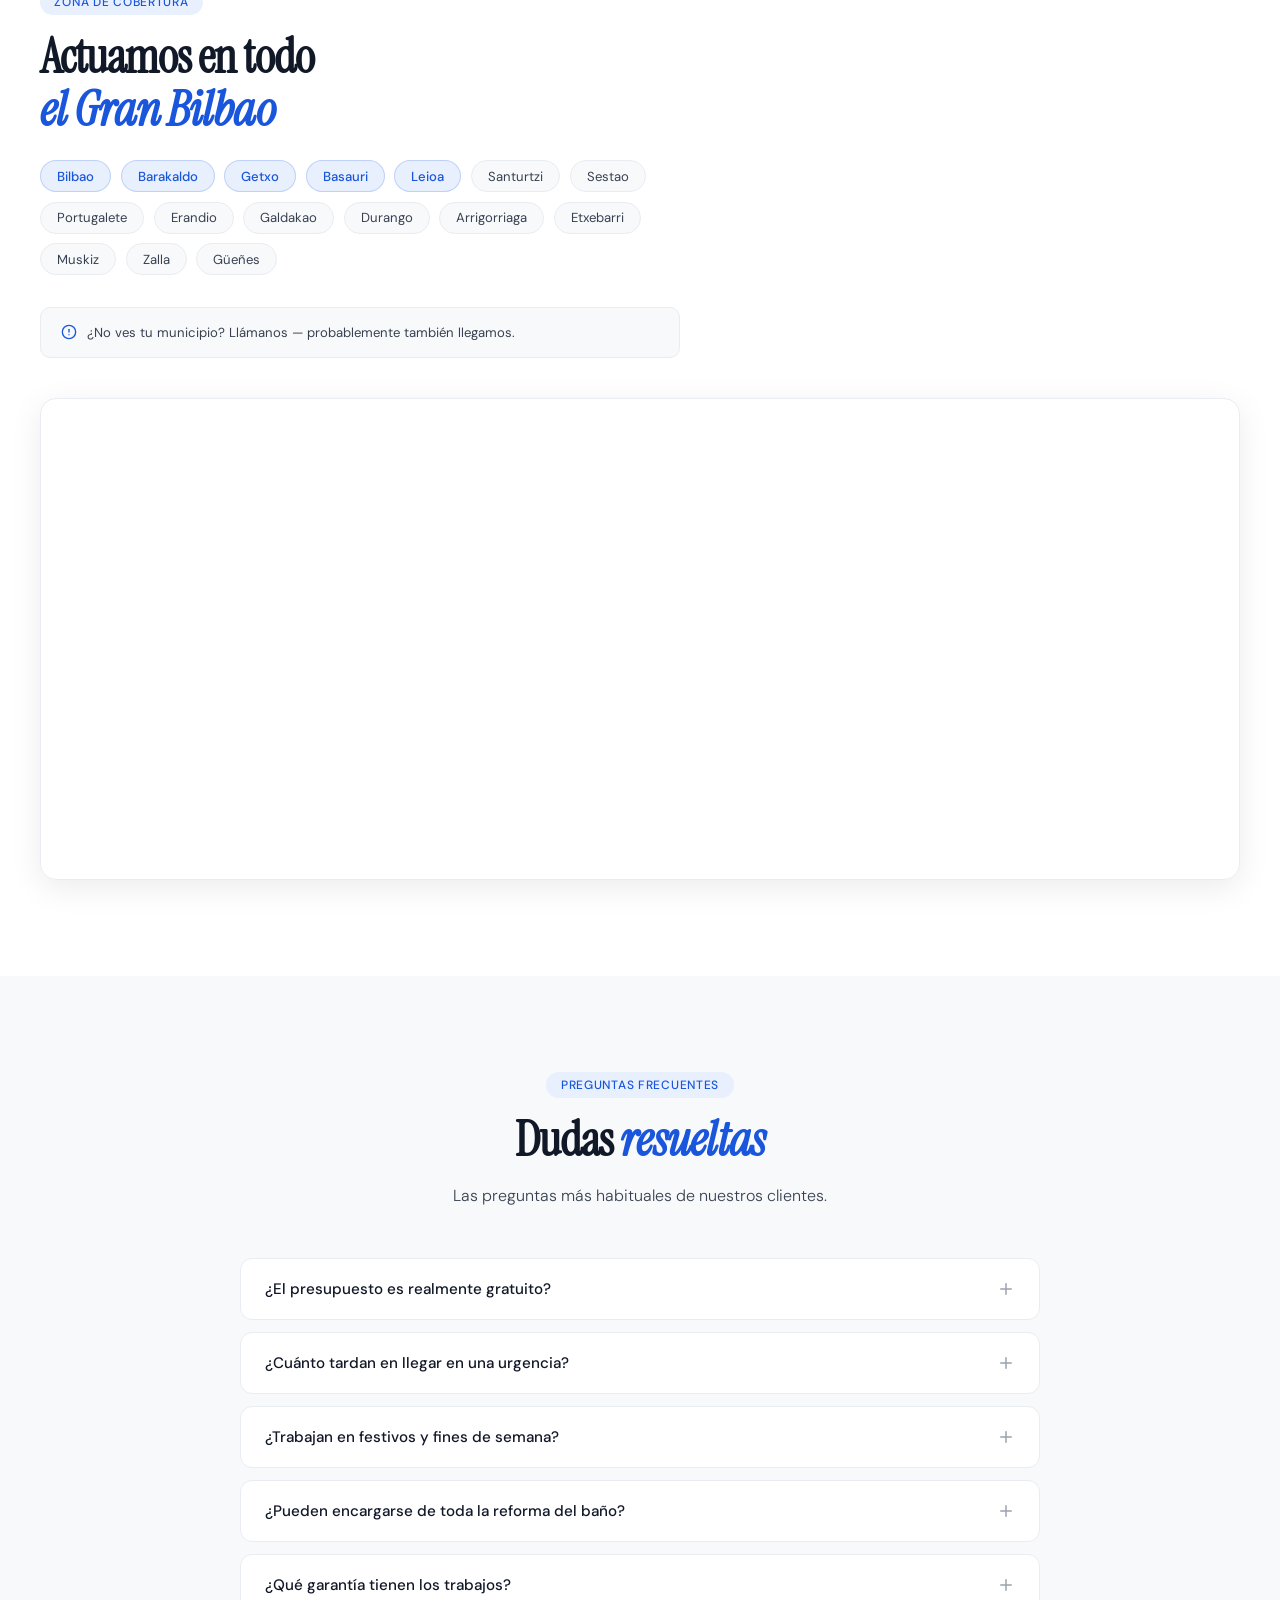
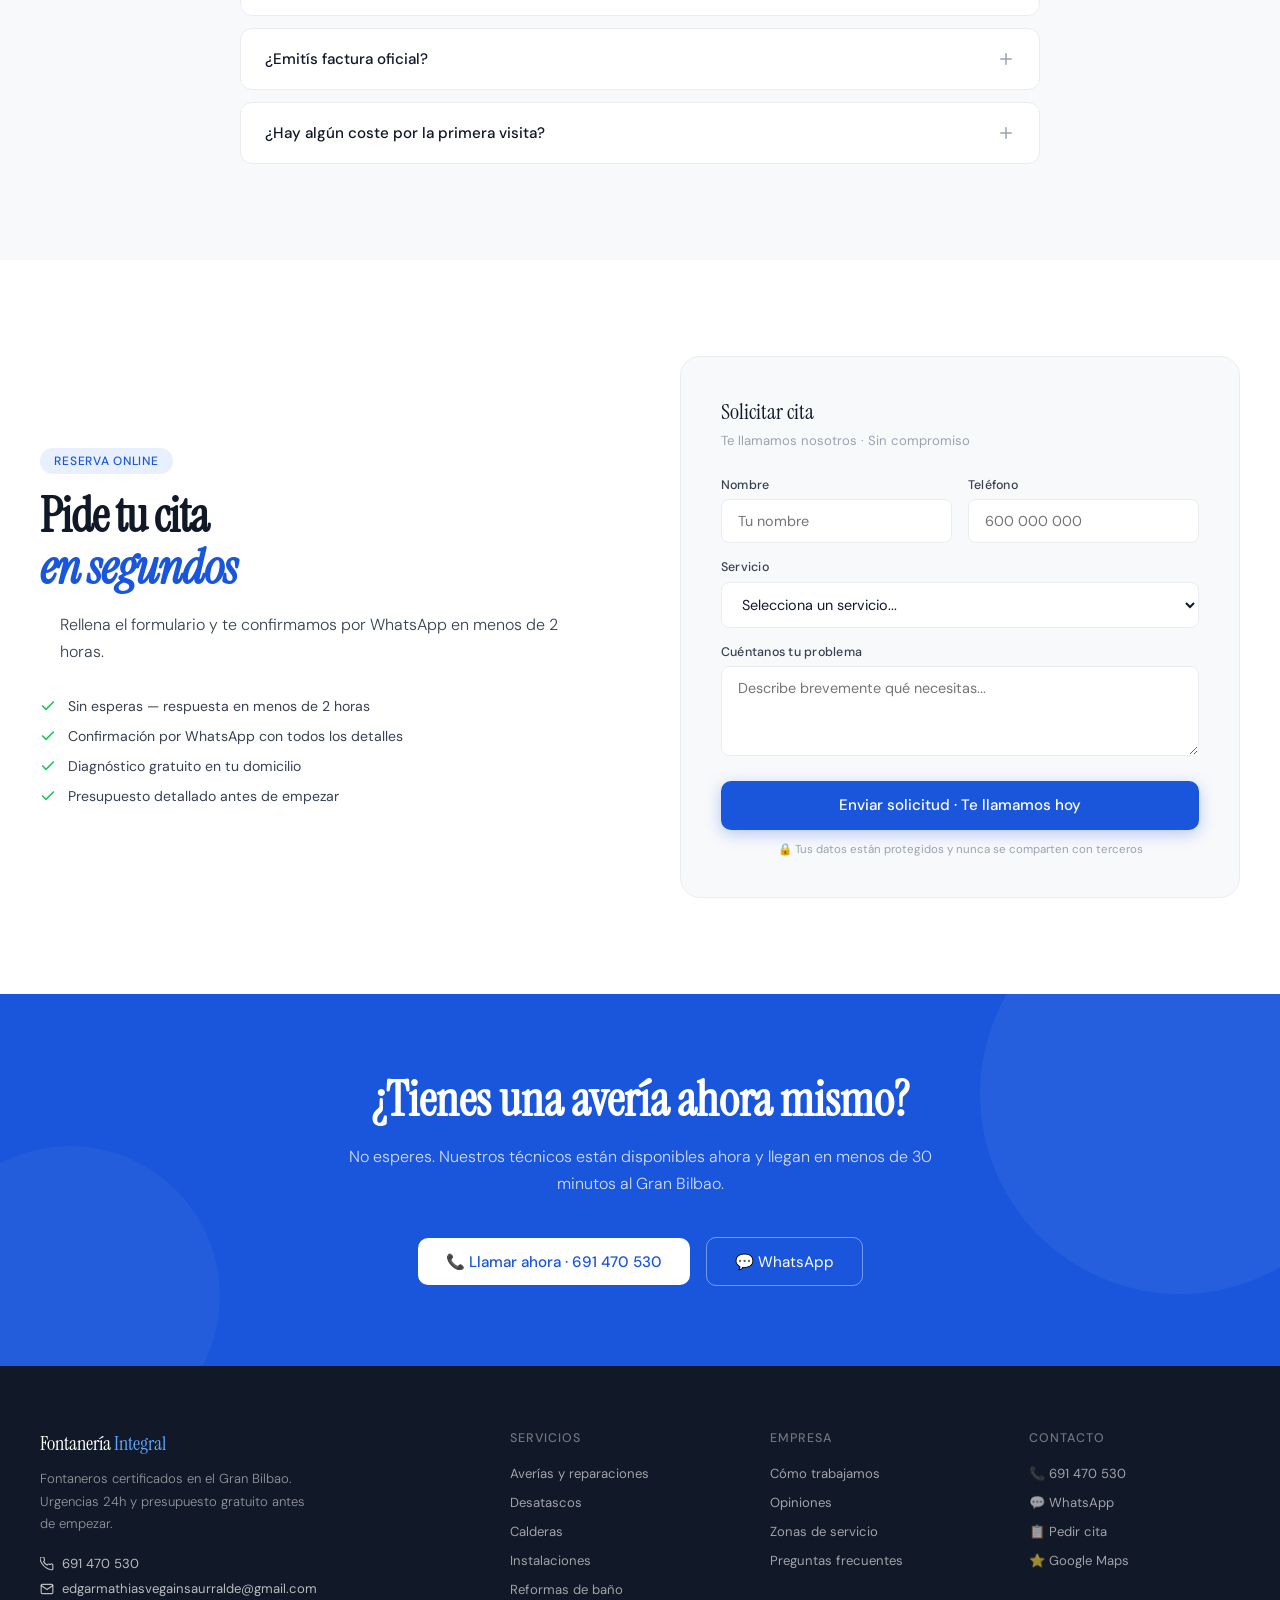
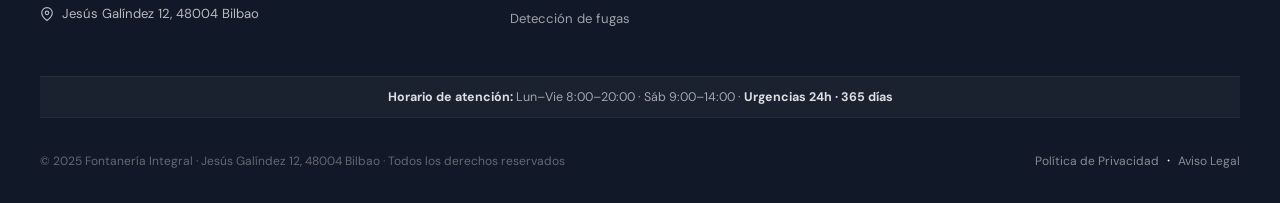
==== commit 59119ff9: "Redesign coverage section to match reference layout Replaces the two-column "Zona de servicio" layou" ====
--- a/index.html
+++ b/index.html
@@ -598,61 +598,37 @@
 
 <!-- ══ ZONAS ══ -->
 <section class="zonas" id="zonas">
-  <div class="zonas-inner">
-    <div>
-      <div class="section-tag">Zona de servicio</div>
-      <h2 class="section-h2">Cubrimos todo<br><em>el Gran Bilbao</em></h2>
-      <p class="section-sub" style="margin-bottom:2rem">Sin coste de desplazamiento en toda el área metropolitana. Llegamos en menos de 30 minutos.</p>
-      <div class="zonas-pills">
-        <span class="zona-pill destacada">Bilbao</span>
-        <span class="zona-pill destacada">Barakaldo</span>
-        <span class="zona-pill destacada">Getxo</span>
-        <span class="zona-pill destacada">Basauri</span>
-        <span class="zona-pill destacada">Leioa</span>
-        <span class="zona-pill">Santurtzi</span>
-        <span class="zona-pill">Sestao</span>
-        <span class="zona-pill">Portugalete</span>
-        <span class="zona-pill">Erandio</span>
-        <span class="zona-pill">Galdakao</span>
-        <span class="zona-pill">Durango</span>
-        <span class="zona-pill">Arrigorriaga</span>
-        <span class="zona-pill">Etxebarri</span>
-        <span class="zona-pill">Muskiz</span>
-        <span class="zona-pill">Zalla</span>
-        <span class="zona-pill">Güeñes</span>
-      </div>
-      <div class="zonas-note">
-        <svg viewBox="0 0 24 24"><circle cx="12" cy="12" r="10"/><line x1="12" y1="8" x2="12" y2="12"/><line x1="12" y1="16" x2="12.01" y2="16"/></svg>
-        ¿No ves tu municipio? Llámanos — probablemente también llegamos.
-      </div>
-    </div>
-    <div class="zonas-right">
-      <div class="zona-stat">
-        <span class="zona-stat-label">Tiempo medio de respuesta</span>
-        <span class="zona-stat-val">30 min</span>
-      </div>
-      <div class="zona-stat">
-        <span class="zona-stat-label">Coste de desplazamiento</span>
-        <span class="zona-stat-val">0 €</span>
-      </div>
-      <div class="zona-stat">
-        <span class="zona-stat-label">Disponibilidad</span>
-        <span class="zona-stat-val">24h · 365d</span>
-      </div>
-      <div class="zona-stat">
-        <span class="zona-stat-label">Municipios cubiertos</span>
-        <span class="zona-stat-val">+30</span>
-      </div>
-      <a href="tel:+34691470530" class="btn-primary" style="width:100%;justify-content:center;margin-top:0.5rem;">
-        Comprobar cobertura · 691 470 530
-      </a>
+  <div class="zonas-header">
+    <div class="section-tag">Zona de cobertura</div>
+    <h2 class="section-h2">Actuamos en todo<br><em>el Gran Bilbao</em></h2>
+    <div class="zonas-pills">
+      <span class="zona-pill destacada">Bilbao</span>
+      <span class="zona-pill destacada">Barakaldo</span>
+      <span class="zona-pill destacada">Getxo</span>
+      <span class="zona-pill destacada">Basauri</span>
+      <span class="zona-pill destacada">Leioa</span>
+      <span class="zona-pill">Santurtzi</span>
+      <span class="zona-pill">Sestao</span>
+      <span class="zona-pill">Portugalete</span>
+      <span class="zona-pill">Erandio</span>
+      <span class="zona-pill">Galdakao</span>
+      <span class="zona-pill">Durango</span>
+      <span class="zona-pill">Arrigorriaga</span>
+      <span class="zona-pill">Etxebarri</span>
+      <span class="zona-pill">Muskiz</span>
+      <span class="zona-pill">Zalla</span>
+      <span class="zona-pill">Güeñes</span>
+    </div>
+    <div class="zonas-note">
+      <svg viewBox="0 0 24 24"><circle cx="12" cy="12" r="10"/><line x1="12" y1="8" x2="12" y2="12"/><line x1="12" y1="16" x2="12.01" y2="16"/></svg>
+      ¿No ves tu municipio? Llámanos — probablemente también llegamos.
     </div>
   </div>
 
   <div class="zonas-map">
     <iframe
-      src="https://www.google.com/maps?q=Jes%C3%BAs+Gal%C3%ADndez+12,+48004+Bilbao&output=embed"
-      width="100%" height="420" style="border:0;" allowfullscreen loading="lazy"
+      src="https://www.google.com/maps?q=Fontanería+Integral,+Jesús+Galíndez+12,+48004+Bilbao&output=embed"
+      width="100%" height="480" style="border:0;" allowfullscreen loading="lazy"
       referrerpolicy="no-referrer-when-downgrade"
       title="Zona de cobertura de Fontanería Integral en el Gran Bilbao"></iframe>
   </div>
--- a/style.css
+++ b/style.css
@@ -584,15 +584,13 @@
   max-width:1280px;margin:0 auto;
 }
 
-.zonas-inner{
-  display:grid;grid-template-columns:1fr 1fr;
-  gap:5rem;align-items:start;
-}
-
-.zonas-left .section-sub{margin-bottom:2rem;}
+.zonas-header{
+  max-width:640px;
+  margin-bottom:2.5rem;
+}
 
 .zonas-pills{
-  display:flex;flex-wrap:wrap;gap:0.6rem;margin-bottom:2rem;
+  display:flex;flex-wrap:wrap;gap:0.6rem;margin:1.5rem 0 2rem;
 }
 
 .zona-pill{
@@ -614,33 +612,13 @@
 }
 .zonas-note svg{width:16px;height:16px;stroke:var(--blue);fill:none;stroke-width:2;stroke-linecap:round;stroke-linejoin:round;flex-shrink:0;}
 
-.zonas-right{
-  display:flex;flex-direction:column;gap:1rem;
-}
-
-.zona-stat{
-  display:flex;align-items:center;justify-content:space-between;
-  padding:1.25rem 1.5rem;
-  background:var(--gray-1);border:1px solid var(--gray-2);
-  border-radius:12px;
-  transition:border-color 0.2s;
-}
-.zona-stat:hover{border-color:rgba(26,86,219,0.2);}
-
-.zona-stat-label{font-size:0.88rem;color:var(--ink-2);}
-.zona-stat-val{
-  font-family:'Instrument Serif',serif;
-  font-size:1.3rem;color:var(--blue);
-}
-
 .zonas-map{
-  margin-top:3.5rem;
   border-radius:16px;
   overflow:hidden;
   border:1px solid var(--gray-2);
   box-shadow:0 8px 32px rgba(0,0,0,0.08);
 }
-.zonas-map iframe{display:block;width:100%;height:420px;}
+.zonas-map iframe{display:block;width:100%;height:480px;}
 
 /* ══════════════════════════════════
    FAQ
@@ -879,8 +857,8 @@
 
 /* ── RESPONSIVE general ── */
 @media(max-width:900px){
-  .zonas-inner,.cita-inner{grid-template-columns:1fr;gap:3rem;}
-  .zonas-map iframe{height:280px;}
+  .cita-inner{grid-template-columns:1fr;gap:3rem;}
+  .zonas-map iframe{height:320px;}
   .steps{grid-template-columns:1fr 1fr;gap:2rem;}
   .steps::before{display:none;}
   .reviews-grid{grid-template-columns:1fr;}
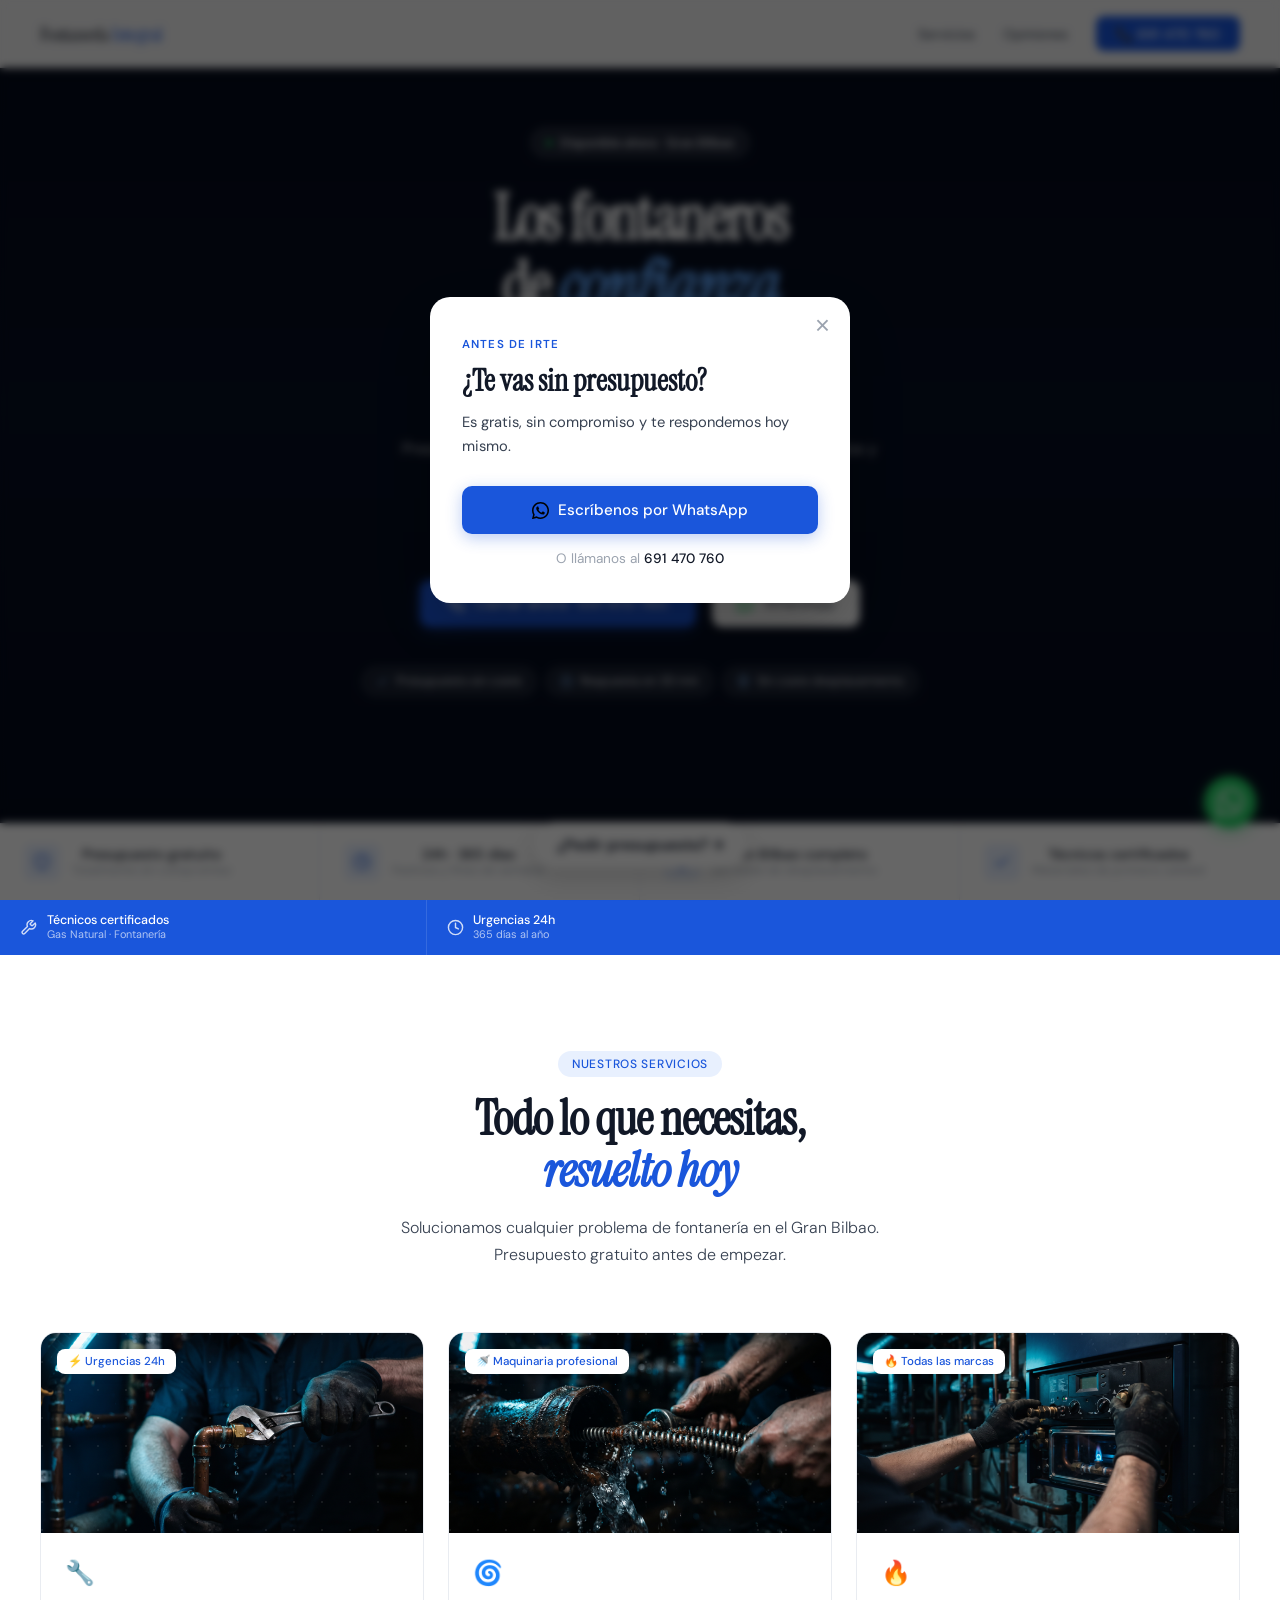
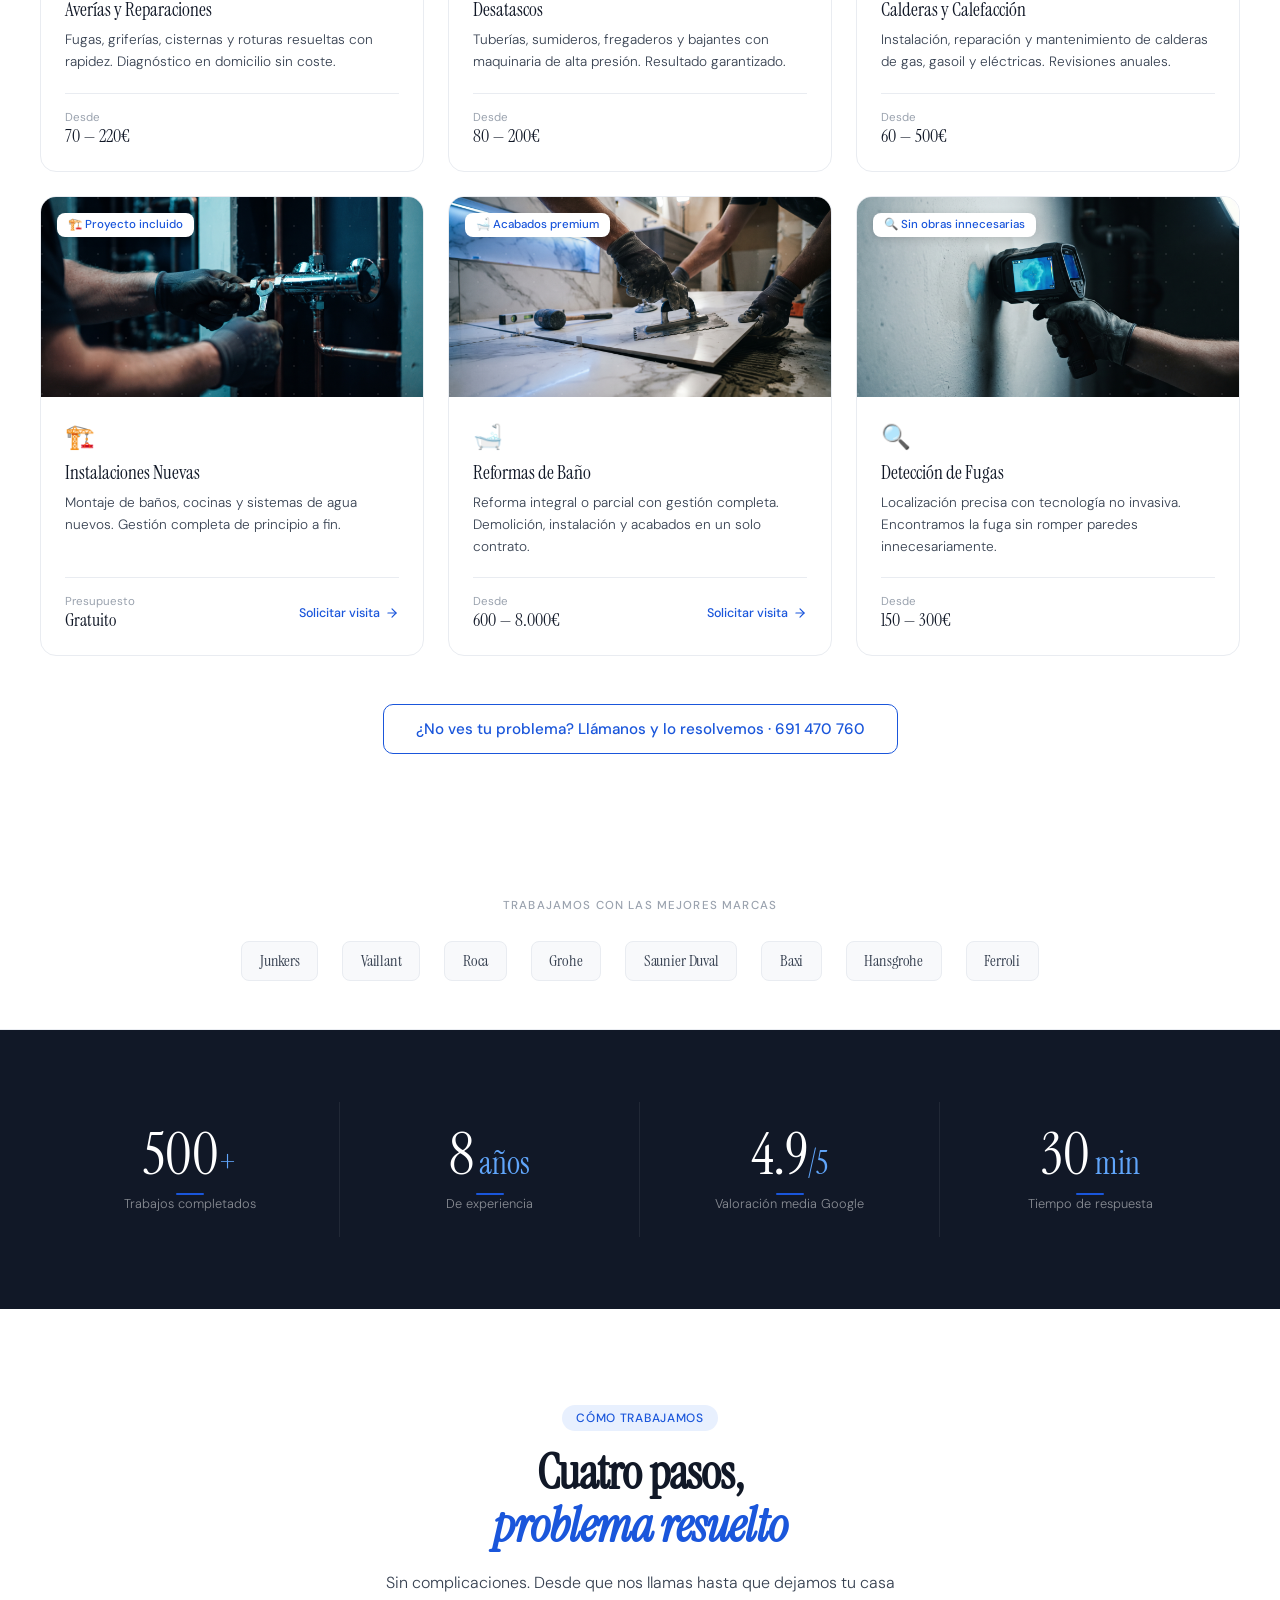
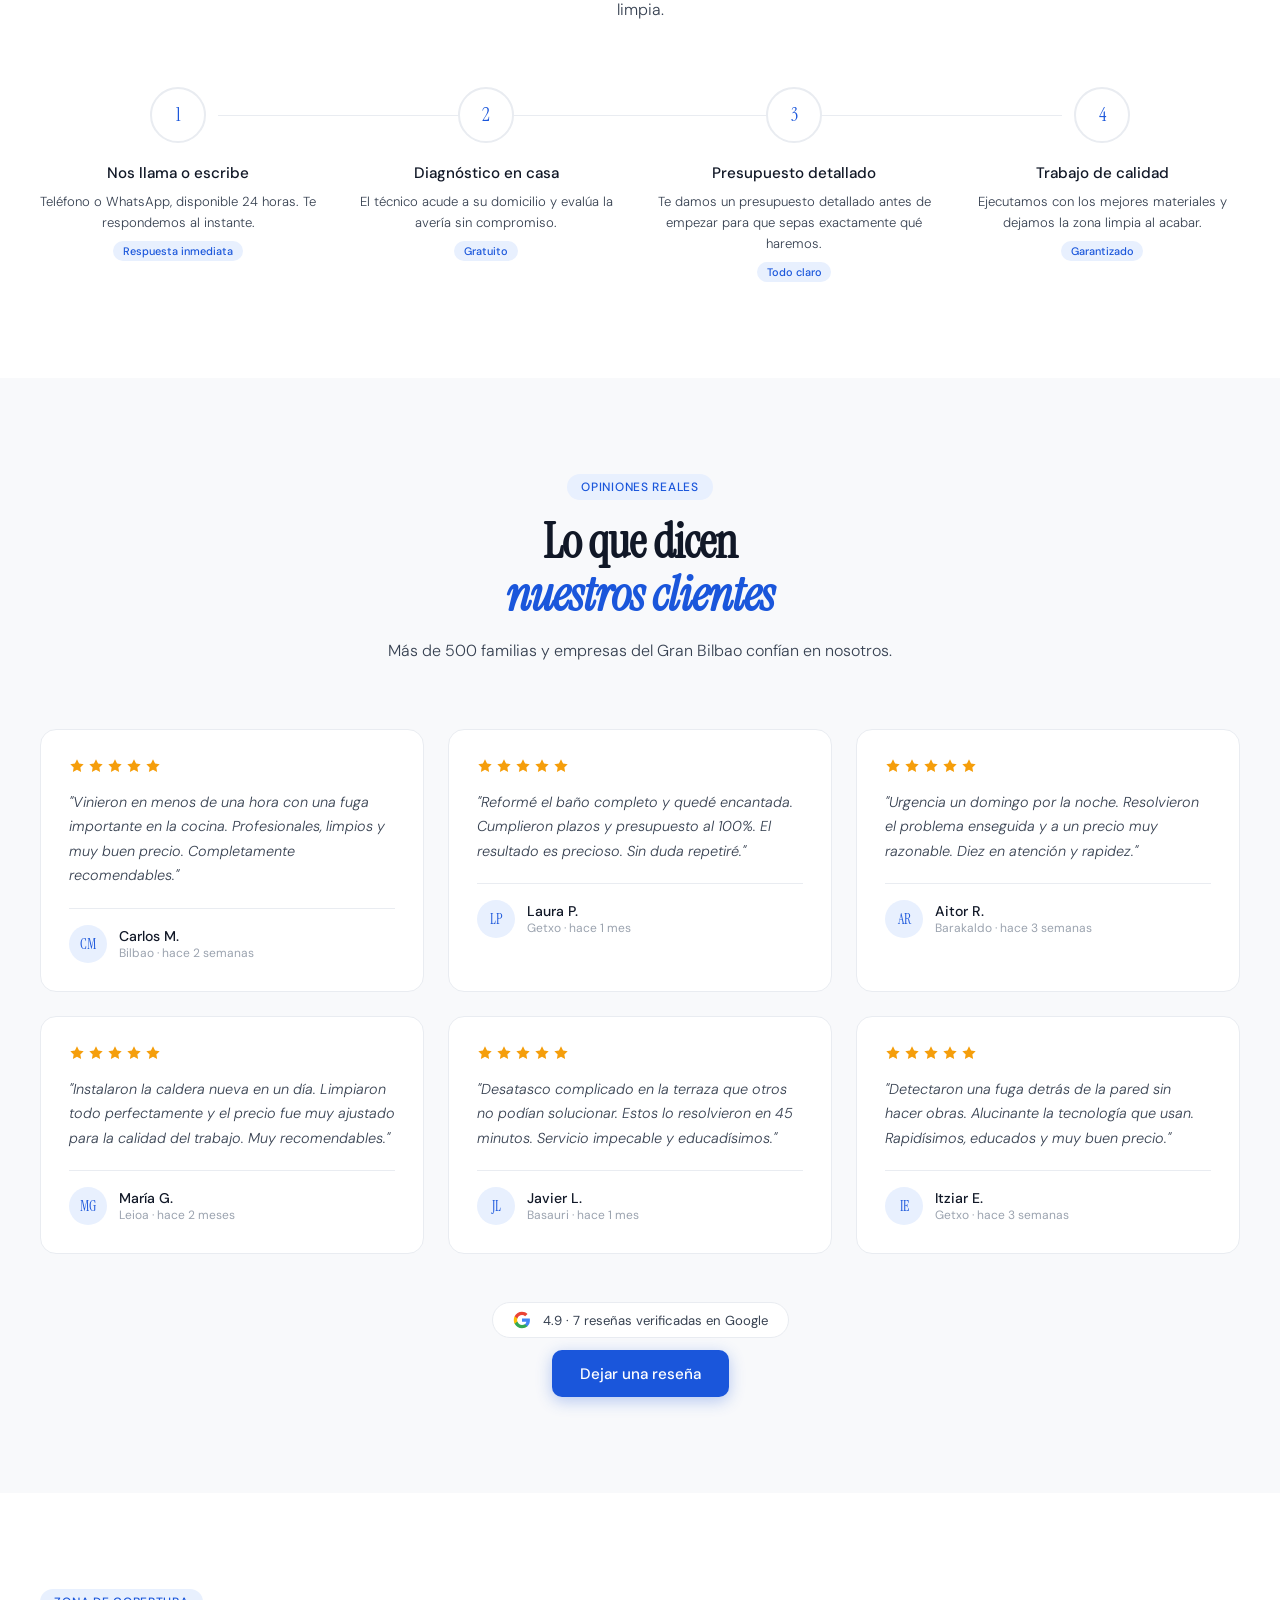
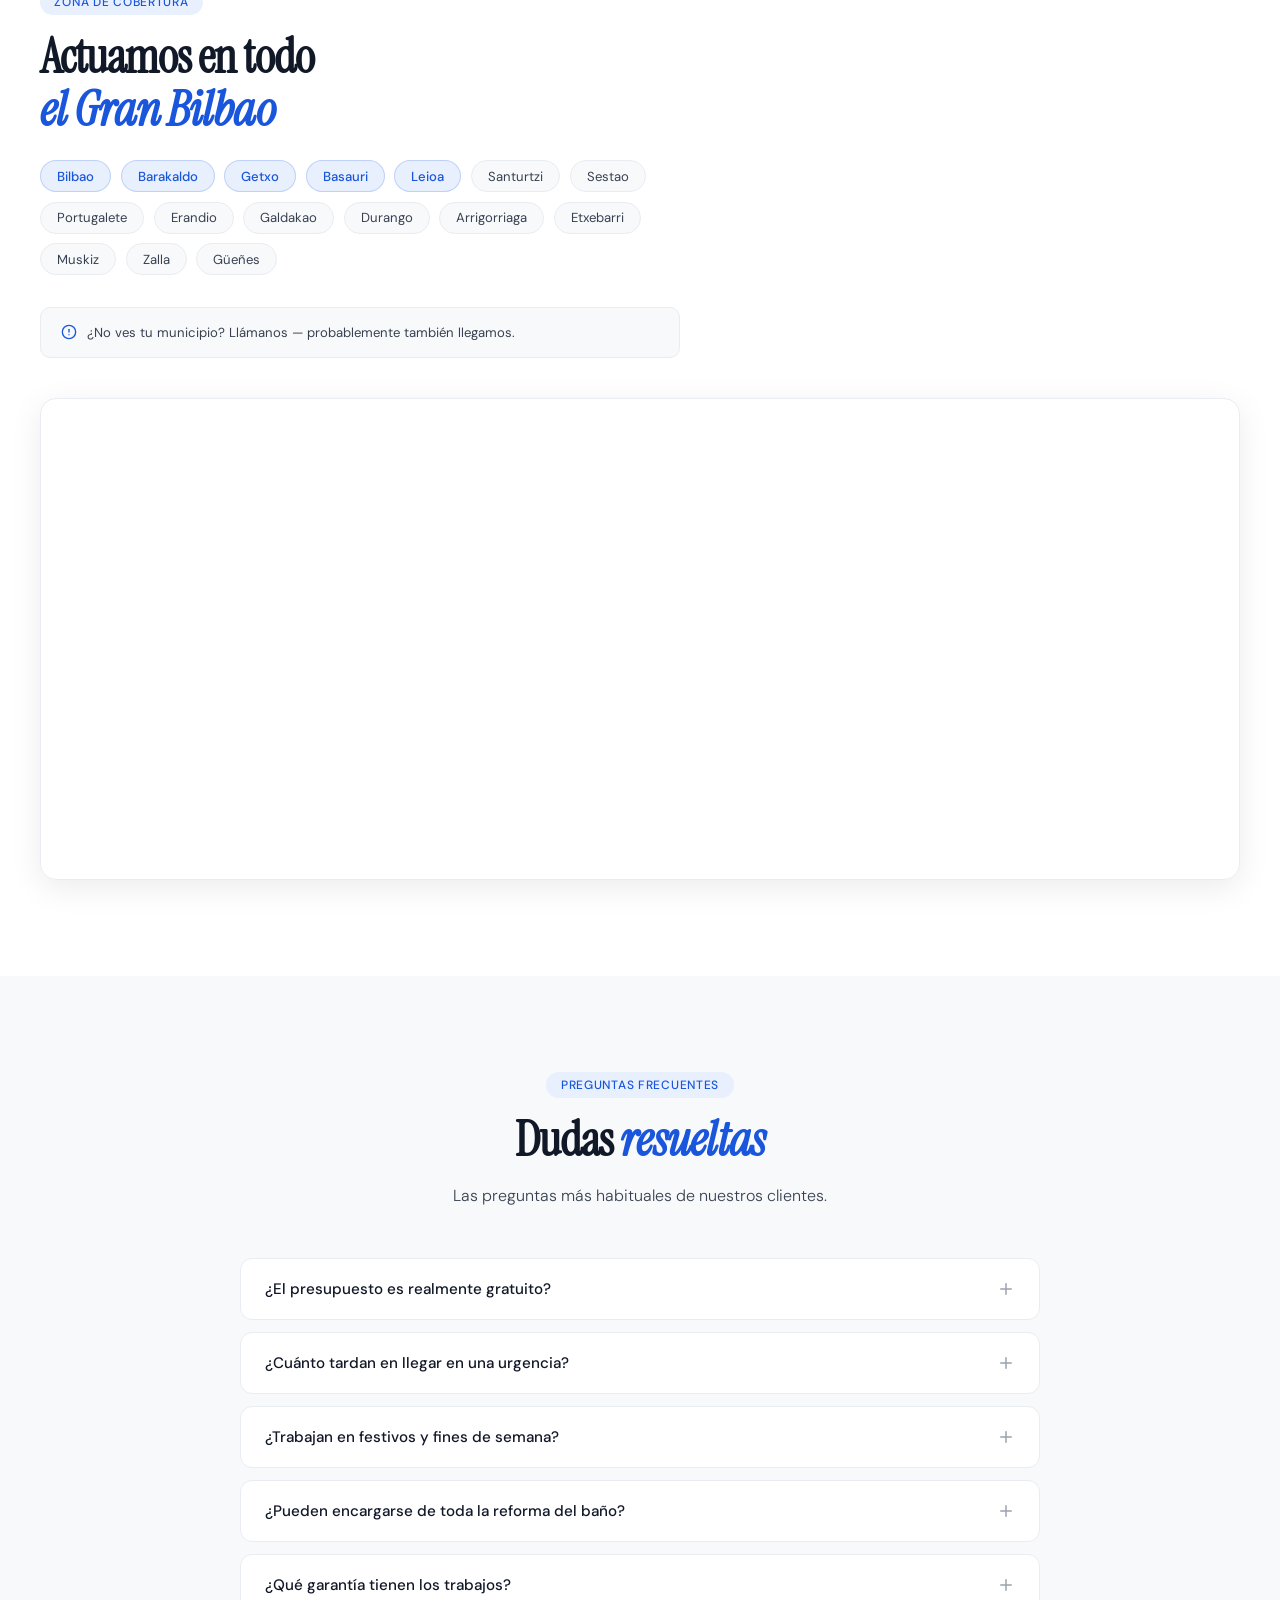
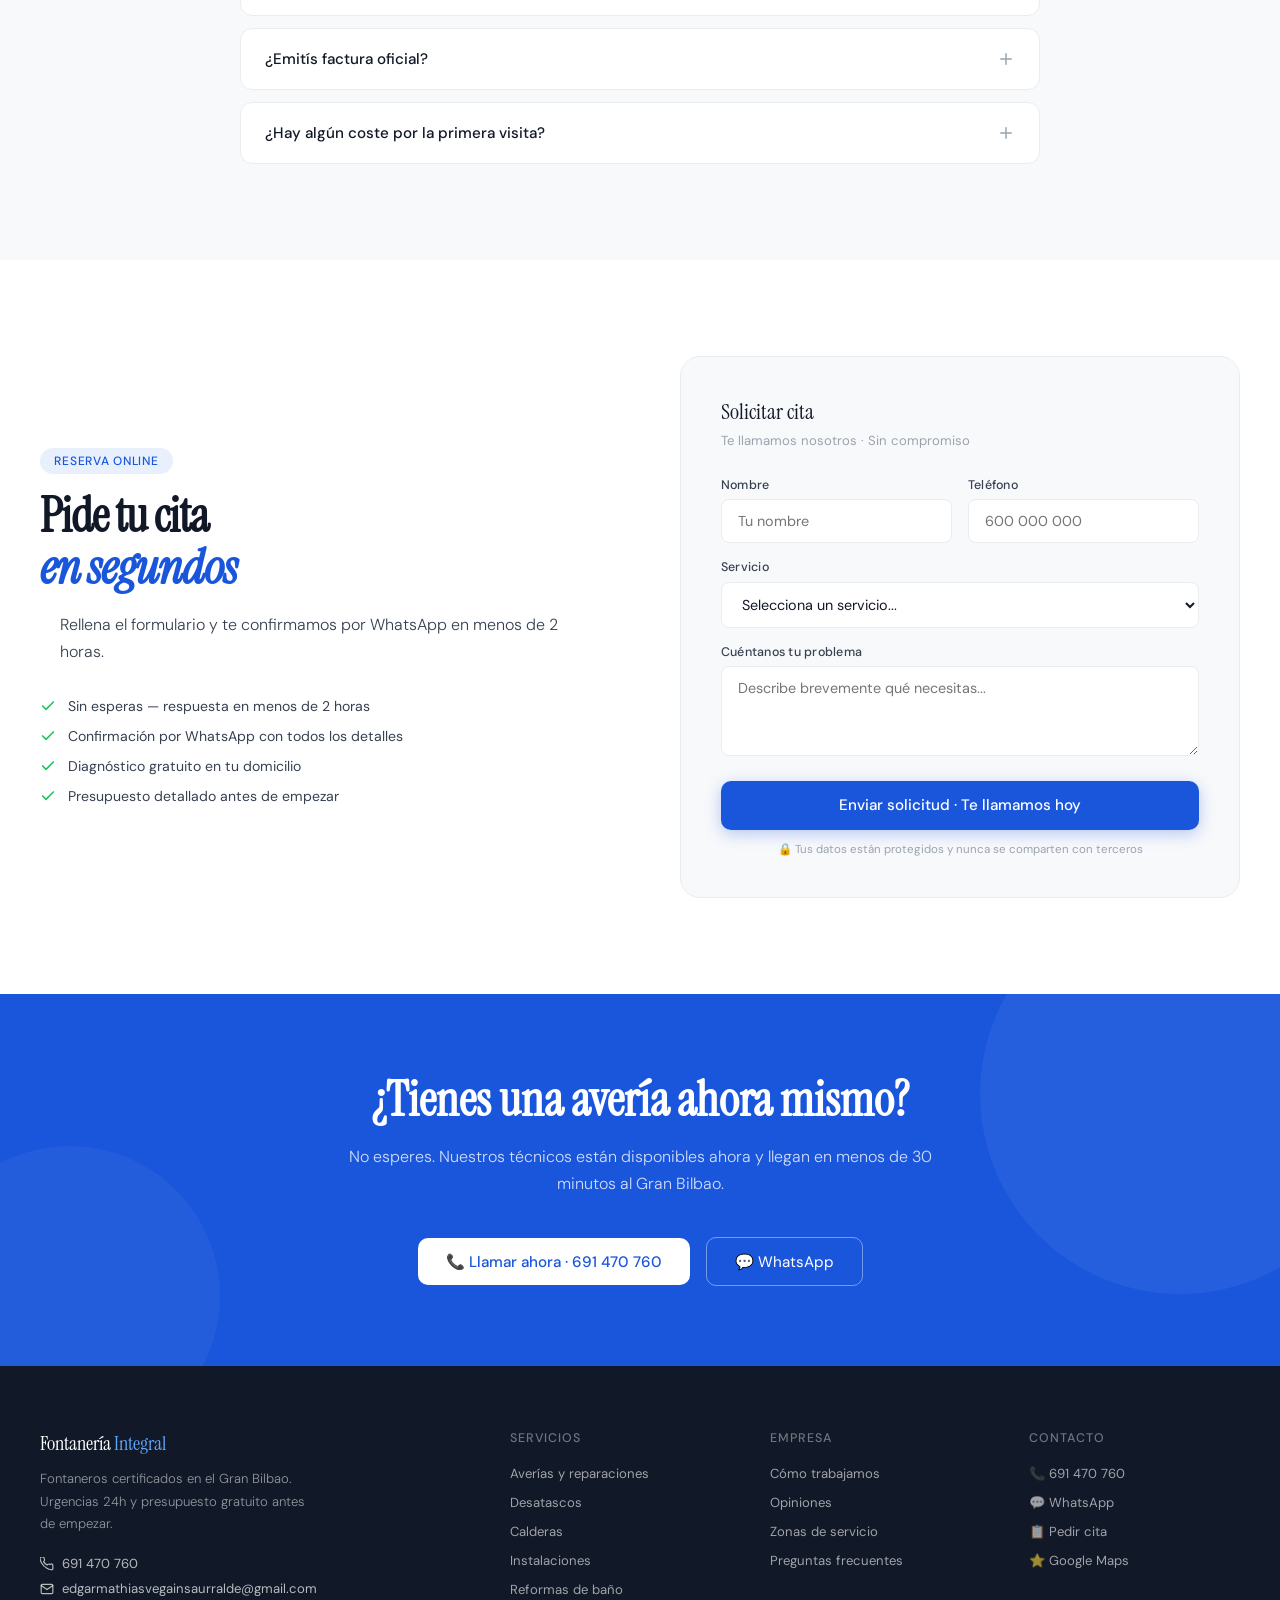
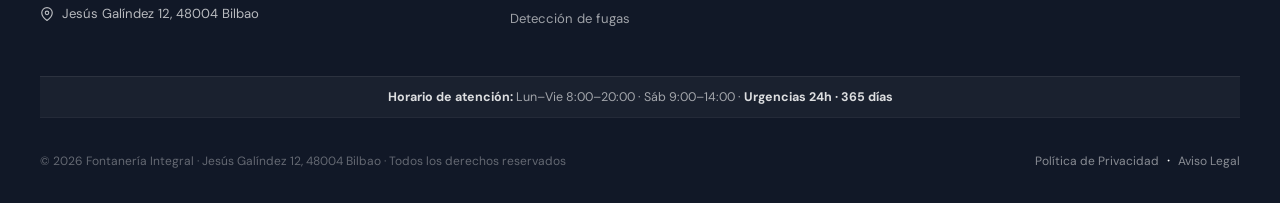
==== commit 043d05b7: "Cambiar teléfono a 691 470 760 y actualizar datos legales (Multiservicios Provenza S.L.U.) Co-Author" ====
--- a/index.html
+++ b/index.html
@@ -1,10 +1,11 @@
 ﻿<!DOCTYPE html>
 <html lang="es">
 <head>
+
 <meta charset="UTF-8">
 <meta name="viewport" content="width=device-width, initial-scale=1.0">
 <meta name="description" content="Fontanería Integral — Fontaneros en Bilbao. Urgencias 24h, presupuesto gratuito, respuesta en 30 minutos en todo el Gran Bilbao.">
-<title>Fontanería Integral | Fontaneros en Bilbao · 24h · 691 470 530</title>
+<title>Fontanería Integral | Fontaneros en Bilbao · 24h · 691 470 760</title>
 <link rel="preconnect" href="https://fonts.googleapis.com">
 <link rel="preconnect" href="https://fonts.gstatic.com" crossorigin>
 <link href="https://fonts.googleapis.com/css2?family=Instrument+Serif:ital@0;1&family=DM+Sans:opsz,wght@9..40,300;9..40,400;9..40,500;9..40,600&display=swap" rel="stylesheet">
@@ -15,7 +16,7 @@
   "@type": "Plumber",
   "name": "Fontanería Integral",
   "url": "https://fontaneriaintegral.netlify.app",
-  "telephone": "+34691470530",
+  "telephone": "+34691470760",
   "address": {
     "@type": "PostalAddress",
     "streetAddress": "Jesús Galíndez 12",
@@ -54,7 +55,7 @@
   <ul class="nav-menu">
     <li><a href="#servicios">Servicios</a></li>
     <li><a href="#testimonios">Opiniones</a></li>
-    <li><a href="tel:+34691470530" class="nav-btn">📞 691 470 530</a></li>
+    <li><a href="tel:+34691470760" class="nav-btn">📞 691 470 760</a></li>
   </ul>
   <button class="nav-hamburger" id="hamburger" aria-label="Abrir menú">
     <span></span>
@@ -67,7 +68,7 @@
   <a href="#servicios">Servicios</a>
   <a href="#testimonios">Opiniones</a>
   <a href="#faq">FAQ</a>
-  <a href="tel:+34691470530" class="nav-btn" style="margin-top:0.75rem;text-align:center;justify-content:center;">📞 691 470 530</a>
+  <a href="tel:+34691470760" class="nav-btn" style="margin-top:0.75rem;text-align:center;justify-content:center;">📞 691 470 760</a>
 </div>
 
 <!-- HERO -->
@@ -106,13 +107,13 @@
     </div>
 
     <div class="hero-ctas">
-      <a href="tel:+34691470530" class="btn-primary">
+      <a href="tel:+34691470760" class="btn-primary">
         <svg viewBox="0 0 24 24" fill="none" stroke="currentColor" stroke-width="2.5" stroke-linecap="round" stroke-linejoin="round">
           <path d="M22 16.92v3a2 2 0 01-2.18 2 19.79 19.79 0 01-8.63-3.07A19.5 19.5 0 013.07 10.8a19.79 19.79 0 01-3.07-8.67A2 2 0 012 0h3a2 2 0 012 1.72c.127.96.361 1.903.7 2.81a2 2 0 01-.45 2.11L6.09 7.91a16 16 0 006 6l1.27-1.27a2 2 0 012.11-.45c.907.339 1.85.573 2.81.7A2 2 0 0122 14v2.92z"/>
         </svg>
-        Llamar ahora · 691 470 530
+        Llamar ahora · 691 470 760
       </a>
-      <a href="https://wa.me/34691470530" class="btn-wa">
+      <a href="https://wa.me/34691470760" class="btn-wa">
         <svg viewBox="0 0 24 24"><path d="M17.472 14.382c-.297-.149-1.758-.867-2.03-.967-.273-.099-.471-.148-.67.15-.197.297-.767.966-.94 1.164-.173.199-.347.223-.644.075-.297-.15-1.255-.463-2.39-1.475-.883-.788-1.48-1.761-1.653-2.059-.173-.297-.018-.458.13-.606.134-.133.298-.347.446-.52.149-.174.198-.298.298-.497.099-.198.05-.371-.025-.52-.075-.149-.669-1.612-.916-2.207-.242-.579-.487-.5-.669-.51-.173-.008-.371-.01-.57-.01-.198 0-.52.074-.792.372-.272.297-1.04 1.016-1.04 2.479 0 1.462 1.065 2.875 1.213 3.074.149.198 2.096 3.2 5.077 4.487.709.306 1.262.489 1.694.625.712.227 1.36.195 1.871.118.571-.085 1.758-.719 2.006-1.413.248-.694.248-1.289.173-1.413-.074-.124-.272-.198-.57-.347zM11.999 0C5.373 0 0 5.373 0 12c0 2.117.554 4.107 1.523 5.832L.057 23.486a.5.5 0 00.613.612l5.701-1.456A11.945 11.945 0 0012 24c6.627 0 12-5.373 12-12S18.626 0 11.999 0zm.001 21.818a9.799 9.799 0 01-5.015-1.378l-.36-.213-3.733.954.984-3.68-.233-.372A9.799 9.799 0 012.182 12c0-5.413 4.406-9.818 9.818-9.818 5.413 0 9.818 4.405 9.818 9.818 0 5.412-4.405 9.818-9.818 9.818z"/></svg>
         WhatsApp
       </a>
@@ -178,7 +179,7 @@
 </section>
 
 <!-- WHATSAPP -->
-<a href="https://wa.me/34691470530" class="wa" aria-label="WhatsApp">
+<a href="https://wa.me/34691470760" class="wa" aria-label="WhatsApp">
   <svg viewBox="0 0 24 24"><path d="M17.472 14.382c-.297-.149-1.758-.867-2.03-.967-.273-.099-.471-.148-.67.15-.197.297-.767.966-.94 1.164-.173.199-.347.223-.644.075-.297-.15-1.255-.463-2.39-1.475-.883-.788-1.48-1.761-1.653-2.059-.173-.297-.018-.458.13-.606.134-.133.298-.347.446-.52.149-.174.198-.298.298-.497.099-.198.05-.371-.025-.52-.075-.149-.669-1.612-.916-2.207-.242-.579-.487-.5-.669-.51-.173-.008-.371-.01-.57-.01-.198 0-.52.074-.792.372-.272.297-1.04 1.016-1.04 2.479 0 1.462 1.065 2.875 1.213 3.074.149.198 2.096 3.2 5.077 4.487.709.306 1.262.489 1.694.625.712.227 1.36.195 1.871.118.571-.085 1.758-.719 2.006-1.413.248-.694.248-1.289.173-1.413-.074-.124-.272-.198-.57-.347zM11.999 0C5.373 0 0 5.373 0 12c0 2.117.554 4.107 1.523 5.832L.057 23.486a.5.5 0 00.613.612l5.701-1.456A11.945 11.945 0 0012 24c6.627 0 12-5.373 12-12S18.626 0 11.999 0zm.001 21.818a9.799 9.799 0 01-5.015-1.378l-.36-.213-3.733.954.984-3.68-.233-.372A9.799 9.799 0 012.182 12c0-5.413 4.406-9.818 9.818-9.818 5.413 0 9.818 4.405 9.818 9.818 0 5.412-4.405 9.818-9.818 9.818z"/></svg>
 </a>
 
@@ -215,7 +216,7 @@
   <div class="services-grid">
 
     <!-- 1. Averías -->
-    <a href="tel:+34691470530" class="svc-card">
+    <a href="tel:+34691470760" class="svc-card">
       <div class="svc-photo svc-photo--averia">
         <span class="svc-photo-emoji">🔧</span>
         <div class="svc-photo-icon">
@@ -240,7 +241,7 @@
     </a>
 
     <!-- 2. Desatascos -->
-    <a href="tel:+34691470530" class="svc-card">
+    <a href="tel:+34691470760" class="svc-card">
       <div class="svc-photo svc-photo--desatasco">
         <span class="svc-photo-emoji">🌀</span>
         <div class="svc-photo-icon">
@@ -265,7 +266,7 @@
     </a>
 
     <!-- 3. Calderas -->
-    <a href="tel:+34691470530" class="svc-card">
+    <a href="tel:+34691470760" class="svc-card">
       <div class="svc-photo svc-photo--caldera">
         <span class="svc-photo-emoji">🔥</span>
         <div class="svc-photo-icon">
@@ -290,7 +291,7 @@
     </a>
 
     <!-- 4. Instalaciones -->
-    <a href="tel:+34691470530" class="svc-card">
+    <a href="tel:+34691470760" class="svc-card">
       <div class="svc-photo svc-photo--instalacion">
         <span class="svc-photo-emoji">🏗️</span>
         <div class="svc-photo-icon">
@@ -319,7 +320,7 @@
     </a>
 
     <!-- 5. Reformas -->
-    <a href="tel:+34691470530" class="svc-card">
+    <a href="tel:+34691470760" class="svc-card">
       <div class="svc-photo svc-photo--reforma">
         <span class="svc-photo-emoji">🛁</span>
         <div class="svc-photo-icon">
@@ -349,7 +350,7 @@
     </a>
 
     <!-- 6. Detección fugas -->
-    <a href="tel:+34691470530" class="svc-card">
+    <a href="tel:+34691470760" class="svc-card">
       <div class="svc-photo svc-photo--fugas">
         <span class="svc-photo-emoji">🔍</span>
         <div class="svc-photo-icon">
@@ -377,8 +378,8 @@
   </div>
 
   <div class="services-cta">
-    <a href="tel:+34691470530" class="btn-outline">
-      ¿No ves tu problema? Llámanos y lo resolvemos · 691 470 530
+    <a href="tel:+34691470760" class="btn-outline">
+      ¿No ves tu problema? Llámanos y lo resolvemos · 691 470 760
     </a>
   </div>
 </section>
@@ -770,7 +771,7 @@
         <textarea placeholder="Describe brevemente qué necesitas..."></textarea>
       </div>
 
-      <button class="btn-form" onclick="window.location.href='tel:+34691470530'">
+      <button class="btn-form" onclick="window.location.href='tel:+34691470760'">
         Enviar solicitud · Te llamamos hoy
       </button>
       <p class="form-nota">🔒 Tus datos están protegidos y nunca se comparten con terceros</p>
@@ -784,8 +785,8 @@
     <h2>¿Tienes una avería ahora mismo?</h2>
     <p>No esperes. Nuestros técnicos están disponibles ahora y llegan en menos de 30 minutos al Gran Bilbao.</p>
     <div class="cta-banner-btns">
-      <a href="tel:+34691470530" class="btn-white">📞 Llamar ahora · 691 470 530</a>
-      <a href="https://wa.me/34691470530" class="btn-white-outline">💬 WhatsApp</a>
+      <a href="tel:+34691470760" class="btn-white">📞 Llamar ahora · 691 470 760</a>
+      <a href="https://wa.me/34691470760" class="btn-white-outline">💬 WhatsApp</a>
     </div>
   </div>
 </div>
@@ -797,9 +798,9 @@
       <div class="footer-logo">Fontanería <b>Integral</b></div>
       <p class="footer-desc">Fontaneros certificados en el Gran Bilbao. Urgencias 24h y presupuesto gratuito antes de empezar.</p>
       <div class="footer-contact">
-        <a href="tel:+34691470530">
+        <a href="tel:+34691470760">
           <svg viewBox="0 0 24 24"><path d="M22 16.92v3a2 2 0 01-2.18 2 19.79 19.79 0 01-8.63-3.07A19.5 19.5 0 013.07 10.8a19.79 19.79 0 01-3.07-8.67A2 2 0 012 0h3a2 2 0 012 1.72c.127.96.361 1.903.7 2.81a2 2 0 01-.45 2.11L6.09 7.91a16 16 0 006 6l1.27-1.27a2 2 0 012.11-.45c.907.339 1.85.573 2.81.7A2 2 0 0122 14v2.92z"/></svg>
-          691 470 530
+          691 470 760
         </a>
         <a href="mailto:edgarmathiasvegainsaurralde@gmail.com">
           <svg viewBox="0 0 24 24"><path d="M4 4h16c1.1 0 2 .9 2 2v12c0 1.1-.9 2-2 2H4c-1.1 0-2-.9-2-2V6c0-1.1.9-2 2-2z"/><polyline points="22,6 12,13 2,6"/></svg>
@@ -837,8 +838,8 @@
     <div class="footer-col">
       <h4>Contacto</h4>
       <ul>
-        <li><a href="tel:+34691470530">📞 691 470 530</a></li>
-        <li><a href="https://wa.me/34691470530">💬 WhatsApp</a></li>
+        <li><a href="tel:+34691470760">📞 691 470 760</a></li>
+        <li><a href="https://wa.me/34691470760">💬 WhatsApp</a></li>
         <li><a href="#cita">📋 Pedir cita</a></li>
         <li><a href="#">⭐ Google Maps</a></li>
       </ul>
@@ -849,7 +850,7 @@
     <strong>Horario de atención:</strong> Lun–Vie 8:00–20:00 · Sáb 9:00–14:00 · <strong>Urgencias 24h · 365 días</strong>
   </div>
   <div class="footer-bottom">
-    <span class="footer-copy">© 2025 Fontanería Integral · Jesús Galíndez 12, 48004 Bilbao · Todos los derechos reservados</span>
+    <span class="footer-copy">© 2026 Fontanería Integral · Jesús Galíndez 12, 48004 Bilbao · Todos los derechos reservados</span>
     <span class="footer-legal">
       <a href="#" onclick="openModal('modal-privacidad');return false;">Política de Privacidad</a>
       &nbsp;·&nbsp;
@@ -863,7 +864,7 @@
   <div class="modal-box">
     <button class="modal-close" onclick="closeModal('modal-privacidad')" aria-label="Cerrar">&times;</button>
     <h2 id="modal-priv-title">Política de Privacidad</h2>
-    <p><strong>Responsable:</strong> Fontanería Integral · Jesús Galíndez 12, 48004 Bilbao · <a href="mailto:info@fontaneriaintegral.es">info@fontaneriaintegral.es</a> · Tel. 691 470 530</p>
+    <p><strong>Responsable:</strong> Multiservicios Provenza S.L.U. (nombre comercial: Fontanería Integral) · CIF B67665430 · Jesús Galíndez 12, 10A, 48004 Bilbao · <a href="mailto:fontap.spain@gmail.com">fontap.spain@gmail.com</a> · Tel. 691 470 760</p>
     <h3>Finalidad</h3>
     <p>Los datos personales que nos facilite a través del formulario de contacto (nombre, teléfono, descripción de la avería) se utilizan exclusivamente para gestionar su solicitud de servicio y ponernos en contacto con usted.</p>
     <h3>Legitimación</h3>
@@ -873,7 +874,7 @@
     <h3>Conservación</h3>
     <p>Conservamos sus datos durante el tiempo necesario para prestar el servicio y, posteriormente, durante los plazos legalmente exigidos.</p>
     <h3>Derechos</h3>
-    <p>Puede ejercer en cualquier momento sus derechos de acceso, rectificación, supresión, oposición, portabilidad y limitación del tratamiento escribiendo a <a href="mailto:info@fontaneriaintegral.es">info@fontaneriaintegral.es</a>, adjuntando copia de su DNI. También tiene derecho a presentar una reclamación ante la <a href="https://www.aepd.es" target="_blank" rel="noopener">Agencia Española de Protección de Datos</a>.</p>
+    <p>Puede ejercer en cualquier momento sus derechos de acceso, rectificación, supresión, oposición, portabilidad y limitación del tratamiento escribiendo a <a href="mailto:fontap.spain@gmail.com">fontap.spain@gmail.com</a>, adjuntando copia de su DNI. También tiene derecho a presentar una reclamación ante la <a href="https://www.aepd.es" target="_blank" rel="noopener">Agencia Española de Protección de Datos</a>.</p>
     <h3>Cookies</h3>
     <p>Este sitio web no utiliza cookies propias ni de terceros que requieran consentimiento.</p>
   </div>
@@ -884,10 +885,11 @@
   <div class="modal-box">
     <button class="modal-close" onclick="closeModal('modal-aviso')" aria-label="Cerrar">&times;</button>
     <h2 id="modal-aviso-title">Aviso Legal</h2>
-    <p><strong>Titular:</strong> Fontanería Integral</p>
-    <p><strong>Domicilio:</strong> Jesús Galíndez 12, 48004 Bilbao (Bizkaia)</p>
-    <p><strong>Teléfono:</strong> 691 470 530</p>
-    <p><strong>Correo:</strong> <a href="mailto:info@fontaneriaintegral.es">info@fontaneriaintegral.es</a></p>
+    <p><strong>Titular:</strong> Multiservicios Provenza S.L.U. (nombre comercial: Fontanería Integral)</p>
+    <p><strong>CIF:</strong> B67665430</p>
+    <p><strong>Domicilio:</strong> Jesús Galíndez 12, 10A, 48004 Bilbao (Bizkaia)</p>
+    <p><strong>Teléfono:</strong> 691 470 760</p>
+    <p><strong>Correo:</strong> <a href="mailto:fontap.spain@gmail.com">fontap.spain@gmail.com</a></p>
     <h3>Objeto</h3>
     <p>El presente Aviso Legal regula el acceso y uso del sitio web de Fontanería Integral, en cumplimiento de la Ley 34/2002, de 11 de julio, de Servicios de la Sociedad de la Información y Comercio Electrónico (LSSI-CE).</p>
     <h3>Propiedad intelectual</h3>
@@ -906,11 +908,11 @@
     <div class="exit-modal-tag">Antes de irte</div>
     <h2 id="modal-exit-title" class="exit-modal-title">¿Te vas sin presupuesto?</h2>
     <p class="exit-modal-sub">Es gratis, sin compromiso y te respondemos hoy mismo.</p>
-    <a href="https://wa.me/34691470530" class="btn-primary exit-modal-cta" target="_blank" rel="noopener">
+    <a href="https://wa.me/34691470760" class="btn-primary exit-modal-cta" target="_blank" rel="noopener">
       <svg viewBox="0 0 24 24"><path d="M17.472 14.382c-.297-.149-1.758-.867-2.03-.967-.273-.099-.471-.148-.67.15-.197.297-.767.966-.94 1.164-.173.199-.347.223-.644.075-.297-.15-1.255-.463-2.39-1.475-.883-.788-1.48-1.761-1.653-2.059-.173-.297-.018-.458.13-.606.134-.133.298-.347.446-.52.149-.174.198-.298.298-.497.099-.198.05-.371-.025-.52-.075-.149-.669-1.612-.916-2.207-.242-.579-.487-.5-.669-.51-.173-.008-.371-.01-.57-.01-.198 0-.52.074-.792.372-.272.297-1.04 1.016-1.04 2.479 0 1.462 1.065 2.875 1.213 3.074.149.198 2.096 3.2 5.077 4.487.709.306 1.262.489 1.694.625.712.227 1.36.195 1.871.118.571-.085 1.758-.719 2.006-1.413.248-.694.248-1.289.173-1.413-.074-.124-.272-.198-.57-.347zM11.999 0C5.373 0 0 5.373 0 12c0 2.117.554 4.107 1.523 5.832L.057 23.486a.5.5 0 00.613.612l5.701-1.456A11.945 11.945 0 0012 24c6.627 0 12-5.373 12-12S18.626 0 11.999 0zm.001 21.818a9.799 9.799 0 01-5.015-1.378l-.36-.213-3.733.954.984-3.68-.233-.372A9.799 9.799 0 012.182 12c0-5.413 4.406-9.818 9.818-9.818 5.413 0 9.818 4.405 9.818 9.818 0 5.412-4.405 9.818-9.818 9.818z"/></svg>
       Escríbenos por WhatsApp
     </a>
-    <p class="exit-modal-phone">O llámanos al <a href="tel:+34691470530">691 470 530</a></p>
+    <p class="exit-modal-phone">O llámanos al <a href="tel:+34691470760">691 470 760</a></p>
   </div>
 </div>
 
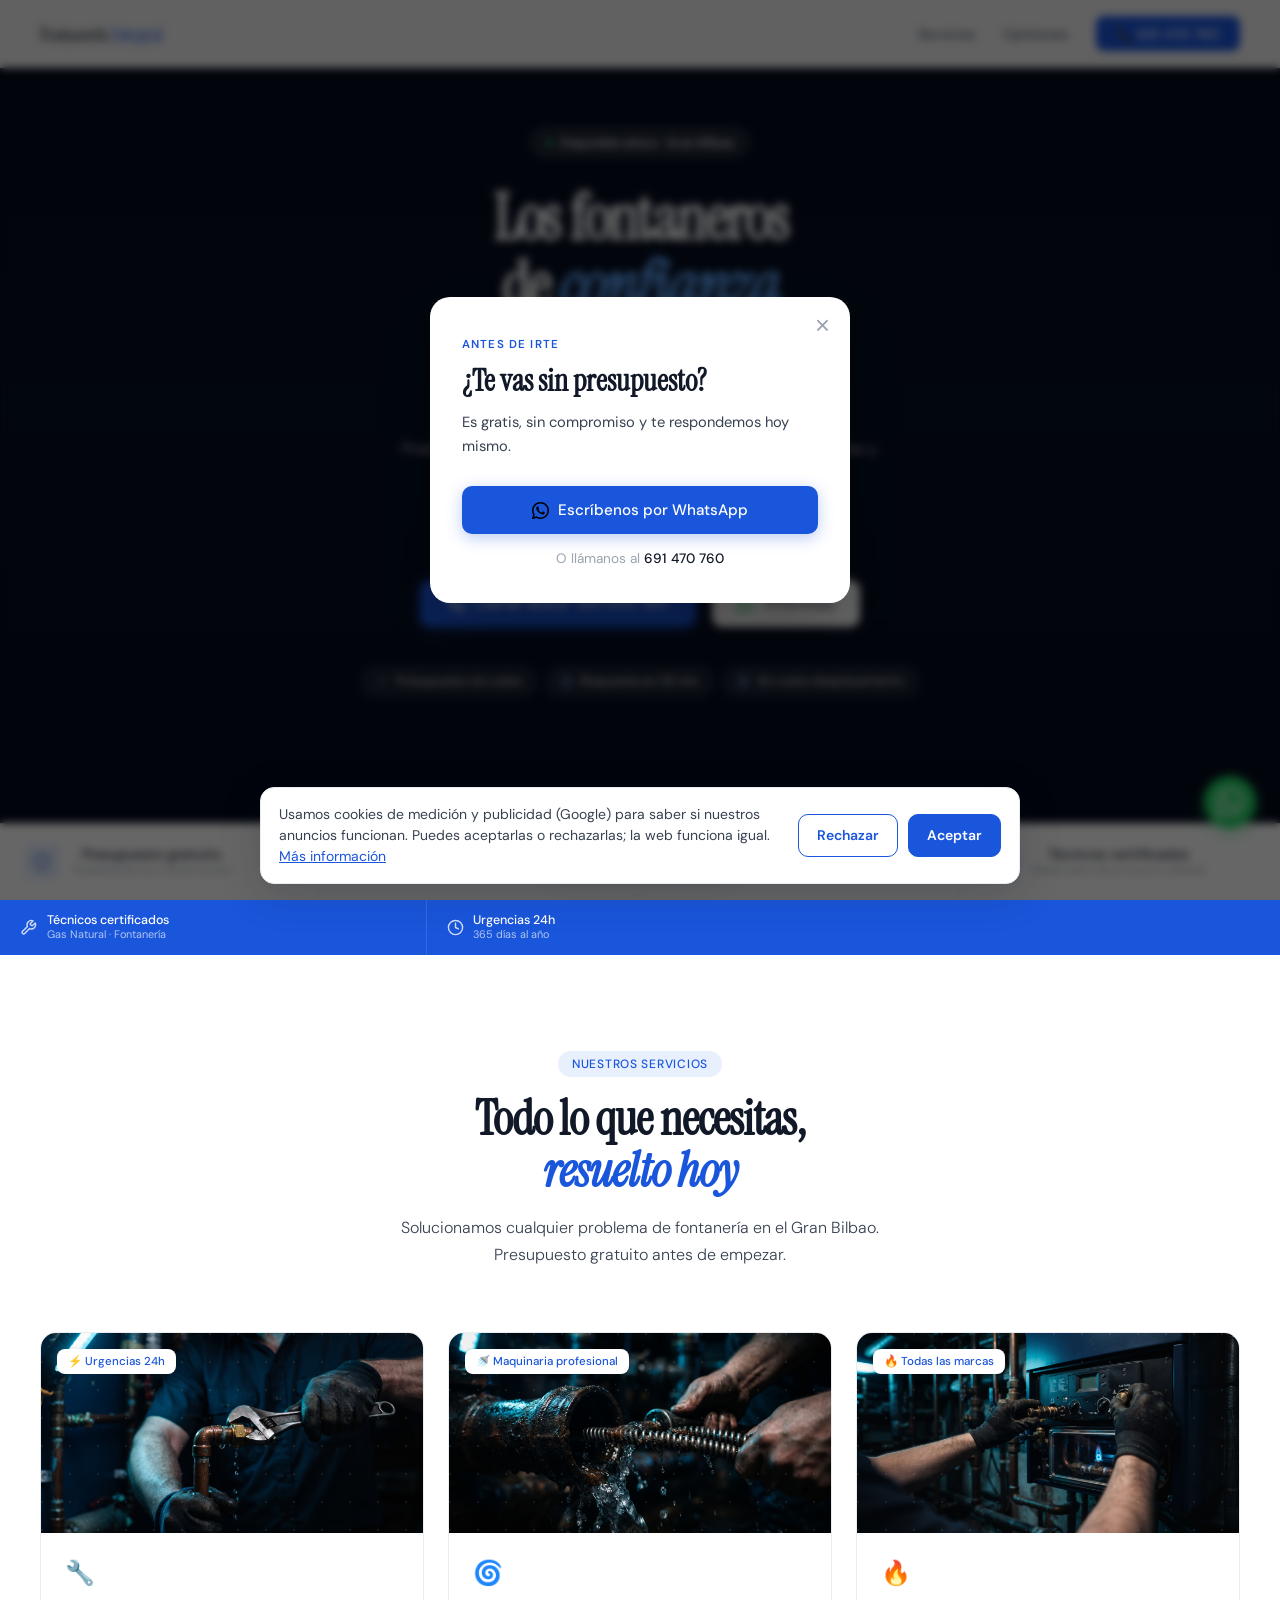
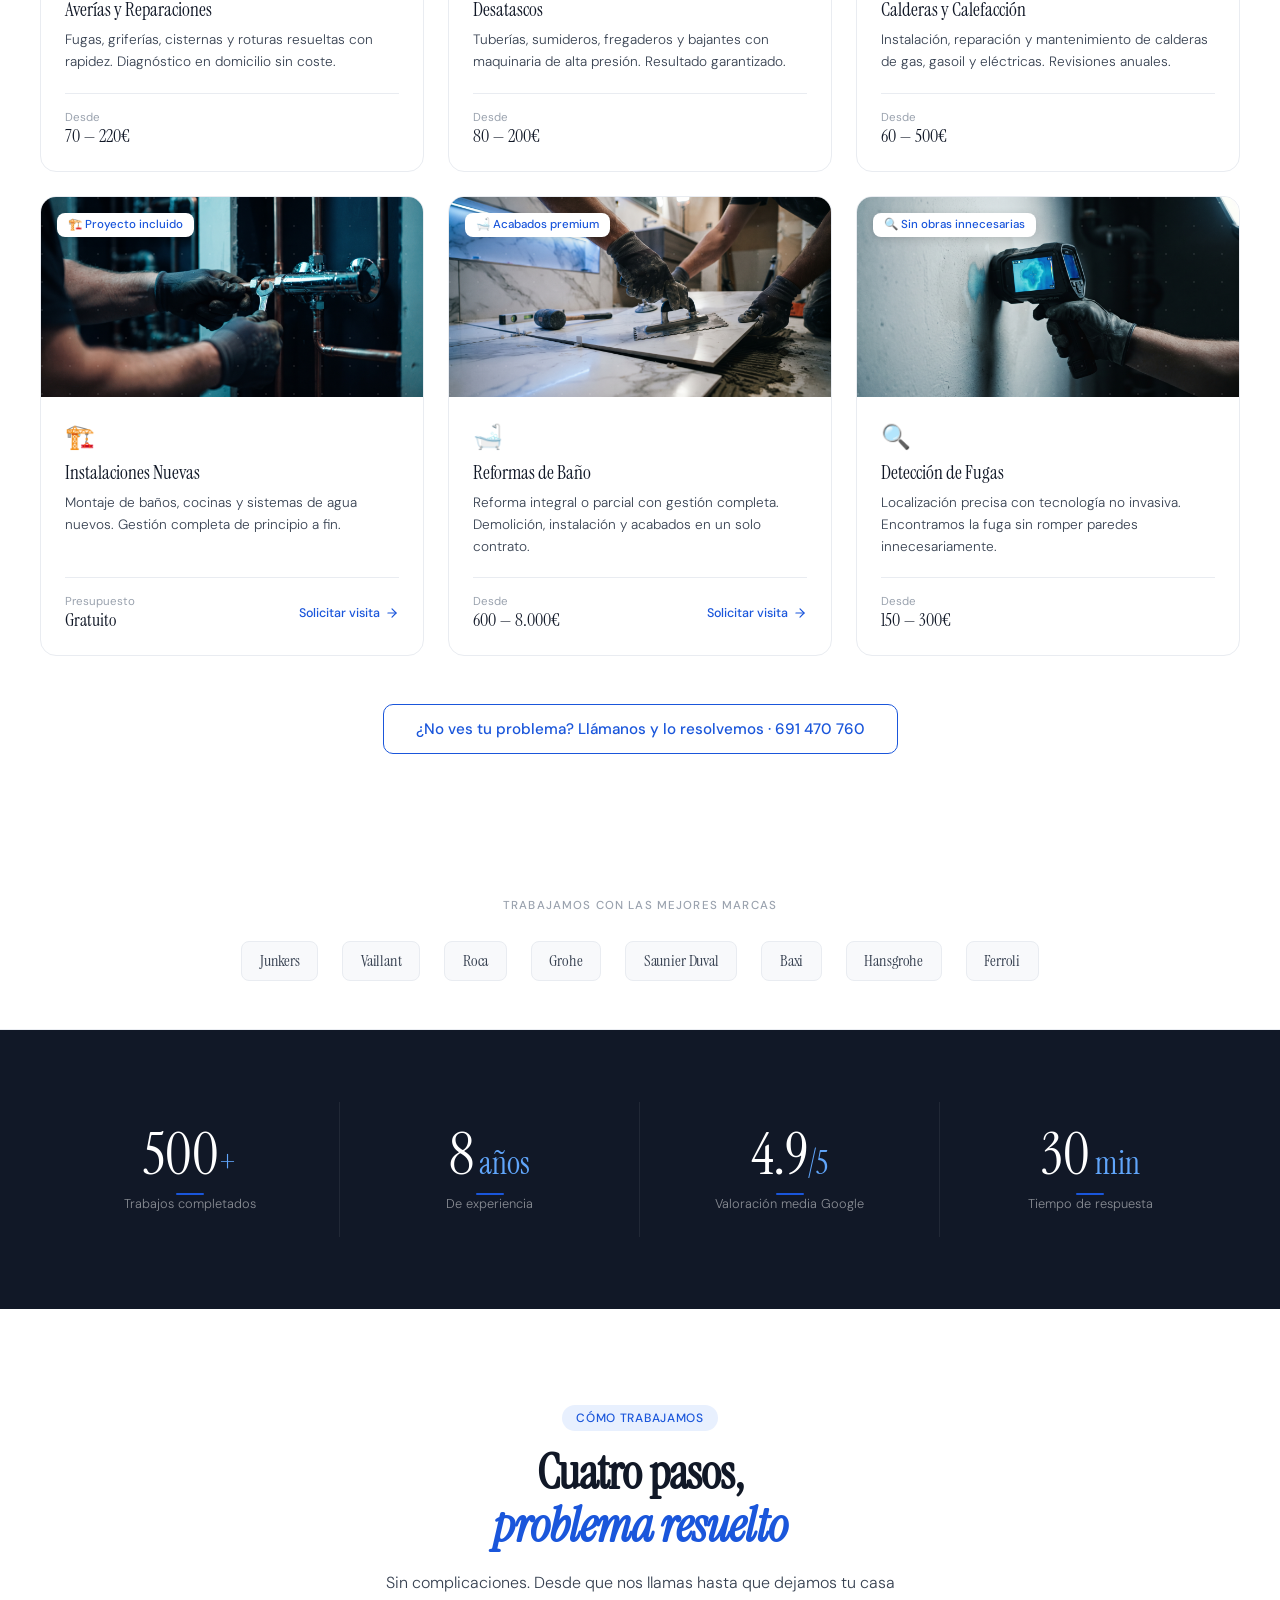
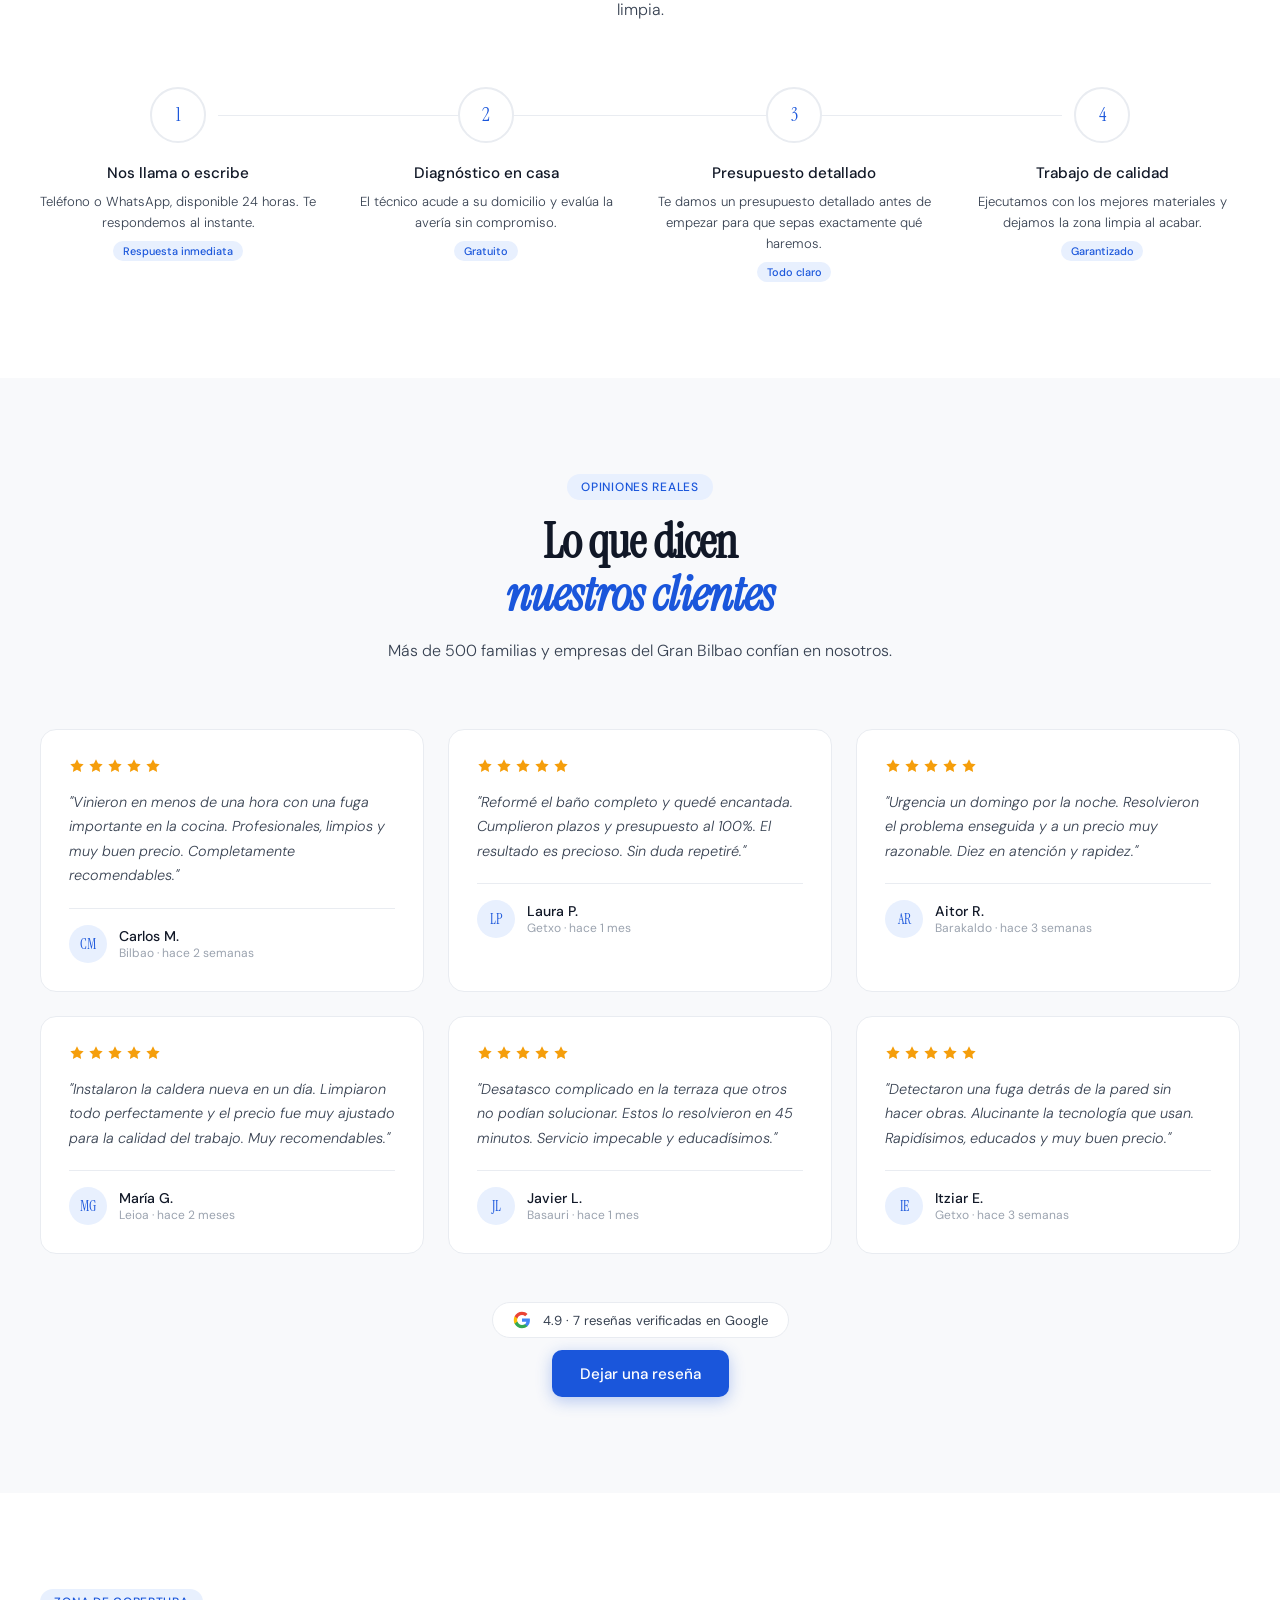
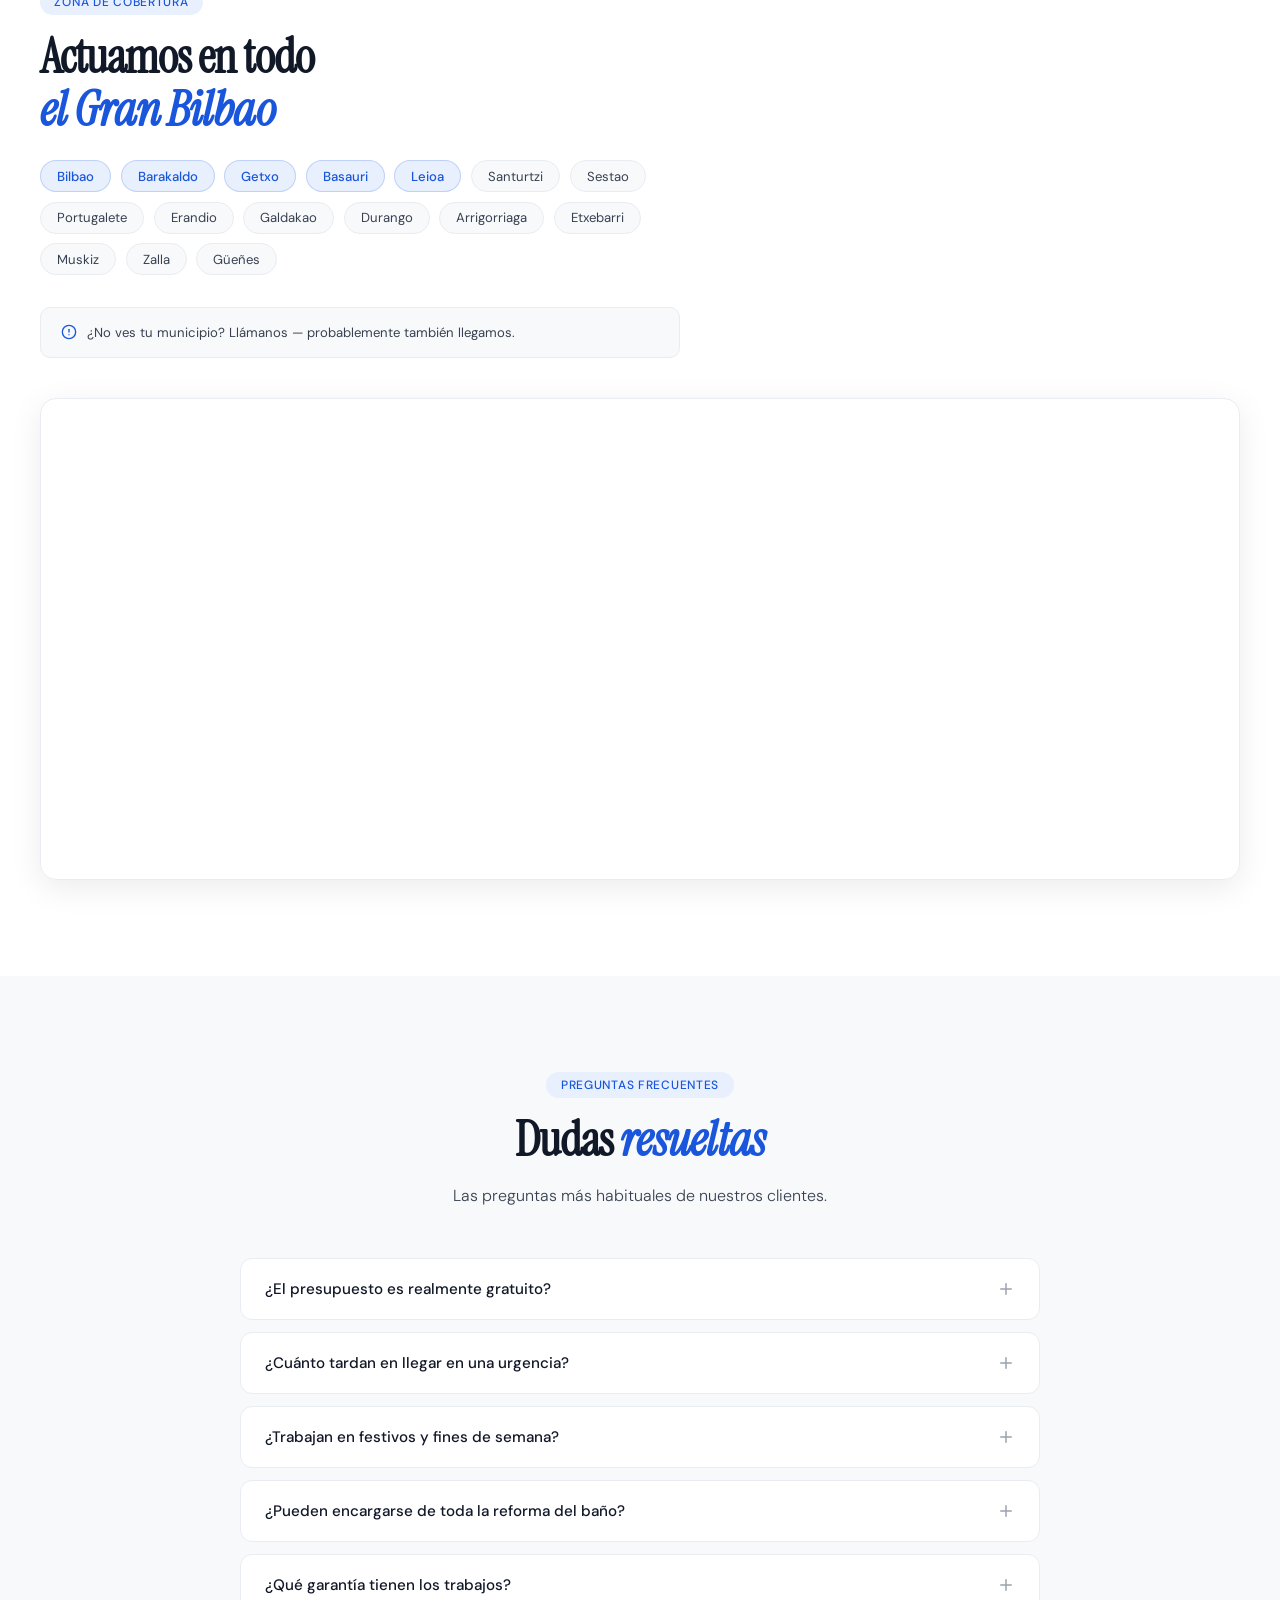
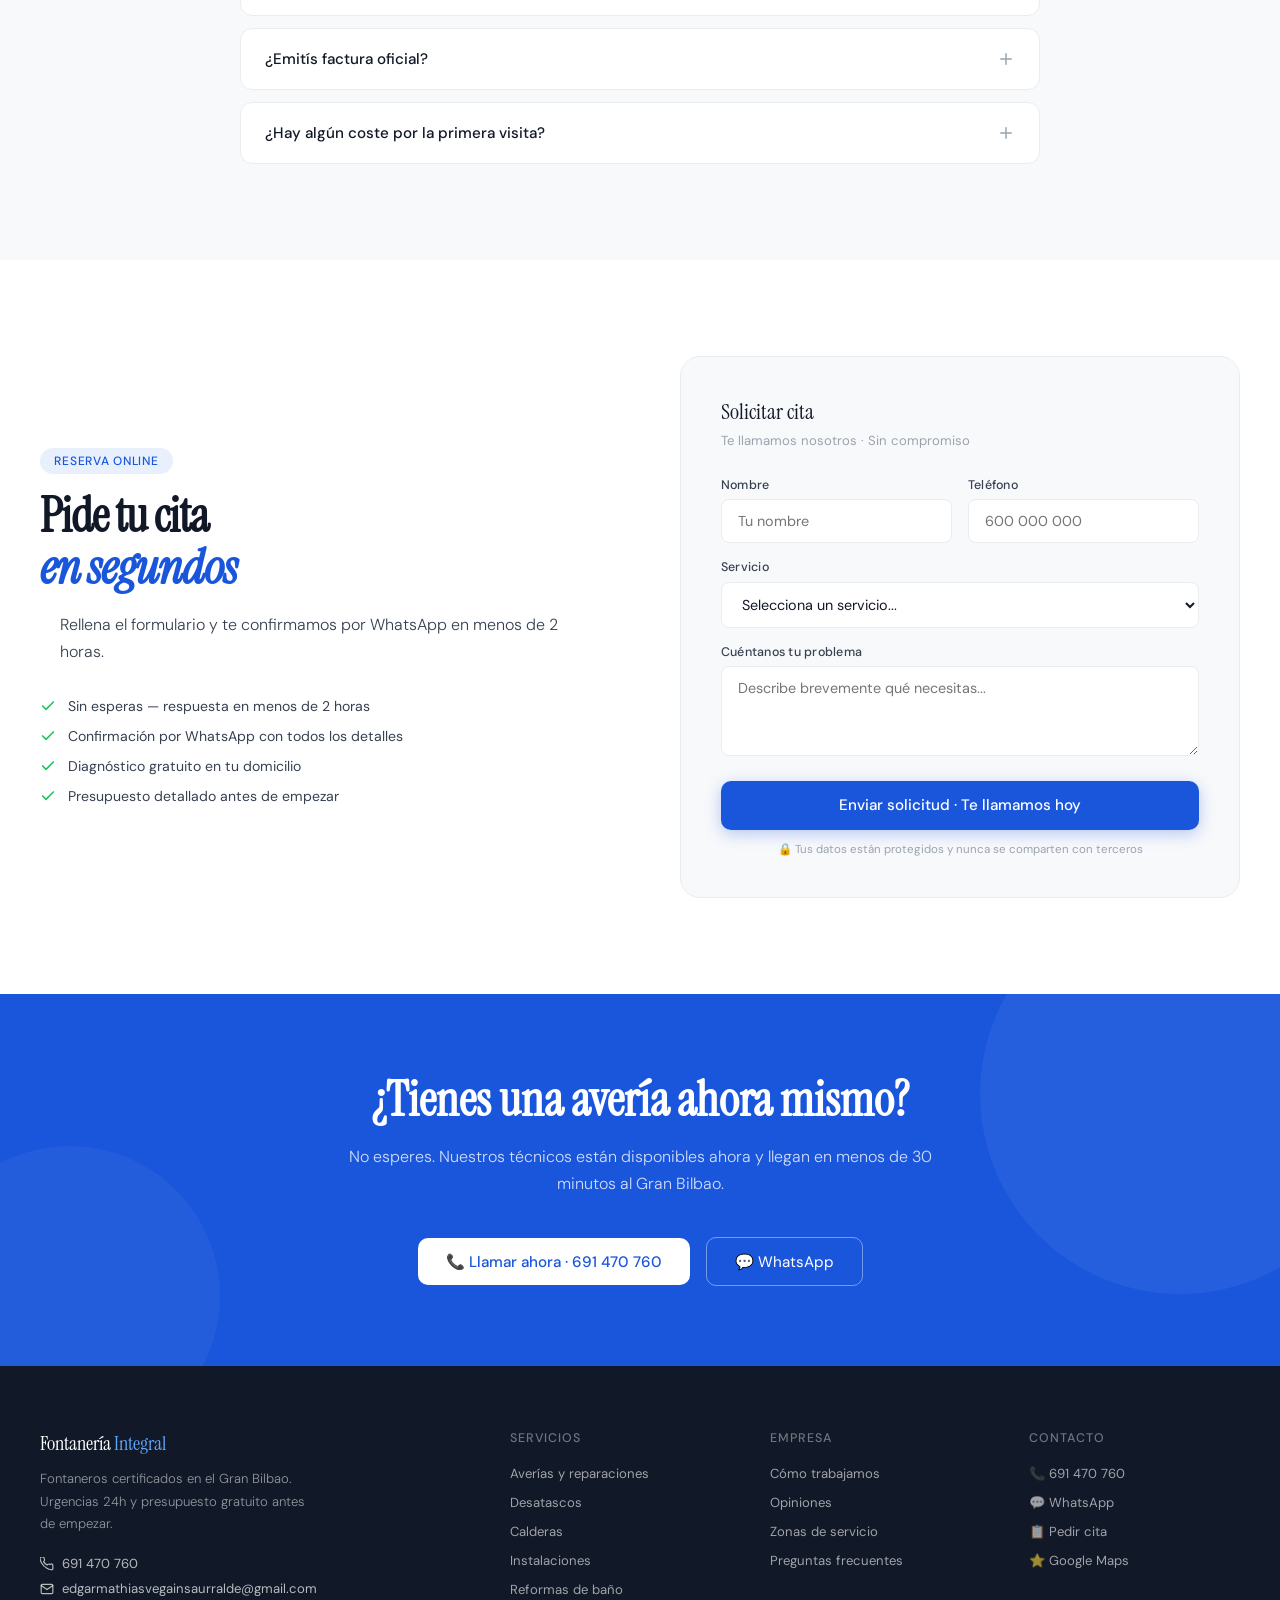
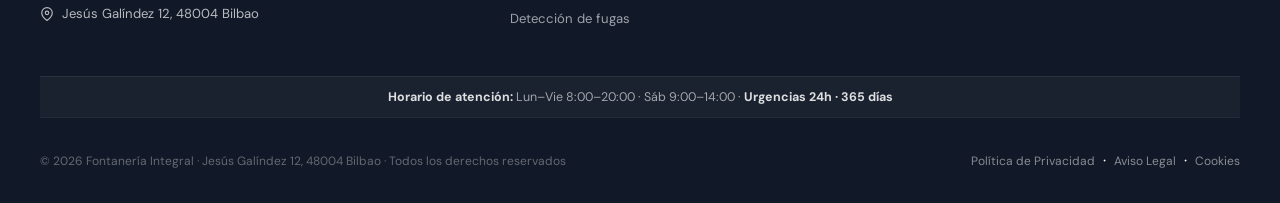
==== commit f0a301ee: "Añadir banner de cookies, Consent Mode v2 y etiqueta de Google (GTM-TWZNG438) Co-Authored-By: Claude" ====
--- a/index.html
+++ b/index.html
@@ -1,6 +1,35 @@
 ﻿<!DOCTYPE html>
 <html lang="es">
 <head>
+<!-- Consentimiento (Consent Mode v2): todo denegado hasta que el usuario acepte -->
+<script>
+  window.dataLayer = window.dataLayer || [];
+  function gtag(){dataLayer.push(arguments);}
+  gtag('consent', 'default', {
+    'ad_storage': 'denied',
+    'ad_user_data': 'denied',
+    'ad_personalization': 'denied',
+    'analytics_storage': 'denied',
+    'wait_for_update': 500
+  });
+  try {
+    if (localStorage.getItem('fi_cookie_consent') === 'granted') {
+      gtag('consent', 'update', {
+        'ad_storage': 'granted',
+        'ad_user_data': 'granted',
+        'ad_personalization': 'granted',
+        'analytics_storage': 'granted'
+      });
+    }
+  } catch (e) {}
+</script>
+<!-- Google tag (Google Ads) -->
+<script async src="https://www.googletagmanager.com/gtm.js?id=GTM-TWZNG438"></script>
+<script>
+  dataLayer.push({'gtm.start': new Date().getTime(), event: 'gtm.js'});
+  gtag('js', new Date());
+</script>
+
 
 <meta charset="UTF-8">
 <meta name="viewport" content="width=device-width, initial-scale=1.0">
@@ -855,6 +884,8 @@
       <a href="#" onclick="openModal('modal-privacidad');return false;">Política de Privacidad</a>
       &nbsp;·&nbsp;
       <a href="#" onclick="openModal('modal-aviso');return false;">Aviso Legal</a>
+      &nbsp;·&nbsp;
+      <a href="#" onclick="showCookieBanner();return false;">Cookies</a>
     </span>
   </div>
 </footer>
@@ -876,7 +907,7 @@
     <h3>Derechos</h3>
     <p>Puede ejercer en cualquier momento sus derechos de acceso, rectificación, supresión, oposición, portabilidad y limitación del tratamiento escribiendo a <a href="mailto:fontap.spain@gmail.com">fontap.spain@gmail.com</a>, adjuntando copia de su DNI. También tiene derecho a presentar una reclamación ante la <a href="https://www.aepd.es" target="_blank" rel="noopener">Agencia Española de Protección de Datos</a>.</p>
     <h3>Cookies</h3>
-    <p>Este sitio web no utiliza cookies propias ni de terceros que requieran consentimiento.</p>
+    <p>Este sitio web no utiliza cookies propias. Con tu consentimiento, utiliza cookies de terceros de Google (Google Ads y etiquetas de medición) para medir el rendimiento de nuestra publicidad. Si pulsas &laquo;Rechazar&raquo; o no eliges, no se activan. Puedes cambiar tu decisión en cualquier momento desde el enlace &laquo;Cookies&raquo; del pie de página.</p>
   </div>
 </div>
 
@@ -1007,6 +1038,15 @@
   </div>
 </div>
 
+<!-- BANNER DE COOKIES -->
+<div class="cookie-banner" id="cookie-banner" role="dialog" aria-live="polite" aria-label="Aviso de cookies" hidden>
+  <p class="cookie-text">Usamos cookies de medición y publicidad (Google) para saber si nuestros anuncios funcionan. Puedes aceptarlas o rechazarlas; la web funciona igual. <a href="#" onclick="openModal('modal-privacidad');return false;">Más información</a></p>
+  <div class="cookie-actions">
+    <button type="button" class="cookie-btn cookie-reject" onclick="setCookieConsent(false)">Rechazar</button>
+    <button type="button" class="cookie-btn cookie-accept" onclick="setCookieConsent(true)">Aceptar</button>
+  </div>
+</div>
+
 <script src="script.js"></script>
 </body>
 </html>
--- a/style.css
+++ b/style.css
@@ -1378,3 +1378,17 @@
   transform: translateX(-50%) translateY(-3px);
   box-shadow: 0 15px 30px rgba(0,0,0,0.2);
 }
+
+
+/* Banner de cookies */
+.cookie-banner{position:fixed;left:16px;right:16px;bottom:16px;z-index:9999;max-width:760px;margin:0 auto;background:var(--white);color:var(--ink-2);border:1px solid var(--gray-2);border-radius:14px;box-shadow:0 10px 40px rgba(17,24,39,.18);padding:16px 18px;display:flex;gap:16px;align-items:center;flex-wrap:wrap;font-size:14px;line-height:1.5}
+.cookie-banner[hidden]{display:none}
+.cookie-text{flex:1 1 320px;margin:0}
+.cookie-text a{color:var(--blue);text-decoration:underline}
+.cookie-actions{display:flex;gap:10px;flex:0 0 auto}
+.cookie-btn{font:inherit;font-weight:600;border-radius:10px;padding:10px 18px;cursor:pointer;border:1.5px solid var(--blue)}
+.cookie-accept{background:var(--blue);color:var(--white)}
+.cookie-accept:hover{background:var(--blue-dark)}
+.cookie-reject{background:var(--white);color:var(--blue)}
+.cookie-reject:hover{background:var(--blue-light)}
+@media (max-width:520px){.cookie-actions{width:100%}.cookie-btn{flex:1}}
